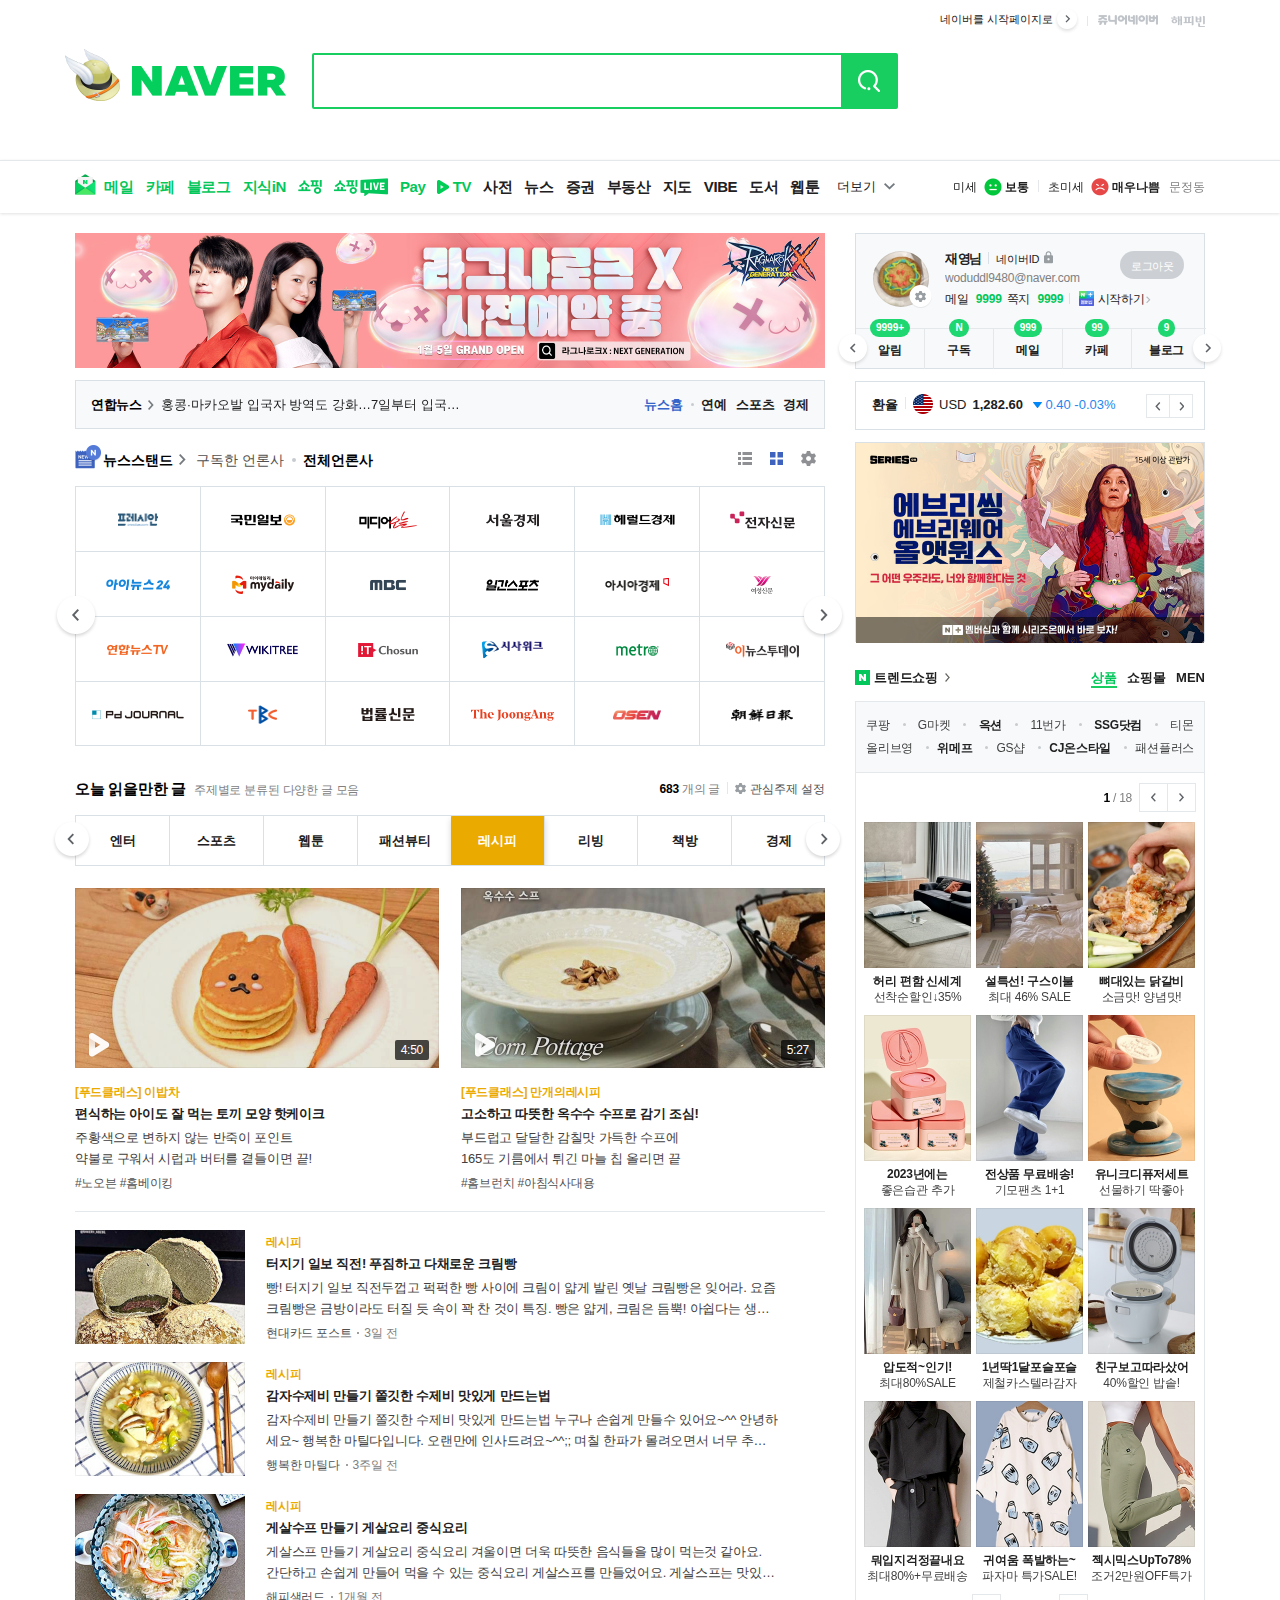
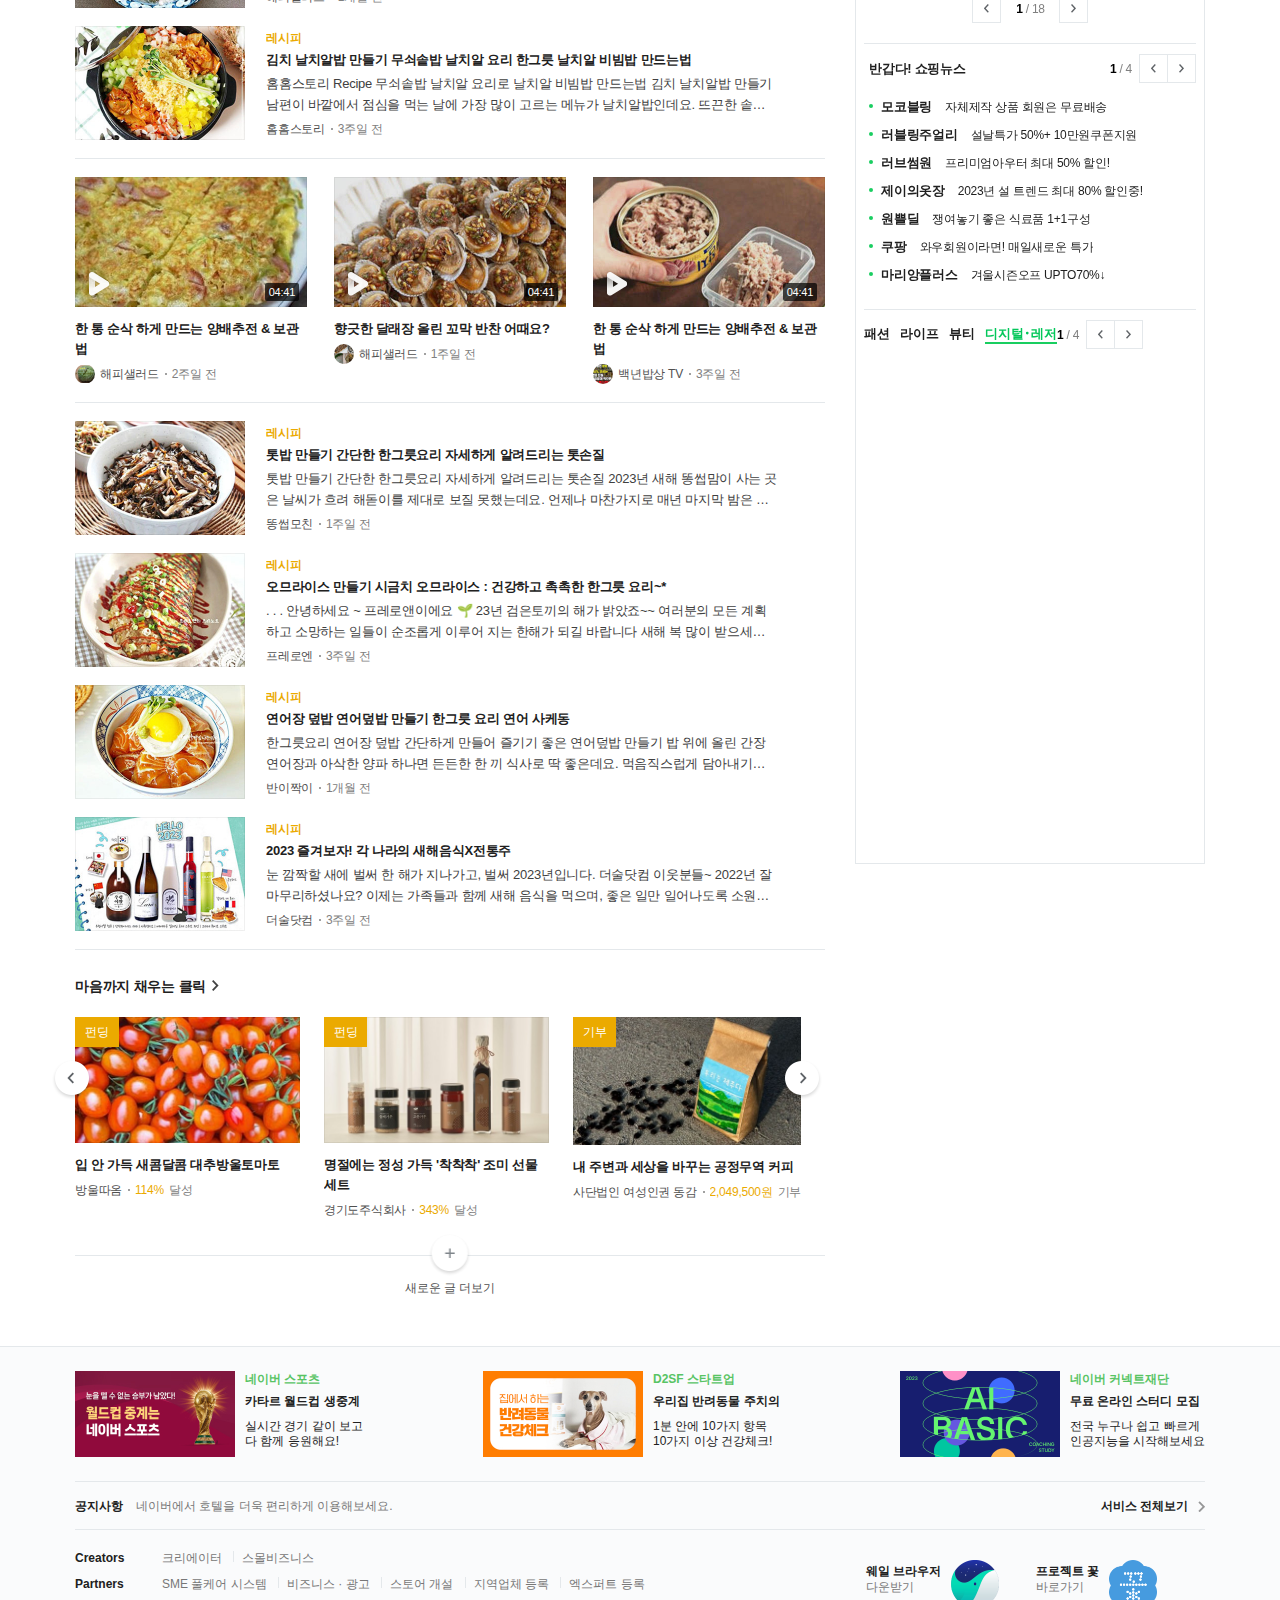
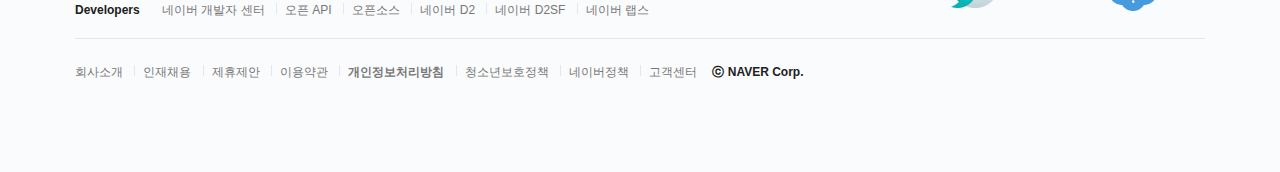
==== html/index.html @ e21cf99b "원쁠원 마크업 시작" ====
<!DOCTYPE html>
<html lang="ko">
  <head>
    <meta charset="UTF-8" />
    <meta http-equiv="X-UA-Compatible" content="IE=edge" />
    <meta name="viewport" content="width=1190" />
    <title>NAVER 메인 연습</title>
    <link rel="shortcut icon" type="image/x-icon" href="/img/favicon.ico" />
    <!-- css -->
    <link rel="stylesheet" href="/css/style.min.css" />
    <link rel="stylesheet" href="/css/reset.min.css" />
    <script src="https://cdn.jsdelivr.net/npm/swiper@8/swiper-bundle.min.js"></script>
    <!-- js -->
  </head>
  <body>
    <!-- 헤더 -->
    <header class="header">
      <div class="header-top">
        <div class="wrap">
          <div class="service">
            <a href="" class="setlink">네이버를 시작페이지로</a>
            <a href="" class="jrnaver">
              <i class="ico-jrnaver"></i>
            </a>
            <a href="" class="happybean">
              <i class="ico-happybean"></i>
            </a>
          </div>
          <div class="main flex flex-start">
            <div class="logo">
              <div class="logo-area">
                <a href="#" class="naver">
                  <i class="ico-naver"></i>
                  <span class="sound-only">네이버 </span>
                </a>
              </div>
            </div>
            <div class="search">
              <form action="">
                <fieldset>
                  <div class="search-box flex">
                    <legend class="sound-only">검색</legend>
                    <div class="search-box__input">
                      <input type="text" class="input-green" />
                      <div class=""></div>
                    </div>
                    <button
                      type="button"
                      class="search-box__btn flex flex-center"
                    >
                      <span class="ico-search"></span>
                    </button>
                  </div>
                </fieldset>
              </form>
              <!-- 한글입력기 -->
              <!-- <div>
                  <div>
                    <button class="keyboard"></button>
                  </div>
                </div> -->
              <!-- 자동완성 -->
              <!-- <div>
                  <button class="autocomplete"></button>
                </div> -->
            </div>
          </div>
        </div>
      </div>
      <div class="header-btm">
        <div class="gnb flex wrap">
          <div class="gnb-list flex flex-align">
            <ul class="item-box flex flex-align">
              <li class="item">
                <a href="">
                  <i class="ico-mail"></i>
                  <span class="txt-green">메일</span>
                </a>
              </li>
              <li class="item">
                <a href="">
                  <span class="txt-green">카페</span>
                </a>
              </li>
              <li class="item">
                <a href="">
                  <span class="txt-green">블로그</span>
                </a>
              </li>
              <li class="item">
                <a href="">
                  <span class="txt-green">지식iN</span>
                </a>
              </li>
              <li class="item">
                <a href="">
                  <span class="sound-only">쇼핑</span>
                  <i class="ico-shop"></i>
                </a>
              </li>
              <li class="item">
                <a href="">
                  <span class="sound-only">쇼핑라이브</span>
                  <i class="ico-shoplive"></i>
                </a>
              </li>
              <li class="item">
                <a href="">
                  <span class="txt-green">Pay</span>
                </a>
              </li>
              <li class="item">
                <a href="">
                  <i class="ico-tv"></i>
                  <span class="txt-green">TV</span>
                </a>
              </li>
              <li class="item">
                <a href="">
                  <span>사전</span>
                </a>
              </li>
              <li class="item">
                <a href="">
                  <span>뉴스</span>
                </a>
              </li>
              <li class="item">
                <a href="">
                  <span>증권</span>
                </a>
              </li>
              <li class="item">
                <a href="">
                  <span>부동산</span>
                </a>
              </li>
              <li class="item">
                <a href="">
                  <span>지도</span>
                </a>
              </li>
              <li class="item">
                <a href="">
                  <span>VIBE</span>
                </a>
              </li>
              <li class="item">
                <a href="">
                  <span>도서</span>
                </a>
              </li>
              <li class="item">
                <a href="">
                  <span>웹툰</span>
                </a>
              </li>
            </ul>
            <div class="btn-more">
              <a href="" class="">
                <span>더보기</span>
              </a>
            </div>
          </div>
          <div class="gnb-weather mySwiper">
            <!-- 미세먼지 -->
            <div class="swiper-wrapper">
              <div class="air swiper-slide">
                <a href="" class="air-box flex flex-align">
                  <ul class="air-box__list flex flex-align">
                    <li class="dust dust-fine flex flex-align">
                      <span>미세</span>
                      <div class="status status-fine">
                        <i class="ico-dust--normal"></i>
                        <strong>보통</strong>
                      </div>
                    </li>
                    <li class="dust dust-super flex flex-align">
                      <span>초미세</span>
                      <div class="status status-super">
                        <i class="ico-dust--normal"></i>
                        <strong>매우나쁨</strong>
                      </div>
                    </li>
                  </ul>
                  <span class="place">문정동</span>
                </a>
              </div>
              <!-- 날씨 -->
              <div class="temp swiper-slide">
                <a href="" class="temp-box flex flex-align">
                  <ul class="temp-box__list flex flex-align">
                    <li class="wx wx-now flex flex-align">
                      <i class="ico-weather"></i>
                      <strong class="deg">-2.3°</strong>
                      <strong>맑음</strong>
                    </li>
                    <li class="wx wx-degree flex flex-align">
                      <span class="min">-9.0°</span>
                      <span class="max">-1.0°</span>
                    </li>
                  </ul>
                  <span class="place">문정동</span>
                </a>
              </div>
            </div>
          </div>
        </div>
      </div>
    </header>
    <!-- 메인 -->
    <div class="wrap wrap-main flex">
      <div class="container flex">
        <!-- 왼쪽 -->
        <section class="container-left">
          <div class="mainslider">
            <a href="">
              <img
                src="/img/main_ragnarok.jpg"
                alt="[광고] 라그나로크X 사전예약 중"
              />
            </a>
          </div>
          <!-- 뉴스 슬라이더 -->
          <div class="headline flex">
            <div class="newsbox flex">
              <div class="newsbox-yh">
                <a href="">
                  <strong>연합뉴스</strong>
                </a>
              </div>
              <div class="newsbox-slider mySwiper">
                <div class="swiper-wrapper">
                  <div class="swiper-news swiper-slide">
                    <a href="">
                      <span
                        >홍콩·마카오발 입국자 방역도 강화…7일부터 입국전 검사
                        의무(종합)</span
                      >
                    </a>
                  </div>
                  <div class="swiper-news swiper-slide">
                    <a href="">
                      <span
                        >서울 아파트값 39주 만에 하락폭 줄었다…전방위 규제완화
                        효과</span
                      >
                    </a>
                  </div>
                  <div class="swiper-news swiper-slide">
                    <a href="">
                      <span
                        >"대통령 경호구역 안뚫렸다" 부인한 軍, 北무인기침범 결국
                        시인(종합)</span
                      >
                    </a>
                  </div>
                </div>
              </div>
            </div>
            <div class="link flex">
              <div class="link-home">
                <a href="" class="is_active">뉴스홈</a>
              </div>
              <div class="link-category">
                <a href="">연예</a>
                <a href="">스포츠</a>
                <a href="">경제</a>
              </div>
            </div>
          </div>
          <!-- 뉴스스탠드 -->
          <div class="newsstand">
            <!-- 상단타이틀 -->
            <div class="newsstand-head flex">
              <ul class="flex">
                <li class="left">
                  <ul class="press flex">
                    <li class="press-home">
                      <a href="">
                        <strong>뉴스스탠드</strong>
                      </a>
                    </li>
                    <li class="press-subs">
                      <button type="button">구독한 언론사</button>
                    </li>
                    <li class="press-all is_active">
                      <button type="button">전체언론사</button>
                    </li>
                  </ul>
                </li>
                <li class="right">
                  <ul class="option flex">
                    <li class="option-list">
                      <button
                        type="button"
                        class="option-list"
                        id="option-list"
                      >
                        <i class="ico-list"></i>
                      </button>
                    </li>
                    <li class="option-table">
                      <button
                        type="button"
                        class="option-table is_active"
                        id="option-table"
                      >
                        <i class="ico-table"></i>
                      </button>
                    </li>
                    <li class="option-setting">
                      <a href="" class="option-set">
                        <i class="ico-setting2"></i>
                      </a>
                    </li>
                  </ul>
                </li>
              </ul>
            </div>
            <!-- 하단 테이블 -->
            <div class="newsstand-wrap">
              <ul class="container flex">
                <button type="button" class="newsbtn newsbtn-prev"></button>
                <button type="button" class="newsbtn newsbtn-next"></button>
                <li class="container-item">
                  <a href="">
                    <img src="/img/001.png" alt="" />
                  </a>
                </li>
                <li class="container-item">
                  <a href="">
                    <img src="/img/002.png" alt="" />
                  </a>
                </li>
                <li class="container-item">
                  <a href="">
                    <img src="/img/003.png" alt="" />
                  </a>
                </li>
                <li class="container-item">
                  <a href="">
                    <img src="/img/004.png" alt="" />
                  </a>
                </li>
                <li class="container-item">
                  <a href="">
                    <img src="/img/005.png" alt="" />
                  </a>
                </li>
                <li class="container-item">
                  <a href="">
                    <img src="/img/006.png" alt="" />
                  </a>
                </li>
                <li class="container-item">
                  <a href="">
                    <img src="/img/007.png" alt="" />
                  </a>
                </li>
                <li class="container-item">
                  <a href="">
                    <img src="/img/008.png" alt="" />
                  </a>
                </li>
                <li class="container-item">
                  <a href="">
                    <img src="/img/009.png" alt="" />
                  </a>
                </li>
                <li class="container-item">
                  <a href="">
                    <img src="/img/010.png" alt="" />
                  </a>
                </li>
                <li class="container-item">
                  <a href="">
                    <img src="/img/011.png" alt="" />
                  </a>
                </li>
                <li class="container-item">
                  <a href="">
                    <img src="/img/012.png" alt="" />
                  </a>
                </li>
                <li class="container-item">
                  <a href="">
                    <img src="/img/013.png" alt="" />
                  </a>
                </li>
                <li class="container-item">
                  <a href="">
                    <img src="/img/014.png" alt="" />
                  </a>
                </li>
                <li class="container-item">
                  <a href="">
                    <img src="/img/015.png" alt="" />
                  </a>
                </li>
                <li class="container-item">
                  <a href="">
                    <img src="/img/016.png" alt="" />
                  </a>
                </li>
                <li class="container-item">
                  <a href="">
                    <img src="/img/017.png" alt="" />
                  </a>
                </li>
                <li class="container-item">
                  <a href="">
                    <img src="/img/018.png" alt="" />
                  </a>
                </li>
                <li class="container-item">
                  <a href="">
                    <img src="/img/019.png" alt="" />
                  </a>
                </li>
                <li class="container-item">
                  <a href="">
                    <img src="/img/020.png" alt="" />
                  </a>
                </li>
                <li class="container-item">
                  <a href="">
                    <img src="/img/021.png" alt="" />
                  </a>
                </li>
                <li class="container-item">
                  <a href="">
                    <img src="/img/022.png" alt="" />
                  </a>
                </li>
                <li class="container-item">
                  <a href="">
                    <img src="/img/023.png" alt="" />
                  </a>
                </li>
                <li class="container-item">
                  <a href="">
                    <img src="/img/024.png" alt="" />
                  </a>
                </li>
              </ul>
            </div>
          </div>
          <!-- 오늘 읽을만한 글 -->
          <div class="today">
            <!-- 타이틀과 카테고리 -->
            <div class="today-head">
              <ul class="today-head__title flex">
                <li class="left">
                  <ul class="title flex flex-align">
                    <li>
                      <strong>오늘 읽을만한 글</strong>
                    </li>
                    <li>
                      <span>주제별로 분류된 다양한 글 모음</span>
                    </li>
                  </ul>
                </li>
                <li class="right">
                  <ul class="info flex">
                    <li class="total">
                      <span><strong>683</strong>개의 글</span>
                    </li>
                    <li class="interest">
                      <button type="button">
                        <i></i>
                        관심주제 설정
                      </button>
                    </li>
                  </ul>
                </li>
              </ul>
            </div>
            <div class="today-conts">
              <div class="tab-wrap">
                <ul class="flex tabs">
                  <button type="button" class="todaybtn todaybtn-prev"></button>
                  <button type="button" class="todaybtn todaybtn-next"></button>
                  <li id="entertain" class="name name-entertain">
                    <button type="button">엔터</button>
                  </li>
                  <li id="sports" class="name name-soprts">
                    <button type="button">스포츠</button>
                  </li>
                  <li id="webtoon" class="name name-webtoon">
                    <button type="button">웹툰</button>
                  </li>
                  <li id="fashion" class="name name-fashion">
                    <button type="button">패션뷰티</button>
                  </li>
                  <li class="name name-recipe is_active">
                    <button type="button">레시피</button>
                    <label for="레시피" class="sound-only" id="recipe"></label>
                  </li>
                  <li id="living" class="name name-living">
                    <button type="button">리빙</button>
                  </li>
                  <li id="book" class="name name-book">
                    <button type="button">책방</button>
                  </li>
                  <li id="economy" class="name name-economy">
                    <button type="button">경제</button>
                  </li>
                  <li id="recommend" class="name name-recommend">
                    <button type="button">추천·구독</button>
                  </li>
                  <li id="car" class="name name-car">
                    <button type="button">자동차</button>
                  </li>
                </ul>
                <!-- 레시피 영역만 마크업 진행 -->
                <div class="tab-cont">
                  <div class="box box-top flex">
                    <div class="imgbox imgbox-l">
                      <a href="" target="_blank">
                        <div class="area-thumb area-thumb__l">
                          <img src="/img/recipe_main1.jpeg" alt="" />
                          <span class="border"></span>
                          <span class="dim"></span>
                          <i class="ico-play--l"></i>
                          <span class="badge badge-l">
                            <span class="bg"></span>
                            <em>4:50</em>
                          </span>
                        </div>
                        <div class="area-text">
                          <em class="em em-recipe">[푸드클래스] 이밥차</em>
                          <strong class="title"
                            >편식하는 아이도 잘 먹는 토끼 모양 핫케이크</strong
                          >
                          <div class="info">
                            <p class="info-main">
                              주황색으로 변하지 않는 반죽이 포인트 <br />
                              약불로 구워서 시럽과 버터를 곁들이면 끝!
                            </p>
                            <p class="info-btm">#노오븐 #홈베이킹</p>
                          </div>
                        </div>
                      </a>
                    </div>
                    <div class="imgbox imgbox-l">
                      <a href="" target="_blank">
                        <div class="area-thumb area-thumb__l">
                          <img src="/img/recipe_main2.jpeg" alt="" />
                          <span class="border"></span>
                          <span class="dim"></span>
                          <i class="ico-play--l"></i>
                          <span class="badge badge-l">
                            <span class="bg"></span>
                            <em>5:27</em>
                          </span>
                        </div>
                        <div class="area-text">
                          <em class="em em-recipe"
                            >[푸드클래스] 만개의레시피</em
                          >
                          <strong class="title"
                            >고소하고 따뜻한 옥수수 수프로 감기 조심!</strong
                          >
                          <div class="info">
                            <p class="info-main">
                              부드럽고 달달한 감칠맛 가득한 수프에 <br />
                              165도 기름에서 튀긴 마늘 칩 올리면 끝
                            </p>
                            <p class="info-btm">#홈브런치 #아침식사대용</p>
                          </div>
                        </div>
                      </a>
                    </div>
                  </div>
                  <div class="box box-top">
                    <ul>
                      <li class="imgbox imgbox-s">
                        <a href="" target="_blank" class="flex">
                          <div class="area-thumb area-thumb__s">
                            <img src="/img/recipe_list1.jpg" alt="" />
                            <span class="border"></span>
                          </div>
                          <div class="area-text area-text__s">
                            <em class="em em-recipe">레시피</em>
                            <strong class="title"
                              >터지기 일보 직전! 푸짐하고 다채로운
                              크림빵</strong
                            >
                            <div class="info">
                              <p class="info-main">
                                빵! 터지기 일보 직전두껍고 퍽퍽한 빵 사이에
                                크림이 얇게 발린 옛날 크림빵은 잊어라. 요즘
                                크림빵은 금방이라도 터질 듯 속이 꽉 찬 것이
                                특징. 빵은 얇게, 크림은 듬뿍! 아쉽다는 생각이
                                들지 않을 정도로 푸짐하고 다채로운 크림빵 맛집을
                                소개한다. 어른도 크림빵 좋아해차일디쉬
                                ©chd.bakery 성수동의 ‘차일디쉬’는 어른을 위한
                                놀이터 콘셉트의 아기자
                              </p>
                              <div class="info-source flex">
                                <p class="name">현대카드 포스트</p>
                                <span class="date">3일 전</span>
                              </div>
                            </div>
                          </div>
                        </a>
                      </li>
                      <li class="imgbox imgbox-s">
                        <a href="" target="_blank" class="flex">
                          <div class="area-thumb area-thumb__s">
                            <img src="/img/recipe_list2.jpg" alt="" />
                            <span class="border"></span>
                          </div>
                          <div class="area-text area-text__s">
                            <em class="em em-recipe">레시피</em>
                            <strong class="title"
                              >감자수제비 만들기 쫄깃한 수제비 맛있게
                              만드는법</strong
                            >
                            <div class="info">
                              <p class="info-main">
                                감자수제비 만들기 쫄깃한 수제비 맛있게 만드는법
                                누구나 손쉽게 만들수 있어요~^^ 안녕하세요~
                                행복한 마틸다입니다. 오랜만에 인사드려요~^^;;
                                며칠 한파가 몰려오면서 너무 추워졌어요. 날씨가
                                추워서 그런지 따뜻한 국물 요리가 계속
                                생각나네요. 그래서 어제 저녁에 수제비만들기
                                도전해 보았는데요. 아무래도 수제비 반죽이
                                중요하잖아요. 반죽만들기 실패할까봐 엄
                              </p>
                              <div class="info-source flex">
                                <p class="name">행복한 마틸다</p>
                                <span class="date">3주일 전</span>
                              </div>
                            </div>
                          </div>
                        </a>
                      </li>
                      <li class="imgbox imgbox-s">
                        <a href="" target="_blank" class="flex">
                          <div class="area-thumb area-thumb__s">
                            <img src="/img/recipe_list3.jpg" alt="" />
                            <span class="border"></span>
                          </div>
                          <div class="area-text area-text__s">
                            <em class="em em-recipe">레시피</em>
                            <strong class="title"
                              >게살수프 만들기 게살요리 중식요리</strong
                            >
                            <div class="info">
                              <p class="info-main">
                                게살스프 만들기 게살요리 중식요리 겨울이면 더욱
                                따뜻한 음식들을 많이 먹는것 같아요. 간단하고
                                손쉽게 만들어 먹을 수 있는 중식요리 게살스프를
                                만들었어요. 게살스프는 맛있기도 하지만 너무
                                쉬워서 종종 만들어 먹는 스프 랍니다. 스프는 워낙
                                종류별로 잘 만들어 먹는 편인데 브런치나 토스트를
                                해서 빵과 곁들일때도 잘 만들어 먹곤 하지요.
                                게살스프는 중식당에 가
                              </p>
                              <div class="info-source flex">
                                <p class="name">해피샐러드</p>
                                <span class="date">1개월 전</span>
                              </div>
                            </div>
                          </div>
                        </a>
                      </li>
                      <li class="imgbox imgbox-s">
                        <a href="" target="_blank" class="flex">
                          <div class="area-thumb area-thumb__s">
                            <img src="/img/recipe_list4.jpg" alt="" />
                            <span class="border"></span>
                          </div>
                          <div class="area-text area-text__s">
                            <em class="em em-recipe">레시피</em>
                            <strong class="title"
                              >김치 날치알밥 만들기 무쇠솥밥 날치알 요리 한그릇
                              날치알 비빔밥 만드는법</strong
                            >
                            <div class="info">
                              <p class="info-main">
                                홈홈스토리 Recipe 무쇠솥밥 날치알 요리로 날치알
                                비빔밥 만드는법 김치 날치알밥 만들기 남편이
                                바깥에서 점심을 먹는 날에 가장 많이 고르는
                                메뉴가 날치알밥인데요. 뜨끈한 솥에 밥과 재료들이
                                올려져 쓱쓱 비벼 먹으면 맛도 좋고 든든하다고
                                하더라고요. 무엇보다 톡톡 터지는 날치알의 식감이
                                재미를 더하는데요. 요건 아이들도 좋아하는 메뉴라
                                무쇠솥밥 만드는 김
                              </p>
                              <div class="info-source flex">
                                <p class="name">홈홈스토리</p>
                                <span class="date">3주일 전</span>
                              </div>
                            </div>
                          </div>
                        </a>
                      </li>
                    </ul>
                  </div>
                  <div class="box box-top flex">
                    <div class="imgbox imgbox-m">
                      <a href="" target="_blank">
                        <div class="area-thumb area-thumb__m">
                          <img src="/img/recipe_vid1.jpg" alt="" />
                          <span class="border"></span>
                          <span class="dim"></span>
                          <i class="ico-play--l"></i>
                          <span class="badge badge-s">
                            <span class="bg"></span>
                            <em>04:41</em>
                          </span>
                        </div>
                        <div class="area-text area-text__m">
                          <strong class="title"
                            >한 통 순삭 하게 만드는 양배추전 & 보관법</strong
                          >
                          <div class="info flex">
                            <div class="info-thumb">
                              <img src="/img/info_thumb1.png" alt="" />
                            </div>
                            <div class="info-source flex">
                              <p class="name">해피샐러드</p>
                              <span class="date">2주일 전</span>
                            </div>
                          </div>
                        </div>
                      </a>
                    </div>
                    <div class="imgbox imgbox-m">
                      <a href="" target="_blank">
                        <div class="area-thumb area-thumb__m">
                          <img src="/img/recipe_vid2.jpg" alt="" />
                          <span class="border"></span>
                          <span class="dim"></span>
                          <i class="ico-play--l"></i>
                          <span class="badge badge-s">
                            <span class="bg"></span>
                            <em>04:41</em>
                          </span>
                        </div>
                        <div class="area-text area-text__m">
                          <strong class="title"
                            >향긋한 달래장 올린 꼬막 반찬 어때요?</strong
                          >
                          <div class="info flex">
                            <div class="info-thumb">
                              <img src="/img/info_thumb2.png" alt="" />
                            </div>
                            <div class="info-source flex">
                              <p class="name">해피샐러드</p>
                              <span class="date">1주일 전</span>
                            </div>
                          </div>
                        </div>
                      </a>
                    </div>
                    <div class="imgbox imgbox-m">
                      <a href="" target="_blank">
                        <div class="area-thumb area-thumb__m">
                          <img src="/img/recipe_vid3.jpg" alt="" />
                          <span class="border"></span>
                          <span class="dim"></span>
                          <i class="ico-play--l"></i>
                          <span class="badge badge-s">
                            <span class="bg"></span>
                            <em>04:41</em>
                          </span>
                        </div>
                        <div class="area-text area-text__m">
                          <strong class="title"
                            >한 통 순삭 하게 만드는 양배추전 & 보관법</strong
                          >
                          <div class="info flex">
                            <div class="info-thumb">
                              <img src="/img/info_thumb3.jpg" alt="" />
                            </div>
                            <div class="info-source flex">
                              <p class="name">백년밥상 TV</p>
                              <span class="date">3주일 전</span>
                            </div>
                          </div>
                        </div>
                      </a>
                    </div>
                  </div>
                  <div class="box box-top">
                    <ul>
                      <li class="imgbox imgbox-s">
                        <a href="" target="_blank" class="flex">
                          <div class="area-thumb area-thumb__s">
                            <img src="/img/recipe_list5.jpg" alt="" />
                            <span class="border"></span>
                          </div>
                          <div class="area-text area-text__s">
                            <em class="em em-recipe">레시피</em>
                            <strong class="title"
                              >톳밥 만들기 간단한 한그릇요리 자세하게 알려드리는
                              톳손질</strong
                            >
                            <div class="info">
                              <p class="info-main">
                                톳밥 만들기 간단한 한그릇요리 자세하게
                                알려드리는 톳손질 2023년 새해 똥썹맘이 사는 곳은
                                날씨가 흐려 해돋이를 제대로 보질 못했는데요.
                                언제나 마찬가지로 매년 마지막 밤은 타종 행사를
                                TV를 통해 보고 가족들과 함께 덕담나누는 걸로
                                새해를 맞이하다 보니 새벽이 훨씬 넘어 잠이 들기
                                때문에 1월 1일은 꼭 늦잠을 자게 되는 경우가
                                많았는데요. 올해는 친정
                              </p>
                              <div class="info-source flex">
                                <p class="name">똥썹모친</p>
                                <span class="date">1주일 전</span>
                              </div>
                            </div>
                          </div>
                        </a>
                      </li>
                      <li class="imgbox imgbox-s">
                        <a href="" target="_blank" class="flex">
                          <div class="area-thumb area-thumb__s">
                            <img src="/img/recipe_list6.jpg" alt="" />
                            <span class="border"></span>
                          </div>
                          <div class="area-text area-text__s">
                            <em class="em em-recipe">레시피</em>
                            <strong class="title"
                              >오므라이스 만들기 시금치 오므라이스 : 건강하고
                              촉촉한 한그릇 요리~*</strong
                            >
                            <div class="info">
                              <p class="info-main">
                                . . . 안녕하세요 ~ 프레로앤이에요 🌱 23년
                                검은토끼의 해가 밝았죠~~ 여러분의 모든 계획하고
                                소망하는 일들이 순조롭게 이루어 지는 한해가 되길
                                바랍니다 새해 복 많이 받으세요 ! ^^ 오늘은
                                간단하게 #오므라이스 를 만들어 볼건데요~ 건강한
                                재료를 더해 내 몸을 챙기는 오므라이스 만드는 법
                                알려드릴께요 ㅎ 오므라이스는 여러가지 채소를
                                사용해 탄수화
                              </p>
                              <div class="info-source flex">
                                <p class="name">프레로엔</p>
                                <span class="date">3주일 전</span>
                              </div>
                            </div>
                          </div>
                        </a>
                      </li>
                      <li class="imgbox imgbox-s">
                        <a href="" target="_blank" class="flex">
                          <div class="area-thumb area-thumb__s">
                            <img src="/img/recipe_list7.jpg" alt="" />
                            <span class="border"></span>
                          </div>
                          <div class="area-text area-text__s">
                            <em class="em em-recipe">레시피</em>
                            <strong class="title"
                              >연어장 덮밥 연어덮밥 만들기 한그릇 요리 연어
                              사케동</strong
                            >
                            <div class="info">
                              <p class="info-main">
                                한그릇요리 연어장 덮밥 간단하게 만들어 즐기기
                                좋은 연어덮밥 만들기 밥 위에 올린 간장연어장과
                                아삭한 양파 하나면 든든한 한 끼 식사로 딱
                                좋은데요. 먹음직스럽게 담아내기만 해도 덮밥
                                전문점 못지않게 즐길 수 있답니다. 아삭하고
                                프레시한 식감 더해주는 채 썬 양파와 고소한
                                노른자 알싸하게 어우러지는 고추냉이까지 올려주면
                                그대로 맛있는 한그릇요리 덮밥입니다.
                              </p>
                              <div class="info-source flex">
                                <p class="name">반이짝이</p>
                                <span class="date">1개월 전</span>
                              </div>
                            </div>
                          </div>
                        </a>
                      </li>
                      <li class="imgbox imgbox-s">
                        <a href="" target="_blank" class="flex">
                          <div class="area-thumb area-thumb__s">
                            <img src="/img/recipe_list8.jpg" alt="" />
                            <span class="border"></span>
                          </div>
                          <div class="area-text area-text__s">
                            <em class="em em-recipe">레시피</em>
                            <strong class="title"
                              >2023 즐겨보자! 각 나라의 새해음식X전통주</strong
                            >
                            <div class="info">
                              <p class="info-main">
                                눈 깜짝할 새에 벌써 한 해가 지나가고, 벌써
                                2023년입니다. 더술닷컴 이웃분들~ 2022년 잘
                                마무리하셨나요? 이제는 가족들과 함께 새해 음식을
                                먹으며, 좋은 일만 일어나도록 소원을 비실 텐데요!
                                그렇다면 해외에선 어떤 새해 음식과 함께 소원을
                                비는지 궁금하지 않으신가요? 그래서 오늘은 특별히
                                새해를 맞이하여 각 나라의 새해 음식과 어울리는
                                5가지 전통
                              </p>
                              <div class="info-source flex">
                                <p class="name">더술닷컴</p>
                                <span class="date">3주일 전</span>
                              </div>
                            </div>
                          </div>
                        </a>
                      </li>
                    </ul>
                  </div>
                  <div class="box box-btm">
                    <button
                      type="button"
                      class="clickbtn clickbtn-prev"
                    ></button>
                    <button
                      type="button"
                      class="clickbtn clickbtn-next"
                    ></button>
                    <a href="" target="_blank">
                      <strong class="box-btm__strong"
                        >마음까지 채우는 클릭</strong
                      >
                    </a>
                    <div class="flex">
                      <div class="imgbox imgbox-m">
                        <a href="" target="_blank">
                          <div class="area-thumb area-thumb__m">
                            <img src="/img/recipe_list9.jpg" alt="" />
                            <span class="border"></span>
                            <span class="badge badge-today">
                              <span class="title title-recipe">펀딩</span>
                            </span>
                          </div>
                          <div class="area-text area-text__m">
                            <strong class="title"
                              >입 안 가득 새콤달콤 대추방울토마토</strong
                            >
                            <div class="info flex">
                              <div class="info-source flex">
                                <p class="name">방울따옴</p>
                                <div class="percent flex">
                                  <em class="em em-recipe">114%</em>
                                  달성
                                </div>
                              </div>
                            </div>
                          </div>
                        </a>
                      </div>
                      <div class="imgbox imgbox-m">
                        <a href="" target="_blank">
                          <div class="area-thumb area-thumb__m">
                            <img src="/img/recipe_list10.jpg" alt="" />
                            <span class="border"></span>
                            <span class="badge badge-today">
                              <span class="title title-recipe">펀딩</span>
                            </span>
                          </div>
                          <div class="area-text area-text__m">
                            <strong class="title"
                              >명절에는 정성 가득 '착착착' 조미 선물세트</strong
                            >
                            <div class="info flex">
                              <div class="info-source flex">
                                <p class="name">경기도주식회사</p>
                                <div class="percent flex">
                                  <em class="em em-recipe">343%</em>
                                  달성
                                </div>
                              </div>
                            </div>
                          </div>
                        </a>
                      </div>
                      <div class="imgbox imgbox-m">
                        <a href="" target="_blank">
                          <div class="area-thumb area-thumb__m">
                            <img src="/img/recipe_list11.jpg" alt="" />
                            <span class="border"></span>
                            <span class="badge badge-today">
                              <span class="title title-recipe">기부</span>
                            </span>
                          </div>
                          <div class="area-text area-text__m">
                            <strong class="title"
                              >내 주변과 세상을 바꾸는 공정무역 커피</strong
                            >
                            <div class="info flex">
                              <div class="info-source flex">
                                <p class="name">사단법인 여성인권 동감</p>
                                <div class="percent flex">
                                  <em class="em em-recipe">2,049,500원</em>
                                  기부
                                </div>
                              </div>
                            </div>
                          </div>
                        </a>
                      </div>
                    </div>
                  </div>
                  <div class="box box-more">
                    <button type="button">
                      <i class="ico-more"></i>
                      <p>새로운 글 더보기</p>
                    </button>
                  </div>
                </div>
              </div>
            </div>
          </div>
        </section>

        <!-- 오른쪽 -->
        <aside class="container-right">
          <!-- 사용자계정정보 -->
          <div class="account">
            <div class="account-user flex">
              <a href="" class="profile">
                <div class="profile-pic">
                  <img
                    src="/img/profileImage.png"
                    alt="로그인 사용자 프로필 사진"
                  />
                  <span class="thumb-bd"></span>
                  <i class="ico-setting"></i>
                </div>
              </a>
              <div>
                <div class="info flex">
                  <div class="info-user">
                    <div class="flex">
                      <a href="" class="nickname">
                        <span>재영</span>
                        님
                      </a>
                      <a href="" class="id">네이버ID</a>
                      <a href="" class="secure">
                        <i class="ico-secure"></i>
                      </a>
                    </div>
                    <div class="mymail">woduddl9480@naver.com</div>
                  </div>
                  <a class="logout">
                    <span>로그아웃</span>
                  </a>
                </div>
                <div class="new flex">
                  <a href="" class="mail">
                    <span>메일</span>
                    <strong>9999</strong>
                  </a>
                  <a href="" class="note">
                    <span>쪽지</span>
                    <strong>9999</strong>
                  </a>
                  <a href="" class="nplus">
                    <i class="ico-nplus"></i>
                    <span>시작하기</span>
                  </a>
                </div>
              </div>
            </div>
            <div class="account-tab">
              <!-- 넘기기버튼 -->
              <button type="button" class="prev"></button>
              <button type="button" class="next"></button>
              <!--  -->
              <div class="tab-wrap">
                <ul class="tabs">
                  <li class="tab" data-tab="">
                    <span>알림</span>
                    <div class="badge">
                      <i class="badge-green">9999+</i>
                    </div>
                  </li>
                  <li class="tab" data-tab="">
                    <span>구독</span>
                    <div class="badge">
                      <i class="badge-green">N</i>
                    </div>
                  </li>
                  <li class="tab" data-tab="">
                    <span>메일</span>
                    <div class="badge">
                      <i class="badge-green">999</i>
                    </div>
                  </li>
                  <li class="tab" data-tab="">
                    <span>카페</span>
                    <div class="badge">
                      <i class="badge-green">99</i>
                    </div>
                  </li>
                  <li class="tab" data-tab="">
                    <span>블로그</span>
                    <div class="badge">
                      <i class="badge-green">9</i>
                    </div>
                  </li>
                </ul>
              </div>
            </div>
          </div>
          <div class="issue">
            <div class="issue-box flex">
              <div class="slide">
                <a href="" class="slide-link flex" id="currency">
                  <strong class="slide-link__title">환율</strong>
                  <div class="slide-link__content flex">
                    <div class="country flex">
                      <i class="ico-usa"></i>
                      <span>USD</span>
                    </div>
                    <div class="now">
                      <span>1,282.60</span>
                    </div>
                    <div class="rate">
                      <span class="sound-only">하락</span>
                      <i class="ico-arrowblue"></i>
                      <span>0.40 -0.03%</span>
                    </div>
                  </div>
                </a>
              </div>
              <div class="issue-box__btn">
                <div class="arrow-issue flex">
                  <button type="button" class="slide-prev">
                    <i class="ico-issue--prev"></i>
                    <span class="sound-only">이전</span>
                  </button>
                  <button type="button" class="slide-next">
                    <i class="ico-issue--next"></i>
                    <span class="sound-only">다음</span>
                  </button>
                </div>
              </div>
            </div>
          </div>
          <div class="adcolumn">
            <a href="">
              <img
                src="/img/serieson.jpg"
                alt="네이버 시리즈온 비로가기 썸네일-시리즈온 멤버십과 함께 영화 에브리씽 에브리웨어 올 앳 원스 바로 보자!"
              />
            </a>
          </div>
          <div class="trend">
            <div class="trend-head flex">
              <a href="">
                <strong>트렌드쇼핑</strong>
              </a>
              <ul class="trend-head__tab flex">
                <li class="">
                  <button type="button" class="is_active">상품</button>
                </li>
                <li class="">
                  <button type="button">쇼핑몰</button>
                </li>
                <li class="">
                  <button type="button">MEN</button>
                </li>
              </ul>
            </div>
            <div class="trend-wrap">
              <div class="name">
                <ul class="name-list flex flex-align">
                  <li class="flex flex-align">
                    <a href="" target="_blank">
                      <span>쿠팡</span>
                    </a>
                  </li>
                  <li class="flex flex-align">
                    <a href="" target="_blank">
                      <span>G마켓</span>
                    </a>
                  </li>
                  <li class="flex flex-align">
                    <a href="" target="_blank">
                      <strong>옥션</strong>
                    </a>
                  </li>
                  <li class="flex flex-align">
                    <a href="" target="_blank">
                      <span>11번가</span>
                    </a>
                  </li>
                  <li class="flex flex-align">
                    <a href="" target="_blank">
                      <strong>SSG닷컴</strong>
                    </a>
                  </li>
                  <li class="flex flex-align nodot">
                    <a href="" target="_blank">
                      <span>티몬</span>
                    </a>
                  </li>
                  <li class="flex flex-align">
                    <a href="" target="_blank">
                      <span>올리브영</span>
                    </a>
                  </li>
                  <li class="flex flex-align">
                    <a href="" target="_blank">
                      <strong>위메프</strong>
                    </a>
                  </li>
                  <li class="flex flex-align">
                    <a href="" target="_blank">
                      <span>GS샵</span>
                    </a>
                  </li>
                  <li class="flex flex-align">
                    <a href="" target="_blank">
                      <strong>CJ온스타일</strong>
                    </a>
                  </li>
                  <li class="flex flex-align nodot">
                    <a href="" target="_blank">
                      <span>패션플러스</span>
                    </a>
                  </li>
                </ul>
              </div>
              <div class="product">
                <div class="product-ad">
                  <div class="paging flex flex-align flex-end">
                    <div class="paging-num">
                      <strong class="now"> 1 </strong>
                      /
                      <span>18</span>
                    </div>
                    <div class="paging-btn flex">
                      <button class="paging-btn__prev">
                        <i></i>
                      </button>
                      <button class="paging-btn__next">
                        <i></i>
                      </button>
                    </div>
                  </div>
                  <div class="thumb">
                    <ul class="flex">
                      <li class="imgbox imgbox-trend">
                        <a href="" target="_blank">
                          <div class="area-thumb">
                            <img src="/img/trend_list1.jpg" alt="" />
                            <span class="border"></span>
                          </div>
                          <div class="area-text area-text__trend">
                            <strong class="title">허리 편함 신세계</strong>
                            <div class="info">
                              <p class="info-main">선착순할인↓35%</p>
                            </div>
                          </div>
                        </a>
                      </li>
                      <li class="imgbox imgbox-trend">
                        <a href="" target="_blank">
                          <div class="area-thumb">
                            <img src="/img/trend_list2.jpg" alt="" />
                            <span class="border"></span>
                          </div>
                          <div class="area-text area-text__trend">
                            <strong class="title">설특선! 구스이불</strong>
                            <div class="info">
                              <p class="info-main">최대 46% SALE</p>
                            </div>
                          </div>
                        </a>
                      </li>
                      <li class="imgbox imgbox-trend">
                        <a href="" target="_blank">
                          <div class="area-thumb">
                            <img src="/img/trend_list3.jpg" alt="" />
                            <span class="border"></span>
                          </div>
                          <div class="area-text area-text__trend">
                            <strong class="title">뼈대있는 닭갈비</strong>
                            <div class="info">
                              <p class="info-main">소금맛! 양념맛!</p>
                            </div>
                          </div>
                        </a>
                      </li>
                      <li class="imgbox imgbox-trend">
                        <a href="" target="_blank">
                          <div class="area-thumb">
                            <img src="/img/trend_list4.jpg" alt="" />
                            <span class="border"></span>
                          </div>
                          <div class="area-text area-text__trend">
                            <strong class="title">2023년에는</strong>
                            <div class="info">
                              <p class="info-main">좋은습관 추가</p>
                            </div>
                          </div>
                        </a>
                      </li>
                      <li class="imgbox imgbox-trend">
                        <a href="" target="_blank">
                          <div class="area-thumb">
                            <img src="/img/trend_list5.jpg" alt="" />
                            <span class="border"></span>
                          </div>
                          <div class="area-text area-text__trend">
                            <strong class="title">전상품 무료배송!</strong>
                            <div class="info">
                              <p class="info-main">기모팬츠 1+1</p>
                            </div>
                          </div>
                        </a>
                      </li>
                      <li class="imgbox imgbox-trend">
                        <a href="" target="_blank">
                          <div class="area-thumb">
                            <img src="/img/trend_list6.jpg" alt="" />
                            <span class="border"></span>
                          </div>
                          <div class="area-text area-text__trend">
                            <strong class="title">유니크디퓨저세트</strong>
                            <div class="info">
                              <p class="info-main">선물하기 딱좋아</p>
                            </div>
                          </div>
                        </a>
                      </li>
                      <li class="imgbox imgbox-trend">
                        <a href="" target="_blank">
                          <div class="area-thumb">
                            <img src="/img/trend_list7.jpg" alt="" />
                            <span class="border"></span>
                          </div>
                          <div class="area-text area-text__trend">
                            <strong class="title">압도적~인기!</strong>
                            <div class="info">
                              <p class="info-main">최대80%SALE</p>
                            </div>
                          </div>
                        </a>
                      </li>
                      <li class="imgbox imgbox-trend">
                        <a href="" target="_blank">
                          <div class="area-thumb">
                            <img src="/img/trend_list8.jpg" alt="" />
                            <span class="border"></span>
                          </div>
                          <div class="area-text area-text__trend">
                            <strong class="title">1년딱1달포슬포슬</strong>
                            <div class="info">
                              <p class="info-main">제철카스텔라감자</p>
                            </div>
                          </div>
                        </a>
                      </li>
                      <li class="imgbox imgbox-trend">
                        <a href="" target="_blank">
                          <div class="area-thumb">
                            <img src="/img/trend_list9.jpg" alt="" />
                            <span class="border"></span>
                          </div>
                          <div class="area-text area-text__trend">
                            <strong class="title">친구보고따라샀어</strong>
                            <div class="info">
                              <p class="info-main">40%할인 밥솥!</p>
                            </div>
                          </div>
                        </a>
                      </li>
                      <li class="imgbox imgbox-trend">
                        <a href="" target="_blank">
                          <div class="area-thumb">
                            <img src="/img/trend_list10.jpg" alt="" />
                            <span class="border"></span>
                          </div>
                          <div class="area-text area-text__trend">
                            <strong class="title">뭐입지걱정끝내요</strong>
                            <div class="info">
                              <p class="info-main">최대80%+무료배송</p>
                            </div>
                          </div>
                        </a>
                      </li>
                      <li class="imgbox imgbox-trend">
                        <a href="" target="_blank">
                          <div class="area-thumb">
                            <img src="/img/trend_list11.jpg" alt="" />
                            <span class="border"></span>
                          </div>
                          <div class="area-text area-text__trend">
                            <strong class="title">귀여움 폭발하는~</strong>
                            <div class="info">
                              <p class="info-main">파자마 특가SALE!</p>
                            </div>
                          </div>
                        </a>
                      </li>
                      <li class="imgbox imgbox-trend">
                        <a href="" target="_blank">
                          <div class="area-thumb">
                            <img src="/img/trend_list12.jpg" alt="" />
                            <span class="border"></span>
                          </div>
                          <div class="area-text area-text__trend">
                            <strong class="title">젝시믹스UpTo78%</strong>
                            <div class="info">
                              <p class="info-main">조거2만원OFF특가</p>
                            </div>
                          </div>
                        </a>
                      </li>
                    </ul>
                    <div class="paging flex flex-align flex-center">
                      <div class="paging-btn flex">
                        <button class="paging-btn__prev">
                          <i></i>
                        </button>
                      </div>
                      <div class="paging-num">
                        <strong class="now"> 1 </strong>
                        /
                        <span>18</span>
                      </div>
                      <div class="paging-btn flex">
                        <button class="paging-btn__next">
                          <i></i>
                        </button>
                      </div>
                    </div>
                  </div>
                </div>
                <div class="product-news">
                  <div class="paging flex flex-align">
                    <div class="title title-news">
                      <strong>반갑다! 쇼핑뉴스</strong>
                    </div>
                    <div class="flex flex-align">
                      <div class="paging-num">
                        <strong class="now"> 1 </strong>
                        /
                        <span>4</span>
                      </div>
                      <div class="paging-btn flex">
                        <button class="paging-btn__prev">
                          <i></i>
                        </button>
                        <button class="paging-btn__next">
                          <i></i>
                        </button>
                      </div>
                    </div>
                  </div>
                  <div class="product-news__list">
                    <ul>
                      <li>
                        <a href="" target="_blank" class="flex">
                          <strong>모코블링</strong>
                          <span>자체제작 상품 회원은 무료배송</span>
                        </a>
                      </li>
                      <li>
                        <a href="" target="_blank" class="flex">
                          <strong>러블링주얼리</strong>
                          <span>설날특가 50%+ 10만원쿠폰지원</span>
                        </a>
                      </li>
                      <li>
                        <a href="" target="_blank" class="flex">
                          <strong>러브썸원</strong>
                          <span>프리미엄아우터 최대 50% 할인!</span>
                        </a>
                      </li>
                      <li>
                        <a href="" target="_blank" class="flex">
                          <strong>제이의옷장</strong>
                          <span>2023년 설 트렌드 최대 80% 할인중!</span>
                        </a>
                      </li>
                      <li>
                        <a href="" target="_blank" class="flex">
                          <strong>원쁠딜</strong>
                          <span>쟁여놓기 좋은 식료품 1+1구성</span>
                        </a>
                      </li>
                      <li>
                        <a href="" target="_blank" class="flex">
                          <strong>쿠팡</strong>
                          <span>와우회원이라면! 매일새로운 특가</span>
                        </a>
                      </li>
                      <li>
                        <a href="" target="_blank" class="flex">
                          <strong>마리앙플러스</strong>
                          <span>겨울시즌오프 UPTO70%↓</span>
                        </a>
                      </li>
                    </ul>
                  </div>
                </div>
                <div class="product-plus">
                  <div class="paging flex flex-align">
                    <ul class="trend-head__tab flex">
                      <li class="">
                        <button type="button">패션</button>
                      </li>
                      <li class="">
                        <button type="button">라이프</button>
                      </li>
                      <li class="">
                        <button type="button">뷰티</button>
                      </li>
                      <li class="">
                        <button type="button" class="is_active">
                          디지털･레저
                        </button>
                      </li>
                    </ul>
                    <div class="flex flex-align">
                      <div class="paging-num">
                        <strong class="now"> 1 </strong>
                        /
                        <span>4</span>
                      </div>
                      <div class="paging-btn flex">
                        <button class="paging-btn__prev">
                          <i></i>
                        </button>
                        <button class="paging-btn__next">
                          <i></i>
                        </button>
                      </div>
                    </div>
                  </div>
                </div>
              </div>
            </div>
          </div>
        </aside>
      </div>
    </div>
    <!-- 푸터 -->
    <footer class="footer">
      <div class="wrap wrap-footer">
        <div class="ad flex">
          <div class="ad-list">
            <a href="" class="ad-list__cont flex">
              <div class="thumb">
                <img
                  src="/img/footer_img1.jpg"
                  alt="카타르 월드컵 생중계 바로가기 썸네일"
                />
              </div>
              <div class="txt">
                <div class="subtitle"><em>네이버 스포츠</em></div>
                <div class="title"><strong>카타르 월드컵 생중계</strong></div>
                <div class="detail">
                  <p>실시간 경기 같이 보고</p>
                  <p>다 함께 응원해요!</p>
                </div>
              </div>
            </a>
          </div>
          <div class="ad-list">
            <a href="" class="ad-list__cont flex">
              <div class="thumb">
                <img
                  src="/img/footer_img2.jpeg"
                  alt="D2SF 스타트업 우리집 반려동물 주치의 바로가기 썸네일"
                />
              </div>
              <div class="txt">
                <div class="subtitle"><em>D2SF 스타트업</em></div>
                <div class="title"><strong>우리집 반려동물 주치의</strong></div>
                <div class="detail">
                  <p>1분 안에 10가지 항목</p>
                  <p>10가지 이상 건강체크!</p>
                </div>
              </div>
            </a>
          </div>
          <div class="ad-list">
            <a href="" class="ad-list__cont flex">
              <div class="thumb">
                <img
                  src="/img/footer_img3.png"
                  alt="네이버 커넥트재단 무료 온라인 스터디 모집 바로가기 썸네일"
                />
              </div>
              <div class="txt">
                <div class="subtitle"><em>네이버 커넥트재단</em></div>
                <div class="title">
                  <strong>무료 온라인 스터디 모집</strong>
                </div>
                <div class="detail">
                  <p>전국 누구나 쉽고 빠르게</p>
                  <p>인공지능을 시작해보세요</p>
                </div>
              </div>
            </a>
          </div>
        </div>
        <div class="notice">
          <div class="notice-left flex">
            <h3 class="footer-title">
              <a href="">공지사항</a>
            </h3>
            <!-- ellipsis처리할것 -->
            <ul class="footer-conts">
              <li>
                <a href="">네이버에서 호텔을 더욱 편리하게 이용해보세요.</a>
              </li>
            </ul>
          </div>
          <div class="notice-right">
            <h3 class="footer-title">
              <a href="">
                <span>서비스 전체보기</span>
              </a>
            </h3>
          </div>
        </div>
        <div class="service">
          <div class="service-left">
            <div class="service-left__box">
              <h3 class="footer-title">Creators</h3>
              <ul class="footer-conts">
                <li>
                  <a href="">크리에이터</a>
                </li>
                <li>
                  <a href="">스몰비즈니스</a>
                </li>
              </ul>
            </div>
            <div class="service-left__box">
              <h3 class="footer-title">Partners</h3>
              <ul class="footer-conts">
                <li>
                  <a href="">SME 풀케어 시스템</a>
                </li>
                <li>
                  <a href="">비즈니스 · 광고</a>
                </li>
                <li>
                  <a href="">스토어 개설</a>
                </li>
                <li>
                  <a href="">지역업체 등록</a>
                </li>
                <li>
                  <a href="">엑스퍼트 등록</a>
                </li>
              </ul>
            </div>
            <div class="service-left__box">
              <h3 class="footer-title">Developers</h3>
              <ul class="footer-conts">
                <li>
                  <a href="">네이버 개발자 센터</a>
                </li>
                <li>
                  <a href="">오픈 API</a>
                </li>
                <li>
                  <a href="">오픈소스</a>
                </li>
                <li>
                  <a href="">네이버 D2</a>
                </li>
                <li>
                  <a href="">네이버 D2SF</a>
                </li>
                <li>
                  <a href="">네이버 랩스</a>
                </li>
              </ul>
            </div>
          </div>
          <div class="service-right flex">
            <div class="link-box flex">
              <div class="link-box__txt">
                <h3 class="footer-title">웨일 브라우저</h3>
                <a href="" class="footer-txt">다운받기</a>
              </div>
              <div class="link-box__img">
                <a href="" class="">
                  <img
                    src="/img/footer-whale.png"
                    alt="웨일 브라우저 다운받기 썸네일"
                  />
                </a>
              </div>
            </div>
            <div class="link-box flex">
              <div class="link-box__txt">
                <h3 class="footer-title">프로젝트 꽃</h3>
                <a href="" class="footer-txt">바로가기</a>
              </div>
              <div class="link-box__img">
                <a href="" class="">
                  <img
                    src="/img/footer-flower.png"
                    alt="프로젝트 꽃 바로가기 썸네일"
                  />
                </a>
              </div>
            </div>
          </div>
        </div>
        <div class="info">
          <ul class="footer-conts flex">
            <li>
              <a href="">회사소개</a>
            </li>
            <li>
              <a href="">인재채용</a>
            </li>
            <li>
              <a href="">제휴제안</a>
            </li>
            <li>
              <a href="">이용약관</a>
            </li>
            <li>
              <a href="">
                <strong>개인정보처리방침</strong>
              </a>
            </li>
            <li>
              <a href="">청소년보호정책</a>
            </li>
            <li>
              <a href="">네이버정책</a>
            </li>
            <li>
              <a href="">고객센터</a>
            </li>
          </ul>
          <address class="fw-700">
            <a href="">ⓒ NAVER Corp.</a>
          </address>
        </div>
      </div>
    </footer>
    <script type="text/javascript" src="/js/common.js"></script>
  </body>
</html>
---- css/style.min.css ----
.sound-only{position:absolute;clip:rect(0 0 0 0);width:1px;height:1px;margin:-1px;overflow:hidden;font-size:0}.wrap{width:1130px;margin:0 auto}.wrap-main{padding:20px 30px;justify-content:center}.wrap-footer{padding:0 0 92px}.txt-green{color:#03c75a}.flex,.footer .wrap>div{display:flex}.flex-start{justify-content:flex-start}.flex-end{justify-content:flex-end}.flex-center{justify-content:center}.flex-align{align-items:center}.fw-700,.footer .wrap .ad-list__cont .txt .subtitle em,.container-right .trend-head__tab li button,.container-right .issue-box .slide-link__content .now span,.container-right .account-tab .tab-wrap .tabs .tab .badge-green,.container-right .account-user .info-user .nickname,.container-left .today-conts .tab-wrap .tabs .name button,.container-left .newsstand-head>ul .left .press li.is_active button,.container-left .headline .link>div a,.em{font-weight:700 !important}.inline,.footer .wrap .notice-right .footer-title span:after,.container-right .trend-wrap .product-news__list ul li a strong:before,.container-right .trend-wrap .name-list li a:after,.container-right .trend-head a strong:after,.container-right .trend-head a strong:before,.container-right .issue-box__btn button:hover.slide-next i,.container-right .issue-box__btn button:hover.slide-prev i,.container-right .issue-box__btn button.slide-next i,.container-right .issue-box__btn button.slide-prev i,.container-right .issue-box .slide-link__content .rate .ico-arrowblue,.container-right .issue-box .slide-link__content .country .ico-usa,.container-right .issue-box .slide-link__title:after,.container-right .account-tab .tab-wrap .tabs .tab .badge-green,.container-right .account-tab .tab-wrap .tabs .tab,.container-right .account-user .new a.nplus:after,.container-right .account-user .new a.nplus i,.container-right .account-user .new a.note:after,.container-right .account-user .info-user .secure i,.container-right .account-user .info-user .nickname:after,.container-right .account-user .info-user .nickname span,.container-right .account-user .profile-pic i,.container-left .today-conts .tab-wrap .tab-cont .box-more button i,.container-left .today-conts .tab-wrap .tab-cont .box-btm .clickbtn-next,.container-left .today-conts .tab-wrap .tab-cont .box-btm .clickbtn-prev,.container-left .today-conts .tab-wrap .tab-cont .box-btm__strong:after,.container-left .today-conts .tab-wrap .todaybtn-next,.container-left .today-conts .tab-wrap .todaybtn-prev,.container-left .today-head__title .right .info .interest button i,.container-left .newsstand-wrap .container .newsbtn,.container-left .newsstand-head>ul .right .option li i,.container-left .newsstand-head>ul .left .press-home a strong:after,.container-left .newsstand-head>ul .left .press-home a strong:before,.container-left .headline .link-home a:after,.container-left .headline .newsbox-yh a strong:after,.header-btm .gnb-weather .temp-box__list .wx-degree span.max:before,.header-btm .gnb-weather .temp-box__list .wx-now i,.header-btm .gnb-weather .air-box__list .dust .status i,.header-btm .gnb-list .btn-more a span:after,.header-btm .gnb-list .item-box .item a i,.header-top .service .happybean .ico-happybean,.header-top .service .happybean,.header-top .service .jrnaver:before,.header-top .service .jrnaver .ico-jrnaver,.header-top .service .setlink::after,.header-top .main .logo-area .naver i,.product .paging-btn__next i,.product .paging-btn__prev i,.imgbox a .area-thumb i,.dot,.container-left .newsstand-head>ul .left .press-subs button:after,.imgbox a .area-text .info-source .name:after,.txt-bar2,.container-left .today-head__title .right .info .total:after,.header-btm .gnb-weather .air-box__list .dust .status-fine:after,.txt-bar li:after,.footer .wrap .info ul li:after,.footer .wrap .service-left__box .footer-conts li:after{display:inline-block}.no-underline,.footer .wrap .ad-list__cont:hover,.container-right .issue-box .slide-link:hover,.container-right .account-tab .tab-wrap .tabs .tab,.container-right .account-user .info .logout,.container-right .account-user .info-user .nickname,.container-left .newsstand-head>ul .left li a:hover,.container-left .headline .link:hover>div a,.container-left .headline .newsbox-yh:hover a,.header-btm .gnb-weather .temp .temp-box:hover,.header-btm .gnb-weather .air-box:hover,.header-btm .gnb-list .item-box .item a:hover,.imgbox a:hover,.imgbox a .area-text__trend .info:hover .info{text-decoration:none !important}.underline,.container-left .today-head__title .right .info .interest button:hover,.header-btm .gnb-weather .temp .temp-box:hover .place,.header-btm .gnb-weather .air-box:hover .place,.imgbox a:hover strong{text-decoration:underline !important}.txt-bar,.footer .wrap .info ul,.footer .wrap .service-left__box .footer-conts{display:flex}.txt-bar li:after,.footer .wrap .info ul li:after,.footer .wrap .service-left__box .footer-conts li:after{content:"";width:1px;height:11px;background-color:#e4e8eb;margin:0 8px}.txt-bar li:last-child:after,.footer .wrap .info ul li:last-child:after,.footer .wrap .service-left__box .footer-conts li:last-child:after{display:none}.txt-bar2,.container-left .today-head__title .right .info .total:after,.header-btm .gnb-weather .air-box__list .dust .status-fine:after{content:"";width:1px;height:12px;background-color:#e4e8eb}.dot,.container-right .trend-wrap .product-news__list ul li a strong:before,.container-right .trend-wrap .name-list li a:after,.container-left .newsstand-head>ul .left .press-subs button:after,.imgbox a .area-text .info-source .name:after{border-radius:50%}.dot-gray--l,.container-left .newsstand-head>ul .left .press-subs button:after{background-color:#c7ccd1;width:4px;height:4px}.dot-gray--s,.container-right .trend-wrap .name-list li a:after{background-color:#c9cccf;width:3px;height:3px}.dot-gray--xs,.imgbox a .area-text .info-source .name:after{background-color:gray;width:2px;height:2px}.dot-green,.container-right .trend-wrap .product-news__list ul li a strong:before{background-color:#1ace61;width:4px;height:4px}.enlarge,.footer .wrap .ad-list,.imgbox{border:none;transition:transform .2s cubic-bezier(0.165, 0.84, 0.44, 1);image-rendering:-webkit-optimize-contrast}.img-hover,.footer .wrap .ad-list__cont:hover img,.imgbox:hover img{transition-duration:.3s;transform:scale(1.05)}.badge{position:absolute;color:#fff}.badge-l{bottom:8px;right:10px;padding:3px 6px;font-size:12px;line-height:14px;border-radius:2px}.badge-s{right:8px;bottom:6px;padding:2px 4px;font-size:11px;line-height:14px;border-radius:2px}.badge .bg{position:absolute;top:0;left:0;right:0;bottom:0;opacity:.7;filter:alpha(opacity=70);background-color:#000;border-radius:2px;color:rgba(0,0,0,0);line-height:14px;border-radius:2px}.badge em{position:relative;z-index:1}.badge-today{position:absolute;top:0;left:0;max-width:100%}.badge-today .title{overflow:hidden;text-overflow:ellipsis;white-space:nowrap;display:block;height:30px;padding:0 10px;font-size:12px;line-height:30px;color:#fff}.badge-today .title-entertain{background-color:#e65da0}.badge-today .title-sports{background-color:#0147b5}.badge-today .title-webtoon{background-color:#66c971}.badge-today .title-fashion{background-color:#8449ca}.badge-today .title-recipe{background-color:#ebaa00}.badge-today .title-living{background-color:#c08d31}.badge-today .title-book{background-color:#42be6f}.badge-today .title-economy{background-color:#35ae5e}.badge-today .title-recommend{background-color:#5290ff}.badge-today .title-car{background-color:#4a94e1}.em-entertain{color:#e65da0}.em-sports{color:#0147b5}.em-webtoon{color:#66c971}.em-fashion{color:#8449ca}.em-recipe{color:#ebaa00}.em-living{color:#c08d31}.em-book{color:#42be6f}.em-economy{color:#35ae5e}.em-recommend{color:#5290ff}.em-car{color:#4a94e1}.ellipsis,.container-right .trend-wrap .product-news__list ul li a span,.imgbox a .area-text .info-source .name,.imgbox a .area-text .info-btm,.imgbox a .area-text .title,.imgbox a .area-text .em{overflow:hidden;text-overflow:ellipsis;white-space:nowrap;display:block}.ellipsis-2,.imgbox a .area-text__m .title,.imgbox a .area-text .info-main{display:-webkit-box;overflow:hidden;max-height:40px;line-height:20px;text-overflow:ellipsis;-webkit-line-clamp:2;-webkit-box-orient:vertical}.imgbox-l{width:364px}.imgbox-l:first-child{margin-right:22px}.imgbox-m{width:232px;margin-right:27px}.imgbox-m:last-child{margin-right:0}.imgbox-s{margin-bottom:18px}.imgbox-s:last-child{margin-bottom:0}.imgbox-trend{width:107px}.imgbox a .area-thumb{position:relative;overflow:hidden}.imgbox a .area-thumb__l{height:180px}.imgbox a .area-thumb__s{width:170px;height:114px;margin-right:21px}.imgbox a .area-thumb img{width:100%;-o-object-fit:cover;object-fit:cover}.imgbox a .area-thumb .border{position:absolute;top:0;left:0;right:0;bottom:0;opacity:.06;filter:alpha(opacity=6);border:1px solid #000}.imgbox a .area-thumb .dim{position:absolute;top:0;left:0;right:0;bottom:0;opacity:.1;filter:alpha(opacity=10);background-color:#000}.imgbox a .area-thumb i{position:absolute;bottom:9px;left:12px}.imgbox a .area-text{display:block;padding:16px 18px 0 0}.imgbox a .area-text .em{margin-bottom:6px}.imgbox a .area-text .title{font-size:13px;margin-bottom:5px}.imgbox a .area-text .info-main{color:#404040;font-size:13px;max-height:42px;line-height:21px;margin-bottom:4px}.imgbox a .area-text .info-btm{color:#505050;line-height:20px}.imgbox a .area-text .info-source{line-height:20px;word-break:keep-all}.imgbox a .area-text .info-source .name{color:#505050;line-height:20px}.imgbox a .area-text .info-source .name:after{content:"";margin:0 5px 0 6px;vertical-align:3px}.imgbox a .area-text .info .date{color:gray}.imgbox a .area-text .info .percent{color:gray}.imgbox a .area-text .info .percent em{margin-right:5px;margin-bottom:0;font-weight:500 !important}.imgbox a .area-text .info-thumb{margin-right:5px}.imgbox a .area-text .info-thumb img{width:20px;height:20px;border-radius:50%}.imgbox a .area-text__m{padding:12px 0px 0 0}.imgbox a .area-text__m .title{white-space:normal}.imgbox a .area-text__s{padding:4px 47px 0 0}.imgbox a .area-text__s .info-main{max-width:512px}.imgbox a .area-text__trend{padding:0;margin-top:5px;text-align:center}.imgbox a .area-text__trend .title{font-size:12px;margin-bottom:0}.imgbox a .area-text__trend .info{margin-bottom:0}.imgbox a .area-text__trend .info-main{font-size:12px;line-height:16px;margin-bottom:0}.product>div{padding-bottom:20px;border-bottom:1px solid #e4e8eb}.product>div:last-child{border-bottom:none}.product .thumb ul{flex-wrap:wrap}.product .thumb ul li{margin:10px 5px 0 0}.product .thumb ul li:nth-child(3n){margin-right:0}.product .thumb .paging-num{margin:0 15px}.product .paging{padding-top:10px}.product .paging-num{margin-right:7px;color:gray}.product .paging-num strong{color:initial}.product .paging-btn button{width:29px;height:29px;border:1px solid #e4e8eb;background-color:#fff;padding:9px 10px 9px 10px}.product .paging-btn__prev:hover{background-color:#f7f9fa}.product .paging-btn__next{margin-left:-1px}.product .paging-btn__next:hover{background-color:#f7f9fa}.sprMain-top,.footer .wrap .notice-right .footer-title span:after,.container-left .headline .newsbox-yh a strong:after,.header-btm .gnb-list .btn-more a span:after,.header-top .service .happybean:hover .ico-happybean,.header-top .service .jrnaver:hover .ico-jrnaver,.header-top .service .setlink::after,.ico-newsstand,.container-left .newsstand-head>ul .left .press-home a strong:before,.ico-dust--verybad,.header-btm .gnb-weather .air-box__list .dust .status-super i,.ico-dust--bad,.ico-dust--normal,.header-btm .gnb-weather .air-box__list .dust .status-fine i,.ico-dust--good,.ico-slideprev,.ico-shoplive,.ico-shop,.ico-mail,.ico-search,.ico-happybean,.ico-jrnaver,.ico-naver,.header-top .main .logo-area .naver i{background-image:url("/img/sp_main.png");background-size:442px 428px;vertical-align:top;background-repeat:no-repeat}.sprMain,.container-right .issue-box__btn button:hover.slide-next i,.container-right .issue-box__btn button:hover.slide-prev i,.container-right .issue-box__btn button.slide-next i:hover,.container-right .issue-box__btn button.slide-prev i:hover,.container-left .today-conts .tab-wrap .tab-cont .box-btm .clickbtn-next:hover,.container-left .today-conts .tab-wrap .tab-cont .box-btm .clickbtn-prev:hover,.container-left .today-conts .tab-wrap .tab-cont .box-btm__strong:after,.container-left .today-conts .tab-wrap .todaybtn-next:hover,.container-left .today-conts .tab-wrap .todaybtn-prev:hover,.container-left .today-head__title .right .info .interest button:hover i,.container-left .newsstand-wrap .container .newsbtn-next:hover,.container-left .newsstand-wrap .container .newsbtn-prev:hover,.container-left .newsstand-head>ul .left .press-home a strong:after,.header-btm .gnb-weather .temp-box__list .wx-degree span.max:before,.ico-more,.ico-play--l,.ico-setting3,.container-left .today-head__title .right .info .interest button i,.ico-setting2,.ico-table--blue,.container-left .newsstand-head>ul .right .option-table.is_active i,.ico-table,.ico-list--blue,.container-left .newsstand-head>ul .right .option-list.is_active i,.ico-list,.ico-issue--next,.container-right .issue-box__btn button.slide-next i,.ico-issue--prev,.container-right .issue-box__btn button.slide-prev i,.ico-arrowblue,.container-right .issue-box .slide-link__content .rate .ico-arrowblue,.ico-usa,.container-right .issue-box .slide-link__content .country .ico-usa,.ico-next--l,.container-left .newsstand-wrap .container .newsbtn-next,.ico-prev--l,.container-left .newsstand-wrap .container .newsbtn-prev,.ico-next--m,.container-left .today-conts .tab-wrap .tab-cont .box-btm .clickbtn-next,.container-left .today-conts .tab-wrap .todaybtn-next,.ico-prev--m,.container-left .today-conts .tab-wrap .tab-cont .box-btm .clickbtn-prev,.container-left .today-conts .tab-wrap .todaybtn-prev,.ico-tv{background-image:url("/img/sp_main.png");background-size:442px 428px;background-repeat:no-repeat}.sprWeather,.ico-weather--42,.ico-weather--41,.ico-weather--40,.ico-weather--39,.ico-weather--38,.ico-weather--37,.ico-weather--36,.ico-weather--35,.ico-weather--34,.ico-weather--33,.ico-weather--32,.ico-weather--31,.ico-weather--30,.ico-weather--29,.ico-weather--28,.ico-weather--27,.ico-weather--26,.ico-weather--25,.ico-weather--24,.ico-weather--23,.ico-weather--22,.ico-weather--21,.ico-weather--20,.ico-weather--19,.ico-weather--18,.ico-weather--17,.ico-weather--16,.ico-weather--15,.ico-weather--14,.ico-weather--13,.ico-weather--12,.ico-weather--11,.ico-weather--10,.ico-weather--9,.ico-weather--8,.ico-weather--7,.ico-weather--6,.ico-weather--5,.ico-weather--4,.ico-weather--3,.ico-weather--2,.header-btm .gnb-weather .temp-box__list .wx-now i,.ico-weather--1{background-image:url("/img/sp_weather.png");background-size:215px 184px;vertical-align:top;background-repeat:no-repeat}.sprMy,.container-right .account-tab button:hover.next,.container-right .account-tab button:hover.prev,.container-right .account-user .new a.nplus:after,.container-right .account-user .info-user .secure:hover .ico-secure,.ico-next,.container-right .account-tab button.next,.ico-prev,.container-right .account-tab button.prev,.ico-nplus,.ico-secure,.ico-setting{background-image:url("/img/sp_my.png");background-size:307px 289px;background-repeat:no-repeat}.sprTrend,.container-right .trend-head a strong:after,.ico-trend--home,.container-right .trend-head a strong:before{background-image:url("/img/sp_trend.png");background-size:129px 101px;background-repeat:no-repeat}.sprTrend-top,.ico-trendN--hover,.product .paging-btn__next:hover i,.ico-trendP--hover,.product .paging-btn__prev:hover i,.ico-trend--next,.product .paging-btn__next i,.ico-trend--prev,.product .paging-btn__prev i{background-image:url("/img/sp_trend.png");background-size:129px 101px;background-repeat:no-repeat;vertical-align:top}.ico-naver,.header-top .main .logo-area .naver i{width:222px;height:52px;background-position:0 -158px}.ico-jrnaver{width:60px;height:10px;background-position:-264px -296px}.ico-happybean{width:34px;height:11px;background-position:-365px -245px}.ico-search{width:22px;height:22px;background-position:-420px -24px}.ico-mail{width:21px;height:21px;background-position:-420px -73px}.ico-shop{width:24px;height:15px;background-position:-76px -389px}.ico-shoplive{width:54px;height:18px;background-position:-209px -269px}.ico-tv{width:12px;height:14px;background-position:-256px -212px}.ico-setting{width:23px;height:23px;background-position:-50px -249px}.ico-secure{width:9px;height:13px;background-position:-42px -275px}.ico-nplus{width:15px;height:15px;background-position:-231px -249px}.ico-prev,.container-right .account-tab button.prev{width:34px;height:34px;background-position:-145px -37px}.ico-next,.container-right .account-tab button.next{width:34px;height:34px;background-position:-73px -37px}.ico-prev--m,.container-left .today-conts .tab-wrap .tab-cont .box-btm .clickbtn-prev,.container-left .today-conts .tab-wrap .todaybtn-prev{width:40px;height:40px;background-position:-128px -342px}.ico-next--m,.container-left .today-conts .tab-wrap .tab-cont .box-btm .clickbtn-next,.container-left .today-conts .tab-wrap .todaybtn-next{width:40px;height:40px;background-position:-86px -342px}.ico-prev--l,.container-left .newsstand-wrap .container .newsbtn-prev{width:44px;height:44px;background-position:-224px -158px}.ico-next--l,.container-left .newsstand-wrap .container .newsbtn-next{width:44px;height:44px;background-position:-92px -296px}.ico-slideprev{width:6px;height:9px;background-position:-162px -327px}.ico-usa,.container-right .issue-box .slide-link__content .country .ico-usa{width:20px;height:20px;background-position:-420px -118px}.ico-arrowblue,.container-right .issue-box .slide-link__content .rate .ico-arrowblue{width:9px;height:6px;background-position:-433px -402px}.ico-issue--prev,.container-right .issue-box__btn button.slide-prev i{width:6px;height:9px;background-position:-162px -327px}.ico-issue--next,.container-right .issue-box__btn button.slide-next i{width:5px;height:9px;background-position:-146px -327px}.ico-dust--good{width:18px;height:19px;background-position:-420px -266px}.ico-dust--normal,.header-btm .gnb-weather .air-box__list .dust .status-fine i{width:18px;height:19px;background-position:-420px -246px}.ico-dust--bad{width:18px;height:19px;background-position:-420px -286px}.ico-dust--verybad,.header-btm .gnb-weather .air-box__list .dust .status-super i{width:18px;height:19px;background-position:-420px -226px}.ico-weather--1{width:25px;height:20px;background-position:-3px -3px}.ico-weather--2,.header-btm .gnb-weather .temp-box__list .wx-now i{width:22px;height:22px;background-position:-34px -3px}.ico-weather--3{width:26px;height:20px;background-position:-64px -4px}.ico-weather--4{width:24px;height:24px;background-position:-96px -3px}.ico-weather--5{width:27px;height:20px;background-position:-125px -4px}.ico-weather--6{width:26px;height:22px;background-position:-156px -3px}.ico-weather--7{width:26px;height:21px;background-position:-187px -4px}.ico-weather--8{width:23px;height:23px;background-position:-3px -34px}.ico-weather--9{width:24px;height:22px;background-position:-34px -35px}.ico-weather--10{width:26px;height:20px;background-position:-64px -35px}.ico-weather--11{width:19px;height:19px;background-position:-97px -35px}.ico-weather--12{width:25px;height:26px;background-position:-126px -32px}.ico-weather--13{width:25px;height:22px;background-position:-156px -34px}.ico-weather--14{width:25px;height:26px;background-position:-187px -32px}.ico-weather--15{width:25px;height:20px;background-position:-2px -66px}.ico-weather--16{width:24px;height:21px;background-position:-34px -65px}.ico-weather--17{width:23px;height:24px;background-position:-65px -64px}.ico-weather--18{width:19px;height:19px;background-position:-96px -66px}.ico-weather--19{width:19px;height:22px;background-position:-129px -64px}.ico-weather--20{width:25px;height:22px;background-position:-156px -66px}.ico-weather--21{width:25px;height:27px;background-position:-187px -63px}.ico-weather--22{width:21px;height:23px;background-position:-4px -96px}.ico-weather--23{width:19px;height:22px;background-position:-36px -95px}.ico-weather--24{width:24px;height:25px;background-position:-64px -95px}.ico-weather--25{width:20px;height:20px;background-position:-98px -95px}.ico-weather--26{width:26px;height:20px;background-position:-125px -97px}.ico-weather--27{width:23px;height:24px;background-position:-158px -95px}.ico-weather--28{width:26px;height:22px;background-position:-187px -95px}.ico-weather--29{width:19px;height:19px;background-position:-5px -128px}.ico-weather--30{width:19px;height:19px;background-position:-36px -128px}.ico-weather--31{width:23px;height:21px;background-position:-65px -127px}.ico-weather--32{width:26px;height:22px;background-position:-96px -127px}.ico-weather--33{width:25px;height:22px;background-position:-126px -127px}.ico-weather--34{width:23px;height:24px;background-position:-158px -126px}.ico-weather--35{width:26px;height:22px;background-position:-187px -126px}.ico-weather--36{width:26px;height:22px;background-position:-3px -158px}.ico-weather--37{width:25px;height:22px;background-position:-33px -158px}.ico-weather--38{width:25px;height:24px;background-position:-64px -158px}.ico-weather--39{width:25px;height:21px;background-position:-94px -158px}.ico-weather--40{width:25px;height:21px;background-position:-125px -158px}.ico-weather--41{width:25px;height:21px;background-position:-156px -158px}.ico-weather--42{width:25px;height:25px;background-position:-188px -156px}.ico-newsstand,.container-left .newsstand-head>ul .left .press-home a strong:before{width:27px;height:24px;background-position:-272px -342px}.ico-list{width:14px;height:13px;background-position:-244px -310px}.ico-list--blue,.container-left .newsstand-head>ul .right .option-list.is_active i{width:14px;height:13px;background-position:-260px -310px}.ico-table{width:13px;height:13px;background-position:-291px -310px}.ico-table--blue,.container-left .newsstand-head>ul .right .option-table.is_active i{width:13px;height:13px;background-position:-276px -310px}.ico-setting2{width:15px;height:15px;background-position:-102px -386px}.ico-setting3,.container-left .today-head__title .right .info .interest button i{width:11px;height:11px;background-position:-332px -310px}.ico-play--l{width:24px;height:28px;background-position:-246px -342px}.ico-more{width:42px;height:42px;background-position:0 -342px}.ico-trend--home,.container-right .trend-head a strong:before{width:15px;height:15px;background-position:-109px -22px}.ico-trend--prev,.product .paging-btn__prev i{width:5px;height:9px;background-position:-116px -60px}.ico-trend--next,.product .paging-btn__next i{width:5px;height:9px;background-position:-109px -60px}.ico-trendP--hover,.product .paging-btn__prev:hover i{width:5px;height:9px;background-position:-116px -49px}.ico-trendN--hover,.product .paging-btn__next:hover i{width:5px;height:9px;background-position:-123px -49px}.header{position:relative;background-color:#fff;z-index:2000}.header-top{height:160px;padding-top:10px}.header-top .main{align-items:initial;padding:19px 0 20px}.header-top .main .logo{height:100%}.header-top .main .logo-area{display:block}.header-top .main .logo-area .naver i{margin:-4px 10px 0px -10px}.header-top .main .search fieldset .search-box{justify-content:space-between;width:586px;height:56px;margin-left:15px;border:2px solid #19ce60;border-radius:2px}.header-top .main .search fieldset .search-box__input input{width:446px;height:98%;padding:13px 15px;margin:1px;background-color:#fff;line-height:24px;color:#000;font-weight:700;font-size:18px;outline:0}.header-top .main .search fieldset .search-box__btn{width:55px;height:52px;background-color:#19ce60;cursor:pointer;align-items:center}.header-top .main .search-box{position:absolute}.header-top .main .search-btn{position:absolute}.header-top .service{display:flex;justify-content:flex-end;align-items:center;margin-top:1px}.header-top .service .setlink{font-size:11px;line-height:17px}.header-top .service .setlink::after{content:"";width:26px;height:26px;background-position:-382px -213px;vertical-align:top;content:"";margin:-3px 0 0 1px}.header-top .service .setlink:hover{text-decoration:underline}.header-top .service .jrnaver{margin-right:10px}.header-top .service .jrnaver .ico-jrnaver{margin:2px 3px 0 0}.header-top .service .jrnaver:hover{text-decoration:none !important}.header-top .service .jrnaver:hover .ico-jrnaver{width:60px;height:10px;background-position:-326px -296px !important}.header-top .service .jrnaver:before{content:"";width:1px;height:10px;margin:3px 7px;background-color:#e4e8eb}.header-top .service .happybean .ico-happybean{vertical-align:text-top}.header-top .service .happybean:hover{text-decoration:none !important}.header-top .service .happybean:hover .ico-happybean{width:34px;height:11px;background-position:-380px -199px !important}.header-btm{width:100%;border-top:1px solid #e4e8eb;box-shadow:0 1px 3px 0 rgba(0,0,0,.12)}.header-btm .gnb{height:52px;justify-content:space-between}.header-btm .gnb-list{padding:11px 0}.header-btm .gnb-list .item-box .item{margin-right:12px}.header-btm .gnb-list .item-box .item a{vertical-align:middle}.header-btm .gnb-list .item-box .item a i.ico-mail{margin-right:5px}.header-btm .gnb-list .item-box .item a i.ico-shoplive{margin-bottom:2px}.header-btm .gnb-list .item-box .item a i.ico-tv{margin-bottom:-2px}.header-btm .gnb-list .item-box .item a span{font-size:15px;line-height:30px;font-weight:700;letter-spacing:-0.4px}.header-btm .gnb-list .btn-more a span{margin-left:5px;font-size:13px;line-height:30px;color:#202020;text-align:right}.header-btm .gnb-list .btn-more a span:after{content:"";width:11px;height:7px;background-position:-402px -296px;margin-top:11px;margin-left:8px}.header-btm .gnb-weather{width:270px;overflow:hidden}.header-btm .gnb-weather .air-box{justify-content:flex-end}.header-btm .gnb-weather .air-box__list{height:52px;line-height:52px}.header-btm .gnb-weather .air-box__list .dust .status{margin-left:7px}.header-btm .gnb-weather .air-box__list .dust .status i{vertical-align:middle}.header-btm .gnb-weather .air-box__list .dust .status-fine:after{margin:0px 9px -1px 5px}.header-btm .gnb-weather .temp-box{justify-content:flex-end}.header-btm .gnb-weather .temp-box__list{height:52px;line-height:52px}.header-btm .gnb-weather .temp-box__list .wx-now{margin-right:9px}.header-btm .gnb-weather .temp-box__list .wx-now i{margin-right:12px}.header-btm .gnb-weather .temp-box__list .wx-now strong{font-size:13px}.header-btm .gnb-weather .temp-box__list .wx-now strong.deg{font-size:15px;margin-right:5px}.header-btm .gnb-weather .temp-box__list .wx-degree span{font-size:13px}.header-btm .gnb-weather .temp-box__list .wx-degree span.min{color:#2586ee}.header-btm .gnb-weather .temp-box__list .wx-degree span.max{color:#e9564a}.header-btm .gnb-weather .temp-box__list .wx-degree span.max:before{content:"";width:5px;height:11px;background-position:-437px -182px;margin:0 3px -1px}.header-btm .gnb-weather .place{color:gray;margin-left:9px}.container-left{margin-right:30px}.container-left>div{box-sizing:border-box;width:750px}.container-left .mainslider{height:135px}.container-left .mainslider a{display:block;height:135px}.container-left .mainslider a img{width:100%;height:100%;image-rendering:-webkit-optimize-contrast}.container-left .headline{justify-content:space-between;margin:12px 0 0;padding:12px 15px 11px 15px;border:1px solid #dae1e6;background-color:#f7f9fa;line-height:24px;height:49px}.container-left .headline .newsbox-yh{max-width:80px}.container-left .headline .newsbox-yh a{margin-right:1px;font-size:13px;color:#000;letter-spacing:-0.3px}.container-left .headline .newsbox-yh a strong:after{content:"";width:6px;height:10px;background-position:-262px -112px;margin:7px 6px 0}.container-left .headline .newsbox-slider{overflow:hidden;height:inherit}.container-left .headline .newsbox-slider .swiper-news a{overflow:hidden;text-overflow:ellipsis;white-space:nowrap;display:block;width:310px;font-size:13px}.container-left .headline .link>div a{font-size:13px}.container-left .headline .link-home{margin-right:7px}.container-left .headline .link-home a:after{content:"";background-color:#c8ccd1;width:3px;height:3px;border-radius:50%;vertical-align:top;margin-left:8px;vertical-align:3px}.container-left .headline .link-category a{margin-right:5px}.container-left .headline .link-category a:last-child{margin-right:0}.container-left .headline .link .is_active{color:#3565c9}.container-left .newsstand-head{padding:22px 0 16px;font-size:14px;line-height:18px}.container-left .newsstand-head>ul{width:100%;justify-content:space-between}.container-left .newsstand-head>ul .left li a,.container-left .newsstand-head>ul .left li button{font-size:14px}.container-left .newsstand-head>ul .left .press li.is_active button{color:#000}.container-left .newsstand-head>ul .left .press-home a strong{color:#000}.container-left .newsstand-head>ul .left .press-home a strong:before{content:"";margin:-6px 1px 0 0}.container-left .newsstand-head>ul .left .press-home a strong:after{content:"";width:7px;height:11px;background-position:-410px -213px;margin:0 10px 0 6px}.container-left .newsstand-head>ul .left .press-subs button{color:#505050}.container-left .newsstand-head>ul .left .press-subs button:after{content:"";margin:0 7px 0 8px;vertical-align:3px}.container-left .newsstand-head>ul .right .option li{padding:0 9px}.container-left .newsstand-head>ul .right .option-list i{opacity:.7}.container-left .newsstand-head>ul .right .option-list:hover i{opacity:1}.container-left .newsstand-head>ul .right .option-list.is_active i{opacity:1 !important}.container-left .newsstand-head>ul .right .option-table i{opacity:.7}.container-left .newsstand-head>ul .right .option-table:hover i{opacity:1}.container-left .newsstand-head>ul .right .option-table.is_active i{opacity:1}.container-left .newsstand-head>ul .right .option-setting i{opacity:.7}.container-left .newsstand-head>ul .right .option-setting:hover i{opacity:1}.container-left .newsstand-wrap{width:100%}.container-left .newsstand-wrap .container{position:relative;height:260px;border:1px solid #dae1e6;border-width:0 0 1px 1px;flex-wrap:wrap}.container-left .newsstand-wrap .container .newsbtn{position:absolute;top:109px;z-index:10;cursor:pointer}.container-left .newsstand-wrap .container .newsbtn-prev{left:-22px}.container-left .newsstand-wrap .container .newsbtn-prev:hover{width:44px;height:44px;background-position:-46px -296px}.container-left .newsstand-wrap .container .newsbtn-next{right:-20px}.container-left .newsstand-wrap .container .newsbtn-next:hover{width:44px;height:44px;background-position:0 -296px}.container-left .newsstand-wrap .container-item{border:1px solid #dae1e6;border-width:1px 1px 0 0;width:16.6666666667%;height:65px}.container-left .newsstand-wrap .container-item a{display:block;padding:23px 0 23px;text-align:center}.container-left .newsstand-wrap .container-item a img{height:20px;image-rendering:-webkit-optimize-contrast}.container-left .today{padding:35px 0 27px;letter-spacing:-0.25px}.container-left .today-head{padding-bottom:17px}.container-left .today-head__title{justify-content:space-between;width:100%}.container-left .today-head__title strong{color:#000}.container-left .today-head__title span{color:gray}.container-left .today-head__title button{color:#505050}.container-left .today-head__title .left .title li strong{font-size:15px}.container-left .today-head__title .left .title li:first-child{margin-right:8px}.container-left .today-head__title .right .info .total strong{margin-right:3px}.container-left .today-head__title .right .info .total:after{margin:-1px 7px -1px 4px}.container-left .today-head__title .right .info .interest button i{margin-bottom:-1px}.container-left .today-head__title .right .info .interest button:hover i{width:11px;height:11px;background-position:-358px -310px}.container-left .today-conts .tab-wrap{position:relative}.container-left .today-conts .tab-wrap .todaybtn{position:absolute;cursor:pointer;z-index:10}.container-left .today-conts .tab-wrap .todaybtn-prev{top:6px;left:-23px}.container-left .today-conts .tab-wrap .todaybtn-prev:hover{width:40px;height:40px;background-position:-170px -342px}.container-left .today-conts .tab-wrap .todaybtn-next{top:6px;right:-18px}.container-left .today-conts .tab-wrap .todaybtn-next:hover{width:40px;height:40px;background-position:-44px -342px}.container-left .today-conts .tab-wrap .tabs{overflow:hidden;white-space:nowrap;border:1px solid #dae1e6}.container-left .today-conts .tab-wrap .tabs .name{display:inline-block;width:94px;z-index:1;vertical-align:top}.container-left .today-conts .tab-wrap .tabs .name button{display:block;border-right:1px solid #dae1e6;width:94px;font-size:13px;line-height:49px;text-align:center}.container-left .today-conts .tab-wrap .tabs .name.is_active button{color:#fff;margin:0 -1px;border-radius:1px;box-shadow:0 3px 6px 0 rgba(0,0,0,.16)}.container-left .today-conts .tab-wrap .tabs .name.is_active button:hover{color:#fff}.container-left .today-conts .tab-wrap .tabs .name-entertain:hover button{color:#e65da0}.container-left .today-conts .tab-wrap .tabs .name-entertain.is_active button{background-color:#e65da0}.container-left .today-conts .tab-wrap .tabs .name-soprts:hover button{color:#0147b5}.container-left .today-conts .tab-wrap .tabs .name-soprts.is_active button{background-color:#0147b5}.container-left .today-conts .tab-wrap .tabs .name-webtoon:hover button{color:#66c971}.container-left .today-conts .tab-wrap .tabs .name-webtoon.is_active button{background-color:#66c971}.container-left .today-conts .tab-wrap .tabs .name-fashion:hover button{color:#8449ca}.container-left .today-conts .tab-wrap .tabs .name-fashion.is_active button{background-color:#8449ca}.container-left .today-conts .tab-wrap .tabs .name-recipe:hover button{color:#ebaa00}.container-left .today-conts .tab-wrap .tabs .name-recipe.is_active button{background-color:#ebaa00}.container-left .today-conts .tab-wrap .tabs .name-living:hover button{color:#c08d31}.container-left .today-conts .tab-wrap .tabs .name-living.is_active button{background-color:#c08d31}.container-left .today-conts .tab-wrap .tabs .name-book:hover button{color:#42be6f}.container-left .today-conts .tab-wrap .tabs .name-book.is_active button{background-color:#42be6f}.container-left .today-conts .tab-wrap .tabs .name-economy:hover button{color:#35ae5e}.container-left .today-conts .tab-wrap .tabs .name-economy.is_active button{background-color:#35ae5e}.container-left .today-conts .tab-wrap .tabs .name-recommend:hover button{color:#5290ff}.container-left .today-conts .tab-wrap .tabs .name-recommend.is_active button{background-color:#5290ff}.container-left .today-conts .tab-wrap .tabs .name-car:hover button{color:#4a94e1}.container-left .today-conts .tab-wrap .tabs .name-car.is_active button{background-color:#4a94e1}.container-left .today-conts .tab-wrap .tab-cont{padding-top:4px}.container-left .today-conts .tab-wrap .tab-cont .box{border-bottom:1px solid #e4e8eb}.container-left .today-conts .tab-wrap .tab-cont .box:last-child{border-bottom:none !important}.container-left .today-conts .tab-wrap .tab-cont .box-top{padding:18px 0}.container-left .today-conts .tab-wrap .tab-cont .box-btm{padding:18px 0;position:relative;padding-top:24px}.container-left .today-conts .tab-wrap .tab-cont .box-btm .imgbox-m{margin-right:24px}.container-left .today-conts .tab-wrap .tab-cont .box-btm__strong{line-height:25px;font-size:14px}.container-left .today-conts .tab-wrap .tab-cont .box-btm__strong:after{content:"";width:7px;height:11px;background-position:-408px -146px;margin-left:6px}.container-left .today-conts .tab-wrap .tab-cont .box-btm .clickbtn{position:absolute;top:110px;z-index:10;cursor:pointer}.container-left .today-conts .tab-wrap .tab-cont .box-btm .clickbtn-prev{left:-23px}.container-left .today-conts .tab-wrap .tab-cont .box-btm .clickbtn-prev:hover{width:40px;height:40px;background-position:-170px -342px}.container-left .today-conts .tab-wrap .tab-cont .box-btm .clickbtn-next{right:3px}.container-left .today-conts .tab-wrap .tab-cont .box-btm .clickbtn-next:hover{width:40px;height:40px;background-position:-44px -342px}.container-left .today-conts .tab-wrap .tab-cont .box-btm>div{padding:18px 0 17px;position:relative}.container-left .today-conts .tab-wrap .tab-cont .box-more{position:relative;padding-top:18px;margin-bottom:25px}.container-left .today-conts .tab-wrap .tab-cont .box-more button{position:absolute;top:50%;left:50%;transform:translate(-50%, -50%)}.container-left .today-conts .tab-wrap .tab-cont .box-more button p{color:#505050}.container-right{width:350px}.container-right>div{box-sizing:border-box;width:100%}.container-right .account{border:1px solid #dae1e6;background-color:#f7f9fa;letter-spacing:-0.2px}.container-right .account-user{padding:17px 17px 0;position:relative}.container-right .account-user .profile{position:relative;margin-right:16px}.container-right .account-user .profile-pic{position:relative;width:56px;height:56px}.container-right .account-user .profile-pic img{width:100%;border-radius:50%;background-color:#fff}.container-right .account-user .profile-pic .thumb-bd{position:absolute;top:0;left:0;right:0;bottom:0;opacity:.08;filter:alpha(opacity=8);border:1px solid #000;border-radius:50%}.container-right .account-user .profile-pic i{position:absolute;right:-3px;bottom:-1px}.container-right .account-user .info-user{flex-wrap:wrap;font-size:13px;margin-bottom:5px}.container-right .account-user .info-user .nickname span{margin-right:-5px;overflow:hidden;text-overflow:ellipsis;white-space:nowrap;max-width:85px;vertical-align:top}.container-right .account-user .info-user .nickname:after{content:"";width:1px;height:12px;margin:0 7px 0 3px;background-color:#dae1e6;vertical-align:-1px}.container-right .account-user .info-user .id{font-size:11px;margin-right:5px}.container-right .account-user .info-user .secure:hover .ico-secure{width:9px;height:13px;background-position:-273px -217px}.container-right .account-user .info-user .mymail{margin-top:2px;overflow:hidden;text-overflow:ellipsis;white-space:nowrap;font-size:12px;color:gray}.container-right .account-user .info .logout{height:28px;padding:7px 10px 6px 11px;margin-left:40px;background-color:#ccd0d4;border-radius:14px;font-size:11px;color:#fff;cursor:pointer}.container-right .account-user .info .logout:hover{background-color:#b4b9bf}.container-right .account-user .new a.note:after{content:"";margin:2px 9px 0 3px;width:1px;height:11px;background-color:#dae1e6;vertical-align:-1px}.container-right .account-user .new a.nplus span{vertical-align:top}.container-right .account-user .new a.nplus:after{content:"";margin:0 2px 2px -2px;width:5px;height:8px;background-position:-301px -72px}.container-right .account-user .new a:first-child{margin-right:5px}.container-right .account-user .new strong{margin-left:4px;color:#03c75a}.container-right .account-tab{position:relative}.container-right .account-tab button{z-index:2;position:absolute;cursor:pointer}.container-right .account-tab button.prev{top:5px;left:-20px}.container-right .account-tab button.next{top:5px;right:-20px}.container-right .account-tab button:hover.prev{width:34px;height:34px;background-position:-37px -37px}.container-right .account-tab button:hover.next{width:34px;height:34px;background-position:-109px -37px}.container-right .account-tab .tab-wrap .tabs{border-bottom:0;margin-top:18px;width:350px;height:40px;border:1px solid #e4e8eb;border-bottom:none;border-width:1px 0;font-size:0;line-height:0;white-space:nowrap}.container-right .account-tab .tab-wrap .tabs .tab{position:relative;width:69px;height:40px;padding:13px 0 11px;border-right:1px solid #e4e8eb;vertical-align:top;text-align:center;cursor:pointer}.container-right .account-tab .tab-wrap .tabs .tab span{font-size:12px;line-height:16px;font-weight:700}.container-right .account-tab .tab-wrap .tabs .tab:last-child{border-right:none}.container-right .account-tab .tab-wrap .tabs .tab .badge{position:absolute;text-align:center;top:-10px;left:0;right:0}.container-right .account-tab .tab-wrap .tabs .tab .badge-green{min-width:6px;height:18px;padding:0 6px;background-color:#1fd771;border-radius:18px;font-size:10px;line-height:18px;color:#fff;letter-spacing:0}.container-right .issue{margin:12px 0;height:49px;border:1px solid #dae1e6}.container-right .issue-box{width:100%;height:100%;justify-content:space-between}.container-right .issue-box .slide{width:78%;padding:15px 0 14px 16px;overflow:hidden}.container-right .issue-box .slide strong{font-size:13px}.container-right .issue-box .slide-link__title:after{content:"";width:1px;height:12px;margin:0 7px;background-color:#e4e8eb}.container-right .issue-box .slide-link__content span{font-size:13px;line-height:16px}.container-right .issue-box .slide-link__content .country{margin-right:6px}.container-right .issue-box .slide-link__content .country .ico-usa{vertical-align:middle;margin-right:6px;margin-top:-3px}.container-right .issue-box .slide-link__content .now{margin-right:10px}.container-right .issue-box .slide-link__content .rate .ico-arrowblue{margin-bottom:1.5px}.container-right .issue-box .slide-link__content .rate span{color:#2586ee}.container-right .issue-box__btn{padding:12px 11px}.container-right .issue-box__btn button{width:24px;height:24px;border:1px solid #e4e8eb;background-color:#fff}.container-right .issue-box__btn button i{margin:7px 8px 7px}.container-right .issue-box__btn button.slide-prev i:hover{width:6px;height:9px;background-position:-154px -327px}.container-right .issue-box__btn button.slide-next{margin-left:-1px}.container-right .issue-box__btn button.slide-next i:hover{width:5px;height:9px;background-position:-138px -327px}.container-right .issue-box__btn button:hover{background-color:#f7f9fa}.container-right .issue-box__btn button:hover.slide-prev i{width:6px;height:9px;background-position:-154px -327px}.container-right .issue-box__btn button:hover.slide-next{margin-left:-1px}.container-right .issue-box__btn button:hover.slide-next i{width:5px;height:9px;background-position:-138px -327px}.container-right .adcolumn{margin-bottom:15px;height:200px;border:1px solid #dae1e6}.container-right .adcolumn a{display:block;height:200px}.container-right .adcolumn a img{width:100%;height:100%;-o-object-fit:cover;object-fit:cover;image-rendering:-webkit-optimize-contrast}.container-right .trend{margin-top:15px;overflow:hidden;width:350px;letter-spacing:-0.25px;transform:translateZ(0)}.container-right .trend-head{padding:12px 0 13px;justify-content:space-between;font-size:13px;line-height:17px}.container-right .trend-head a strong:before{content:"";margin-right:4px;vertical-align:-3px}.container-right .trend-head a strong:after{content:"";width:5px;height:9px;background-position:-109px -49px;margin-left:7px}.container-right .trend-head__tab li{margin-right:10px}.container-right .trend-head__tab li:last-child{margin-right:0}.container-right .trend-head__tab li button{font-size:13px;line-height:17px}.container-right .trend-head__tab li button.is_active{color:#03c75a;border-bottom:2px solid #19ce60}.container-right .trend-wrap{overflow:hidden;min-height:1763px;border:1px solid #e4e8eb}.container-right .trend-wrap .name{padding:12px 10px;background-color:#f7f9fa;border-bottom:1px solid #e4e8eb}.container-right .trend-wrap .name-list{flex-wrap:wrap;justify-content:space-between}.container-right .trend-wrap .name-list li a{line-height:23px;letter-spacing:-0.25px}.container-right .trend-wrap .name-list li a span{color:#404040}.container-right .trend-wrap .name-list li a .strong{color:inherit}.container-right .trend-wrap .name-list li a:after{content:"";margin:0 6px 3px 10px}.container-right .trend-wrap .name-list li.nodot .dot,.container-right .trend-wrap .name-list .product-news__list ul li.nodot a strong:before,.container-right .trend-wrap .product-news__list ul .name-list li.nodot a strong:before,.container-right .trend-wrap .name-list li.nodot .imgbox a .area-text .info-source .name:after,.imgbox a .area-text .info-source .container-right .trend-wrap .name-list li.nodot .name:after,.container-right .trend-wrap .name-list li.nodot .container-left .newsstand-head>ul .left .press-subs button:after,.container-left .newsstand-head>ul .left .press-subs .container-right .trend-wrap .name-list li.nodot button:after,.container-right .trend-wrap .name-list li.nodot a:after{display:none}.container-right .trend-wrap .product{padding:0 8px}.container-right .trend-wrap .product .title-news{margin-left:5px;font-size:13px}.container-right .trend-wrap .product-news .paging{justify-content:space-between}.container-right .trend-wrap .product-news__list{margin-top:10px}.container-right .trend-wrap .product-news__list ul li{line-height:28px}.container-right .trend-wrap .product-news__list ul li a strong{font-size:13px;margin-right:13px}.container-right .trend-wrap .product-news__list ul li a strong:before{content:"";margin:0 8px 3px 5px}.container-right .trend-wrap .product-news__list ul li a span{font-size:12px}.footer{background-color:#fafbfc;border-top:1px solid #e4e8eb}.footer-conts li{display:block;max-width:600px;text-overflow:ellipsis;overflow:hidden;white-space:nowrap;color:#777}.footer-txt{color:#777}.footer .wrap .ad{padding:24px 0;border-bottom:1px solid #e4e8eb;justify-content:space-between}.footer .wrap .ad-list{max-width:350px;height:86px;border:none}.footer .wrap .ad-list__cont .thumb{width:160px;height:86px;margin-right:10px;overflow:hidden}.footer .wrap .ad-list__cont .thumb img{width:100%;-o-object-fit:cover;object-fit:cover}.footer .wrap .ad-list__cont .txt .subtitle em{color:#58c464}.footer .wrap .ad-list__cont .txt .title{margin-top:6px}.footer .wrap .ad-list__cont .txt .detail{margin-top:10px}.footer .wrap .ad-list__cont .txt .detail p{line-height:15px}.footer .wrap .ad-list__cont:hover .txt strong{text-decoration:underline !important}.footer .wrap .notice{padding:16px 0 15px;border-bottom:1px solid #e4e8eb;justify-content:space-between}.footer .wrap .notice-left ul{margin-left:13px}.footer .wrap .notice-right .footer-title span:after{content:"";width:7px;height:11px;background-position:-408px -110px;margin-left:10px;margin-top:3px}.footer .wrap .service{width:100%;padding:10px 0;border-bottom:1px solid #e4e8eb}.footer .wrap .service-left{width:70%}.footer .wrap .service-left__box{display:flex;margin:10px 0}.footer .wrap .service-left__box .footer-title{width:87px}.footer .wrap .service-right{width:30%;margin:auto 0}.footer .wrap .service-right .link-box{width:50%}.footer .wrap .service-right .link-box__txt{padding-top:3px}.footer .wrap .service-right .link-box__img{margin-left:10px;width:48px;height:48px}.footer .wrap .service-right .link-box__img img{width:100%}.footer .wrap .info{padding-top:25px}.footer .wrap .info address{margin-left:15px}/*# sourceMappingURL=style.min.css.map */
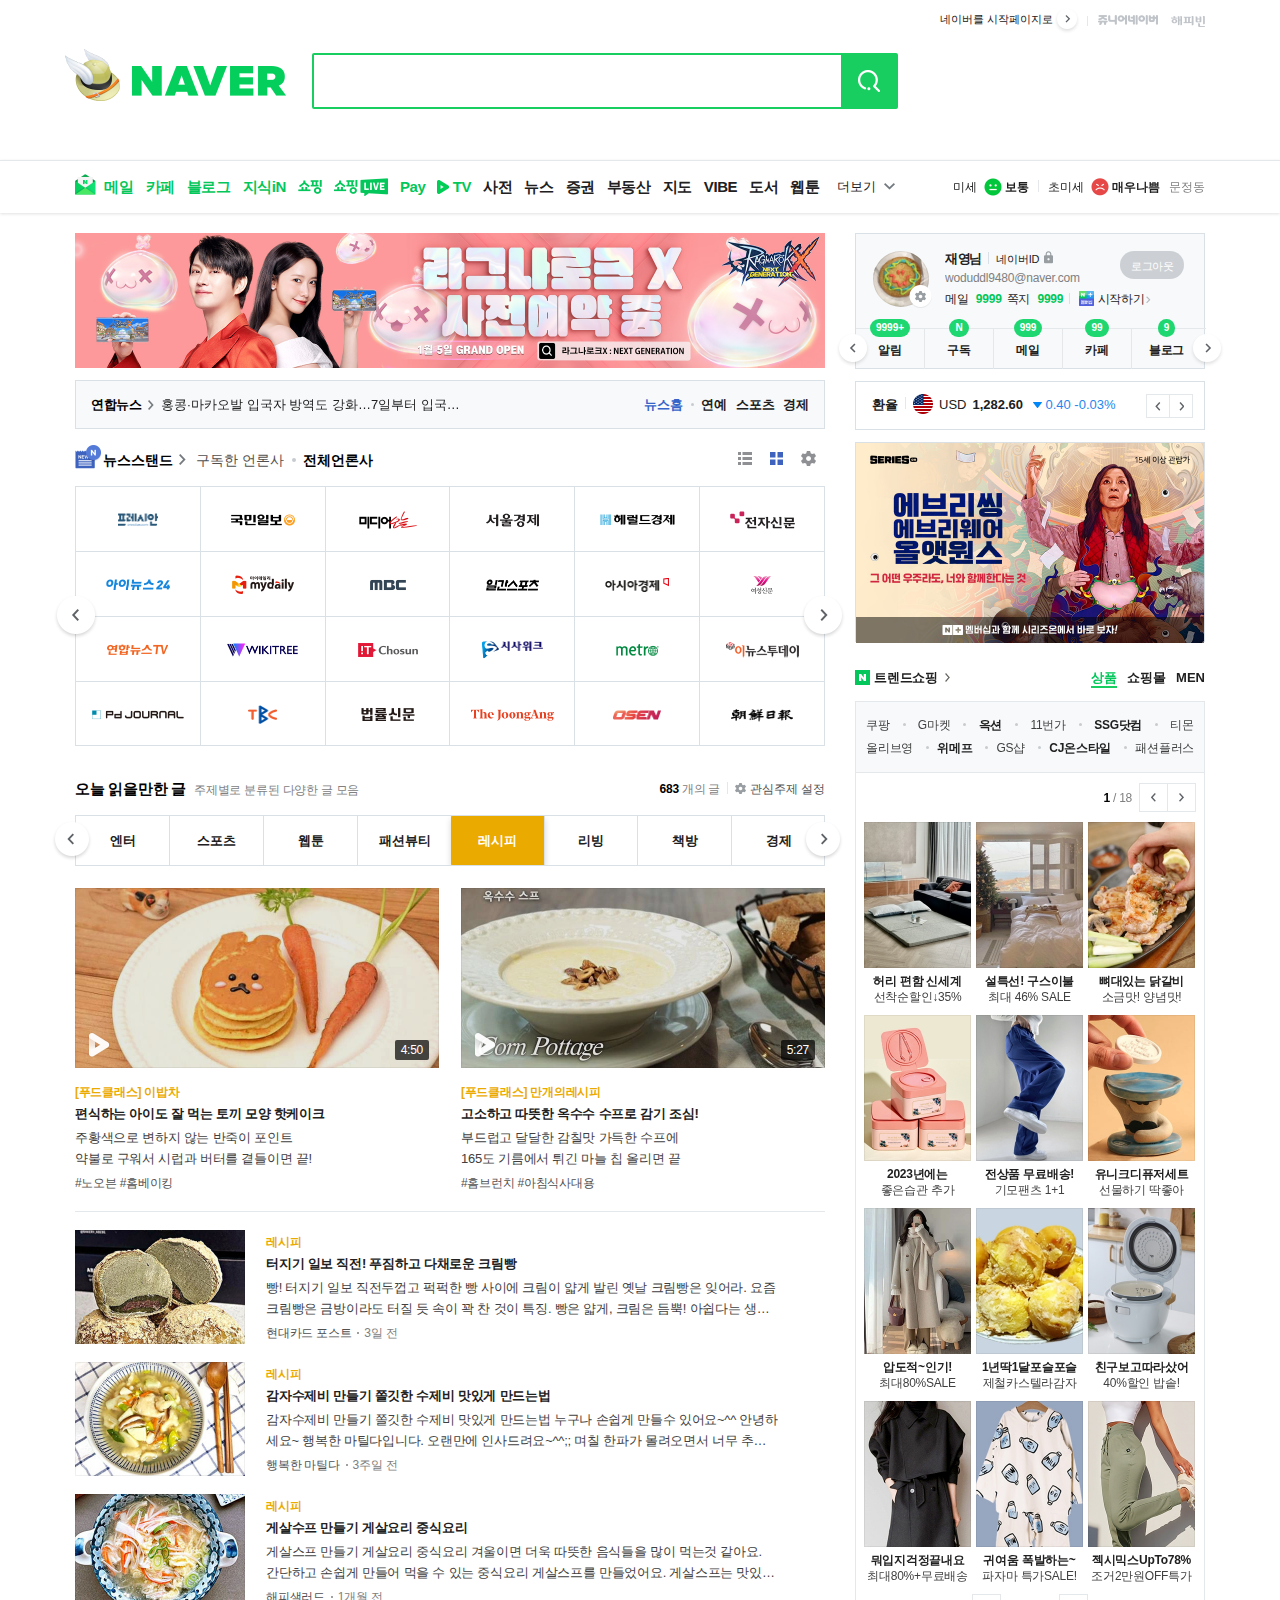
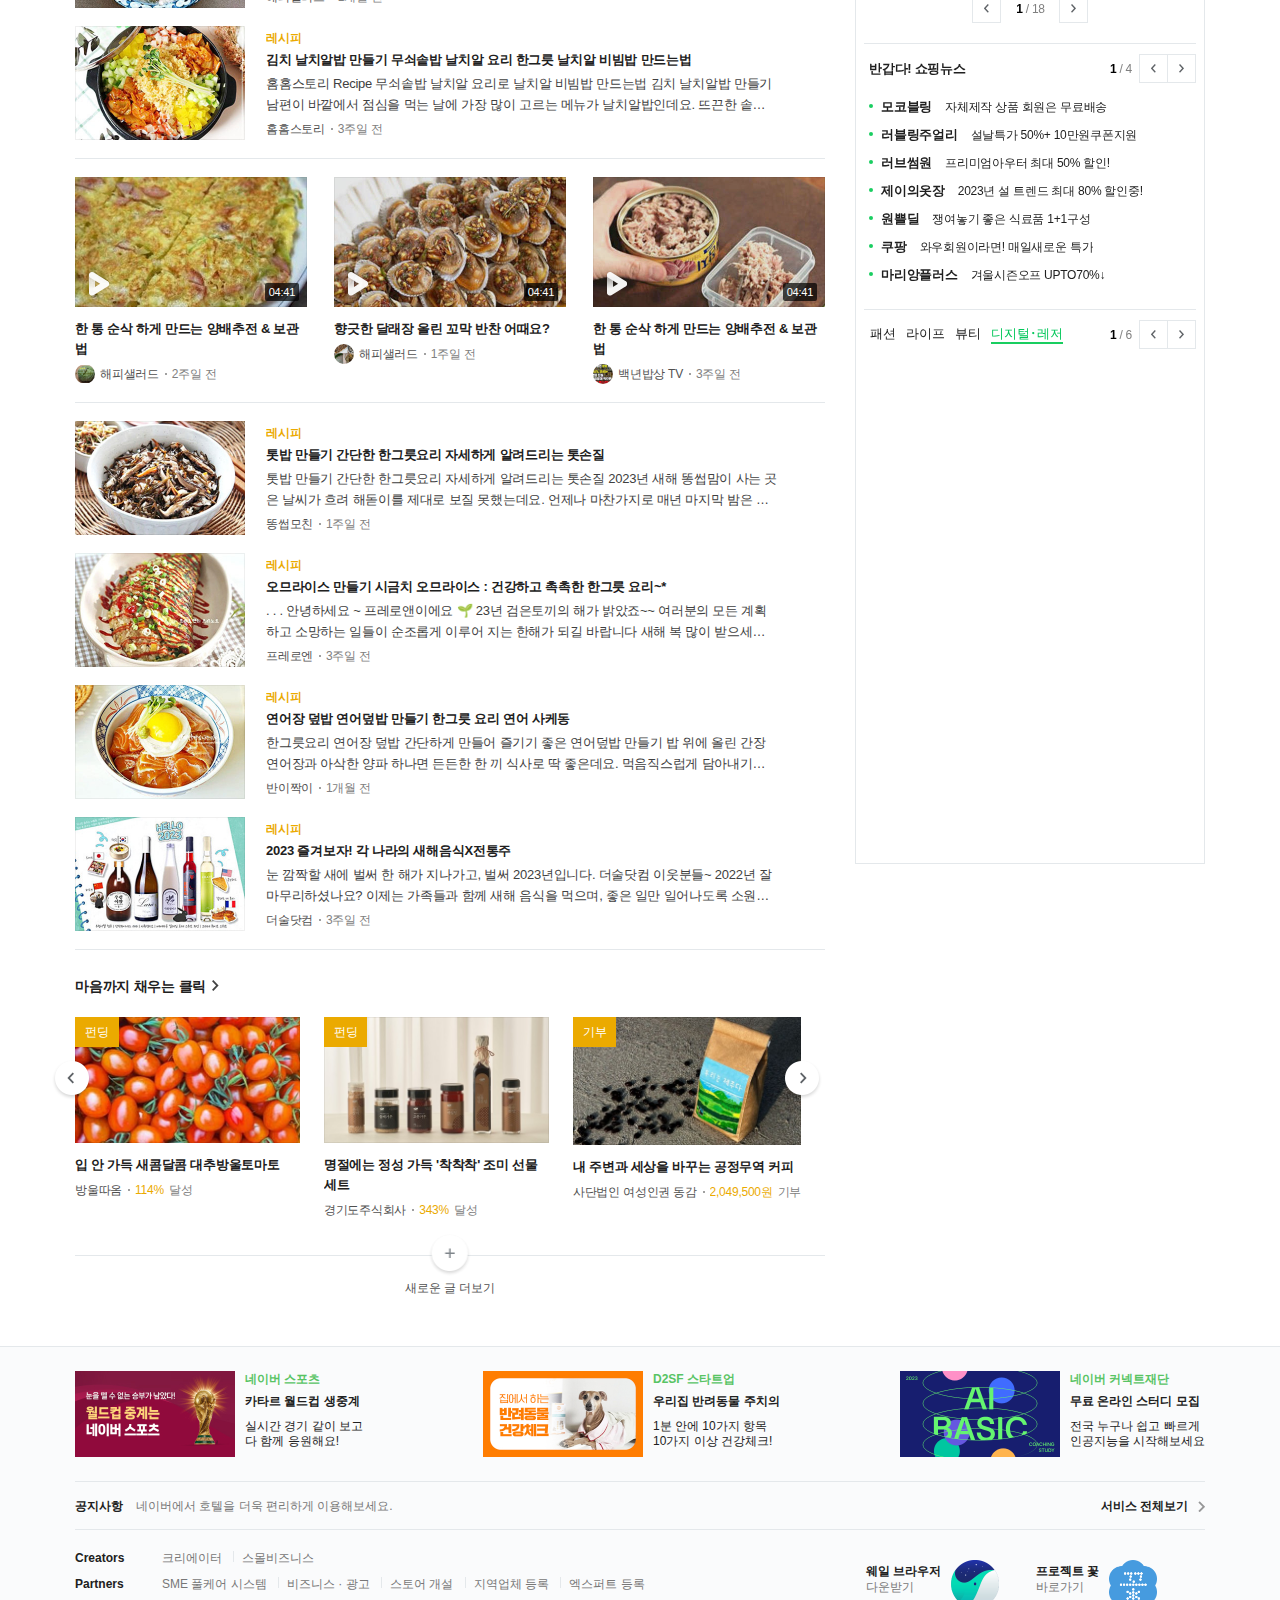
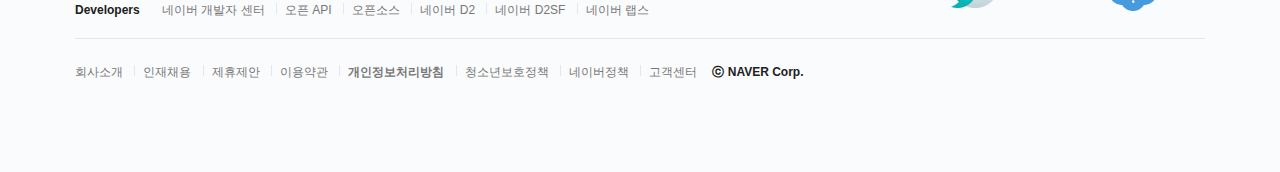
==== commit fa928559: "스포츠/레저 영역 마크업" ====
--- a/html/index.html
+++ b/html/index.html
@@ -1525,7 +1525,7 @@
                       <div class="paging-num">
                         <strong class="now"> 1 </strong>
                         /
-                        <span>4</span>
+                        <span>6</span>
                       </div>
                       <div class="paging-btn flex">
                         <button class="paging-btn__prev">
--- a/css/style.min.css
+++ b/css/style.min.css
@@ -1 +1 @@
-.sound-only{position:absolute;clip:rect(0 0 0 0);width:1px;height:1px;margin:-1px;overflow:hidden;font-size:0}.wrap{width:1130px;margin:0 auto}.wrap-main{padding:20px 30px;justify-content:center}.wrap-footer{padding:0 0 92px}.txt-green{color:#03c75a}.flex,.footer .wrap>div{display:flex}.flex-start{justify-content:flex-start}.flex-end{justify-content:flex-end}.flex-center{justify-content:center}.flex-align{align-items:center}.fw-700,.footer .wrap .ad-list__cont .txt .subtitle em,.container-right .trend-head__tab li button,.container-right .issue-box .slide-link__content .now span,.container-right .account-tab .tab-wrap .tabs .tab .badge-green,.container-right .account-user .info-user .nickname,.container-left .today-conts .tab-wrap .tabs .name button,.container-left .newsstand-head>ul .left .press li.is_active button,.container-left .headline .link>div a,.em{font-weight:700 !important}.inline,.footer .wrap .notice-right .footer-title span:after,.container-right .trend-wrap .product-news__list ul li a strong:before,.container-right .trend-wrap .name-list li a:after,.container-right .trend-head a strong:after,.container-right .trend-head a strong:before,.container-right .issue-box__btn button:hover.slide-next i,.container-right .issue-box__btn button:hover.slide-prev i,.container-right .issue-box__btn button.slide-next i,.container-right .issue-box__btn button.slide-prev i,.container-right .issue-box .slide-link__content .rate .ico-arrowblue,.container-right .issue-box .slide-link__content .country .ico-usa,.container-right .issue-box .slide-link__title:after,.container-right .account-tab .tab-wrap .tabs .tab .badge-green,.container-right .account-tab .tab-wrap .tabs .tab,.container-right .account-user .new a.nplus:after,.container-right .account-user .new a.nplus i,.container-right .account-user .new a.note:after,.container-right .account-user .info-user .secure i,.container-right .account-user .info-user .nickname:after,.container-right .account-user .info-user .nickname span,.container-right .account-user .profile-pic i,.container-left .today-conts .tab-wrap .tab-cont .box-more button i,.container-left .today-conts .tab-wrap .tab-cont .box-btm .clickbtn-next,.container-left .today-conts .tab-wrap .tab-cont .box-btm .clickbtn-prev,.container-left .today-conts .tab-wrap .tab-cont .box-btm__strong:after,.container-left .today-conts .tab-wrap .todaybtn-next,.container-left .today-conts .tab-wrap .todaybtn-prev,.container-left .today-head__title .right .info .interest button i,.container-left .newsstand-wrap .container .newsbtn,.container-left .newsstand-head>ul .right .option li i,.container-left .newsstand-head>ul .left .press-home a strong:after,.container-left .newsstand-head>ul .left .press-home a strong:before,.container-left .headline .link-home a:after,.container-left .headline .newsbox-yh a strong:after,.header-btm .gnb-weather .temp-box__list .wx-degree span.max:before,.header-btm .gnb-weather .temp-box__list .wx-now i,.header-btm .gnb-weather .air-box__list .dust .status i,.header-btm .gnb-list .btn-more a span:after,.header-btm .gnb-list .item-box .item a i,.header-top .service .happybean .ico-happybean,.header-top .service .happybean,.header-top .service .jrnaver:before,.header-top .service .jrnaver .ico-jrnaver,.header-top .service .setlink::after,.header-top .main .logo-area .naver i,.product .paging-btn__next i,.product .paging-btn__prev i,.imgbox a .area-thumb i,.dot,.container-left .newsstand-head>ul .left .press-subs button:after,.imgbox a .area-text .info-source .name:after,.txt-bar2,.container-left .today-head__title .right .info .total:after,.header-btm .gnb-weather .air-box__list .dust .status-fine:after,.txt-bar li:after,.footer .wrap .info ul li:after,.footer .wrap .service-left__box .footer-conts li:after{display:inline-block}.no-underline,.footer .wrap .ad-list__cont:hover,.container-right .issue-box .slide-link:hover,.container-right .account-tab .tab-wrap .tabs .tab,.container-right .account-user .info .logout,.container-right .account-user .info-user .nickname,.container-left .newsstand-head>ul .left li a:hover,.container-left .headline .link:hover>div a,.container-left .headline .newsbox-yh:hover a,.header-btm .gnb-weather .temp .temp-box:hover,.header-btm .gnb-weather .air-box:hover,.header-btm .gnb-list .item-box .item a:hover,.imgbox a:hover,.imgbox a .area-text__trend .info:hover .info{text-decoration:none !important}.underline,.container-left .today-head__title .right .info .interest button:hover,.header-btm .gnb-weather .temp .temp-box:hover .place,.header-btm .gnb-weather .air-box:hover .place,.imgbox a:hover strong{text-decoration:underline !important}.txt-bar,.footer .wrap .info ul,.footer .wrap .service-left__box .footer-conts{display:flex}.txt-bar li:after,.footer .wrap .info ul li:after,.footer .wrap .service-left__box .footer-conts li:after{content:"";width:1px;height:11px;background-color:#e4e8eb;margin:0 8px}.txt-bar li:last-child:after,.footer .wrap .info ul li:last-child:after,.footer .wrap .service-left__box .footer-conts li:last-child:after{display:none}.txt-bar2,.container-left .today-head__title .right .info .total:after,.header-btm .gnb-weather .air-box__list .dust .status-fine:after{content:"";width:1px;height:12px;background-color:#e4e8eb}.dot,.container-right .trend-wrap .product-news__list ul li a strong:before,.container-right .trend-wrap .name-list li a:after,.container-left .newsstand-head>ul .left .press-subs button:after,.imgbox a .area-text .info-source .name:after{border-radius:50%}.dot-gray--l,.container-left .newsstand-head>ul .left .press-subs button:after{background-color:#c7ccd1;width:4px;height:4px}.dot-gray--s,.container-right .trend-wrap .name-list li a:after{background-color:#c9cccf;width:3px;height:3px}.dot-gray--xs,.imgbox a .area-text .info-source .name:after{background-color:gray;width:2px;height:2px}.dot-green,.container-right .trend-wrap .product-news__list ul li a strong:before{background-color:#1ace61;width:4px;height:4px}.enlarge,.footer .wrap .ad-list,.imgbox{border:none;transition:transform .2s cubic-bezier(0.165, 0.84, 0.44, 1);image-rendering:-webkit-optimize-contrast}.img-hover,.footer .wrap .ad-list__cont:hover img,.imgbox:hover img{transition-duration:.3s;transform:scale(1.05)}.badge{position:absolute;color:#fff}.badge-l{bottom:8px;right:10px;padding:3px 6px;font-size:12px;line-height:14px;border-radius:2px}.badge-s{right:8px;bottom:6px;padding:2px 4px;font-size:11px;line-height:14px;border-radius:2px}.badge .bg{position:absolute;top:0;left:0;right:0;bottom:0;opacity:.7;filter:alpha(opacity=70);background-color:#000;border-radius:2px;color:rgba(0,0,0,0);line-height:14px;border-radius:2px}.badge em{position:relative;z-index:1}.badge-today{position:absolute;top:0;left:0;max-width:100%}.badge-today .title{overflow:hidden;text-overflow:ellipsis;white-space:nowrap;display:block;height:30px;padding:0 10px;font-size:12px;line-height:30px;color:#fff}.badge-today .title-entertain{background-color:#e65da0}.badge-today .title-sports{background-color:#0147b5}.badge-today .title-webtoon{background-color:#66c971}.badge-today .title-fashion{background-color:#8449ca}.badge-today .title-recipe{background-color:#ebaa00}.badge-today .title-living{background-color:#c08d31}.badge-today .title-book{background-color:#42be6f}.badge-today .title-economy{background-color:#35ae5e}.badge-today .title-recommend{background-color:#5290ff}.badge-today .title-car{background-color:#4a94e1}.em-entertain{color:#e65da0}.em-sports{color:#0147b5}.em-webtoon{color:#66c971}.em-fashion{color:#8449ca}.em-recipe{color:#ebaa00}.em-living{color:#c08d31}.em-book{color:#42be6f}.em-economy{color:#35ae5e}.em-recommend{color:#5290ff}.em-car{color:#4a94e1}.ellipsis,.container-right .trend-wrap .product-news__list ul li a span,.imgbox a .area-text .info-source .name,.imgbox a .area-text .info-btm,.imgbox a .area-text .title,.imgbox a .area-text .em{overflow:hidden;text-overflow:ellipsis;white-space:nowrap;display:block}.ellipsis-2,.imgbox a .area-text__m .title,.imgbox a .area-text .info-main{display:-webkit-box;overflow:hidden;max-height:40px;line-height:20px;text-overflow:ellipsis;-webkit-line-clamp:2;-webkit-box-orient:vertical}.imgbox-l{width:364px}.imgbox-l:first-child{margin-right:22px}.imgbox-m{width:232px;margin-right:27px}.imgbox-m:last-child{margin-right:0}.imgbox-s{margin-bottom:18px}.imgbox-s:last-child{margin-bottom:0}.imgbox-trend{width:107px}.imgbox a .area-thumb{position:relative;overflow:hidden}.imgbox a .area-thumb__l{height:180px}.imgbox a .area-thumb__s{width:170px;height:114px;margin-right:21px}.imgbox a .area-thumb img{width:100%;-o-object-fit:cover;object-fit:cover}.imgbox a .area-thumb .border{position:absolute;top:0;left:0;right:0;bottom:0;opacity:.06;filter:alpha(opacity=6);border:1px solid #000}.imgbox a .area-thumb .dim{position:absolute;top:0;left:0;right:0;bottom:0;opacity:.1;filter:alpha(opacity=10);background-color:#000}.imgbox a .area-thumb i{position:absolute;bottom:9px;left:12px}.imgbox a .area-text{display:block;padding:16px 18px 0 0}.imgbox a .area-text .em{margin-bottom:6px}.imgbox a .area-text .title{font-size:13px;margin-bottom:5px}.imgbox a .area-text .info-main{color:#404040;font-size:13px;max-height:42px;line-height:21px;margin-bottom:4px}.imgbox a .area-text .info-btm{color:#505050;line-height:20px}.imgbox a .area-text .info-source{line-height:20px;word-break:keep-all}.imgbox a .area-text .info-source .name{color:#505050;line-height:20px}.imgbox a .area-text .info-source .name:after{content:"";margin:0 5px 0 6px;vertical-align:3px}.imgbox a .area-text .info .date{color:gray}.imgbox a .area-text .info .percent{color:gray}.imgbox a .area-text .info .percent em{margin-right:5px;margin-bottom:0;font-weight:500 !important}.imgbox a .area-text .info-thumb{margin-right:5px}.imgbox a .area-text .info-thumb img{width:20px;height:20px;border-radius:50%}.imgbox a .area-text__m{padding:12px 0px 0 0}.imgbox a .area-text__m .title{white-space:normal}.imgbox a .area-text__s{padding:4px 47px 0 0}.imgbox a .area-text__s .info-main{max-width:512px}.imgbox a .area-text__trend{padding:0;margin-top:5px;text-align:center}.imgbox a .area-text__trend .title{font-size:12px;margin-bottom:0}.imgbox a .area-text__trend .info{margin-bottom:0}.imgbox a .area-text__trend .info-main{font-size:12px;line-height:16px;margin-bottom:0}.product>div{padding-bottom:20px;border-bottom:1px solid #e4e8eb}.product>div:last-child{border-bottom:none}.product .thumb ul{flex-wrap:wrap}.product .thumb ul li{margin:10px 5px 0 0}.product .thumb ul li:nth-child(3n){margin-right:0}.product .thumb .paging-num{margin:0 15px}.product .paging{padding-top:10px}.product .paging-num{margin-right:7px;color:gray}.product .paging-num strong{color:initial}.product .paging-btn button{width:29px;height:29px;border:1px solid #e4e8eb;background-color:#fff;padding:9px 10px 9px 10px}.product .paging-btn__prev:hover{background-color:#f7f9fa}.product .paging-btn__next{margin-left:-1px}.product .paging-btn__next:hover{background-color:#f7f9fa}.sprMain-top,.footer .wrap .notice-right .footer-title span:after,.container-left .headline .newsbox-yh a strong:after,.header-btm .gnb-list .btn-more a span:after,.header-top .service .happybean:hover .ico-happybean,.header-top .service .jrnaver:hover .ico-jrnaver,.header-top .service .setlink::after,.ico-newsstand,.container-left .newsstand-head>ul .left .press-home a strong:before,.ico-dust--verybad,.header-btm .gnb-weather .air-box__list .dust .status-super i,.ico-dust--bad,.ico-dust--normal,.header-btm .gnb-weather .air-box__list .dust .status-fine i,.ico-dust--good,.ico-slideprev,.ico-shoplive,.ico-shop,.ico-mail,.ico-search,.ico-happybean,.ico-jrnaver,.ico-naver,.header-top .main .logo-area .naver i{background-image:url("/img/sp_main.png");background-size:442px 428px;vertical-align:top;background-repeat:no-repeat}.sprMain,.container-right .issue-box__btn button:hover.slide-next i,.container-right .issue-box__btn button:hover.slide-prev i,.container-right .issue-box__btn button.slide-next i:hover,.container-right .issue-box__btn button.slide-prev i:hover,.container-left .today-conts .tab-wrap .tab-cont .box-btm .clickbtn-next:hover,.container-left .today-conts .tab-wrap .tab-cont .box-btm .clickbtn-prev:hover,.container-left .today-conts .tab-wrap .tab-cont .box-btm__strong:after,.container-left .today-conts .tab-wrap .todaybtn-next:hover,.container-left .today-conts .tab-wrap .todaybtn-prev:hover,.container-left .today-head__title .right .info .interest button:hover i,.container-left .newsstand-wrap .container .newsbtn-next:hover,.container-left .newsstand-wrap .container .newsbtn-prev:hover,.container-left .newsstand-head>ul .left .press-home a strong:after,.header-btm .gnb-weather .temp-box__list .wx-degree span.max:before,.ico-more,.ico-play--l,.ico-setting3,.container-left .today-head__title .right .info .interest button i,.ico-setting2,.ico-table--blue,.container-left .newsstand-head>ul .right .option-table.is_active i,.ico-table,.ico-list--blue,.container-left .newsstand-head>ul .right .option-list.is_active i,.ico-list,.ico-issue--next,.container-right .issue-box__btn button.slide-next i,.ico-issue--prev,.container-right .issue-box__btn button.slide-prev i,.ico-arrowblue,.container-right .issue-box .slide-link__content .rate .ico-arrowblue,.ico-usa,.container-right .issue-box .slide-link__content .country .ico-usa,.ico-next--l,.container-left .newsstand-wrap .container .newsbtn-next,.ico-prev--l,.container-left .newsstand-wrap .container .newsbtn-prev,.ico-next--m,.container-left .today-conts .tab-wrap .tab-cont .box-btm .clickbtn-next,.container-left .today-conts .tab-wrap .todaybtn-next,.ico-prev--m,.container-left .today-conts .tab-wrap .tab-cont .box-btm .clickbtn-prev,.container-left .today-conts .tab-wrap .todaybtn-prev,.ico-tv{background-image:url("/img/sp_main.png");background-size:442px 428px;background-repeat:no-repeat}.sprWeather,.ico-weather--42,.ico-weather--41,.ico-weather--40,.ico-weather--39,.ico-weather--38,.ico-weather--37,.ico-weather--36,.ico-weather--35,.ico-weather--34,.ico-weather--33,.ico-weather--32,.ico-weather--31,.ico-weather--30,.ico-weather--29,.ico-weather--28,.ico-weather--27,.ico-weather--26,.ico-weather--25,.ico-weather--24,.ico-weather--23,.ico-weather--22,.ico-weather--21,.ico-weather--20,.ico-weather--19,.ico-weather--18,.ico-weather--17,.ico-weather--16,.ico-weather--15,.ico-weather--14,.ico-weather--13,.ico-weather--12,.ico-weather--11,.ico-weather--10,.ico-weather--9,.ico-weather--8,.ico-weather--7,.ico-weather--6,.ico-weather--5,.ico-weather--4,.ico-weather--3,.ico-weather--2,.header-btm .gnb-weather .temp-box__list .wx-now i,.ico-weather--1{background-image:url("/img/sp_weather.png");background-size:215px 184px;vertical-align:top;background-repeat:no-repeat}.sprMy,.container-right .account-tab button:hover.next,.container-right .account-tab button:hover.prev,.container-right .account-user .new a.nplus:after,.container-right .account-user .info-user .secure:hover .ico-secure,.ico-next,.container-right .account-tab button.next,.ico-prev,.container-right .account-tab button.prev,.ico-nplus,.ico-secure,.ico-setting{background-image:url("/img/sp_my.png");background-size:307px 289px;background-repeat:no-repeat}.sprTrend,.container-right .trend-head a strong:after,.ico-trend--home,.container-right .trend-head a strong:before{background-image:url("/img/sp_trend.png");background-size:129px 101px;background-repeat:no-repeat}.sprTrend-top,.ico-trendN--hover,.product .paging-btn__next:hover i,.ico-trendP--hover,.product .paging-btn__prev:hover i,.ico-trend--next,.product .paging-btn__next i,.ico-trend--prev,.product .paging-btn__prev i{background-image:url("/img/sp_trend.png");background-size:129px 101px;background-repeat:no-repeat;vertical-align:top}.ico-naver,.header-top .main .logo-area .naver i{width:222px;height:52px;background-position:0 -158px}.ico-jrnaver{width:60px;height:10px;background-position:-264px -296px}.ico-happybean{width:34px;height:11px;background-position:-365px -245px}.ico-search{width:22px;height:22px;background-position:-420px -24px}.ico-mail{width:21px;height:21px;background-position:-420px -73px}.ico-shop{width:24px;height:15px;background-position:-76px -389px}.ico-shoplive{width:54px;height:18px;background-position:-209px -269px}.ico-tv{width:12px;height:14px;background-position:-256px -212px}.ico-setting{width:23px;height:23px;background-position:-50px -249px}.ico-secure{width:9px;height:13px;background-position:-42px -275px}.ico-nplus{width:15px;height:15px;background-position:-231px -249px}.ico-prev,.container-right .account-tab button.prev{width:34px;height:34px;background-position:-145px -37px}.ico-next,.container-right .account-tab button.next{width:34px;height:34px;background-position:-73px -37px}.ico-prev--m,.container-left .today-conts .tab-wrap .tab-cont .box-btm .clickbtn-prev,.container-left .today-conts .tab-wrap .todaybtn-prev{width:40px;height:40px;background-position:-128px -342px}.ico-next--m,.container-left .today-conts .tab-wrap .tab-cont .box-btm .clickbtn-next,.container-left .today-conts .tab-wrap .todaybtn-next{width:40px;height:40px;background-position:-86px -342px}.ico-prev--l,.container-left .newsstand-wrap .container .newsbtn-prev{width:44px;height:44px;background-position:-224px -158px}.ico-next--l,.container-left .newsstand-wrap .container .newsbtn-next{width:44px;height:44px;background-position:-92px -296px}.ico-slideprev{width:6px;height:9px;background-position:-162px -327px}.ico-usa,.container-right .issue-box .slide-link__content .country .ico-usa{width:20px;height:20px;background-position:-420px -118px}.ico-arrowblue,.container-right .issue-box .slide-link__content .rate .ico-arrowblue{width:9px;height:6px;background-position:-433px -402px}.ico-issue--prev,.container-right .issue-box__btn button.slide-prev i{width:6px;height:9px;background-position:-162px -327px}.ico-issue--next,.container-right .issue-box__btn button.slide-next i{width:5px;height:9px;background-position:-146px -327px}.ico-dust--good{width:18px;height:19px;background-position:-420px -266px}.ico-dust--normal,.header-btm .gnb-weather .air-box__list .dust .status-fine i{width:18px;height:19px;background-position:-420px -246px}.ico-dust--bad{width:18px;height:19px;background-position:-420px -286px}.ico-dust--verybad,.header-btm .gnb-weather .air-box__list .dust .status-super i{width:18px;height:19px;background-position:-420px -226px}.ico-weather--1{width:25px;height:20px;background-position:-3px -3px}.ico-weather--2,.header-btm .gnb-weather .temp-box__list .wx-now i{width:22px;height:22px;background-position:-34px -3px}.ico-weather--3{width:26px;height:20px;background-position:-64px -4px}.ico-weather--4{width:24px;height:24px;background-position:-96px -3px}.ico-weather--5{width:27px;height:20px;background-position:-125px -4px}.ico-weather--6{width:26px;height:22px;background-position:-156px -3px}.ico-weather--7{width:26px;height:21px;background-position:-187px -4px}.ico-weather--8{width:23px;height:23px;background-position:-3px -34px}.ico-weather--9{width:24px;height:22px;background-position:-34px -35px}.ico-weather--10{width:26px;height:20px;background-position:-64px -35px}.ico-weather--11{width:19px;height:19px;background-position:-97px -35px}.ico-weather--12{width:25px;height:26px;background-position:-126px -32px}.ico-weather--13{width:25px;height:22px;background-position:-156px -34px}.ico-weather--14{width:25px;height:26px;background-position:-187px -32px}.ico-weather--15{width:25px;height:20px;background-position:-2px -66px}.ico-weather--16{width:24px;height:21px;background-position:-34px -65px}.ico-weather--17{width:23px;height:24px;background-position:-65px -64px}.ico-weather--18{width:19px;height:19px;background-position:-96px -66px}.ico-weather--19{width:19px;height:22px;background-position:-129px -64px}.ico-weather--20{width:25px;height:22px;background-position:-156px -66px}.ico-weather--21{width:25px;height:27px;background-position:-187px -63px}.ico-weather--22{width:21px;height:23px;background-position:-4px -96px}.ico-weather--23{width:19px;height:22px;background-position:-36px -95px}.ico-weather--24{width:24px;height:25px;background-position:-64px -95px}.ico-weather--25{width:20px;height:20px;background-position:-98px -95px}.ico-weather--26{width:26px;height:20px;background-position:-125px -97px}.ico-weather--27{width:23px;height:24px;background-position:-158px -95px}.ico-weather--28{width:26px;height:22px;background-position:-187px -95px}.ico-weather--29{width:19px;height:19px;background-position:-5px -128px}.ico-weather--30{width:19px;height:19px;background-position:-36px -128px}.ico-weather--31{width:23px;height:21px;background-position:-65px -127px}.ico-weather--32{width:26px;height:22px;background-position:-96px -127px}.ico-weather--33{width:25px;height:22px;background-position:-126px -127px}.ico-weather--34{width:23px;height:24px;background-position:-158px -126px}.ico-weather--35{width:26px;height:22px;background-position:-187px -126px}.ico-weather--36{width:26px;height:22px;background-position:-3px -158px}.ico-weather--37{width:25px;height:22px;background-position:-33px -158px}.ico-weather--38{width:25px;height:24px;background-position:-64px -158px}.ico-weather--39{width:25px;height:21px;background-position:-94px -158px}.ico-weather--40{width:25px;height:21px;background-position:-125px -158px}.ico-weather--41{width:25px;height:21px;background-position:-156px -158px}.ico-weather--42{width:25px;height:25px;background-position:-188px -156px}.ico-newsstand,.container-left .newsstand-head>ul .left .press-home a strong:before{width:27px;height:24px;background-position:-272px -342px}.ico-list{width:14px;height:13px;background-position:-244px -310px}.ico-list--blue,.container-left .newsstand-head>ul .right .option-list.is_active i{width:14px;height:13px;background-position:-260px -310px}.ico-table{width:13px;height:13px;background-position:-291px -310px}.ico-table--blue,.container-left .newsstand-head>ul .right .option-table.is_active i{width:13px;height:13px;background-position:-276px -310px}.ico-setting2{width:15px;height:15px;background-position:-102px -386px}.ico-setting3,.container-left .today-head__title .right .info .interest button i{width:11px;height:11px;background-position:-332px -310px}.ico-play--l{width:24px;height:28px;background-position:-246px -342px}.ico-more{width:42px;height:42px;background-position:0 -342px}.ico-trend--home,.container-right .trend-head a strong:before{width:15px;height:15px;background-position:-109px -22px}.ico-trend--prev,.product .paging-btn__prev i{width:5px;height:9px;background-position:-116px -60px}.ico-trend--next,.product .paging-btn__next i{width:5px;height:9px;background-position:-109px -60px}.ico-trendP--hover,.product .paging-btn__prev:hover i{width:5px;height:9px;background-position:-116px -49px}.ico-trendN--hover,.product .paging-btn__next:hover i{width:5px;height:9px;background-position:-123px -49px}.header{position:relative;background-color:#fff;z-index:2000}.header-top{height:160px;padding-top:10px}.header-top .main{align-items:initial;padding:19px 0 20px}.header-top .main .logo{height:100%}.header-top .main .logo-area{display:block}.header-top .main .logo-area .naver i{margin:-4px 10px 0px -10px}.header-top .main .search fieldset .search-box{justify-content:space-between;width:586px;height:56px;margin-left:15px;border:2px solid #19ce60;border-radius:2px}.header-top .main .search fieldset .search-box__input input{width:446px;height:98%;padding:13px 15px;margin:1px;background-color:#fff;line-height:24px;color:#000;font-weight:700;font-size:18px;outline:0}.header-top .main .search fieldset .search-box__btn{width:55px;height:52px;background-color:#19ce60;cursor:pointer;align-items:center}.header-top .main .search-box{position:absolute}.header-top .main .search-btn{position:absolute}.header-top .service{display:flex;justify-content:flex-end;align-items:center;margin-top:1px}.header-top .service .setlink{font-size:11px;line-height:17px}.header-top .service .setlink::after{content:"";width:26px;height:26px;background-position:-382px -213px;vertical-align:top;content:"";margin:-3px 0 0 1px}.header-top .service .setlink:hover{text-decoration:underline}.header-top .service .jrnaver{margin-right:10px}.header-top .service .jrnaver .ico-jrnaver{margin:2px 3px 0 0}.header-top .service .jrnaver:hover{text-decoration:none !important}.header-top .service .jrnaver:hover .ico-jrnaver{width:60px;height:10px;background-position:-326px -296px !important}.header-top .service .jrnaver:before{content:"";width:1px;height:10px;margin:3px 7px;background-color:#e4e8eb}.header-top .service .happybean .ico-happybean{vertical-align:text-top}.header-top .service .happybean:hover{text-decoration:none !important}.header-top .service .happybean:hover .ico-happybean{width:34px;height:11px;background-position:-380px -199px !important}.header-btm{width:100%;border-top:1px solid #e4e8eb;box-shadow:0 1px 3px 0 rgba(0,0,0,.12)}.header-btm .gnb{height:52px;justify-content:space-between}.header-btm .gnb-list{padding:11px 0}.header-btm .gnb-list .item-box .item{margin-right:12px}.header-btm .gnb-list .item-box .item a{vertical-align:middle}.header-btm .gnb-list .item-box .item a i.ico-mail{margin-right:5px}.header-btm .gnb-list .item-box .item a i.ico-shoplive{margin-bottom:2px}.header-btm .gnb-list .item-box .item a i.ico-tv{margin-bottom:-2px}.header-btm .gnb-list .item-box .item a span{font-size:15px;line-height:30px;font-weight:700;letter-spacing:-0.4px}.header-btm .gnb-list .btn-more a span{margin-left:5px;font-size:13px;line-height:30px;color:#202020;text-align:right}.header-btm .gnb-list .btn-more a span:after{content:"";width:11px;height:7px;background-position:-402px -296px;margin-top:11px;margin-left:8px}.header-btm .gnb-weather{width:270px;overflow:hidden}.header-btm .gnb-weather .air-box{justify-content:flex-end}.header-btm .gnb-weather .air-box__list{height:52px;line-height:52px}.header-btm .gnb-weather .air-box__list .dust .status{margin-left:7px}.header-btm .gnb-weather .air-box__list .dust .status i{vertical-align:middle}.header-btm .gnb-weather .air-box__list .dust .status-fine:after{margin:0px 9px -1px 5px}.header-btm .gnb-weather .temp-box{justify-content:flex-end}.header-btm .gnb-weather .temp-box__list{height:52px;line-height:52px}.header-btm .gnb-weather .temp-box__list .wx-now{margin-right:9px}.header-btm .gnb-weather .temp-box__list .wx-now i{margin-right:12px}.header-btm .gnb-weather .temp-box__list .wx-now strong{font-size:13px}.header-btm .gnb-weather .temp-box__list .wx-now strong.deg{font-size:15px;margin-right:5px}.header-btm .gnb-weather .temp-box__list .wx-degree span{font-size:13px}.header-btm .gnb-weather .temp-box__list .wx-degree span.min{color:#2586ee}.header-btm .gnb-weather .temp-box__list .wx-degree span.max{color:#e9564a}.header-btm .gnb-weather .temp-box__list .wx-degree span.max:before{content:"";width:5px;height:11px;background-position:-437px -182px;margin:0 3px -1px}.header-btm .gnb-weather .place{color:gray;margin-left:9px}.container-left{margin-right:30px}.container-left>div{box-sizing:border-box;width:750px}.container-left .mainslider{height:135px}.container-left .mainslider a{display:block;height:135px}.container-left .mainslider a img{width:100%;height:100%;image-rendering:-webkit-optimize-contrast}.container-left .headline{justify-content:space-between;margin:12px 0 0;padding:12px 15px 11px 15px;border:1px solid #dae1e6;background-color:#f7f9fa;line-height:24px;height:49px}.container-left .headline .newsbox-yh{max-width:80px}.container-left .headline .newsbox-yh a{margin-right:1px;font-size:13px;color:#000;letter-spacing:-0.3px}.container-left .headline .newsbox-yh a strong:after{content:"";width:6px;height:10px;background-position:-262px -112px;margin:7px 6px 0}.container-left .headline .newsbox-slider{overflow:hidden;height:inherit}.container-left .headline .newsbox-slider .swiper-news a{overflow:hidden;text-overflow:ellipsis;white-space:nowrap;display:block;width:310px;font-size:13px}.container-left .headline .link>div a{font-size:13px}.container-left .headline .link-home{margin-right:7px}.container-left .headline .link-home a:after{content:"";background-color:#c8ccd1;width:3px;height:3px;border-radius:50%;vertical-align:top;margin-left:8px;vertical-align:3px}.container-left .headline .link-category a{margin-right:5px}.container-left .headline .link-category a:last-child{margin-right:0}.container-left .headline .link .is_active{color:#3565c9}.container-left .newsstand-head{padding:22px 0 16px;font-size:14px;line-height:18px}.container-left .newsstand-head>ul{width:100%;justify-content:space-between}.container-left .newsstand-head>ul .left li a,.container-left .newsstand-head>ul .left li button{font-size:14px}.container-left .newsstand-head>ul .left .press li.is_active button{color:#000}.container-left .newsstand-head>ul .left .press-home a strong{color:#000}.container-left .newsstand-head>ul .left .press-home a strong:before{content:"";margin:-6px 1px 0 0}.container-left .newsstand-head>ul .left .press-home a strong:after{content:"";width:7px;height:11px;background-position:-410px -213px;margin:0 10px 0 6px}.container-left .newsstand-head>ul .left .press-subs button{color:#505050}.container-left .newsstand-head>ul .left .press-subs button:after{content:"";margin:0 7px 0 8px;vertical-align:3px}.container-left .newsstand-head>ul .right .option li{padding:0 9px}.container-left .newsstand-head>ul .right .option-list i{opacity:.7}.container-left .newsstand-head>ul .right .option-list:hover i{opacity:1}.container-left .newsstand-head>ul .right .option-list.is_active i{opacity:1 !important}.container-left .newsstand-head>ul .right .option-table i{opacity:.7}.container-left .newsstand-head>ul .right .option-table:hover i{opacity:1}.container-left .newsstand-head>ul .right .option-table.is_active i{opacity:1}.container-left .newsstand-head>ul .right .option-setting i{opacity:.7}.container-left .newsstand-head>ul .right .option-setting:hover i{opacity:1}.container-left .newsstand-wrap{width:100%}.container-left .newsstand-wrap .container{position:relative;height:260px;border:1px solid #dae1e6;border-width:0 0 1px 1px;flex-wrap:wrap}.container-left .newsstand-wrap .container .newsbtn{position:absolute;top:109px;z-index:10;cursor:pointer}.container-left .newsstand-wrap .container .newsbtn-prev{left:-22px}.container-left .newsstand-wrap .container .newsbtn-prev:hover{width:44px;height:44px;background-position:-46px -296px}.container-left .newsstand-wrap .container .newsbtn-next{right:-20px}.container-left .newsstand-wrap .container .newsbtn-next:hover{width:44px;height:44px;background-position:0 -296px}.container-left .newsstand-wrap .container-item{border:1px solid #dae1e6;border-width:1px 1px 0 0;width:16.6666666667%;height:65px}.container-left .newsstand-wrap .container-item a{display:block;padding:23px 0 23px;text-align:center}.container-left .newsstand-wrap .container-item a img{height:20px;image-rendering:-webkit-optimize-contrast}.container-left .today{padding:35px 0 27px;letter-spacing:-0.25px}.container-left .today-head{padding-bottom:17px}.container-left .today-head__title{justify-content:space-between;width:100%}.container-left .today-head__title strong{color:#000}.container-left .today-head__title span{color:gray}.container-left .today-head__title button{color:#505050}.container-left .today-head__title .left .title li strong{font-size:15px}.container-left .today-head__title .left .title li:first-child{margin-right:8px}.container-left .today-head__title .right .info .total strong{margin-right:3px}.container-left .today-head__title .right .info .total:after{margin:-1px 7px -1px 4px}.container-left .today-head__title .right .info .interest button i{margin-bottom:-1px}.container-left .today-head__title .right .info .interest button:hover i{width:11px;height:11px;background-position:-358px -310px}.container-left .today-conts .tab-wrap{position:relative}.container-left .today-conts .tab-wrap .todaybtn{position:absolute;cursor:pointer;z-index:10}.container-left .today-conts .tab-wrap .todaybtn-prev{top:6px;left:-23px}.container-left .today-conts .tab-wrap .todaybtn-prev:hover{width:40px;height:40px;background-position:-170px -342px}.container-left .today-conts .tab-wrap .todaybtn-next{top:6px;right:-18px}.container-left .today-conts .tab-wrap .todaybtn-next:hover{width:40px;height:40px;background-position:-44px -342px}.container-left .today-conts .tab-wrap .tabs{overflow:hidden;white-space:nowrap;border:1px solid #dae1e6}.container-left .today-conts .tab-wrap .tabs .name{display:inline-block;width:94px;z-index:1;vertical-align:top}.container-left .today-conts .tab-wrap .tabs .name button{display:block;border-right:1px solid #dae1e6;width:94px;font-size:13px;line-height:49px;text-align:center}.container-left .today-conts .tab-wrap .tabs .name.is_active button{color:#fff;margin:0 -1px;border-radius:1px;box-shadow:0 3px 6px 0 rgba(0,0,0,.16)}.container-left .today-conts .tab-wrap .tabs .name.is_active button:hover{color:#fff}.container-left .today-conts .tab-wrap .tabs .name-entertain:hover button{color:#e65da0}.container-left .today-conts .tab-wrap .tabs .name-entertain.is_active button{background-color:#e65da0}.container-left .today-conts .tab-wrap .tabs .name-soprts:hover button{color:#0147b5}.container-left .today-conts .tab-wrap .tabs .name-soprts.is_active button{background-color:#0147b5}.container-left .today-conts .tab-wrap .tabs .name-webtoon:hover button{color:#66c971}.container-left .today-conts .tab-wrap .tabs .name-webtoon.is_active button{background-color:#66c971}.container-left .today-conts .tab-wrap .tabs .name-fashion:hover button{color:#8449ca}.container-left .today-conts .tab-wrap .tabs .name-fashion.is_active button{background-color:#8449ca}.container-left .today-conts .tab-wrap .tabs .name-recipe:hover button{color:#ebaa00}.container-left .today-conts .tab-wrap .tabs .name-recipe.is_active button{background-color:#ebaa00}.container-left .today-conts .tab-wrap .tabs .name-living:hover button{color:#c08d31}.container-left .today-conts .tab-wrap .tabs .name-living.is_active button{background-color:#c08d31}.container-left .today-conts .tab-wrap .tabs .name-book:hover button{color:#42be6f}.container-left .today-conts .tab-wrap .tabs .name-book.is_active button{background-color:#42be6f}.container-left .today-conts .tab-wrap .tabs .name-economy:hover button{color:#35ae5e}.container-left .today-conts .tab-wrap .tabs .name-economy.is_active button{background-color:#35ae5e}.container-left .today-conts .tab-wrap .tabs .name-recommend:hover button{color:#5290ff}.container-left .today-conts .tab-wrap .tabs .name-recommend.is_active button{background-color:#5290ff}.container-left .today-conts .tab-wrap .tabs .name-car:hover button{color:#4a94e1}.container-left .today-conts .tab-wrap .tabs .name-car.is_active button{background-color:#4a94e1}.container-left .today-conts .tab-wrap .tab-cont{padding-top:4px}.container-left .today-conts .tab-wrap .tab-cont .box{border-bottom:1px solid #e4e8eb}.container-left .today-conts .tab-wrap .tab-cont .box:last-child{border-bottom:none !important}.container-left .today-conts .tab-wrap .tab-cont .box-top{padding:18px 0}.container-left .today-conts .tab-wrap .tab-cont .box-btm{padding:18px 0;position:relative;padding-top:24px}.container-left .today-conts .tab-wrap .tab-cont .box-btm .imgbox-m{margin-right:24px}.container-left .today-conts .tab-wrap .tab-cont .box-btm__strong{line-height:25px;font-size:14px}.container-left .today-conts .tab-wrap .tab-cont .box-btm__strong:after{content:"";width:7px;height:11px;background-position:-408px -146px;margin-left:6px}.container-left .today-conts .tab-wrap .tab-cont .box-btm .clickbtn{position:absolute;top:110px;z-index:10;cursor:pointer}.container-left .today-conts .tab-wrap .tab-cont .box-btm .clickbtn-prev{left:-23px}.container-left .today-conts .tab-wrap .tab-cont .box-btm .clickbtn-prev:hover{width:40px;height:40px;background-position:-170px -342px}.container-left .today-conts .tab-wrap .tab-cont .box-btm .clickbtn-next{right:3px}.container-left .today-conts .tab-wrap .tab-cont .box-btm .clickbtn-next:hover{width:40px;height:40px;background-position:-44px -342px}.container-left .today-conts .tab-wrap .tab-cont .box-btm>div{padding:18px 0 17px;position:relative}.container-left .today-conts .tab-wrap .tab-cont .box-more{position:relative;padding-top:18px;margin-bottom:25px}.container-left .today-conts .tab-wrap .tab-cont .box-more button{position:absolute;top:50%;left:50%;transform:translate(-50%, -50%)}.container-left .today-conts .tab-wrap .tab-cont .box-more button p{color:#505050}.container-right{width:350px}.container-right>div{box-sizing:border-box;width:100%}.container-right .account{border:1px solid #dae1e6;background-color:#f7f9fa;letter-spacing:-0.2px}.container-right .account-user{padding:17px 17px 0;position:relative}.container-right .account-user .profile{position:relative;margin-right:16px}.container-right .account-user .profile-pic{position:relative;width:56px;height:56px}.container-right .account-user .profile-pic img{width:100%;border-radius:50%;background-color:#fff}.container-right .account-user .profile-pic .thumb-bd{position:absolute;top:0;left:0;right:0;bottom:0;opacity:.08;filter:alpha(opacity=8);border:1px solid #000;border-radius:50%}.container-right .account-user .profile-pic i{position:absolute;right:-3px;bottom:-1px}.container-right .account-user .info-user{flex-wrap:wrap;font-size:13px;margin-bottom:5px}.container-right .account-user .info-user .nickname span{margin-right:-5px;overflow:hidden;text-overflow:ellipsis;white-space:nowrap;max-width:85px;vertical-align:top}.container-right .account-user .info-user .nickname:after{content:"";width:1px;height:12px;margin:0 7px 0 3px;background-color:#dae1e6;vertical-align:-1px}.container-right .account-user .info-user .id{font-size:11px;margin-right:5px}.container-right .account-user .info-user .secure:hover .ico-secure{width:9px;height:13px;background-position:-273px -217px}.container-right .account-user .info-user .mymail{margin-top:2px;overflow:hidden;text-overflow:ellipsis;white-space:nowrap;font-size:12px;color:gray}.container-right .account-user .info .logout{height:28px;padding:7px 10px 6px 11px;margin-left:40px;background-color:#ccd0d4;border-radius:14px;font-size:11px;color:#fff;cursor:pointer}.container-right .account-user .info .logout:hover{background-color:#b4b9bf}.container-right .account-user .new a.note:after{content:"";margin:2px 9px 0 3px;width:1px;height:11px;background-color:#dae1e6;vertical-align:-1px}.container-right .account-user .new a.nplus span{vertical-align:top}.container-right .account-user .new a.nplus:after{content:"";margin:0 2px 2px -2px;width:5px;height:8px;background-position:-301px -72px}.container-right .account-user .new a:first-child{margin-right:5px}.container-right .account-user .new strong{margin-left:4px;color:#03c75a}.container-right .account-tab{position:relative}.container-right .account-tab button{z-index:2;position:absolute;cursor:pointer}.container-right .account-tab button.prev{top:5px;left:-20px}.container-right .account-tab button.next{top:5px;right:-20px}.container-right .account-tab button:hover.prev{width:34px;height:34px;background-position:-37px -37px}.container-right .account-tab button:hover.next{width:34px;height:34px;background-position:-109px -37px}.container-right .account-tab .tab-wrap .tabs{border-bottom:0;margin-top:18px;width:350px;height:40px;border:1px solid #e4e8eb;border-bottom:none;border-width:1px 0;font-size:0;line-height:0;white-space:nowrap}.container-right .account-tab .tab-wrap .tabs .tab{position:relative;width:69px;height:40px;padding:13px 0 11px;border-right:1px solid #e4e8eb;vertical-align:top;text-align:center;cursor:pointer}.container-right .account-tab .tab-wrap .tabs .tab span{font-size:12px;line-height:16px;font-weight:700}.container-right .account-tab .tab-wrap .tabs .tab:last-child{border-right:none}.container-right .account-tab .tab-wrap .tabs .tab .badge{position:absolute;text-align:center;top:-10px;left:0;right:0}.container-right .account-tab .tab-wrap .tabs .tab .badge-green{min-width:6px;height:18px;padding:0 6px;background-color:#1fd771;border-radius:18px;font-size:10px;line-height:18px;color:#fff;letter-spacing:0}.container-right .issue{margin:12px 0;height:49px;border:1px solid #dae1e6}.container-right .issue-box{width:100%;height:100%;justify-content:space-between}.container-right .issue-box .slide{width:78%;padding:15px 0 14px 16px;overflow:hidden}.container-right .issue-box .slide strong{font-size:13px}.container-right .issue-box .slide-link__title:after{content:"";width:1px;height:12px;margin:0 7px;background-color:#e4e8eb}.container-right .issue-box .slide-link__content span{font-size:13px;line-height:16px}.container-right .issue-box .slide-link__content .country{margin-right:6px}.container-right .issue-box .slide-link__content .country .ico-usa{vertical-align:middle;margin-right:6px;margin-top:-3px}.container-right .issue-box .slide-link__content .now{margin-right:10px}.container-right .issue-box .slide-link__content .rate .ico-arrowblue{margin-bottom:1.5px}.container-right .issue-box .slide-link__content .rate span{color:#2586ee}.container-right .issue-box__btn{padding:12px 11px}.container-right .issue-box__btn button{width:24px;height:24px;border:1px solid #e4e8eb;background-color:#fff}.container-right .issue-box__btn button i{margin:7px 8px 7px}.container-right .issue-box__btn button.slide-prev i:hover{width:6px;height:9px;background-position:-154px -327px}.container-right .issue-box__btn button.slide-next{margin-left:-1px}.container-right .issue-box__btn button.slide-next i:hover{width:5px;height:9px;background-position:-138px -327px}.container-right .issue-box__btn button:hover{background-color:#f7f9fa}.container-right .issue-box__btn button:hover.slide-prev i{width:6px;height:9px;background-position:-154px -327px}.container-right .issue-box__btn button:hover.slide-next{margin-left:-1px}.container-right .issue-box__btn button:hover.slide-next i{width:5px;height:9px;background-position:-138px -327px}.container-right .adcolumn{margin-bottom:15px;height:200px;border:1px solid #dae1e6}.container-right .adcolumn a{display:block;height:200px}.container-right .adcolumn a img{width:100%;height:100%;-o-object-fit:cover;object-fit:cover;image-rendering:-webkit-optimize-contrast}.container-right .trend{margin-top:15px;overflow:hidden;width:350px;letter-spacing:-0.25px;transform:translateZ(0)}.container-right .trend-head{padding:12px 0 13px;justify-content:space-between;font-size:13px;line-height:17px}.container-right .trend-head a strong:before{content:"";margin-right:4px;vertical-align:-3px}.container-right .trend-head a strong:after{content:"";width:5px;height:9px;background-position:-109px -49px;margin-left:7px}.container-right .trend-head__tab li{margin-right:10px}.container-right .trend-head__tab li:last-child{margin-right:0}.container-right .trend-head__tab li button{font-size:13px;line-height:17px}.container-right .trend-head__tab li button.is_active{color:#03c75a;border-bottom:2px solid #19ce60}.container-right .trend-wrap{overflow:hidden;min-height:1763px;border:1px solid #e4e8eb}.container-right .trend-wrap .name{padding:12px 10px;background-color:#f7f9fa;border-bottom:1px solid #e4e8eb}.container-right .trend-wrap .name-list{flex-wrap:wrap;justify-content:space-between}.container-right .trend-wrap .name-list li a{line-height:23px;letter-spacing:-0.25px}.container-right .trend-wrap .name-list li a span{color:#404040}.container-right .trend-wrap .name-list li a .strong{color:inherit}.container-right .trend-wrap .name-list li a:after{content:"";margin:0 6px 3px 10px}.container-right .trend-wrap .name-list li.nodot .dot,.container-right .trend-wrap .name-list .product-news__list ul li.nodot a strong:before,.container-right .trend-wrap .product-news__list ul .name-list li.nodot a strong:before,.container-right .trend-wrap .name-list li.nodot .imgbox a .area-text .info-source .name:after,.imgbox a .area-text .info-source .container-right .trend-wrap .name-list li.nodot .name:after,.container-right .trend-wrap .name-list li.nodot .container-left .newsstand-head>ul .left .press-subs button:after,.container-left .newsstand-head>ul .left .press-subs .container-right .trend-wrap .name-list li.nodot button:after,.container-right .trend-wrap .name-list li.nodot a:after{display:none}.container-right .trend-wrap .product{padding:0 8px}.container-right .trend-wrap .product .title-news{margin-left:5px;font-size:13px}.container-right .trend-wrap .product-news .paging{justify-content:space-between}.container-right .trend-wrap .product-news__list{margin-top:10px}.container-right .trend-wrap .product-news__list ul li{line-height:28px}.container-right .trend-wrap .product-news__list ul li a strong{font-size:13px;margin-right:13px}.container-right .trend-wrap .product-news__list ul li a strong:before{content:"";margin:0 8px 3px 5px}.container-right .trend-wrap .product-news__list ul li a span{font-size:12px}.footer{background-color:#fafbfc;border-top:1px solid #e4e8eb}.footer-conts li{display:block;max-width:600px;text-overflow:ellipsis;overflow:hidden;white-space:nowrap;color:#777}.footer-txt{color:#777}.footer .wrap .ad{padding:24px 0;border-bottom:1px solid #e4e8eb;justify-content:space-between}.footer .wrap .ad-list{max-width:350px;height:86px;border:none}.footer .wrap .ad-list__cont .thumb{width:160px;height:86px;margin-right:10px;overflow:hidden}.footer .wrap .ad-list__cont .thumb img{width:100%;-o-object-fit:cover;object-fit:cover}.footer .wrap .ad-list__cont .txt .subtitle em{color:#58c464}.footer .wrap .ad-list__cont .txt .title{margin-top:6px}.footer .wrap .ad-list__cont .txt .detail{margin-top:10px}.footer .wrap .ad-list__cont .txt .detail p{line-height:15px}.footer .wrap .ad-list__cont:hover .txt strong{text-decoration:underline !important}.footer .wrap .notice{padding:16px 0 15px;border-bottom:1px solid #e4e8eb;justify-content:space-between}.footer .wrap .notice-left ul{margin-left:13px}.footer .wrap .notice-right .footer-title span:after{content:"";width:7px;height:11px;background-position:-408px -110px;margin-left:10px;margin-top:3px}.footer .wrap .service{width:100%;padding:10px 0;border-bottom:1px solid #e4e8eb}.footer .wrap .service-left{width:70%}.footer .wrap .service-left__box{display:flex;margin:10px 0}.footer .wrap .service-left__box .footer-title{width:87px}.footer .wrap .service-right{width:30%;margin:auto 0}.footer .wrap .service-right .link-box{width:50%}.footer .wrap .service-right .link-box__txt{padding-top:3px}.footer .wrap .service-right .link-box__img{margin-left:10px;width:48px;height:48px}.footer .wrap .service-right .link-box__img img{width:100%}.footer .wrap .info{padding-top:25px}.footer .wrap .info address{margin-left:15px}/*# sourceMappingURL=style.min.css.map */+.sound-only{position:absolute;clip:rect(0 0 0 0);width:1px;height:1px;margin:-1px;overflow:hidden;font-size:0}.wrap{width:1130px;margin:0 auto}.wrap-main{padding:20px 30px;justify-content:center}.wrap-footer{padding:0 0 92px}.txt-green{color:#03c75a}.flex,.footer .wrap>div{display:flex}.flex-start{justify-content:flex-start}.flex-end{justify-content:flex-end}.flex-center{justify-content:center}.flex-align{align-items:center}.fw-700,.footer .wrap .ad-list__cont .txt .subtitle em,.container-right .trend-head__tab li button,.container-right .issue-box .slide-link__content .now span,.container-right .account-tab .tab-wrap .tabs .tab .badge-green,.container-right .account-user .info-user .nickname,.container-left .today-conts .tab-wrap .tabs .name button,.container-left .newsstand-head>ul .left .press li.is_active button,.container-left .headline .link>div a,.em{font-weight:700 !important}.fw-500{font-weight:500 !important}.inline,.footer .wrap .notice-right .footer-title span:after,.container-right .trend-wrap .product-news__list ul li a strong:before,.container-right .trend-wrap .name-list li a:after,.container-right .trend-head a strong:after,.container-right .trend-head a strong:before,.container-right .issue-box__btn button:hover.slide-next i,.container-right .issue-box__btn button:hover.slide-prev i,.container-right .issue-box__btn button.slide-next i,.container-right .issue-box__btn button.slide-prev i,.container-right .issue-box .slide-link__content .rate .ico-arrowblue,.container-right .issue-box .slide-link__content .country .ico-usa,.container-right .issue-box .slide-link__title:after,.container-right .account-tab .tab-wrap .tabs .tab .badge-green,.container-right .account-tab .tab-wrap .tabs .tab,.container-right .account-user .new a.nplus:after,.container-right .account-user .new a.nplus i,.container-right .account-user .new a.note:after,.container-right .account-user .info-user .secure i,.container-right .account-user .info-user .nickname:after,.container-right .account-user .info-user .nickname span,.container-right .account-user .profile-pic i,.container-left .today-conts .tab-wrap .tab-cont .box-more button i,.container-left .today-conts .tab-wrap .tab-cont .box-btm .clickbtn-next,.container-left .today-conts .tab-wrap .tab-cont .box-btm .clickbtn-prev,.container-left .today-conts .tab-wrap .tab-cont .box-btm__strong:after,.container-left .today-conts .tab-wrap .todaybtn-next,.container-left .today-conts .tab-wrap .todaybtn-prev,.container-left .today-head__title .right .info .interest button i,.container-left .newsstand-wrap .container .newsbtn,.container-left .newsstand-head>ul .right .option li i,.container-left .newsstand-head>ul .left .press-home a strong:after,.container-left .newsstand-head>ul .left .press-home a strong:before,.container-left .headline .link-home a:after,.container-left .headline .newsbox-yh a strong:after,.header-btm .gnb-weather .temp-box__list .wx-degree span.max:before,.header-btm .gnb-weather .temp-box__list .wx-now i,.header-btm .gnb-weather .air-box__list .dust .status i,.header-btm .gnb-list .btn-more a span:after,.header-btm .gnb-list .item-box .item a i,.header-top .service .happybean .ico-happybean,.header-top .service .happybean,.header-top .service .jrnaver:before,.header-top .service .jrnaver .ico-jrnaver,.header-top .service .setlink::after,.header-top .main .logo-area .naver i,.product .paging-btn__next i,.product .paging-btn__prev i,.imgbox a .area-thumb i,.dot,.container-left .newsstand-head>ul .left .press-subs button:after,.imgbox a .area-text .info-source .name:after,.txt-bar2,.container-left .today-head__title .right .info .total:after,.header-btm .gnb-weather .air-box__list .dust .status-fine:after,.txt-bar li:after,.footer .wrap .info ul li:after,.footer .wrap .service-left__box .footer-conts li:after{display:inline-block}.no-underline,.footer .wrap .ad-list__cont:hover,.container-right .issue-box .slide-link:hover,.container-right .account-tab .tab-wrap .tabs .tab,.container-right .account-user .info .logout,.container-right .account-user .info-user .nickname,.container-left .newsstand-head>ul .left li a:hover,.container-left .headline .link:hover>div a,.container-left .headline .newsbox-yh:hover a,.header-btm .gnb-weather .temp .temp-box:hover,.header-btm .gnb-weather .air-box:hover,.header-btm .gnb-list .item-box .item a:hover,.imgbox a:hover,.imgbox a .area-text__trend .info:hover .info{text-decoration:none !important}.underline,.container-left .today-head__title .right .info .interest button:hover,.header-btm .gnb-weather .temp .temp-box:hover .place,.header-btm .gnb-weather .air-box:hover .place,.imgbox a:hover strong{text-decoration:underline !important}.txt-bar,.footer .wrap .info ul,.footer .wrap .service-left__box .footer-conts{display:flex}.txt-bar li:after,.footer .wrap .info ul li:after,.footer .wrap .service-left__box .footer-conts li:after{content:"";width:1px;height:11px;background-color:#e4e8eb;margin:0 8px}.txt-bar li:last-child:after,.footer .wrap .info ul li:last-child:after,.footer .wrap .service-left__box .footer-conts li:last-child:after{display:none}.txt-bar2,.container-left .today-head__title .right .info .total:after,.header-btm .gnb-weather .air-box__list .dust .status-fine:after{content:"";width:1px;height:12px;background-color:#e4e8eb}.dot,.container-right .trend-wrap .product-news__list ul li a strong:before,.container-right .trend-wrap .name-list li a:after,.container-left .newsstand-head>ul .left .press-subs button:after,.imgbox a .area-text .info-source .name:after{border-radius:50%}.dot-gray--l,.container-left .newsstand-head>ul .left .press-subs button:after{background-color:#c7ccd1;width:4px;height:4px}.dot-gray--s,.container-right .trend-wrap .name-list li a:after{background-color:#c9cccf;width:3px;height:3px}.dot-gray--xs,.imgbox a .area-text .info-source .name:after{background-color:gray;width:2px;height:2px}.dot-green,.container-right .trend-wrap .product-news__list ul li a strong:before{background-color:#1ace61;width:4px;height:4px}.enlarge,.footer .wrap .ad-list,.imgbox{border:none;transition:transform .2s cubic-bezier(0.165, 0.84, 0.44, 1);image-rendering:-webkit-optimize-contrast}.img-hover,.footer .wrap .ad-list__cont:hover img,.imgbox:hover img{transition-duration:.3s;transform:scale(1.05)}.badge{position:absolute;color:#fff}.badge-l{bottom:8px;right:10px;padding:3px 6px;font-size:12px;line-height:14px;border-radius:2px}.badge-s{right:8px;bottom:6px;padding:2px 4px;font-size:11px;line-height:14px;border-radius:2px}.badge .bg{position:absolute;top:0;left:0;right:0;bottom:0;opacity:.7;filter:alpha(opacity=70);background-color:#000;border-radius:2px;color:rgba(0,0,0,0);line-height:14px;border-radius:2px}.badge em{position:relative;z-index:1}.badge-today{position:absolute;top:0;left:0;max-width:100%}.badge-today .title{overflow:hidden;text-overflow:ellipsis;white-space:nowrap;display:block;height:30px;padding:0 10px;font-size:12px;line-height:30px;color:#fff}.badge-today .title-entertain{background-color:#e65da0}.badge-today .title-sports{background-color:#0147b5}.badge-today .title-webtoon{background-color:#66c971}.badge-today .title-fashion{background-color:#8449ca}.badge-today .title-recipe{background-color:#ebaa00}.badge-today .title-living{background-color:#c08d31}.badge-today .title-book{background-color:#42be6f}.badge-today .title-economy{background-color:#35ae5e}.badge-today .title-recommend{background-color:#5290ff}.badge-today .title-car{background-color:#4a94e1}.em-entertain{color:#e65da0}.em-sports{color:#0147b5}.em-webtoon{color:#66c971}.em-fashion{color:#8449ca}.em-recipe{color:#ebaa00}.em-living{color:#c08d31}.em-book{color:#42be6f}.em-economy{color:#35ae5e}.em-recommend{color:#5290ff}.em-car{color:#4a94e1}.ellipsis,.container-right .trend-wrap .product-news__list ul li a span,.imgbox a .area-text .info-source .name,.imgbox a .area-text .info-btm,.imgbox a .area-text .title,.imgbox a .area-text .em{overflow:hidden;text-overflow:ellipsis;white-space:nowrap;display:block}.ellipsis-2,.imgbox a .area-text__m .title,.imgbox a .area-text .info-main{display:-webkit-box;overflow:hidden;max-height:40px;line-height:20px;text-overflow:ellipsis;-webkit-line-clamp:2;-webkit-box-orient:vertical}.imgbox-l{width:364px}.imgbox-l:first-child{margin-right:22px}.imgbox-m{width:232px;margin-right:27px}.imgbox-m:last-child{margin-right:0}.imgbox-s{margin-bottom:18px}.imgbox-s:last-child{margin-bottom:0}.imgbox-trend{width:107px}.imgbox a .area-thumb{position:relative;overflow:hidden}.imgbox a .area-thumb__l{height:180px}.imgbox a .area-thumb__s{width:170px;height:114px;margin-right:21px}.imgbox a .area-thumb img{width:100%;-o-object-fit:cover;object-fit:cover}.imgbox a .area-thumb .border{position:absolute;top:0;left:0;right:0;bottom:0;opacity:.06;filter:alpha(opacity=6);border:1px solid #000}.imgbox a .area-thumb .dim{position:absolute;top:0;left:0;right:0;bottom:0;opacity:.1;filter:alpha(opacity=10);background-color:#000}.imgbox a .area-thumb i{position:absolute;bottom:9px;left:12px}.imgbox a .area-text{display:block;padding:16px 18px 0 0}.imgbox a .area-text .em{margin-bottom:6px}.imgbox a .area-text .title{font-size:13px;margin-bottom:5px}.imgbox a .area-text .info-main{color:#404040;font-size:13px;max-height:42px;line-height:21px;margin-bottom:4px}.imgbox a .area-text .info-btm{color:#505050;line-height:20px}.imgbox a .area-text .info-source{line-height:20px;word-break:keep-all}.imgbox a .area-text .info-source .name{color:#505050;line-height:20px}.imgbox a .area-text .info-source .name:after{content:"";margin:0 5px 0 6px;vertical-align:3px}.imgbox a .area-text .info .date{color:gray}.imgbox a .area-text .info .percent{color:gray}.imgbox a .area-text .info .percent em{margin-right:5px;margin-bottom:0;font-weight:500 !important}.imgbox a .area-text .info-thumb{margin-right:5px}.imgbox a .area-text .info-thumb img{width:20px;height:20px;border-radius:50%}.imgbox a .area-text__m{padding:12px 0px 0 0}.imgbox a .area-text__m .title{white-space:normal}.imgbox a .area-text__s{padding:4px 47px 0 0}.imgbox a .area-text__s .info-main{max-width:512px}.imgbox a .area-text__trend{padding:0;margin-top:5px;text-align:center}.imgbox a .area-text__trend .title{font-size:12px;margin-bottom:0}.imgbox a .area-text__trend .info{margin-bottom:0}.imgbox a .area-text__trend .info-main{font-size:12px;line-height:16px;margin-bottom:0}.product>div{padding-bottom:20px;border-bottom:1px solid #e4e8eb}.product>div:last-child{border-bottom:none}.product .thumb ul{flex-wrap:wrap}.product .thumb ul li{margin:10px 5px 0 0}.product .thumb ul li:nth-child(3n){margin-right:0}.product .thumb .paging-num{margin:0 15px}.product .paging{padding-top:10px}.product .paging-num{margin-right:7px;color:gray}.product .paging-num strong{color:initial}.product .paging-btn button{width:29px;height:29px;border:1px solid #e4e8eb;background-color:#fff;padding:9px 10px 9px 10px}.product .paging-btn__prev:hover{background-color:#f7f9fa}.product .paging-btn__next{margin-left:-1px}.product .paging-btn__next:hover{background-color:#f7f9fa}.sprMain-top,.footer .wrap .notice-right .footer-title span:after,.container-left .headline .newsbox-yh a strong:after,.header-btm .gnb-list .btn-more a span:after,.header-top .service .happybean:hover .ico-happybean,.header-top .service .jrnaver:hover .ico-jrnaver,.header-top .service .setlink::after,.ico-newsstand,.container-left .newsstand-head>ul .left .press-home a strong:before,.ico-dust--verybad,.header-btm .gnb-weather .air-box__list .dust .status-super i,.ico-dust--bad,.ico-dust--normal,.header-btm .gnb-weather .air-box__list .dust .status-fine i,.ico-dust--good,.ico-slideprev,.ico-shoplive,.ico-shop,.ico-mail,.ico-search,.ico-happybean,.ico-jrnaver,.ico-naver,.header-top .main .logo-area .naver i{background-image:url("/img/sp_main.png");background-size:442px 428px;vertical-align:top;background-repeat:no-repeat}.sprMain,.container-right .issue-box__btn button:hover.slide-next i,.container-right .issue-box__btn button:hover.slide-prev i,.container-right .issue-box__btn button.slide-next i:hover,.container-right .issue-box__btn button.slide-prev i:hover,.container-left .today-conts .tab-wrap .tab-cont .box-btm .clickbtn-next:hover,.container-left .today-conts .tab-wrap .tab-cont .box-btm .clickbtn-prev:hover,.container-left .today-conts .tab-wrap .tab-cont .box-btm__strong:after,.container-left .today-conts .tab-wrap .todaybtn-next:hover,.container-left .today-conts .tab-wrap .todaybtn-prev:hover,.container-left .today-head__title .right .info .interest button:hover i,.container-left .newsstand-wrap .container .newsbtn-next:hover,.container-left .newsstand-wrap .container .newsbtn-prev:hover,.container-left .newsstand-head>ul .left .press-home a strong:after,.header-btm .gnb-weather .temp-box__list .wx-degree span.max:before,.ico-more,.ico-play--l,.ico-setting3,.container-left .today-head__title .right .info .interest button i,.ico-setting2,.ico-table--blue,.container-left .newsstand-head>ul .right .option-table.is_active i,.ico-table,.ico-list--blue,.container-left .newsstand-head>ul .right .option-list.is_active i,.ico-list,.ico-issue--next,.container-right .issue-box__btn button.slide-next i,.ico-issue--prev,.container-right .issue-box__btn button.slide-prev i,.ico-arrowblue,.container-right .issue-box .slide-link__content .rate .ico-arrowblue,.ico-usa,.container-right .issue-box .slide-link__content .country .ico-usa,.ico-next--l,.container-left .newsstand-wrap .container .newsbtn-next,.ico-prev--l,.container-left .newsstand-wrap .container .newsbtn-prev,.ico-next--m,.container-left .today-conts .tab-wrap .tab-cont .box-btm .clickbtn-next,.container-left .today-conts .tab-wrap .todaybtn-next,.ico-prev--m,.container-left .today-conts .tab-wrap .tab-cont .box-btm .clickbtn-prev,.container-left .today-conts .tab-wrap .todaybtn-prev,.ico-tv{background-image:url("/img/sp_main.png");background-size:442px 428px;background-repeat:no-repeat}.sprWeather,.ico-weather--42,.ico-weather--41,.ico-weather--40,.ico-weather--39,.ico-weather--38,.ico-weather--37,.ico-weather--36,.ico-weather--35,.ico-weather--34,.ico-weather--33,.ico-weather--32,.ico-weather--31,.ico-weather--30,.ico-weather--29,.ico-weather--28,.ico-weather--27,.ico-weather--26,.ico-weather--25,.ico-weather--24,.ico-weather--23,.ico-weather--22,.ico-weather--21,.ico-weather--20,.ico-weather--19,.ico-weather--18,.ico-weather--17,.ico-weather--16,.ico-weather--15,.ico-weather--14,.ico-weather--13,.ico-weather--12,.ico-weather--11,.ico-weather--10,.ico-weather--9,.ico-weather--8,.ico-weather--7,.ico-weather--6,.ico-weather--5,.ico-weather--4,.ico-weather--3,.ico-weather--2,.header-btm .gnb-weather .temp-box__list .wx-now i,.ico-weather--1{background-image:url("/img/sp_weather.png");background-size:215px 184px;vertical-align:top;background-repeat:no-repeat}.sprMy,.container-right .account-tab button:hover.next,.container-right .account-tab button:hover.prev,.container-right .account-user .new a.nplus:after,.container-right .account-user .info-user .secure:hover .ico-secure,.ico-next,.container-right .account-tab button.next,.ico-prev,.container-right .account-tab button.prev,.ico-nplus,.ico-secure,.ico-setting{background-image:url("/img/sp_my.png");background-size:307px 289px;background-repeat:no-repeat}.sprTrend,.container-right .trend-head a strong:after,.ico-trend--home,.container-right .trend-head a strong:before{background-image:url("/img/sp_trend.png");background-size:129px 101px;background-repeat:no-repeat}.sprTrend-top,.ico-trendN--hover,.product .paging-btn__next:hover i,.ico-trendP--hover,.product .paging-btn__prev:hover i,.ico-trend--next,.product .paging-btn__next i,.ico-trend--prev,.product .paging-btn__prev i{background-image:url("/img/sp_trend.png");background-size:129px 101px;background-repeat:no-repeat;vertical-align:top}.ico-naver,.header-top .main .logo-area .naver i{width:222px;height:52px;background-position:0 -158px}.ico-jrnaver{width:60px;height:10px;background-position:-264px -296px}.ico-happybean{width:34px;height:11px;background-position:-365px -245px}.ico-search{width:22px;height:22px;background-position:-420px -24px}.ico-mail{width:21px;height:21px;background-position:-420px -73px}.ico-shop{width:24px;height:15px;background-position:-76px -389px}.ico-shoplive{width:54px;height:18px;background-position:-209px -269px}.ico-tv{width:12px;height:14px;background-position:-256px -212px}.ico-setting{width:23px;height:23px;background-position:-50px -249px}.ico-secure{width:9px;height:13px;background-position:-42px -275px}.ico-nplus{width:15px;height:15px;background-position:-231px -249px}.ico-prev,.container-right .account-tab button.prev{width:34px;height:34px;background-position:-145px -37px}.ico-next,.container-right .account-tab button.next{width:34px;height:34px;background-position:-73px -37px}.ico-prev--m,.container-left .today-conts .tab-wrap .tab-cont .box-btm .clickbtn-prev,.container-left .today-conts .tab-wrap .todaybtn-prev{width:40px;height:40px;background-position:-128px -342px}.ico-next--m,.container-left .today-conts .tab-wrap .tab-cont .box-btm .clickbtn-next,.container-left .today-conts .tab-wrap .todaybtn-next{width:40px;height:40px;background-position:-86px -342px}.ico-prev--l,.container-left .newsstand-wrap .container .newsbtn-prev{width:44px;height:44px;background-position:-224px -158px}.ico-next--l,.container-left .newsstand-wrap .container .newsbtn-next{width:44px;height:44px;background-position:-92px -296px}.ico-slideprev{width:6px;height:9px;background-position:-162px -327px}.ico-usa,.container-right .issue-box .slide-link__content .country .ico-usa{width:20px;height:20px;background-position:-420px -118px}.ico-arrowblue,.container-right .issue-box .slide-link__content .rate .ico-arrowblue{width:9px;height:6px;background-position:-433px -402px}.ico-issue--prev,.container-right .issue-box__btn button.slide-prev i{width:6px;height:9px;background-position:-162px -327px}.ico-issue--next,.container-right .issue-box__btn button.slide-next i{width:5px;height:9px;background-position:-146px -327px}.ico-dust--good{width:18px;height:19px;background-position:-420px -266px}.ico-dust--normal,.header-btm .gnb-weather .air-box__list .dust .status-fine i{width:18px;height:19px;background-position:-420px -246px}.ico-dust--bad{width:18px;height:19px;background-position:-420px -286px}.ico-dust--verybad,.header-btm .gnb-weather .air-box__list .dust .status-super i{width:18px;height:19px;background-position:-420px -226px}.ico-weather--1{width:25px;height:20px;background-position:-3px -3px}.ico-weather--2,.header-btm .gnb-weather .temp-box__list .wx-now i{width:22px;height:22px;background-position:-34px -3px}.ico-weather--3{width:26px;height:20px;background-position:-64px -4px}.ico-weather--4{width:24px;height:24px;background-position:-96px -3px}.ico-weather--5{width:27px;height:20px;background-position:-125px -4px}.ico-weather--6{width:26px;height:22px;background-position:-156px -3px}.ico-weather--7{width:26px;height:21px;background-position:-187px -4px}.ico-weather--8{width:23px;height:23px;background-position:-3px -34px}.ico-weather--9{width:24px;height:22px;background-position:-34px -35px}.ico-weather--10{width:26px;height:20px;background-position:-64px -35px}.ico-weather--11{width:19px;height:19px;background-position:-97px -35px}.ico-weather--12{width:25px;height:26px;background-position:-126px -32px}.ico-weather--13{width:25px;height:22px;background-position:-156px -34px}.ico-weather--14{width:25px;height:26px;background-position:-187px -32px}.ico-weather--15{width:25px;height:20px;background-position:-2px -66px}.ico-weather--16{width:24px;height:21px;background-position:-34px -65px}.ico-weather--17{width:23px;height:24px;background-position:-65px -64px}.ico-weather--18{width:19px;height:19px;background-position:-96px -66px}.ico-weather--19{width:19px;height:22px;background-position:-129px -64px}.ico-weather--20{width:25px;height:22px;background-position:-156px -66px}.ico-weather--21{width:25px;height:27px;background-position:-187px -63px}.ico-weather--22{width:21px;height:23px;background-position:-4px -96px}.ico-weather--23{width:19px;height:22px;background-position:-36px -95px}.ico-weather--24{width:24px;height:25px;background-position:-64px -95px}.ico-weather--25{width:20px;height:20px;background-position:-98px -95px}.ico-weather--26{width:26px;height:20px;background-position:-125px -97px}.ico-weather--27{width:23px;height:24px;background-position:-158px -95px}.ico-weather--28{width:26px;height:22px;background-position:-187px -95px}.ico-weather--29{width:19px;height:19px;background-position:-5px -128px}.ico-weather--30{width:19px;height:19px;background-position:-36px -128px}.ico-weather--31{width:23px;height:21px;background-position:-65px -127px}.ico-weather--32{width:26px;height:22px;background-position:-96px -127px}.ico-weather--33{width:25px;height:22px;background-position:-126px -127px}.ico-weather--34{width:23px;height:24px;background-position:-158px -126px}.ico-weather--35{width:26px;height:22px;background-position:-187px -126px}.ico-weather--36{width:26px;height:22px;background-position:-3px -158px}.ico-weather--37{width:25px;height:22px;background-position:-33px -158px}.ico-weather--38{width:25px;height:24px;background-position:-64px -158px}.ico-weather--39{width:25px;height:21px;background-position:-94px -158px}.ico-weather--40{width:25px;height:21px;background-position:-125px -158px}.ico-weather--41{width:25px;height:21px;background-position:-156px -158px}.ico-weather--42{width:25px;height:25px;background-position:-188px -156px}.ico-newsstand,.container-left .newsstand-head>ul .left .press-home a strong:before{width:27px;height:24px;background-position:-272px -342px}.ico-list{width:14px;height:13px;background-position:-244px -310px}.ico-list--blue,.container-left .newsstand-head>ul .right .option-list.is_active i{width:14px;height:13px;background-position:-260px -310px}.ico-table{width:13px;height:13px;background-position:-291px -310px}.ico-table--blue,.container-left .newsstand-head>ul .right .option-table.is_active i{width:13px;height:13px;background-position:-276px -310px}.ico-setting2{width:15px;height:15px;background-position:-102px -386px}.ico-setting3,.container-left .today-head__title .right .info .interest button i{width:11px;height:11px;background-position:-332px -310px}.ico-play--l{width:24px;height:28px;background-position:-246px -342px}.ico-more{width:42px;height:42px;background-position:0 -342px}.ico-trend--home,.container-right .trend-head a strong:before{width:15px;height:15px;background-position:-109px -22px}.ico-trend--prev,.product .paging-btn__prev i{width:5px;height:9px;background-position:-116px -60px}.ico-trend--next,.product .paging-btn__next i{width:5px;height:9px;background-position:-109px -60px}.ico-trendP--hover,.product .paging-btn__prev:hover i{width:5px;height:9px;background-position:-116px -49px}.ico-trendN--hover,.product .paging-btn__next:hover i{width:5px;height:9px;background-position:-123px -49px}.header{position:relative;background-color:#fff;z-index:2000}.header-top{height:160px;padding-top:10px}.header-top .main{align-items:initial;padding:19px 0 20px}.header-top .main .logo{height:100%}.header-top .main .logo-area{display:block}.header-top .main .logo-area .naver i{margin:-4px 10px 0px -10px}.header-top .main .search fieldset .search-box{justify-content:space-between;width:586px;height:56px;margin-left:15px;border:2px solid #19ce60;border-radius:2px}.header-top .main .search fieldset .search-box__input input{width:446px;height:98%;padding:13px 15px;margin:1px;background-color:#fff;line-height:24px;color:#000;font-weight:700;font-size:18px;outline:0}.header-top .main .search fieldset .search-box__btn{width:55px;height:52px;background-color:#19ce60;cursor:pointer;align-items:center}.header-top .main .search-box{position:absolute}.header-top .main .search-btn{position:absolute}.header-top .service{display:flex;justify-content:flex-end;align-items:center;margin-top:1px}.header-top .service .setlink{font-size:11px;line-height:17px}.header-top .service .setlink::after{content:"";width:26px;height:26px;background-position:-382px -213px;vertical-align:top;content:"";margin:-3px 0 0 1px}.header-top .service .setlink:hover{text-decoration:underline}.header-top .service .jrnaver{margin-right:10px}.header-top .service .jrnaver .ico-jrnaver{margin:2px 3px 0 0}.header-top .service .jrnaver:hover{text-decoration:none !important}.header-top .service .jrnaver:hover .ico-jrnaver{width:60px;height:10px;background-position:-326px -296px !important}.header-top .service .jrnaver:before{content:"";width:1px;height:10px;margin:3px 7px;background-color:#e4e8eb}.header-top .service .happybean .ico-happybean{vertical-align:text-top}.header-top .service .happybean:hover{text-decoration:none !important}.header-top .service .happybean:hover .ico-happybean{width:34px;height:11px;background-position:-380px -199px !important}.header-btm{width:100%;border-top:1px solid #e4e8eb;box-shadow:0 1px 3px 0 rgba(0,0,0,.12)}.header-btm .gnb{height:52px;justify-content:space-between}.header-btm .gnb-list{padding:11px 0}.header-btm .gnb-list .item-box .item{margin-right:12px}.header-btm .gnb-list .item-box .item a{vertical-align:middle}.header-btm .gnb-list .item-box .item a i.ico-mail{margin-right:5px}.header-btm .gnb-list .item-box .item a i.ico-shoplive{margin-bottom:2px}.header-btm .gnb-list .item-box .item a i.ico-tv{margin-bottom:-2px}.header-btm .gnb-list .item-box .item a span{font-size:15px;line-height:30px;font-weight:700;letter-spacing:-0.4px}.header-btm .gnb-list .btn-more a span{margin-left:5px;font-size:13px;line-height:30px;color:#202020;text-align:right}.header-btm .gnb-list .btn-more a span:after{content:"";width:11px;height:7px;background-position:-402px -296px;margin-top:11px;margin-left:8px}.header-btm .gnb-weather{width:270px;overflow:hidden}.header-btm .gnb-weather .air-box{justify-content:flex-end}.header-btm .gnb-weather .air-box__list{height:52px;line-height:52px}.header-btm .gnb-weather .air-box__list .dust .status{margin-left:7px}.header-btm .gnb-weather .air-box__list .dust .status i{vertical-align:middle}.header-btm .gnb-weather .air-box__list .dust .status-fine:after{margin:0px 9px -1px 5px}.header-btm .gnb-weather .temp-box{justify-content:flex-end}.header-btm .gnb-weather .temp-box__list{height:52px;line-height:52px}.header-btm .gnb-weather .temp-box__list .wx-now{margin-right:9px}.header-btm .gnb-weather .temp-box__list .wx-now i{margin-right:12px}.header-btm .gnb-weather .temp-box__list .wx-now strong{font-size:13px}.header-btm .gnb-weather .temp-box__list .wx-now strong.deg{font-size:15px;margin-right:5px}.header-btm .gnb-weather .temp-box__list .wx-degree span{font-size:13px}.header-btm .gnb-weather .temp-box__list .wx-degree span.min{color:#2586ee}.header-btm .gnb-weather .temp-box__list .wx-degree span.max{color:#e9564a}.header-btm .gnb-weather .temp-box__list .wx-degree span.max:before{content:"";width:5px;height:11px;background-position:-437px -182px;margin:0 3px -1px}.header-btm .gnb-weather .place{color:gray;margin-left:9px}.container-left{margin-right:30px}.container-left>div{box-sizing:border-box;width:750px}.container-left .mainslider{height:135px}.container-left .mainslider a{display:block;height:135px}.container-left .mainslider a img{width:100%;height:100%;image-rendering:-webkit-optimize-contrast}.container-left .headline{justify-content:space-between;margin:12px 0 0;padding:12px 15px 11px 15px;border:1px solid #dae1e6;background-color:#f7f9fa;line-height:24px;height:49px}.container-left .headline .newsbox-yh{max-width:80px}.container-left .headline .newsbox-yh a{margin-right:1px;font-size:13px;color:#000;letter-spacing:-0.3px}.container-left .headline .newsbox-yh a strong:after{content:"";width:6px;height:10px;background-position:-262px -112px;margin:7px 6px 0}.container-left .headline .newsbox-slider{overflow:hidden;height:inherit}.container-left .headline .newsbox-slider .swiper-news a{overflow:hidden;text-overflow:ellipsis;white-space:nowrap;display:block;width:310px;font-size:13px}.container-left .headline .link>div a{font-size:13px}.container-left .headline .link-home{margin-right:7px}.container-left .headline .link-home a:after{content:"";background-color:#c8ccd1;width:3px;height:3px;border-radius:50%;vertical-align:top;margin-left:8px;vertical-align:3px}.container-left .headline .link-category a{margin-right:5px}.container-left .headline .link-category a:last-child{margin-right:0}.container-left .headline .link .is_active{color:#3565c9}.container-left .newsstand-head{padding:22px 0 16px;font-size:14px;line-height:18px}.container-left .newsstand-head>ul{width:100%;justify-content:space-between}.container-left .newsstand-head>ul .left li a,.container-left .newsstand-head>ul .left li button{font-size:14px}.container-left .newsstand-head>ul .left .press li.is_active button{color:#000}.container-left .newsstand-head>ul .left .press-home a strong{color:#000}.container-left .newsstand-head>ul .left .press-home a strong:before{content:"";margin:-6px 1px 0 0}.container-left .newsstand-head>ul .left .press-home a strong:after{content:"";width:7px;height:11px;background-position:-410px -213px;margin:0 10px 0 6px}.container-left .newsstand-head>ul .left .press-subs button{color:#505050}.container-left .newsstand-head>ul .left .press-subs button:after{content:"";margin:0 7px 0 8px;vertical-align:3px}.container-left .newsstand-head>ul .right .option li{padding:0 9px}.container-left .newsstand-head>ul .right .option-list i{opacity:.7}.container-left .newsstand-head>ul .right .option-list:hover i{opacity:1}.container-left .newsstand-head>ul .right .option-list.is_active i{opacity:1 !important}.container-left .newsstand-head>ul .right .option-table i{opacity:.7}.container-left .newsstand-head>ul .right .option-table:hover i{opacity:1}.container-left .newsstand-head>ul .right .option-table.is_active i{opacity:1}.container-left .newsstand-head>ul .right .option-setting i{opacity:.7}.container-left .newsstand-head>ul .right .option-setting:hover i{opacity:1}.container-left .newsstand-wrap{width:100%}.container-left .newsstand-wrap .container{position:relative;height:260px;border:1px solid #dae1e6;border-width:0 0 1px 1px;flex-wrap:wrap}.container-left .newsstand-wrap .container .newsbtn{position:absolute;top:109px;z-index:10;cursor:pointer}.container-left .newsstand-wrap .container .newsbtn-prev{left:-22px}.container-left .newsstand-wrap .container .newsbtn-prev:hover{width:44px;height:44px;background-position:-46px -296px}.container-left .newsstand-wrap .container .newsbtn-next{right:-20px}.container-left .newsstand-wrap .container .newsbtn-next:hover{width:44px;height:44px;background-position:0 -296px}.container-left .newsstand-wrap .container-item{border:1px solid #dae1e6;border-width:1px 1px 0 0;width:16.6666666667%;height:65px}.container-left .newsstand-wrap .container-item a{display:block;padding:23px 0 23px;text-align:center}.container-left .newsstand-wrap .container-item a img{height:20px;image-rendering:-webkit-optimize-contrast}.container-left .today{padding:35px 0 27px;letter-spacing:-0.25px}.container-left .today-head{padding-bottom:17px}.container-left .today-head__title{justify-content:space-between;width:100%}.container-left .today-head__title strong{color:#000}.container-left .today-head__title span{color:gray}.container-left .today-head__title button{color:#505050}.container-left .today-head__title .left .title li strong{font-size:15px}.container-left .today-head__title .left .title li:first-child{margin-right:8px}.container-left .today-head__title .right .info .total strong{margin-right:3px}.container-left .today-head__title .right .info .total:after{margin:-1px 7px -1px 4px}.container-left .today-head__title .right .info .interest button i{margin-bottom:-1px}.container-left .today-head__title .right .info .interest button:hover i{width:11px;height:11px;background-position:-358px -310px}.container-left .today-conts .tab-wrap{position:relative}.container-left .today-conts .tab-wrap .todaybtn{position:absolute;cursor:pointer;z-index:10}.container-left .today-conts .tab-wrap .todaybtn-prev{top:6px;left:-23px}.container-left .today-conts .tab-wrap .todaybtn-prev:hover{width:40px;height:40px;background-position:-170px -342px}.container-left .today-conts .tab-wrap .todaybtn-next{top:6px;right:-18px}.container-left .today-conts .tab-wrap .todaybtn-next:hover{width:40px;height:40px;background-position:-44px -342px}.container-left .today-conts .tab-wrap .tabs{overflow:hidden;white-space:nowrap;border:1px solid #dae1e6}.container-left .today-conts .tab-wrap .tabs .name{display:inline-block;width:94px;z-index:1;vertical-align:top}.container-left .today-conts .tab-wrap .tabs .name button{display:block;border-right:1px solid #dae1e6;width:94px;font-size:13px;line-height:49px;text-align:center}.container-left .today-conts .tab-wrap .tabs .name.is_active button{color:#fff;margin:0 -1px;border-radius:1px;box-shadow:0 3px 6px 0 rgba(0,0,0,.16)}.container-left .today-conts .tab-wrap .tabs .name.is_active button:hover{color:#fff}.container-left .today-conts .tab-wrap .tabs .name-entertain:hover button{color:#e65da0}.container-left .today-conts .tab-wrap .tabs .name-entertain.is_active button{background-color:#e65da0}.container-left .today-conts .tab-wrap .tabs .name-soprts:hover button{color:#0147b5}.container-left .today-conts .tab-wrap .tabs .name-soprts.is_active button{background-color:#0147b5}.container-left .today-conts .tab-wrap .tabs .name-webtoon:hover button{color:#66c971}.container-left .today-conts .tab-wrap .tabs .name-webtoon.is_active button{background-color:#66c971}.container-left .today-conts .tab-wrap .tabs .name-fashion:hover button{color:#8449ca}.container-left .today-conts .tab-wrap .tabs .name-fashion.is_active button{background-color:#8449ca}.container-left .today-conts .tab-wrap .tabs .name-recipe:hover button{color:#ebaa00}.container-left .today-conts .tab-wrap .tabs .name-recipe.is_active button{background-color:#ebaa00}.container-left .today-conts .tab-wrap .tabs .name-living:hover button{color:#c08d31}.container-left .today-conts .tab-wrap .tabs .name-living.is_active button{background-color:#c08d31}.container-left .today-conts .tab-wrap .tabs .name-book:hover button{color:#42be6f}.container-left .today-conts .tab-wrap .tabs .name-book.is_active button{background-color:#42be6f}.container-left .today-conts .tab-wrap .tabs .name-economy:hover button{color:#35ae5e}.container-left .today-conts .tab-wrap .tabs .name-economy.is_active button{background-color:#35ae5e}.container-left .today-conts .tab-wrap .tabs .name-recommend:hover button{color:#5290ff}.container-left .today-conts .tab-wrap .tabs .name-recommend.is_active button{background-color:#5290ff}.container-left .today-conts .tab-wrap .tabs .name-car:hover button{color:#4a94e1}.container-left .today-conts .tab-wrap .tabs .name-car.is_active button{background-color:#4a94e1}.container-left .today-conts .tab-wrap .tab-cont{padding-top:4px}.container-left .today-conts .tab-wrap .tab-cont .box{border-bottom:1px solid #e4e8eb}.container-left .today-conts .tab-wrap .tab-cont .box:last-child{border-bottom:none !important}.container-left .today-conts .tab-wrap .tab-cont .box-top{padding:18px 0}.container-left .today-conts .tab-wrap .tab-cont .box-btm{padding:18px 0;position:relative;padding-top:24px}.container-left .today-conts .tab-wrap .tab-cont .box-btm .imgbox-m{margin-right:24px}.container-left .today-conts .tab-wrap .tab-cont .box-btm__strong{line-height:25px;font-size:14px}.container-left .today-conts .tab-wrap .tab-cont .box-btm__strong:after{content:"";width:7px;height:11px;background-position:-408px -146px;margin-left:6px}.container-left .today-conts .tab-wrap .tab-cont .box-btm .clickbtn{position:absolute;top:110px;z-index:10;cursor:pointer}.container-left .today-conts .tab-wrap .tab-cont .box-btm .clickbtn-prev{left:-23px}.container-left .today-conts .tab-wrap .tab-cont .box-btm .clickbtn-prev:hover{width:40px;height:40px;background-position:-170px -342px}.container-left .today-conts .tab-wrap .tab-cont .box-btm .clickbtn-next{right:3px}.container-left .today-conts .tab-wrap .tab-cont .box-btm .clickbtn-next:hover{width:40px;height:40px;background-position:-44px -342px}.container-left .today-conts .tab-wrap .tab-cont .box-btm>div{padding:18px 0 17px;position:relative}.container-left .today-conts .tab-wrap .tab-cont .box-more{position:relative;padding-top:18px;margin-bottom:25px}.container-left .today-conts .tab-wrap .tab-cont .box-more button{position:absolute;top:50%;left:50%;transform:translate(-50%, -50%)}.container-left .today-conts .tab-wrap .tab-cont .box-more button p{color:#505050}.container-right{width:350px}.container-right>div{box-sizing:border-box;width:100%}.container-right .account{border:1px solid #dae1e6;background-color:#f7f9fa;letter-spacing:-0.2px}.container-right .account-user{padding:17px 17px 0;position:relative}.container-right .account-user .profile{position:relative;margin-right:16px}.container-right .account-user .profile-pic{position:relative;width:56px;height:56px}.container-right .account-user .profile-pic img{width:100%;border-radius:50%;background-color:#fff}.container-right .account-user .profile-pic .thumb-bd{position:absolute;top:0;left:0;right:0;bottom:0;opacity:.08;filter:alpha(opacity=8);border:1px solid #000;border-radius:50%}.container-right .account-user .profile-pic i{position:absolute;right:-3px;bottom:-1px}.container-right .account-user .info-user{flex-wrap:wrap;font-size:13px;margin-bottom:5px}.container-right .account-user .info-user .nickname span{margin-right:-5px;overflow:hidden;text-overflow:ellipsis;white-space:nowrap;max-width:85px;vertical-align:top}.container-right .account-user .info-user .nickname:after{content:"";width:1px;height:12px;margin:0 7px 0 3px;background-color:#dae1e6;vertical-align:-1px}.container-right .account-user .info-user .id{font-size:11px;margin-right:5px}.container-right .account-user .info-user .secure:hover .ico-secure{width:9px;height:13px;background-position:-273px -217px}.container-right .account-user .info-user .mymail{margin-top:2px;overflow:hidden;text-overflow:ellipsis;white-space:nowrap;font-size:12px;color:gray}.container-right .account-user .info .logout{height:28px;padding:7px 10px 6px 11px;margin-left:40px;background-color:#ccd0d4;border-radius:14px;font-size:11px;color:#fff;cursor:pointer}.container-right .account-user .info .logout:hover{background-color:#b4b9bf}.container-right .account-user .new a.note:after{content:"";margin:2px 9px 0 3px;width:1px;height:11px;background-color:#dae1e6;vertical-align:-1px}.container-right .account-user .new a.nplus span{vertical-align:top}.container-right .account-user .new a.nplus:after{content:"";margin:0 2px 2px -2px;width:5px;height:8px;background-position:-301px -72px}.container-right .account-user .new a:first-child{margin-right:5px}.container-right .account-user .new strong{margin-left:4px;color:#03c75a}.container-right .account-tab{position:relative}.container-right .account-tab button{z-index:2;position:absolute;cursor:pointer}.container-right .account-tab button.prev{top:5px;left:-20px}.container-right .account-tab button.next{top:5px;right:-20px}.container-right .account-tab button:hover.prev{width:34px;height:34px;background-position:-37px -37px}.container-right .account-tab button:hover.next{width:34px;height:34px;background-position:-109px -37px}.container-right .account-tab .tab-wrap .tabs{border-bottom:0;margin-top:18px;width:350px;height:40px;border:1px solid #e4e8eb;border-bottom:none;border-width:1px 0;font-size:0;line-height:0;white-space:nowrap}.container-right .account-tab .tab-wrap .tabs .tab{position:relative;width:69px;height:40px;padding:13px 0 11px;border-right:1px solid #e4e8eb;vertical-align:top;text-align:center;cursor:pointer}.container-right .account-tab .tab-wrap .tabs .tab span{font-size:12px;line-height:16px;font-weight:700}.container-right .account-tab .tab-wrap .tabs .tab:last-child{border-right:none}.container-right .account-tab .tab-wrap .tabs .tab .badge{position:absolute;text-align:center;top:-10px;left:0;right:0}.container-right .account-tab .tab-wrap .tabs .tab .badge-green{min-width:6px;height:18px;padding:0 6px;background-color:#1fd771;border-radius:18px;font-size:10px;line-height:18px;color:#fff;letter-spacing:0}.container-right .issue{margin:12px 0;height:49px;border:1px solid #dae1e6}.container-right .issue-box{width:100%;height:100%;justify-content:space-between}.container-right .issue-box .slide{width:78%;padding:15px 0 14px 16px;overflow:hidden}.container-right .issue-box .slide strong{font-size:13px}.container-right .issue-box .slide-link__title:after{content:"";width:1px;height:12px;margin:0 7px;background-color:#e4e8eb}.container-right .issue-box .slide-link__content span{font-size:13px;line-height:16px}.container-right .issue-box .slide-link__content .country{margin-right:6px}.container-right .issue-box .slide-link__content .country .ico-usa{vertical-align:middle;margin-right:6px;margin-top:-3px}.container-right .issue-box .slide-link__content .now{margin-right:10px}.container-right .issue-box .slide-link__content .rate .ico-arrowblue{margin-bottom:1.5px}.container-right .issue-box .slide-link__content .rate span{color:#2586ee}.container-right .issue-box__btn{padding:12px 11px}.container-right .issue-box__btn button{width:24px;height:24px;border:1px solid #e4e8eb;background-color:#fff}.container-right .issue-box__btn button i{margin:7px 8px 7px}.container-right .issue-box__btn button.slide-prev i:hover{width:6px;height:9px;background-position:-154px -327px}.container-right .issue-box__btn button.slide-next{margin-left:-1px}.container-right .issue-box__btn button.slide-next i:hover{width:5px;height:9px;background-position:-138px -327px}.container-right .issue-box__btn button:hover{background-color:#f7f9fa}.container-right .issue-box__btn button:hover.slide-prev i{width:6px;height:9px;background-position:-154px -327px}.container-right .issue-box__btn button:hover.slide-next{margin-left:-1px}.container-right .issue-box__btn button:hover.slide-next i{width:5px;height:9px;background-position:-138px -327px}.container-right .adcolumn{margin-bottom:15px;height:200px;border:1px solid #dae1e6}.container-right .adcolumn a{display:block;height:200px}.container-right .adcolumn a img{width:100%;height:100%;-o-object-fit:cover;object-fit:cover;image-rendering:-webkit-optimize-contrast}.container-right .trend{margin-top:15px;overflow:hidden;width:350px;letter-spacing:-0.25px;transform:translateZ(0)}.container-right .trend-head{padding:12px 0 13px;justify-content:space-between;font-size:13px;line-height:17px}.container-right .trend-head a strong:before{content:"";margin-right:4px;vertical-align:-3px}.container-right .trend-head a strong:after{content:"";width:5px;height:9px;background-position:-109px -49px;margin-left:7px}.container-right .trend-head__tab li{margin-right:10px}.container-right .trend-head__tab li:last-child{margin-right:0}.container-right .trend-head__tab li button{font-size:13px;line-height:17px}.container-right .trend-head__tab li button.is_active{color:#03c75a;border-bottom:2px solid #19ce60}.container-right .trend-wrap{overflow:hidden;min-height:1763px;border:1px solid #e4e8eb}.container-right .trend-wrap .name{padding:12px 10px;background-color:#f7f9fa;border-bottom:1px solid #e4e8eb}.container-right .trend-wrap .name-list{flex-wrap:wrap;justify-content:space-between}.container-right .trend-wrap .name-list li a{line-height:23px;letter-spacing:-0.25px}.container-right .trend-wrap .name-list li a span{color:#404040}.container-right .trend-wrap .name-list li a .strong{color:inherit}.container-right .trend-wrap .name-list li a:after{content:"";margin:0 6px 3px 10px}.container-right .trend-wrap .name-list li.nodot .dot,.container-right .trend-wrap .name-list .product-news__list ul li.nodot a strong:before,.container-right .trend-wrap .product-news__list ul .name-list li.nodot a strong:before,.container-right .trend-wrap .name-list li.nodot .imgbox a .area-text .info-source .name:after,.imgbox a .area-text .info-source .container-right .trend-wrap .name-list li.nodot .name:after,.container-right .trend-wrap .name-list li.nodot .container-left .newsstand-head>ul .left .press-subs button:after,.container-left .newsstand-head>ul .left .press-subs .container-right .trend-wrap .name-list li.nodot button:after,.container-right .trend-wrap .name-list li.nodot a:after{display:none}.container-right .trend-wrap .product{padding:0 8px}.container-right .trend-wrap .product .title-news{margin-left:5px;font-size:13px}.container-right .trend-wrap .product-news .paging{justify-content:space-between}.container-right .trend-wrap .product-news__list{margin-top:10px}.container-right .trend-wrap .product-news__list ul li{line-height:28px}.container-right .trend-wrap .product-news__list ul li a strong{font-size:13px;margin-right:13px}.container-right .trend-wrap .product-news__list ul li a strong:before{content:"";margin:0 8px 3px 5px}.container-right .trend-wrap .product-news__list ul li a span{font-size:12px}.container-right .trend-wrap .product-plus .paging{justify-content:space-between}.container-right .trend-wrap .product-plus .paging ul{padding-left:6px}.container-right .trend-wrap .product-plus .paging button{font-weight:500 !important}.footer{background-color:#fafbfc;border-top:1px solid #e4e8eb}.footer-conts li{display:block;max-width:600px;text-overflow:ellipsis;overflow:hidden;white-space:nowrap;color:#777}.footer-txt{color:#777}.footer .wrap .ad{padding:24px 0;border-bottom:1px solid #e4e8eb;justify-content:space-between}.footer .wrap .ad-list{max-width:350px;height:86px;border:none}.footer .wrap .ad-list__cont .thumb{width:160px;height:86px;margin-right:10px;overflow:hidden}.footer .wrap .ad-list__cont .thumb img{width:100%;-o-object-fit:cover;object-fit:cover}.footer .wrap .ad-list__cont .txt .subtitle em{color:#58c464}.footer .wrap .ad-list__cont .txt .title{margin-top:6px}.footer .wrap .ad-list__cont .txt .detail{margin-top:10px}.footer .wrap .ad-list__cont .txt .detail p{line-height:15px}.footer .wrap .ad-list__cont:hover .txt strong{text-decoration:underline !important}.footer .wrap .notice{padding:16px 0 15px;border-bottom:1px solid #e4e8eb;justify-content:space-between}.footer .wrap .notice-left ul{margin-left:13px}.footer .wrap .notice-right .footer-title span:after{content:"";width:7px;height:11px;background-position:-408px -110px;margin-left:10px;margin-top:3px}.footer .wrap .service{width:100%;padding:10px 0;border-bottom:1px solid #e4e8eb}.footer .wrap .service-left{width:70%}.footer .wrap .service-left__box{display:flex;margin:10px 0}.footer .wrap .service-left__box .footer-title{width:87px}.footer .wrap .service-right{width:30%;margin:auto 0}.footer .wrap .service-right .link-box{width:50%}.footer .wrap .service-right .link-box__txt{padding-top:3px}.footer .wrap .service-right .link-box__img{margin-left:10px;width:48px;height:48px}.footer .wrap .service-right .link-box__img img{width:100%}.footer .wrap .info{padding-top:25px}.footer .wrap .info address{margin-left:15px}/*# sourceMappingURL=style.min.css.map */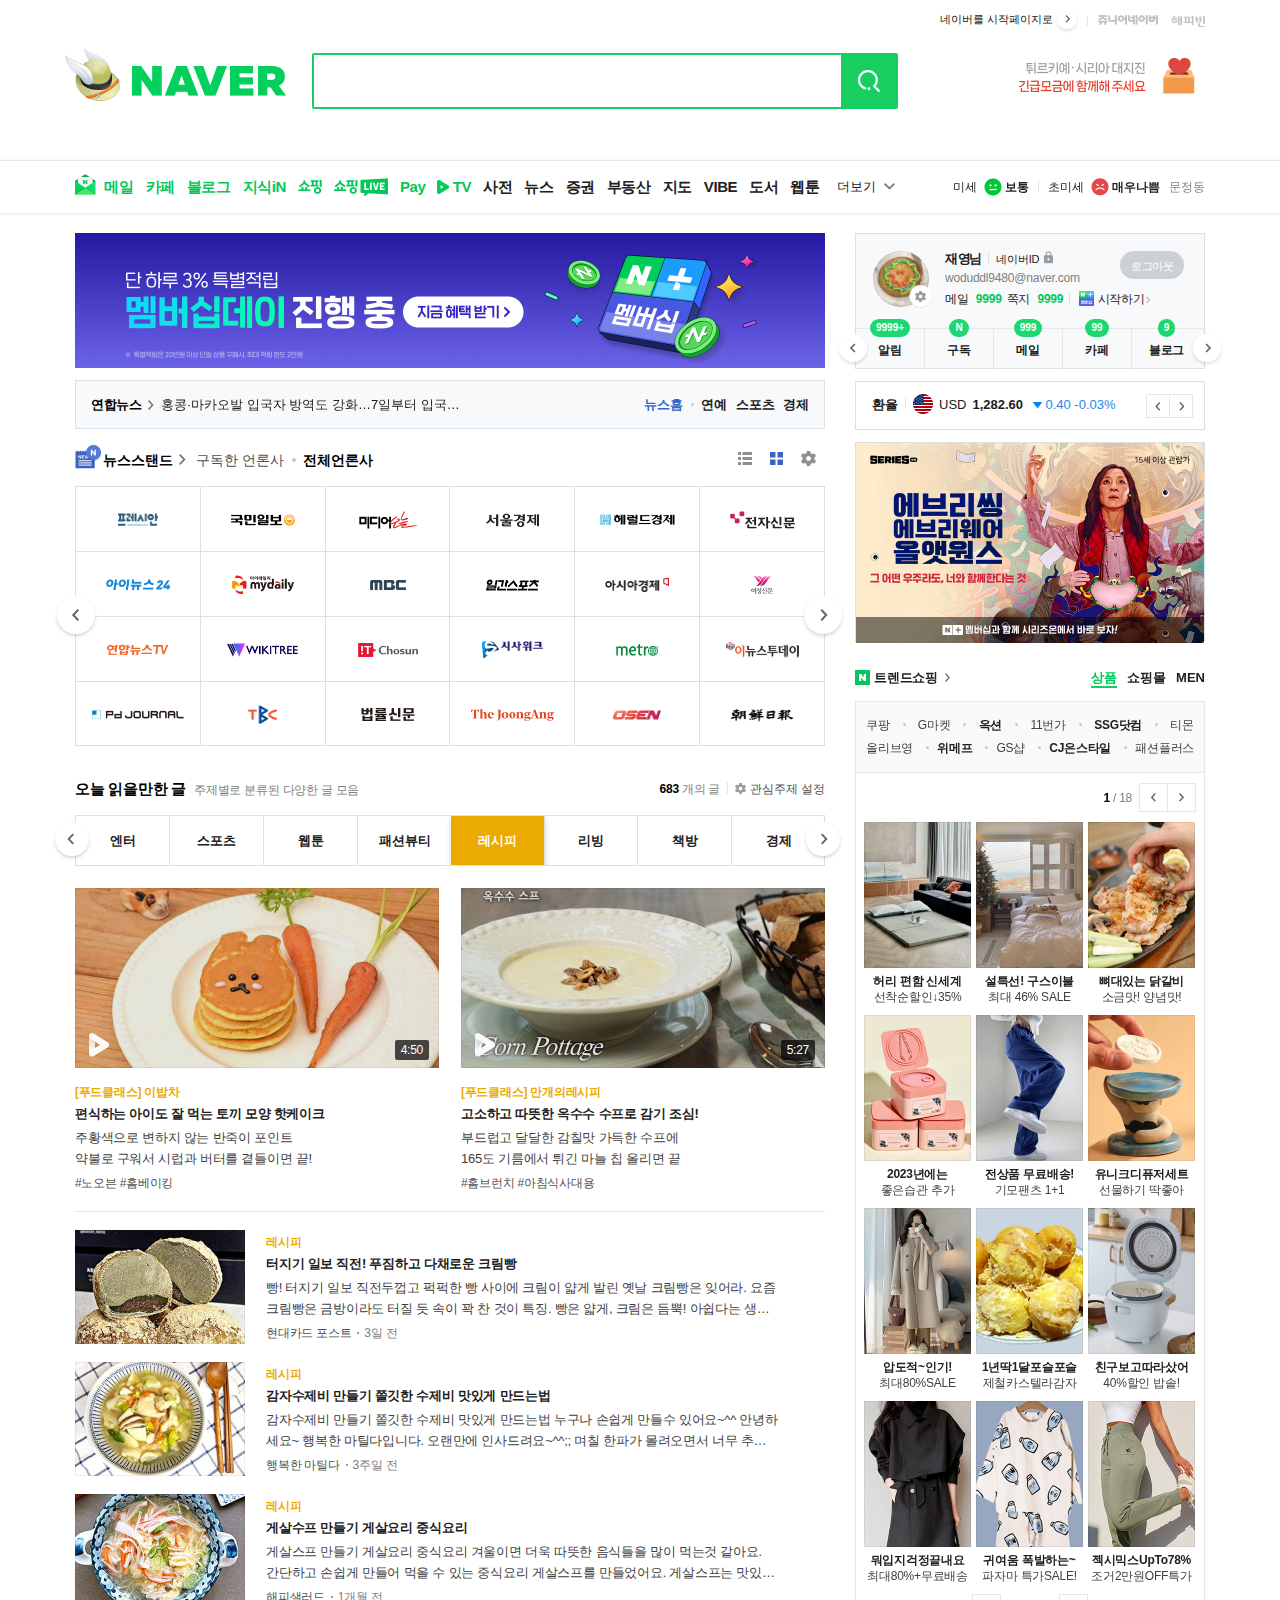
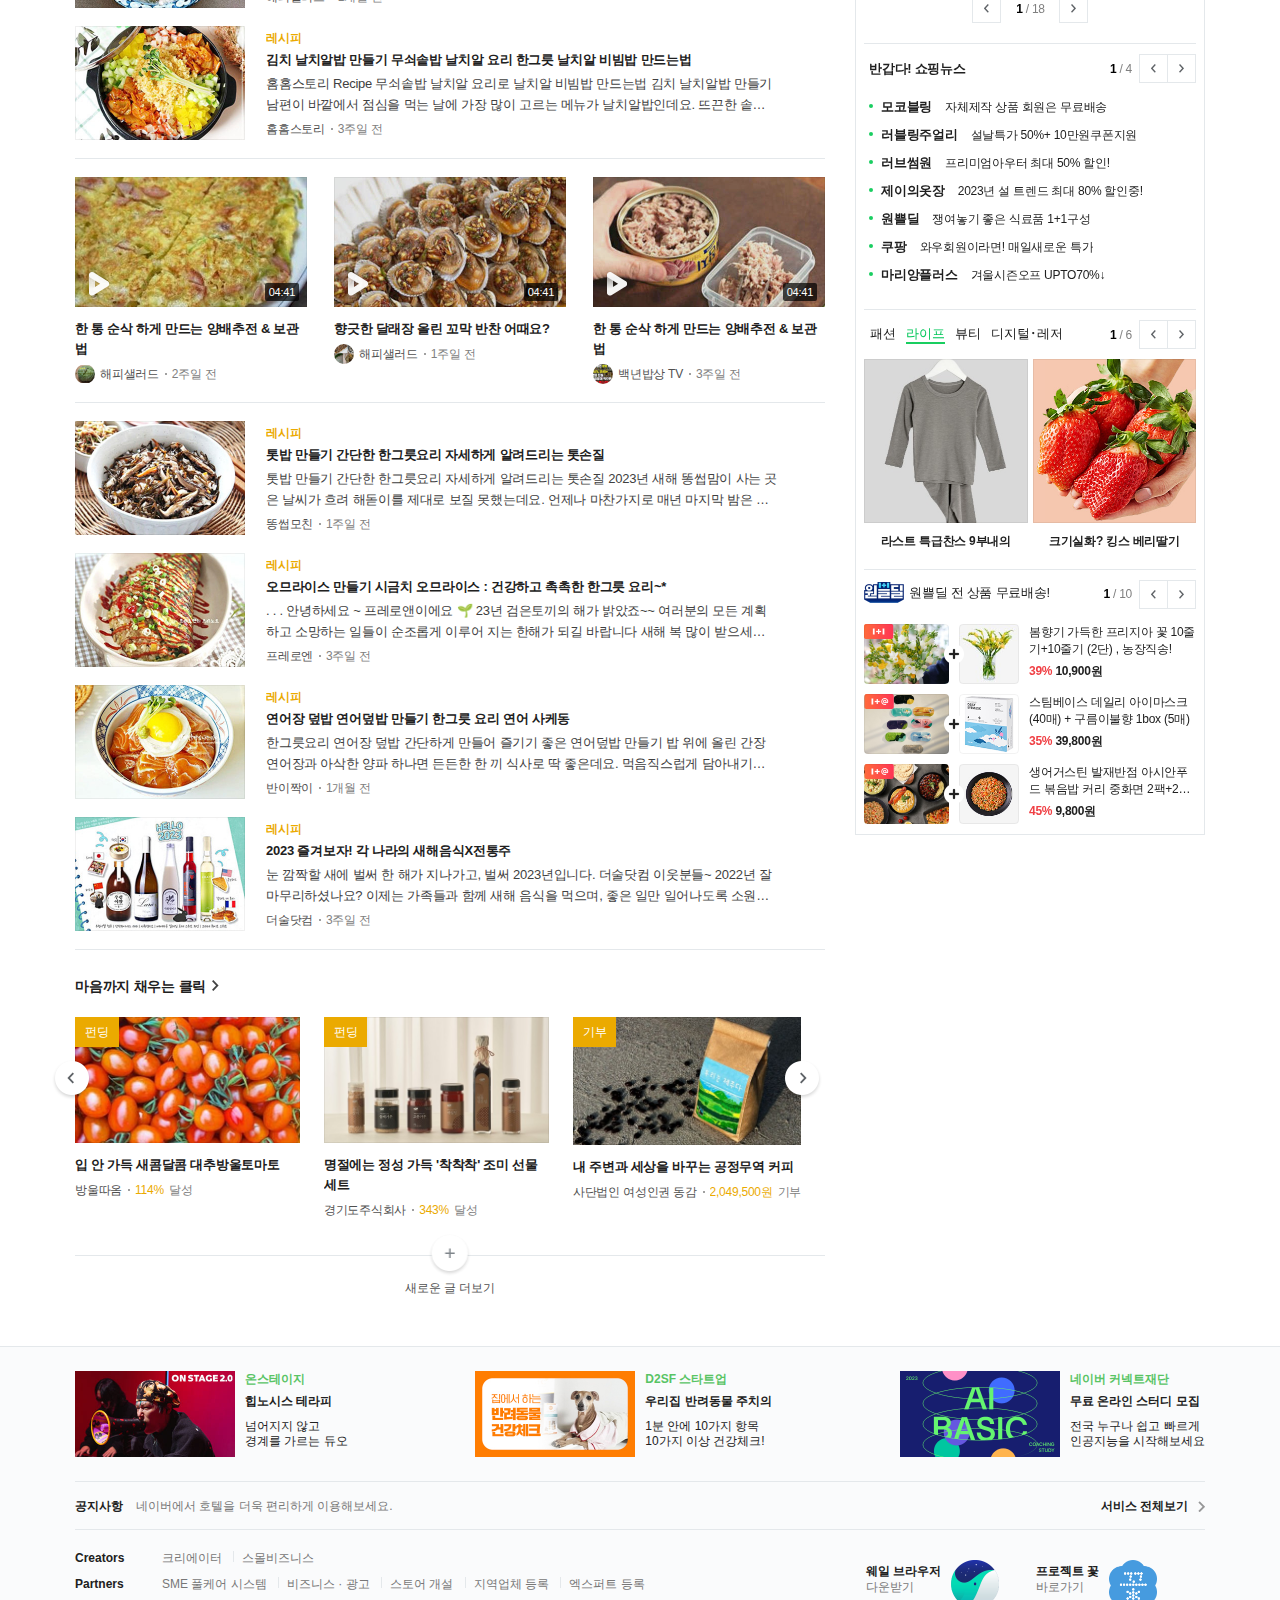
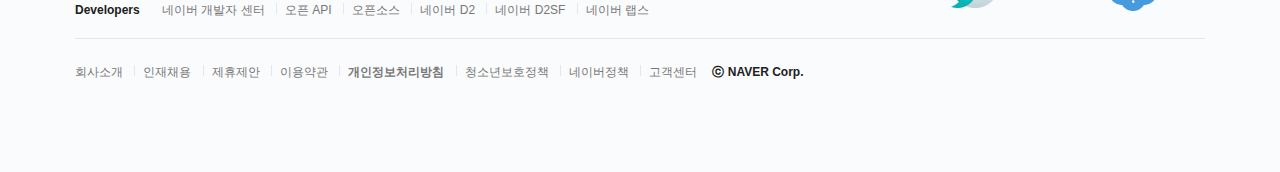
==== commit e75c5668: "원쁠딜 영역 마크업, 스타일 수정" ====
--- a/html/index.html
+++ b/html/index.html
@@ -64,6 +64,11 @@
                   <button class="autocomplete"></button>
                 </div> -->
             </div>
+            <div class="temp-ad">
+              <a href="">
+                <img src="/img/fund-ad.png" alt="" />
+              </a>
+            </div>
           </div>
         </div>
       </div>
@@ -216,8 +221,8 @@
           <div class="mainslider">
             <a href="">
               <img
-                src="/img/main_ragnarok.jpg"
-                alt="[광고] 라그나로크X 사전예약 중"
+                src="/img/main_banner.png"
+                alt="[광고]단 하루 3% 특별적립 멤버십데이 진행 중 지금 혜택 받기"
               />
             </a>
           </div>
@@ -1510,15 +1515,13 @@
                         <button type="button">패션</button>
                       </li>
                       <li class="">
-                        <button type="button">라이프</button>
+                        <button type="button" class="is_active">라이프</button>
                       </li>
                       <li class="">
                         <button type="button">뷰티</button>
                       </li>
                       <li class="">
-                        <button type="button" class="is_active">
-                          디지털･레저
-                        </button>
+                        <button type="button">디지털･레저</button>
                       </li>
                     </ul>
                     <div class="flex flex-align">
@@ -1537,6 +1540,140 @@
                       </div>
                     </div>
                   </div>
+                  <div class="product-plus__list">
+                    <ul class="flex">
+                      <li class="imgbox imgbox-plus">
+                        <a href="" target="_blank">
+                          <div class="area-thumb">
+                            <img src="/img/life_1.png" alt="" />
+                            <span class="border"></span>
+                          </div>
+                          <div class="area-text area-text__trend">
+                            <strong class="title"
+                              >라스트 특급찬스 9부내의</strong
+                            >
+                          </div>
+                        </a>
+                      </li>
+                      <li class="imgbox imgbox-plus">
+                        <a href="" target="_blank">
+                          <div class="area-thumb">
+                            <img src="/img/life_2.jpg" alt="" />
+                            <span class="border"></span>
+                          </div>
+                          <div class="area-text area-text__trend">
+                            <strong class="title"
+                              >크기실화? 킹스 베리딸기</strong
+                            >
+                          </div>
+                        </a>
+                      </li>
+                    </ul>
+                  </div>
+                </div>
+                <div class="product-deal">
+                  <div class="paging flex flex-align">
+                    <div class="title">
+                      <h3>원쁠딜 전 상품 무료배송!</h3>
+                    </div>
+                    <div class="flex flex-align">
+                      <div class="paging-num">
+                        <strong class="now"> 1 </strong>
+                        /
+                        <span>10</span>
+                      </div>
+                      <div class="paging-btn flex">
+                        <button class="paging-btn__prev">
+                          <i></i>
+                        </button>
+                        <button class="paging-btn__next">
+                          <i></i>
+                        </button>
+                      </div>
+                    </div>
+                  </div>
+                  <div class="product-deal__list">
+                    <ul>
+                      <li class="imgbox">
+                        <a href="" class="flex">
+                          <div class="area-thumb area-thumb__deal">
+                            <div class="img img-main">
+                              <img src="/img/deal_1.jpg" alt="" />
+                              <i class="ico-one"></i>
+                              <span class="img-bd"></span>
+                            </div>
+                            <i class="ico-addplus"></i>
+                            <div class="img img-sub">
+                              <img src="/img/deal_1-1.jpg" alt="" />
+                              <span class="img-bd"></span>
+                            </div>
+                          </div>
+                          <div class="area-text area-text__deal">
+                            <strong class="title"
+                              >봄향기 가득한 프리지아 꽃 10줄기+10줄기 (2단) ,
+                              농장직송!</strong
+                            >
+                            <div class="price">
+                              <em>39%</em>
+                              <span>10,900원</span>
+                            </div>
+                          </div>
+                        </a>
+                      </li>
+                      <li class="imgbox">
+                        <a href="" class="flex">
+                          <div class="area-thumb area-thumb__deal">
+                            <div class="img img-main">
+                              <img src="/img/deal_2.jpg" alt="" />
+                              <i class="ico-alpha"></i>
+                              <span class="img-bd"></span>
+                            </div>
+                            <i class="ico-addplus"></i>
+                            <div class="img img-sub">
+                              <img src="/img/deal_2-1.jpg" alt="" />
+                              <span class="img-bd"></span>
+                            </div>
+                          </div>
+                          <div class="area-text area-text__deal">
+                            <strong class="title"
+                              >스팀베이스 데일리 아이마스크 (40매) + 구름이불향
+                              1box (5매)</strong
+                            >
+                            <div class="price">
+                              <em>35%</em>
+                              <span>39,800원</span>
+                            </div>
+                          </div>
+                        </a>
+                      </li>
+                      <li class="imgbox">
+                        <a href="" class="flex">
+                          <div class="area-thumb area-thumb__deal">
+                            <div class="img img-main">
+                              <img src="/img/deal_3.jpg" alt="" />
+                              <i class="ico-alpha"></i>
+                              <span class="img-bd"></span>
+                            </div>
+                            <i class="ico-addplus"></i>
+                            <div class="img img-sub">
+                              <img src="/img/deal_3-1.jpg" alt="" />
+                              <span class="img-bd"></span>
+                            </div>
+                          </div>
+                          <div class="area-text area-text__deal">
+                            <strong class="title"
+                              >생어거스틴 발재반점 아시안푸드 볶음밥 커리 중화면
+                              2팩+2팩 2팩+2팩</strong
+                            >
+                            <div class="price">
+                              <em>45%</em>
+                              <span>9,800원</span>
+                            </div>
+                          </div>
+                        </a>
+                      </li>
+                    </ul>
+                  </div>
                 </div>
               </div>
             </div>
@@ -1553,15 +1690,15 @@
               <div class="thumb">
                 <img
                   src="/img/footer_img1.jpg"
-                  alt="카타르 월드컵 생중계 바로가기 썸네일"
+                  alt="힙노시스 테라피 바로가기 썸네일"
                 />
               </div>
               <div class="txt">
-                <div class="subtitle"><em>네이버 스포츠</em></div>
-                <div class="title"><strong>카타르 월드컵 생중계</strong></div>
+                <div class="subtitle"><em>온스테이지</em></div>
+                <div class="title"><strong>힙노시스 테라피</strong></div>
                 <div class="detail">
-                  <p>실시간 경기 같이 보고</p>
-                  <p>다 함께 응원해요!</p>
+                  <p>넘어지지 않고</p>
+                  <p>경계를 가르는 듀오</p>
                 </div>
               </div>
             </a>
--- a/css/style.min.css
+++ b/css/style.min.css
@@ -1 +1 @@
-.sound-only{position:absolute;clip:rect(0 0 0 0);width:1px;height:1px;margin:-1px;overflow:hidden;font-size:0}.wrap{width:1130px;margin:0 auto}.wrap-main{padding:20px 30px;justify-content:center}.wrap-footer{padding:0 0 92px}.txt-green{color:#03c75a}.flex,.footer .wrap>div{display:flex}.flex-start{justify-content:flex-start}.flex-end{justify-content:flex-end}.flex-center{justify-content:center}.flex-align{align-items:center}.fw-700,.footer .wrap .ad-list__cont .txt .subtitle em,.container-right .trend-head__tab li button,.container-right .issue-box .slide-link__content .now span,.container-right .account-tab .tab-wrap .tabs .tab .badge-green,.container-right .account-user .info-user .nickname,.container-left .today-conts .tab-wrap .tabs .name button,.container-left .newsstand-head>ul .left .press li.is_active button,.container-left .headline .link>div a,.em{font-weight:700 !important}.fw-500{font-weight:500 !important}.inline,.footer .wrap .notice-right .footer-title span:after,.container-right .trend-wrap .product-news__list ul li a strong:before,.container-right .trend-wrap .name-list li a:after,.container-right .trend-head a strong:after,.container-right .trend-head a strong:before,.container-right .issue-box__btn button:hover.slide-next i,.container-right .issue-box__btn button:hover.slide-prev i,.container-right .issue-box__btn button.slide-next i,.container-right .issue-box__btn button.slide-prev i,.container-right .issue-box .slide-link__content .rate .ico-arrowblue,.container-right .issue-box .slide-link__content .country .ico-usa,.container-right .issue-box .slide-link__title:after,.container-right .account-tab .tab-wrap .tabs .tab .badge-green,.container-right .account-tab .tab-wrap .tabs .tab,.container-right .account-user .new a.nplus:after,.container-right .account-user .new a.nplus i,.container-right .account-user .new a.note:after,.container-right .account-user .info-user .secure i,.container-right .account-user .info-user .nickname:after,.container-right .account-user .info-user .nickname span,.container-right .account-user .profile-pic i,.container-left .today-conts .tab-wrap .tab-cont .box-more button i,.container-left .today-conts .tab-wrap .tab-cont .box-btm .clickbtn-next,.container-left .today-conts .tab-wrap .tab-cont .box-btm .clickbtn-prev,.container-left .today-conts .tab-wrap .tab-cont .box-btm__strong:after,.container-left .today-conts .tab-wrap .todaybtn-next,.container-left .today-conts .tab-wrap .todaybtn-prev,.container-left .today-head__title .right .info .interest button i,.container-left .newsstand-wrap .container .newsbtn,.container-left .newsstand-head>ul .right .option li i,.container-left .newsstand-head>ul .left .press-home a strong:after,.container-left .newsstand-head>ul .left .press-home a strong:before,.container-left .headline .link-home a:after,.container-left .headline .newsbox-yh a strong:after,.header-btm .gnb-weather .temp-box__list .wx-degree span.max:before,.header-btm .gnb-weather .temp-box__list .wx-now i,.header-btm .gnb-weather .air-box__list .dust .status i,.header-btm .gnb-list .btn-more a span:after,.header-btm .gnb-list .item-box .item a i,.header-top .service .happybean .ico-happybean,.header-top .service .happybean,.header-top .service .jrnaver:before,.header-top .service .jrnaver .ico-jrnaver,.header-top .service .setlink::after,.header-top .main .logo-area .naver i,.product .paging-btn__next i,.product .paging-btn__prev i,.imgbox a .area-thumb i,.dot,.container-left .newsstand-head>ul .left .press-subs button:after,.imgbox a .area-text .info-source .name:after,.txt-bar2,.container-left .today-head__title .right .info .total:after,.header-btm .gnb-weather .air-box__list .dust .status-fine:after,.txt-bar li:after,.footer .wrap .info ul li:after,.footer .wrap .service-left__box .footer-conts li:after{display:inline-block}.no-underline,.footer .wrap .ad-list__cont:hover,.container-right .issue-box .slide-link:hover,.container-right .account-tab .tab-wrap .tabs .tab,.container-right .account-user .info .logout,.container-right .account-user .info-user .nickname,.container-left .newsstand-head>ul .left li a:hover,.container-left .headline .link:hover>div a,.container-left .headline .newsbox-yh:hover a,.header-btm .gnb-weather .temp .temp-box:hover,.header-btm .gnb-weather .air-box:hover,.header-btm .gnb-list .item-box .item a:hover,.imgbox a:hover,.imgbox a .area-text__trend .info:hover .info{text-decoration:none !important}.underline,.container-left .today-head__title .right .info .interest button:hover,.header-btm .gnb-weather .temp .temp-box:hover .place,.header-btm .gnb-weather .air-box:hover .place,.imgbox a:hover strong{text-decoration:underline !important}.txt-bar,.footer .wrap .info ul,.footer .wrap .service-left__box .footer-conts{display:flex}.txt-bar li:after,.footer .wrap .info ul li:after,.footer .wrap .service-left__box .footer-conts li:after{content:"";width:1px;height:11px;background-color:#e4e8eb;margin:0 8px}.txt-bar li:last-child:after,.footer .wrap .info ul li:last-child:after,.footer .wrap .service-left__box .footer-conts li:last-child:after{display:none}.txt-bar2,.container-left .today-head__title .right .info .total:after,.header-btm .gnb-weather .air-box__list .dust .status-fine:after{content:"";width:1px;height:12px;background-color:#e4e8eb}.dot,.container-right .trend-wrap .product-news__list ul li a strong:before,.container-right .trend-wrap .name-list li a:after,.container-left .newsstand-head>ul .left .press-subs button:after,.imgbox a .area-text .info-source .name:after{border-radius:50%}.dot-gray--l,.container-left .newsstand-head>ul .left .press-subs button:after{background-color:#c7ccd1;width:4px;height:4px}.dot-gray--s,.container-right .trend-wrap .name-list li a:after{background-color:#c9cccf;width:3px;height:3px}.dot-gray--xs,.imgbox a .area-text .info-source .name:after{background-color:gray;width:2px;height:2px}.dot-green,.container-right .trend-wrap .product-news__list ul li a strong:before{background-color:#1ace61;width:4px;height:4px}.enlarge,.footer .wrap .ad-list,.imgbox{border:none;transition:transform .2s cubic-bezier(0.165, 0.84, 0.44, 1);image-rendering:-webkit-optimize-contrast}.img-hover,.footer .wrap .ad-list__cont:hover img,.imgbox:hover img{transition-duration:.3s;transform:scale(1.05)}.badge{position:absolute;color:#fff}.badge-l{bottom:8px;right:10px;padding:3px 6px;font-size:12px;line-height:14px;border-radius:2px}.badge-s{right:8px;bottom:6px;padding:2px 4px;font-size:11px;line-height:14px;border-radius:2px}.badge .bg{position:absolute;top:0;left:0;right:0;bottom:0;opacity:.7;filter:alpha(opacity=70);background-color:#000;border-radius:2px;color:rgba(0,0,0,0);line-height:14px;border-radius:2px}.badge em{position:relative;z-index:1}.badge-today{position:absolute;top:0;left:0;max-width:100%}.badge-today .title{overflow:hidden;text-overflow:ellipsis;white-space:nowrap;display:block;height:30px;padding:0 10px;font-size:12px;line-height:30px;color:#fff}.badge-today .title-entertain{background-color:#e65da0}.badge-today .title-sports{background-color:#0147b5}.badge-today .title-webtoon{background-color:#66c971}.badge-today .title-fashion{background-color:#8449ca}.badge-today .title-recipe{background-color:#ebaa00}.badge-today .title-living{background-color:#c08d31}.badge-today .title-book{background-color:#42be6f}.badge-today .title-economy{background-color:#35ae5e}.badge-today .title-recommend{background-color:#5290ff}.badge-today .title-car{background-color:#4a94e1}.em-entertain{color:#e65da0}.em-sports{color:#0147b5}.em-webtoon{color:#66c971}.em-fashion{color:#8449ca}.em-recipe{color:#ebaa00}.em-living{color:#c08d31}.em-book{color:#42be6f}.em-economy{color:#35ae5e}.em-recommend{color:#5290ff}.em-car{color:#4a94e1}.ellipsis,.container-right .trend-wrap .product-news__list ul li a span,.imgbox a .area-text .info-source .name,.imgbox a .area-text .info-btm,.imgbox a .area-text .title,.imgbox a .area-text .em{overflow:hidden;text-overflow:ellipsis;white-space:nowrap;display:block}.ellipsis-2,.imgbox a .area-text__m .title,.imgbox a .area-text .info-main{display:-webkit-box;overflow:hidden;max-height:40px;line-height:20px;text-overflow:ellipsis;-webkit-line-clamp:2;-webkit-box-orient:vertical}.imgbox-l{width:364px}.imgbox-l:first-child{margin-right:22px}.imgbox-m{width:232px;margin-right:27px}.imgbox-m:last-child{margin-right:0}.imgbox-s{margin-bottom:18px}.imgbox-s:last-child{margin-bottom:0}.imgbox-trend{width:107px}.imgbox a .area-thumb{position:relative;overflow:hidden}.imgbox a .area-thumb__l{height:180px}.imgbox a .area-thumb__s{width:170px;height:114px;margin-right:21px}.imgbox a .area-thumb img{width:100%;-o-object-fit:cover;object-fit:cover}.imgbox a .area-thumb .border{position:absolute;top:0;left:0;right:0;bottom:0;opacity:.06;filter:alpha(opacity=6);border:1px solid #000}.imgbox a .area-thumb .dim{position:absolute;top:0;left:0;right:0;bottom:0;opacity:.1;filter:alpha(opacity=10);background-color:#000}.imgbox a .area-thumb i{position:absolute;bottom:9px;left:12px}.imgbox a .area-text{display:block;padding:16px 18px 0 0}.imgbox a .area-text .em{margin-bottom:6px}.imgbox a .area-text .title{font-size:13px;margin-bottom:5px}.imgbox a .area-text .info-main{color:#404040;font-size:13px;max-height:42px;line-height:21px;margin-bottom:4px}.imgbox a .area-text .info-btm{color:#505050;line-height:20px}.imgbox a .area-text .info-source{line-height:20px;word-break:keep-all}.imgbox a .area-text .info-source .name{color:#505050;line-height:20px}.imgbox a .area-text .info-source .name:after{content:"";margin:0 5px 0 6px;vertical-align:3px}.imgbox a .area-text .info .date{color:gray}.imgbox a .area-text .info .percent{color:gray}.imgbox a .area-text .info .percent em{margin-right:5px;margin-bottom:0;font-weight:500 !important}.imgbox a .area-text .info-thumb{margin-right:5px}.imgbox a .area-text .info-thumb img{width:20px;height:20px;border-radius:50%}.imgbox a .area-text__m{padding:12px 0px 0 0}.imgbox a .area-text__m .title{white-space:normal}.imgbox a .area-text__s{padding:4px 47px 0 0}.imgbox a .area-text__s .info-main{max-width:512px}.imgbox a .area-text__trend{padding:0;margin-top:5px;text-align:center}.imgbox a .area-text__trend .title{font-size:12px;margin-bottom:0}.imgbox a .area-text__trend .info{margin-bottom:0}.imgbox a .area-text__trend .info-main{font-size:12px;line-height:16px;margin-bottom:0}.product>div{padding-bottom:20px;border-bottom:1px solid #e4e8eb}.product>div:last-child{border-bottom:none}.product .thumb ul{flex-wrap:wrap}.product .thumb ul li{margin:10px 5px 0 0}.product .thumb ul li:nth-child(3n){margin-right:0}.product .thumb .paging-num{margin:0 15px}.product .paging{padding-top:10px}.product .paging-num{margin-right:7px;color:gray}.product .paging-num strong{color:initial}.product .paging-btn button{width:29px;height:29px;border:1px solid #e4e8eb;background-color:#fff;padding:9px 10px 9px 10px}.product .paging-btn__prev:hover{background-color:#f7f9fa}.product .paging-btn__next{margin-left:-1px}.product .paging-btn__next:hover{background-color:#f7f9fa}.sprMain-top,.footer .wrap .notice-right .footer-title span:after,.container-left .headline .newsbox-yh a strong:after,.header-btm .gnb-list .btn-more a span:after,.header-top .service .happybean:hover .ico-happybean,.header-top .service .jrnaver:hover .ico-jrnaver,.header-top .service .setlink::after,.ico-newsstand,.container-left .newsstand-head>ul .left .press-home a strong:before,.ico-dust--verybad,.header-btm .gnb-weather .air-box__list .dust .status-super i,.ico-dust--bad,.ico-dust--normal,.header-btm .gnb-weather .air-box__list .dust .status-fine i,.ico-dust--good,.ico-slideprev,.ico-shoplive,.ico-shop,.ico-mail,.ico-search,.ico-happybean,.ico-jrnaver,.ico-naver,.header-top .main .logo-area .naver i{background-image:url("/img/sp_main.png");background-size:442px 428px;vertical-align:top;background-repeat:no-repeat}.sprMain,.container-right .issue-box__btn button:hover.slide-next i,.container-right .issue-box__btn button:hover.slide-prev i,.container-right .issue-box__btn button.slide-next i:hover,.container-right .issue-box__btn button.slide-prev i:hover,.container-left .today-conts .tab-wrap .tab-cont .box-btm .clickbtn-next:hover,.container-left .today-conts .tab-wrap .tab-cont .box-btm .clickbtn-prev:hover,.container-left .today-conts .tab-wrap .tab-cont .box-btm__strong:after,.container-left .today-conts .tab-wrap .todaybtn-next:hover,.container-left .today-conts .tab-wrap .todaybtn-prev:hover,.container-left .today-head__title .right .info .interest button:hover i,.container-left .newsstand-wrap .container .newsbtn-next:hover,.container-left .newsstand-wrap .container .newsbtn-prev:hover,.container-left .newsstand-head>ul .left .press-home a strong:after,.header-btm .gnb-weather .temp-box__list .wx-degree span.max:before,.ico-more,.ico-play--l,.ico-setting3,.container-left .today-head__title .right .info .interest button i,.ico-setting2,.ico-table--blue,.container-left .newsstand-head>ul .right .option-table.is_active i,.ico-table,.ico-list--blue,.container-left .newsstand-head>ul .right .option-list.is_active i,.ico-list,.ico-issue--next,.container-right .issue-box__btn button.slide-next i,.ico-issue--prev,.container-right .issue-box__btn button.slide-prev i,.ico-arrowblue,.container-right .issue-box .slide-link__content .rate .ico-arrowblue,.ico-usa,.container-right .issue-box .slide-link__content .country .ico-usa,.ico-next--l,.container-left .newsstand-wrap .container .newsbtn-next,.ico-prev--l,.container-left .newsstand-wrap .container .newsbtn-prev,.ico-next--m,.container-left .today-conts .tab-wrap .tab-cont .box-btm .clickbtn-next,.container-left .today-conts .tab-wrap .todaybtn-next,.ico-prev--m,.container-left .today-conts .tab-wrap .tab-cont .box-btm .clickbtn-prev,.container-left .today-conts .tab-wrap .todaybtn-prev,.ico-tv{background-image:url("/img/sp_main.png");background-size:442px 428px;background-repeat:no-repeat}.sprWeather,.ico-weather--42,.ico-weather--41,.ico-weather--40,.ico-weather--39,.ico-weather--38,.ico-weather--37,.ico-weather--36,.ico-weather--35,.ico-weather--34,.ico-weather--33,.ico-weather--32,.ico-weather--31,.ico-weather--30,.ico-weather--29,.ico-weather--28,.ico-weather--27,.ico-weather--26,.ico-weather--25,.ico-weather--24,.ico-weather--23,.ico-weather--22,.ico-weather--21,.ico-weather--20,.ico-weather--19,.ico-weather--18,.ico-weather--17,.ico-weather--16,.ico-weather--15,.ico-weather--14,.ico-weather--13,.ico-weather--12,.ico-weather--11,.ico-weather--10,.ico-weather--9,.ico-weather--8,.ico-weather--7,.ico-weather--6,.ico-weather--5,.ico-weather--4,.ico-weather--3,.ico-weather--2,.header-btm .gnb-weather .temp-box__list .wx-now i,.ico-weather--1{background-image:url("/img/sp_weather.png");background-size:215px 184px;vertical-align:top;background-repeat:no-repeat}.sprMy,.container-right .account-tab button:hover.next,.container-right .account-tab button:hover.prev,.container-right .account-user .new a.nplus:after,.container-right .account-user .info-user .secure:hover .ico-secure,.ico-next,.container-right .account-tab button.next,.ico-prev,.container-right .account-tab button.prev,.ico-nplus,.ico-secure,.ico-setting{background-image:url("/img/sp_my.png");background-size:307px 289px;background-repeat:no-repeat}.sprTrend,.container-right .trend-head a strong:after,.ico-trend--home,.container-right .trend-head a strong:before{background-image:url("/img/sp_trend.png");background-size:129px 101px;background-repeat:no-repeat}.sprTrend-top,.ico-trendN--hover,.product .paging-btn__next:hover i,.ico-trendP--hover,.product .paging-btn__prev:hover i,.ico-trend--next,.product .paging-btn__next i,.ico-trend--prev,.product .paging-btn__prev i{background-image:url("/img/sp_trend.png");background-size:129px 101px;background-repeat:no-repeat;vertical-align:top}.ico-naver,.header-top .main .logo-area .naver i{width:222px;height:52px;background-position:0 -158px}.ico-jrnaver{width:60px;height:10px;background-position:-264px -296px}.ico-happybean{width:34px;height:11px;background-position:-365px -245px}.ico-search{width:22px;height:22px;background-position:-420px -24px}.ico-mail{width:21px;height:21px;background-position:-420px -73px}.ico-shop{width:24px;height:15px;background-position:-76px -389px}.ico-shoplive{width:54px;height:18px;background-position:-209px -269px}.ico-tv{width:12px;height:14px;background-position:-256px -212px}.ico-setting{width:23px;height:23px;background-position:-50px -249px}.ico-secure{width:9px;height:13px;background-position:-42px -275px}.ico-nplus{width:15px;height:15px;background-position:-231px -249px}.ico-prev,.container-right .account-tab button.prev{width:34px;height:34px;background-position:-145px -37px}.ico-next,.container-right .account-tab button.next{width:34px;height:34px;background-position:-73px -37px}.ico-prev--m,.container-left .today-conts .tab-wrap .tab-cont .box-btm .clickbtn-prev,.container-left .today-conts .tab-wrap .todaybtn-prev{width:40px;height:40px;background-position:-128px -342px}.ico-next--m,.container-left .today-conts .tab-wrap .tab-cont .box-btm .clickbtn-next,.container-left .today-conts .tab-wrap .todaybtn-next{width:40px;height:40px;background-position:-86px -342px}.ico-prev--l,.container-left .newsstand-wrap .container .newsbtn-prev{width:44px;height:44px;background-position:-224px -158px}.ico-next--l,.container-left .newsstand-wrap .container .newsbtn-next{width:44px;height:44px;background-position:-92px -296px}.ico-slideprev{width:6px;height:9px;background-position:-162px -327px}.ico-usa,.container-right .issue-box .slide-link__content .country .ico-usa{width:20px;height:20px;background-position:-420px -118px}.ico-arrowblue,.container-right .issue-box .slide-link__content .rate .ico-arrowblue{width:9px;height:6px;background-position:-433px -402px}.ico-issue--prev,.container-right .issue-box__btn button.slide-prev i{width:6px;height:9px;background-position:-162px -327px}.ico-issue--next,.container-right .issue-box__btn button.slide-next i{width:5px;height:9px;background-position:-146px -327px}.ico-dust--good{width:18px;height:19px;background-position:-420px -266px}.ico-dust--normal,.header-btm .gnb-weather .air-box__list .dust .status-fine i{width:18px;height:19px;background-position:-420px -246px}.ico-dust--bad{width:18px;height:19px;background-position:-420px -286px}.ico-dust--verybad,.header-btm .gnb-weather .air-box__list .dust .status-super i{width:18px;height:19px;background-position:-420px -226px}.ico-weather--1{width:25px;height:20px;background-position:-3px -3px}.ico-weather--2,.header-btm .gnb-weather .temp-box__list .wx-now i{width:22px;height:22px;background-position:-34px -3px}.ico-weather--3{width:26px;height:20px;background-position:-64px -4px}.ico-weather--4{width:24px;height:24px;background-position:-96px -3px}.ico-weather--5{width:27px;height:20px;background-position:-125px -4px}.ico-weather--6{width:26px;height:22px;background-position:-156px -3px}.ico-weather--7{width:26px;height:21px;background-position:-187px -4px}.ico-weather--8{width:23px;height:23px;background-position:-3px -34px}.ico-weather--9{width:24px;height:22px;background-position:-34px -35px}.ico-weather--10{width:26px;height:20px;background-position:-64px -35px}.ico-weather--11{width:19px;height:19px;background-position:-97px -35px}.ico-weather--12{width:25px;height:26px;background-position:-126px -32px}.ico-weather--13{width:25px;height:22px;background-position:-156px -34px}.ico-weather--14{width:25px;height:26px;background-position:-187px -32px}.ico-weather--15{width:25px;height:20px;background-position:-2px -66px}.ico-weather--16{width:24px;height:21px;background-position:-34px -65px}.ico-weather--17{width:23px;height:24px;background-position:-65px -64px}.ico-weather--18{width:19px;height:19px;background-position:-96px -66px}.ico-weather--19{width:19px;height:22px;background-position:-129px -64px}.ico-weather--20{width:25px;height:22px;background-position:-156px -66px}.ico-weather--21{width:25px;height:27px;background-position:-187px -63px}.ico-weather--22{width:21px;height:23px;background-position:-4px -96px}.ico-weather--23{width:19px;height:22px;background-position:-36px -95px}.ico-weather--24{width:24px;height:25px;background-position:-64px -95px}.ico-weather--25{width:20px;height:20px;background-position:-98px -95px}.ico-weather--26{width:26px;height:20px;background-position:-125px -97px}.ico-weather--27{width:23px;height:24px;background-position:-158px -95px}.ico-weather--28{width:26px;height:22px;background-position:-187px -95px}.ico-weather--29{width:19px;height:19px;background-position:-5px -128px}.ico-weather--30{width:19px;height:19px;background-position:-36px -128px}.ico-weather--31{width:23px;height:21px;background-position:-65px -127px}.ico-weather--32{width:26px;height:22px;background-position:-96px -127px}.ico-weather--33{width:25px;height:22px;background-position:-126px -127px}.ico-weather--34{width:23px;height:24px;background-position:-158px -126px}.ico-weather--35{width:26px;height:22px;background-position:-187px -126px}.ico-weather--36{width:26px;height:22px;background-position:-3px -158px}.ico-weather--37{width:25px;height:22px;background-position:-33px -158px}.ico-weather--38{width:25px;height:24px;background-position:-64px -158px}.ico-weather--39{width:25px;height:21px;background-position:-94px -158px}.ico-weather--40{width:25px;height:21px;background-position:-125px -158px}.ico-weather--41{width:25px;height:21px;background-position:-156px -158px}.ico-weather--42{width:25px;height:25px;background-position:-188px -156px}.ico-newsstand,.container-left .newsstand-head>ul .left .press-home a strong:before{width:27px;height:24px;background-position:-272px -342px}.ico-list{width:14px;height:13px;background-position:-244px -310px}.ico-list--blue,.container-left .newsstand-head>ul .right .option-list.is_active i{width:14px;height:13px;background-position:-260px -310px}.ico-table{width:13px;height:13px;background-position:-291px -310px}.ico-table--blue,.container-left .newsstand-head>ul .right .option-table.is_active i{width:13px;height:13px;background-position:-276px -310px}.ico-setting2{width:15px;height:15px;background-position:-102px -386px}.ico-setting3,.container-left .today-head__title .right .info .interest button i{width:11px;height:11px;background-position:-332px -310px}.ico-play--l{width:24px;height:28px;background-position:-246px -342px}.ico-more{width:42px;height:42px;background-position:0 -342px}.ico-trend--home,.container-right .trend-head a strong:before{width:15px;height:15px;background-position:-109px -22px}.ico-trend--prev,.product .paging-btn__prev i{width:5px;height:9px;background-position:-116px -60px}.ico-trend--next,.product .paging-btn__next i{width:5px;height:9px;background-position:-109px -60px}.ico-trendP--hover,.product .paging-btn__prev:hover i{width:5px;height:9px;background-position:-116px -49px}.ico-trendN--hover,.product .paging-btn__next:hover i{width:5px;height:9px;background-position:-123px -49px}.header{position:relative;background-color:#fff;z-index:2000}.header-top{height:160px;padding-top:10px}.header-top .main{align-items:initial;padding:19px 0 20px}.header-top .main .logo{height:100%}.header-top .main .logo-area{display:block}.header-top .main .logo-area .naver i{margin:-4px 10px 0px -10px}.header-top .main .search fieldset .search-box{justify-content:space-between;width:586px;height:56px;margin-left:15px;border:2px solid #19ce60;border-radius:2px}.header-top .main .search fieldset .search-box__input input{width:446px;height:98%;padding:13px 15px;margin:1px;background-color:#fff;line-height:24px;color:#000;font-weight:700;font-size:18px;outline:0}.header-top .main .search fieldset .search-box__btn{width:55px;height:52px;background-color:#19ce60;cursor:pointer;align-items:center}.header-top .main .search-box{position:absolute}.header-top .main .search-btn{position:absolute}.header-top .service{display:flex;justify-content:flex-end;align-items:center;margin-top:1px}.header-top .service .setlink{font-size:11px;line-height:17px}.header-top .service .setlink::after{content:"";width:26px;height:26px;background-position:-382px -213px;vertical-align:top;content:"";margin:-3px 0 0 1px}.header-top .service .setlink:hover{text-decoration:underline}.header-top .service .jrnaver{margin-right:10px}.header-top .service .jrnaver .ico-jrnaver{margin:2px 3px 0 0}.header-top .service .jrnaver:hover{text-decoration:none !important}.header-top .service .jrnaver:hover .ico-jrnaver{width:60px;height:10px;background-position:-326px -296px !important}.header-top .service .jrnaver:before{content:"";width:1px;height:10px;margin:3px 7px;background-color:#e4e8eb}.header-top .service .happybean .ico-happybean{vertical-align:text-top}.header-top .service .happybean:hover{text-decoration:none !important}.header-top .service .happybean:hover .ico-happybean{width:34px;height:11px;background-position:-380px -199px !important}.header-btm{width:100%;border-top:1px solid #e4e8eb;box-shadow:0 1px 3px 0 rgba(0,0,0,.12)}.header-btm .gnb{height:52px;justify-content:space-between}.header-btm .gnb-list{padding:11px 0}.header-btm .gnb-list .item-box .item{margin-right:12px}.header-btm .gnb-list .item-box .item a{vertical-align:middle}.header-btm .gnb-list .item-box .item a i.ico-mail{margin-right:5px}.header-btm .gnb-list .item-box .item a i.ico-shoplive{margin-bottom:2px}.header-btm .gnb-list .item-box .item a i.ico-tv{margin-bottom:-2px}.header-btm .gnb-list .item-box .item a span{font-size:15px;line-height:30px;font-weight:700;letter-spacing:-0.4px}.header-btm .gnb-list .btn-more a span{margin-left:5px;font-size:13px;line-height:30px;color:#202020;text-align:right}.header-btm .gnb-list .btn-more a span:after{content:"";width:11px;height:7px;background-position:-402px -296px;margin-top:11px;margin-left:8px}.header-btm .gnb-weather{width:270px;overflow:hidden}.header-btm .gnb-weather .air-box{justify-content:flex-end}.header-btm .gnb-weather .air-box__list{height:52px;line-height:52px}.header-btm .gnb-weather .air-box__list .dust .status{margin-left:7px}.header-btm .gnb-weather .air-box__list .dust .status i{vertical-align:middle}.header-btm .gnb-weather .air-box__list .dust .status-fine:after{margin:0px 9px -1px 5px}.header-btm .gnb-weather .temp-box{justify-content:flex-end}.header-btm .gnb-weather .temp-box__list{height:52px;line-height:52px}.header-btm .gnb-weather .temp-box__list .wx-now{margin-right:9px}.header-btm .gnb-weather .temp-box__list .wx-now i{margin-right:12px}.header-btm .gnb-weather .temp-box__list .wx-now strong{font-size:13px}.header-btm .gnb-weather .temp-box__list .wx-now strong.deg{font-size:15px;margin-right:5px}.header-btm .gnb-weather .temp-box__list .wx-degree span{font-size:13px}.header-btm .gnb-weather .temp-box__list .wx-degree span.min{color:#2586ee}.header-btm .gnb-weather .temp-box__list .wx-degree span.max{color:#e9564a}.header-btm .gnb-weather .temp-box__list .wx-degree span.max:before{content:"";width:5px;height:11px;background-position:-437px -182px;margin:0 3px -1px}.header-btm .gnb-weather .place{color:gray;margin-left:9px}.container-left{margin-right:30px}.container-left>div{box-sizing:border-box;width:750px}.container-left .mainslider{height:135px}.container-left .mainslider a{display:block;height:135px}.container-left .mainslider a img{width:100%;height:100%;image-rendering:-webkit-optimize-contrast}.container-left .headline{justify-content:space-between;margin:12px 0 0;padding:12px 15px 11px 15px;border:1px solid #dae1e6;background-color:#f7f9fa;line-height:24px;height:49px}.container-left .headline .newsbox-yh{max-width:80px}.container-left .headline .newsbox-yh a{margin-right:1px;font-size:13px;color:#000;letter-spacing:-0.3px}.container-left .headline .newsbox-yh a strong:after{content:"";width:6px;height:10px;background-position:-262px -112px;margin:7px 6px 0}.container-left .headline .newsbox-slider{overflow:hidden;height:inherit}.container-left .headline .newsbox-slider .swiper-news a{overflow:hidden;text-overflow:ellipsis;white-space:nowrap;display:block;width:310px;font-size:13px}.container-left .headline .link>div a{font-size:13px}.container-left .headline .link-home{margin-right:7px}.container-left .headline .link-home a:after{content:"";background-color:#c8ccd1;width:3px;height:3px;border-radius:50%;vertical-align:top;margin-left:8px;vertical-align:3px}.container-left .headline .link-category a{margin-right:5px}.container-left .headline .link-category a:last-child{margin-right:0}.container-left .headline .link .is_active{color:#3565c9}.container-left .newsstand-head{padding:22px 0 16px;font-size:14px;line-height:18px}.container-left .newsstand-head>ul{width:100%;justify-content:space-between}.container-left .newsstand-head>ul .left li a,.container-left .newsstand-head>ul .left li button{font-size:14px}.container-left .newsstand-head>ul .left .press li.is_active button{color:#000}.container-left .newsstand-head>ul .left .press-home a strong{color:#000}.container-left .newsstand-head>ul .left .press-home a strong:before{content:"";margin:-6px 1px 0 0}.container-left .newsstand-head>ul .left .press-home a strong:after{content:"";width:7px;height:11px;background-position:-410px -213px;margin:0 10px 0 6px}.container-left .newsstand-head>ul .left .press-subs button{color:#505050}.container-left .newsstand-head>ul .left .press-subs button:after{content:"";margin:0 7px 0 8px;vertical-align:3px}.container-left .newsstand-head>ul .right .option li{padding:0 9px}.container-left .newsstand-head>ul .right .option-list i{opacity:.7}.container-left .newsstand-head>ul .right .option-list:hover i{opacity:1}.container-left .newsstand-head>ul .right .option-list.is_active i{opacity:1 !important}.container-left .newsstand-head>ul .right .option-table i{opacity:.7}.container-left .newsstand-head>ul .right .option-table:hover i{opacity:1}.container-left .newsstand-head>ul .right .option-table.is_active i{opacity:1}.container-left .newsstand-head>ul .right .option-setting i{opacity:.7}.container-left .newsstand-head>ul .right .option-setting:hover i{opacity:1}.container-left .newsstand-wrap{width:100%}.container-left .newsstand-wrap .container{position:relative;height:260px;border:1px solid #dae1e6;border-width:0 0 1px 1px;flex-wrap:wrap}.container-left .newsstand-wrap .container .newsbtn{position:absolute;top:109px;z-index:10;cursor:pointer}.container-left .newsstand-wrap .container .newsbtn-prev{left:-22px}.container-left .newsstand-wrap .container .newsbtn-prev:hover{width:44px;height:44px;background-position:-46px -296px}.container-left .newsstand-wrap .container .newsbtn-next{right:-20px}.container-left .newsstand-wrap .container .newsbtn-next:hover{width:44px;height:44px;background-position:0 -296px}.container-left .newsstand-wrap .container-item{border:1px solid #dae1e6;border-width:1px 1px 0 0;width:16.6666666667%;height:65px}.container-left .newsstand-wrap .container-item a{display:block;padding:23px 0 23px;text-align:center}.container-left .newsstand-wrap .container-item a img{height:20px;image-rendering:-webkit-optimize-contrast}.container-left .today{padding:35px 0 27px;letter-spacing:-0.25px}.container-left .today-head{padding-bottom:17px}.container-left .today-head__title{justify-content:space-between;width:100%}.container-left .today-head__title strong{color:#000}.container-left .today-head__title span{color:gray}.container-left .today-head__title button{color:#505050}.container-left .today-head__title .left .title li strong{font-size:15px}.container-left .today-head__title .left .title li:first-child{margin-right:8px}.container-left .today-head__title .right .info .total strong{margin-right:3px}.container-left .today-head__title .right .info .total:after{margin:-1px 7px -1px 4px}.container-left .today-head__title .right .info .interest button i{margin-bottom:-1px}.container-left .today-head__title .right .info .interest button:hover i{width:11px;height:11px;background-position:-358px -310px}.container-left .today-conts .tab-wrap{position:relative}.container-left .today-conts .tab-wrap .todaybtn{position:absolute;cursor:pointer;z-index:10}.container-left .today-conts .tab-wrap .todaybtn-prev{top:6px;left:-23px}.container-left .today-conts .tab-wrap .todaybtn-prev:hover{width:40px;height:40px;background-position:-170px -342px}.container-left .today-conts .tab-wrap .todaybtn-next{top:6px;right:-18px}.container-left .today-conts .tab-wrap .todaybtn-next:hover{width:40px;height:40px;background-position:-44px -342px}.container-left .today-conts .tab-wrap .tabs{overflow:hidden;white-space:nowrap;border:1px solid #dae1e6}.container-left .today-conts .tab-wrap .tabs .name{display:inline-block;width:94px;z-index:1;vertical-align:top}.container-left .today-conts .tab-wrap .tabs .name button{display:block;border-right:1px solid #dae1e6;width:94px;font-size:13px;line-height:49px;text-align:center}.container-left .today-conts .tab-wrap .tabs .name.is_active button{color:#fff;margin:0 -1px;border-radius:1px;box-shadow:0 3px 6px 0 rgba(0,0,0,.16)}.container-left .today-conts .tab-wrap .tabs .name.is_active button:hover{color:#fff}.container-left .today-conts .tab-wrap .tabs .name-entertain:hover button{color:#e65da0}.container-left .today-conts .tab-wrap .tabs .name-entertain.is_active button{background-color:#e65da0}.container-left .today-conts .tab-wrap .tabs .name-soprts:hover button{color:#0147b5}.container-left .today-conts .tab-wrap .tabs .name-soprts.is_active button{background-color:#0147b5}.container-left .today-conts .tab-wrap .tabs .name-webtoon:hover button{color:#66c971}.container-left .today-conts .tab-wrap .tabs .name-webtoon.is_active button{background-color:#66c971}.container-left .today-conts .tab-wrap .tabs .name-fashion:hover button{color:#8449ca}.container-left .today-conts .tab-wrap .tabs .name-fashion.is_active button{background-color:#8449ca}.container-left .today-conts .tab-wrap .tabs .name-recipe:hover button{color:#ebaa00}.container-left .today-conts .tab-wrap .tabs .name-recipe.is_active button{background-color:#ebaa00}.container-left .today-conts .tab-wrap .tabs .name-living:hover button{color:#c08d31}.container-left .today-conts .tab-wrap .tabs .name-living.is_active button{background-color:#c08d31}.container-left .today-conts .tab-wrap .tabs .name-book:hover button{color:#42be6f}.container-left .today-conts .tab-wrap .tabs .name-book.is_active button{background-color:#42be6f}.container-left .today-conts .tab-wrap .tabs .name-economy:hover button{color:#35ae5e}.container-left .today-conts .tab-wrap .tabs .name-economy.is_active button{background-color:#35ae5e}.container-left .today-conts .tab-wrap .tabs .name-recommend:hover button{color:#5290ff}.container-left .today-conts .tab-wrap .tabs .name-recommend.is_active button{background-color:#5290ff}.container-left .today-conts .tab-wrap .tabs .name-car:hover button{color:#4a94e1}.container-left .today-conts .tab-wrap .tabs .name-car.is_active button{background-color:#4a94e1}.container-left .today-conts .tab-wrap .tab-cont{padding-top:4px}.container-left .today-conts .tab-wrap .tab-cont .box{border-bottom:1px solid #e4e8eb}.container-left .today-conts .tab-wrap .tab-cont .box:last-child{border-bottom:none !important}.container-left .today-conts .tab-wrap .tab-cont .box-top{padding:18px 0}.container-left .today-conts .tab-wrap .tab-cont .box-btm{padding:18px 0;position:relative;padding-top:24px}.container-left .today-conts .tab-wrap .tab-cont .box-btm .imgbox-m{margin-right:24px}.container-left .today-conts .tab-wrap .tab-cont .box-btm__strong{line-height:25px;font-size:14px}.container-left .today-conts .tab-wrap .tab-cont .box-btm__strong:after{content:"";width:7px;height:11px;background-position:-408px -146px;margin-left:6px}.container-left .today-conts .tab-wrap .tab-cont .box-btm .clickbtn{position:absolute;top:110px;z-index:10;cursor:pointer}.container-left .today-conts .tab-wrap .tab-cont .box-btm .clickbtn-prev{left:-23px}.container-left .today-conts .tab-wrap .tab-cont .box-btm .clickbtn-prev:hover{width:40px;height:40px;background-position:-170px -342px}.container-left .today-conts .tab-wrap .tab-cont .box-btm .clickbtn-next{right:3px}.container-left .today-conts .tab-wrap .tab-cont .box-btm .clickbtn-next:hover{width:40px;height:40px;background-position:-44px -342px}.container-left .today-conts .tab-wrap .tab-cont .box-btm>div{padding:18px 0 17px;position:relative}.container-left .today-conts .tab-wrap .tab-cont .box-more{position:relative;padding-top:18px;margin-bottom:25px}.container-left .today-conts .tab-wrap .tab-cont .box-more button{position:absolute;top:50%;left:50%;transform:translate(-50%, -50%)}.container-left .today-conts .tab-wrap .tab-cont .box-more button p{color:#505050}.container-right{width:350px}.container-right>div{box-sizing:border-box;width:100%}.container-right .account{border:1px solid #dae1e6;background-color:#f7f9fa;letter-spacing:-0.2px}.container-right .account-user{padding:17px 17px 0;position:relative}.container-right .account-user .profile{position:relative;margin-right:16px}.container-right .account-user .profile-pic{position:relative;width:56px;height:56px}.container-right .account-user .profile-pic img{width:100%;border-radius:50%;background-color:#fff}.container-right .account-user .profile-pic .thumb-bd{position:absolute;top:0;left:0;right:0;bottom:0;opacity:.08;filter:alpha(opacity=8);border:1px solid #000;border-radius:50%}.container-right .account-user .profile-pic i{position:absolute;right:-3px;bottom:-1px}.container-right .account-user .info-user{flex-wrap:wrap;font-size:13px;margin-bottom:5px}.container-right .account-user .info-user .nickname span{margin-right:-5px;overflow:hidden;text-overflow:ellipsis;white-space:nowrap;max-width:85px;vertical-align:top}.container-right .account-user .info-user .nickname:after{content:"";width:1px;height:12px;margin:0 7px 0 3px;background-color:#dae1e6;vertical-align:-1px}.container-right .account-user .info-user .id{font-size:11px;margin-right:5px}.container-right .account-user .info-user .secure:hover .ico-secure{width:9px;height:13px;background-position:-273px -217px}.container-right .account-user .info-user .mymail{margin-top:2px;overflow:hidden;text-overflow:ellipsis;white-space:nowrap;font-size:12px;color:gray}.container-right .account-user .info .logout{height:28px;padding:7px 10px 6px 11px;margin-left:40px;background-color:#ccd0d4;border-radius:14px;font-size:11px;color:#fff;cursor:pointer}.container-right .account-user .info .logout:hover{background-color:#b4b9bf}.container-right .account-user .new a.note:after{content:"";margin:2px 9px 0 3px;width:1px;height:11px;background-color:#dae1e6;vertical-align:-1px}.container-right .account-user .new a.nplus span{vertical-align:top}.container-right .account-user .new a.nplus:after{content:"";margin:0 2px 2px -2px;width:5px;height:8px;background-position:-301px -72px}.container-right .account-user .new a:first-child{margin-right:5px}.container-right .account-user .new strong{margin-left:4px;color:#03c75a}.container-right .account-tab{position:relative}.container-right .account-tab button{z-index:2;position:absolute;cursor:pointer}.container-right .account-tab button.prev{top:5px;left:-20px}.container-right .account-tab button.next{top:5px;right:-20px}.container-right .account-tab button:hover.prev{width:34px;height:34px;background-position:-37px -37px}.container-right .account-tab button:hover.next{width:34px;height:34px;background-position:-109px -37px}.container-right .account-tab .tab-wrap .tabs{border-bottom:0;margin-top:18px;width:350px;height:40px;border:1px solid #e4e8eb;border-bottom:none;border-width:1px 0;font-size:0;line-height:0;white-space:nowrap}.container-right .account-tab .tab-wrap .tabs .tab{position:relative;width:69px;height:40px;padding:13px 0 11px;border-right:1px solid #e4e8eb;vertical-align:top;text-align:center;cursor:pointer}.container-right .account-tab .tab-wrap .tabs .tab span{font-size:12px;line-height:16px;font-weight:700}.container-right .account-tab .tab-wrap .tabs .tab:last-child{border-right:none}.container-right .account-tab .tab-wrap .tabs .tab .badge{position:absolute;text-align:center;top:-10px;left:0;right:0}.container-right .account-tab .tab-wrap .tabs .tab .badge-green{min-width:6px;height:18px;padding:0 6px;background-color:#1fd771;border-radius:18px;font-size:10px;line-height:18px;color:#fff;letter-spacing:0}.container-right .issue{margin:12px 0;height:49px;border:1px solid #dae1e6}.container-right .issue-box{width:100%;height:100%;justify-content:space-between}.container-right .issue-box .slide{width:78%;padding:15px 0 14px 16px;overflow:hidden}.container-right .issue-box .slide strong{font-size:13px}.container-right .issue-box .slide-link__title:after{content:"";width:1px;height:12px;margin:0 7px;background-color:#e4e8eb}.container-right .issue-box .slide-link__content span{font-size:13px;line-height:16px}.container-right .issue-box .slide-link__content .country{margin-right:6px}.container-right .issue-box .slide-link__content .country .ico-usa{vertical-align:middle;margin-right:6px;margin-top:-3px}.container-right .issue-box .slide-link__content .now{margin-right:10px}.container-right .issue-box .slide-link__content .rate .ico-arrowblue{margin-bottom:1.5px}.container-right .issue-box .slide-link__content .rate span{color:#2586ee}.container-right .issue-box__btn{padding:12px 11px}.container-right .issue-box__btn button{width:24px;height:24px;border:1px solid #e4e8eb;background-color:#fff}.container-right .issue-box__btn button i{margin:7px 8px 7px}.container-right .issue-box__btn button.slide-prev i:hover{width:6px;height:9px;background-position:-154px -327px}.container-right .issue-box__btn button.slide-next{margin-left:-1px}.container-right .issue-box__btn button.slide-next i:hover{width:5px;height:9px;background-position:-138px -327px}.container-right .issue-box__btn button:hover{background-color:#f7f9fa}.container-right .issue-box__btn button:hover.slide-prev i{width:6px;height:9px;background-position:-154px -327px}.container-right .issue-box__btn button:hover.slide-next{margin-left:-1px}.container-right .issue-box__btn button:hover.slide-next i{width:5px;height:9px;background-position:-138px -327px}.container-right .adcolumn{margin-bottom:15px;height:200px;border:1px solid #dae1e6}.container-right .adcolumn a{display:block;height:200px}.container-right .adcolumn a img{width:100%;height:100%;-o-object-fit:cover;object-fit:cover;image-rendering:-webkit-optimize-contrast}.container-right .trend{margin-top:15px;overflow:hidden;width:350px;letter-spacing:-0.25px;transform:translateZ(0)}.container-right .trend-head{padding:12px 0 13px;justify-content:space-between;font-size:13px;line-height:17px}.container-right .trend-head a strong:before{content:"";margin-right:4px;vertical-align:-3px}.container-right .trend-head a strong:after{content:"";width:5px;height:9px;background-position:-109px -49px;margin-left:7px}.container-right .trend-head__tab li{margin-right:10px}.container-right .trend-head__tab li:last-child{margin-right:0}.container-right .trend-head__tab li button{font-size:13px;line-height:17px}.container-right .trend-head__tab li button.is_active{color:#03c75a;border-bottom:2px solid #19ce60}.container-right .trend-wrap{overflow:hidden;min-height:1763px;border:1px solid #e4e8eb}.container-right .trend-wrap .name{padding:12px 10px;background-color:#f7f9fa;border-bottom:1px solid #e4e8eb}.container-right .trend-wrap .name-list{flex-wrap:wrap;justify-content:space-between}.container-right .trend-wrap .name-list li a{line-height:23px;letter-spacing:-0.25px}.container-right .trend-wrap .name-list li a span{color:#404040}.container-right .trend-wrap .name-list li a .strong{color:inherit}.container-right .trend-wrap .name-list li a:after{content:"";margin:0 6px 3px 10px}.container-right .trend-wrap .name-list li.nodot .dot,.container-right .trend-wrap .name-list .product-news__list ul li.nodot a strong:before,.container-right .trend-wrap .product-news__list ul .name-list li.nodot a strong:before,.container-right .trend-wrap .name-list li.nodot .imgbox a .area-text .info-source .name:after,.imgbox a .area-text .info-source .container-right .trend-wrap .name-list li.nodot .name:after,.container-right .trend-wrap .name-list li.nodot .container-left .newsstand-head>ul .left .press-subs button:after,.container-left .newsstand-head>ul .left .press-subs .container-right .trend-wrap .name-list li.nodot button:after,.container-right .trend-wrap .name-list li.nodot a:after{display:none}.container-right .trend-wrap .product{padding:0 8px}.container-right .trend-wrap .product .title-news{margin-left:5px;font-size:13px}.container-right .trend-wrap .product-news .paging{justify-content:space-between}.container-right .trend-wrap .product-news__list{margin-top:10px}.container-right .trend-wrap .product-news__list ul li{line-height:28px}.container-right .trend-wrap .product-news__list ul li a strong{font-size:13px;margin-right:13px}.container-right .trend-wrap .product-news__list ul li a strong:before{content:"";margin:0 8px 3px 5px}.container-right .trend-wrap .product-news__list ul li a span{font-size:12px}.container-right .trend-wrap .product-plus .paging{justify-content:space-between}.container-right .trend-wrap .product-plus .paging ul{padding-left:6px}.container-right .trend-wrap .product-plus .paging button{font-weight:500 !important}.footer{background-color:#fafbfc;border-top:1px solid #e4e8eb}.footer-conts li{display:block;max-width:600px;text-overflow:ellipsis;overflow:hidden;white-space:nowrap;color:#777}.footer-txt{color:#777}.footer .wrap .ad{padding:24px 0;border-bottom:1px solid #e4e8eb;justify-content:space-between}.footer .wrap .ad-list{max-width:350px;height:86px;border:none}.footer .wrap .ad-list__cont .thumb{width:160px;height:86px;margin-right:10px;overflow:hidden}.footer .wrap .ad-list__cont .thumb img{width:100%;-o-object-fit:cover;object-fit:cover}.footer .wrap .ad-list__cont .txt .subtitle em{color:#58c464}.footer .wrap .ad-list__cont .txt .title{margin-top:6px}.footer .wrap .ad-list__cont .txt .detail{margin-top:10px}.footer .wrap .ad-list__cont .txt .detail p{line-height:15px}.footer .wrap .ad-list__cont:hover .txt strong{text-decoration:underline !important}.footer .wrap .notice{padding:16px 0 15px;border-bottom:1px solid #e4e8eb;justify-content:space-between}.footer .wrap .notice-left ul{margin-left:13px}.footer .wrap .notice-right .footer-title span:after{content:"";width:7px;height:11px;background-position:-408px -110px;margin-left:10px;margin-top:3px}.footer .wrap .service{width:100%;padding:10px 0;border-bottom:1px solid #e4e8eb}.footer .wrap .service-left{width:70%}.footer .wrap .service-left__box{display:flex;margin:10px 0}.footer .wrap .service-left__box .footer-title{width:87px}.footer .wrap .service-right{width:30%;margin:auto 0}.footer .wrap .service-right .link-box{width:50%}.footer .wrap .service-right .link-box__txt{padding-top:3px}.footer .wrap .service-right .link-box__img{margin-left:10px;width:48px;height:48px}.footer .wrap .service-right .link-box__img img{width:100%}.footer .wrap .info{padding-top:25px}.footer .wrap .info address{margin-left:15px}/*# sourceMappingURL=style.min.css.map */+.sound-only{position:absolute;clip:rect(0 0 0 0);width:1px;height:1px;margin:-1px;overflow:hidden;font-size:0}.wrap{width:1130px;margin:0 auto}.wrap-main{padding:20px 30px;justify-content:center}.wrap-footer{padding:0 0 92px}.txt-green{color:#03c75a}.flex,.footer .wrap>div{display:flex}.flex-start{justify-content:flex-start}.flex-end{justify-content:flex-end}.flex-center{justify-content:center}.flex-align{align-items:center}.fw-700,.footer .wrap .ad-list__cont .txt .subtitle em,.container-right .trend-head__tab li button,.container-right .issue-box .slide-link__content .now span,.container-right .account-tab .tab-wrap .tabs .tab .badge-green,.container-right .account-user .info-user .nickname,.container-left .today-conts .tab-wrap .tabs .name button,.container-left .newsstand-head>ul .left .press li.is_active button,.container-left .headline .link>div a,.em{font-weight:700 !important}.fw-500{font-weight:500 !important}.inline,.footer .wrap .notice-right .footer-title span:after,.container-right .trend-wrap .product-deal__list .imgbox a,.container-right .trend-wrap .product-deal .paging .title h3::before,.container-right .trend-wrap .product-news__list ul li a strong:before,.container-right .trend-wrap .name-list li a:after,.container-right .trend-head a strong::after,.container-right .trend-head a strong::before,.container-right .issue-box__btn button:hover.slide-next i,.container-right .issue-box__btn button:hover.slide-prev i,.container-right .issue-box__btn button.slide-next i,.container-right .issue-box__btn button.slide-prev i,.container-right .issue-box .slide-link__content .rate .ico-arrowblue,.container-right .issue-box .slide-link__content .country .ico-usa,.container-right .issue-box .slide-link__title:after,.container-right .account-tab .tab-wrap .tabs .tab .badge-green,.container-right .account-tab .tab-wrap .tabs .tab,.container-right .account-user .new a.nplus:after,.container-right .account-user .new a.nplus i,.container-right .account-user .new a.note:after,.container-right .account-user .info-user .secure i,.container-right .account-user .info-user .nickname:after,.container-right .account-user .info-user .nickname span,.container-right .account-user .profile-pic i,.container-left .today-conts .tab-wrap .tab-cont .box-more button i,.container-left .today-conts .tab-wrap .tab-cont .box-btm .clickbtn-next,.container-left .today-conts .tab-wrap .tab-cont .box-btm .clickbtn-prev,.container-left .today-conts .tab-wrap .tab-cont .box-btm__strong:after,.container-left .today-conts .tab-wrap .todaybtn-next,.container-left .today-conts .tab-wrap .todaybtn-prev,.container-left .today-head__title .right .info .interest button i,.container-left .newsstand-wrap .container .newsbtn,.container-left .newsstand-head>ul .right .option li i,.container-left .newsstand-head>ul .left .press-home a strong:after,.container-left .newsstand-head>ul .left .press-home a strong:before,.container-left .headline .link-home a:after,.container-left .headline .newsbox-yh a strong:after,.header-btm .gnb-weather .temp-box__list .wx-degree span.max:before,.header-btm .gnb-weather .temp-box__list .wx-now i,.header-btm .gnb-weather .air-box__list .dust .status i,.header-btm .gnb-list .btn-more a span:after,.header-btm .gnb-list .item-box .item a i,.header-top .service .happybean .ico-happybean,.header-top .service .happybean,.header-top .service .jrnaver:before,.header-top .service .jrnaver .ico-jrnaver,.header-top .service .setlink::after,.header-top .main .logo-area .naver i,.product .paging-btn__next i,.product .paging-btn__prev i,.imgbox a .area-thumb i,.imgbox a .area-thumb__deal .ico-addplus,.imgbox a .area-thumb__deal .img-main i.ico-alpha,.imgbox a .area-thumb__deal .img-main i.ico-one,.dot,.container-left .newsstand-head>ul .left .press-subs button:after,.imgbox a .area-text .info-source .name:after,.txt-bar2,.container-left .today-head__title .right .info .total:after,.header-btm .gnb-weather .air-box__list .dust .status-fine:after,.txt-bar li:after,.footer .wrap .info ul li:after,.footer .wrap .service-left__box .footer-conts li:after{display:inline-block}.no-underline,.footer .wrap .ad-list__cont:hover,.container-right .issue-box .slide-link:hover,.container-right .account-tab .tab-wrap .tabs .tab,.container-right .account-user .info .logout,.container-right .account-user .info-user .nickname,.container-left .newsstand-head>ul .left li a:hover,.container-left .headline .link:hover>div a,.container-left .headline .newsbox-yh:hover a,.header-btm .gnb-weather .temp .temp-box:hover,.header-btm .gnb-weather .air-box:hover,.header-btm .gnb-list .item-box .item a:hover,.imgbox a:hover,.imgbox a .area-text__trend .info:hover .info{text-decoration:none !important}.underline,.container-left .today-head__title .right .info .interest button:hover,.header-btm .gnb-weather .temp .temp-box:hover .place,.header-btm .gnb-weather .air-box:hover .place,.imgbox a:hover strong{text-decoration:underline !important}.txt-bar,.footer .wrap .info ul,.footer .wrap .service-left__box .footer-conts{display:flex}.txt-bar li:after,.footer .wrap .info ul li:after,.footer .wrap .service-left__box .footer-conts li:after{content:"";width:1px;height:11px;background-color:#e4e8eb;margin:0 8px}.txt-bar li:last-child:after,.footer .wrap .info ul li:last-child:after,.footer .wrap .service-left__box .footer-conts li:last-child:after{display:none}.txt-bar2,.container-left .today-head__title .right .info .total:after,.header-btm .gnb-weather .air-box__list .dust .status-fine:after{content:"";width:1px;height:12px;background-color:#e4e8eb}.dot,.container-right .trend-wrap .product-news__list ul li a strong:before,.container-right .trend-wrap .name-list li a:after,.container-left .newsstand-head>ul .left .press-subs button:after,.imgbox a .area-text .info-source .name:after{border-radius:50%}.dot-gray--l,.container-left .newsstand-head>ul .left .press-subs button:after{background-color:#c7ccd1;width:4px;height:4px}.dot-gray--s,.container-right .trend-wrap .name-list li a:after{background-color:#c9cccf;width:3px;height:3px}.dot-gray--xs,.imgbox a .area-text .info-source .name:after{background-color:gray;width:2px;height:2px}.dot-green,.container-right .trend-wrap .product-news__list ul li a strong:before{background-color:#1ace61;width:4px;height:4px}.enlarge,.footer .wrap .ad-list,.imgbox{border:none;transition:transform .2s cubic-bezier(0.165, 0.84, 0.44, 1);image-rendering:-webkit-optimize-contrast}.img-hover,.footer .wrap .ad-list__cont:hover img,.imgbox:hover img{transition-duration:.3s;transform:scale(1.05)}.badge{position:absolute;color:#fff}.badge-l{bottom:8px;right:10px;padding:3px 6px;font-size:12px;line-height:14px;border-radius:2px}.badge-s{right:8px;bottom:6px;padding:2px 4px;font-size:11px;line-height:14px;border-radius:2px}.badge .bg{position:absolute;top:0;left:0;right:0;bottom:0;opacity:.7;filter:alpha(opacity=70);background-color:#000;border-radius:2px;color:rgba(0,0,0,0);line-height:14px;border-radius:2px}.badge em{position:relative;z-index:1}.badge-today{position:absolute;top:0;left:0;max-width:100%}.badge-today .title{overflow:hidden;text-overflow:ellipsis;white-space:nowrap;display:block;height:30px;padding:0 10px;font-size:12px;line-height:30px;color:#fff}.badge-today .title-entertain{background-color:#e65da0}.badge-today .title-sports{background-color:#0147b5}.badge-today .title-webtoon{background-color:#66c971}.badge-today .title-fashion{background-color:#8449ca}.badge-today .title-recipe{background-color:#ebaa00}.badge-today .title-living{background-color:#c08d31}.badge-today .title-book{background-color:#42be6f}.badge-today .title-economy{background-color:#35ae5e}.badge-today .title-recommend{background-color:#5290ff}.badge-today .title-car{background-color:#4a94e1}.em-entertain{color:#e65da0}.em-sports{color:#0147b5}.em-webtoon{color:#66c971}.em-fashion{color:#8449ca}.em-recipe{color:#ebaa00}.em-living{color:#c08d31}.em-book{color:#42be6f}.em-economy{color:#35ae5e}.em-recommend{color:#5290ff}.em-car{color:#4a94e1}.ellipsis,.container-right .trend-wrap .product-news__list ul li a span,.imgbox a .area-text .info-source .name,.imgbox a .area-text .info-btm,.imgbox a .area-text .title,.imgbox a .area-text .em{overflow:hidden;text-overflow:ellipsis;white-space:nowrap;display:block}.ellipsis-2,.imgbox a .area-text__deal .title,.imgbox a .area-text__m .title,.imgbox a .area-text .info-main{display:-webkit-box;overflow:hidden;max-height:40px;line-height:20px;text-overflow:ellipsis;-webkit-line-clamp:2;-webkit-box-orient:vertical}.imgbox-l{width:364px}.imgbox-l:first-child{margin-right:22px}.imgbox-m{width:232px;margin-right:27px}.imgbox-m:last-child{margin-right:0}.imgbox-s{margin-bottom:18px}.imgbox-s:last-child{margin-bottom:0}.imgbox-trend{width:107px}.imgbox-plus{width:50%}.imgbox a .area-thumb{position:relative;overflow:hidden}.imgbox a .area-thumb__l{height:180px}.imgbox a .area-thumb__s{width:170px;height:114px;margin-right:21px}.imgbox a .area-thumb__deal{display:flex;position:relative;width:155px}.imgbox a .area-thumb__deal .img{position:relative}.imgbox a .area-thumb__deal .img img{border-radius:4px}.imgbox a .area-thumb__deal .img-main{position:relative;margin-right:10px}.imgbox a .area-thumb__deal .img-main img{width:85px;height:60px}.imgbox a .area-thumb__deal .img-main i{position:absolute;top:0;left:0}.imgbox a .area-thumb__deal .img-sub img{width:60px;height:60px;aspect-ratio:auto 60/60}.imgbox a .area-thumb__deal .img-bd{position:absolute;top:0;left:0;right:0;bottom:0;opacity:.05;filter:alpha(opacity=5);border:1px solid #000;border-radius:4px}.imgbox a .area-thumb__deal .ico-addplus{position:absolute;top:20px;left:80px;z-index:1}.imgbox a .area-thumb img{width:100%;-o-object-fit:cover;object-fit:cover}.imgbox a .area-thumb .border{position:absolute;top:0;left:0;right:0;bottom:0;opacity:.06;filter:alpha(opacity=6);border:1px solid #000}.imgbox a .area-thumb .dim{position:absolute;top:0;left:0;right:0;bottom:0;opacity:.1;filter:alpha(opacity=10);background-color:#000}.imgbox a .area-thumb i{position:absolute;bottom:9px;left:12px}.imgbox a .area-text{display:block;padding:16px 18px 0 0}.imgbox a .area-text .em{margin-bottom:6px}.imgbox a .area-text .title{font-size:13px;margin-bottom:5px}.imgbox a .area-text .info-main{color:#404040;font-size:13px;max-height:42px;line-height:21px;margin-bottom:4px}.imgbox a .area-text .info-btm{color:#505050;line-height:20px}.imgbox a .area-text .info-source{line-height:20px;word-break:keep-all}.imgbox a .area-text .info-source .name{color:#505050;line-height:20px}.imgbox a .area-text .info-source .name:after{content:"";margin:0 5px 0 6px;vertical-align:3px}.imgbox a .area-text .info .date{color:gray}.imgbox a .area-text .info .percent{color:gray}.imgbox a .area-text .info .percent em{margin-right:5px;margin-bottom:0;font-weight:500 !important}.imgbox a .area-text .info-thumb{margin-right:5px}.imgbox a .area-text .info-thumb img{width:20px;height:20px;border-radius:50%}.imgbox a .area-text__m{padding:12px 0px 0 0}.imgbox a .area-text__m .title{white-space:normal}.imgbox a .area-text__s{padding:4px 47px 0 0}.imgbox a .area-text__s .info-main{max-width:512px}.imgbox a .area-text__trend{padding:0;margin-top:5px;text-align:center}.imgbox a .area-text__trend .title{font-size:12px;margin-bottom:0}.imgbox a .area-text__trend .info{margin-bottom:0}.imgbox a .area-text__trend .info-main{font-size:12px;line-height:16px;margin-bottom:0}.imgbox a .area-text__deal{padding:0;margin-left:10px;max-width:167px}.imgbox a .area-text__deal .title{white-space:inherit;font-size:12px;font-weight:500 !important;line-height:17px}.imgbox a .area-text__deal .price em{color:#f04045;font-weight:700}.imgbox a .area-text__deal .price span{font-weight:700}.product>div{padding-bottom:20px;border-bottom:1px solid #e4e8eb}.product>div:last-child{border-bottom:none}.product .thumb ul{flex-wrap:wrap}.product .thumb ul li{margin:10px 5px 0 0}.product .thumb ul li:nth-child(3n){margin-right:0}.product .thumb .paging-num{margin:0 15px}.product .paging{padding-top:10px}.product .paging-num{margin-right:7px;color:gray}.product .paging-num strong{color:initial}.product .paging-btn button{width:29px;height:29px;border:1px solid #e4e8eb;background-color:#fff;padding:9px 10px 9px 10px}.product .paging-btn__prev:hover{background-color:#f7f9fa}.product .paging-btn__next{margin-left:-1px}.product .paging-btn__next:hover{background-color:#f7f9fa}.sprMain-top,.footer .wrap .notice-right .footer-title span:after,.container-left .headline .newsbox-yh a strong:after,.header-btm .gnb-list .btn-more a span:after,.header-top .service .happybean:hover .ico-happybean,.header-top .service .jrnaver:hover .ico-jrnaver,.header-top .service .setlink::after,.ico-newsstand,.container-left .newsstand-head>ul .left .press-home a strong:before,.ico-dust--verybad,.header-btm .gnb-weather .air-box__list .dust .status-super i,.ico-dust--bad,.ico-dust--normal,.header-btm .gnb-weather .air-box__list .dust .status-fine i,.ico-dust--good,.ico-slideprev,.ico-shoplive,.ico-shop,.ico-mail,.ico-search,.ico-happybean,.ico-jrnaver,.ico-naver,.header-top .main .logo-area .naver i{background-image:url("/img/sp_main.png");background-size:442px 428px;vertical-align:top;background-repeat:no-repeat}.sprMain,.container-right .issue-box__btn button:hover.slide-next i,.container-right .issue-box__btn button:hover.slide-prev i,.container-right .issue-box__btn button.slide-next i:hover,.container-right .issue-box__btn button.slide-prev i:hover,.container-left .today-conts .tab-wrap .tab-cont .box-btm .clickbtn-next:hover,.container-left .today-conts .tab-wrap .tab-cont .box-btm .clickbtn-prev:hover,.container-left .today-conts .tab-wrap .tab-cont .box-btm__strong:after,.container-left .today-conts .tab-wrap .todaybtn-next:hover,.container-left .today-conts .tab-wrap .todaybtn-prev:hover,.container-left .today-head__title .right .info .interest button:hover i,.container-left .newsstand-wrap .container .newsbtn-next:hover,.container-left .newsstand-wrap .container .newsbtn-prev:hover,.container-left .newsstand-head>ul .left .press-home a strong:after,.header-btm .gnb-weather .temp-box__list .wx-degree span.max:before,.ico-more,.ico-play--l,.ico-setting3,.container-left .today-head__title .right .info .interest button i,.ico-setting2,.ico-table--blue,.container-left .newsstand-head>ul .right .option-table.is_active i,.ico-table,.ico-list--blue,.container-left .newsstand-head>ul .right .option-list.is_active i,.ico-list,.ico-issue--next,.container-right .issue-box__btn button.slide-next i,.ico-issue--prev,.container-right .issue-box__btn button.slide-prev i,.ico-arrowblue,.container-right .issue-box .slide-link__content .rate .ico-arrowblue,.ico-usa,.container-right .issue-box .slide-link__content .country .ico-usa,.ico-next--l,.container-left .newsstand-wrap .container .newsbtn-next,.ico-prev--l,.container-left .newsstand-wrap .container .newsbtn-prev,.ico-next--m,.container-left .today-conts .tab-wrap .tab-cont .box-btm .clickbtn-next,.container-left .today-conts .tab-wrap .todaybtn-next,.ico-prev--m,.container-left .today-conts .tab-wrap .tab-cont .box-btm .clickbtn-prev,.container-left .today-conts .tab-wrap .todaybtn-prev,.ico-tv{background-image:url("/img/sp_main.png");background-size:442px 428px;background-repeat:no-repeat}.sprWeather,.ico-weather--42,.ico-weather--41,.ico-weather--40,.ico-weather--39,.ico-weather--38,.ico-weather--37,.ico-weather--36,.ico-weather--35,.ico-weather--34,.ico-weather--33,.ico-weather--32,.ico-weather--31,.ico-weather--30,.ico-weather--29,.ico-weather--28,.ico-weather--27,.ico-weather--26,.ico-weather--25,.ico-weather--24,.ico-weather--23,.ico-weather--22,.ico-weather--21,.ico-weather--20,.ico-weather--19,.ico-weather--18,.ico-weather--17,.ico-weather--16,.ico-weather--15,.ico-weather--14,.ico-weather--13,.ico-weather--12,.ico-weather--11,.ico-weather--10,.ico-weather--9,.ico-weather--8,.ico-weather--7,.ico-weather--6,.ico-weather--5,.ico-weather--4,.ico-weather--3,.ico-weather--2,.header-btm .gnb-weather .temp-box__list .wx-now i,.ico-weather--1{background-image:url("/img/sp_weather.png");background-size:215px 184px;vertical-align:top;background-repeat:no-repeat}.sprMy,.container-right .account-tab button:hover.next,.container-right .account-tab button:hover.prev,.container-right .account-user .new a.nplus:after,.container-right .account-user .info-user .secure:hover .ico-secure,.ico-next,.container-right .account-tab button.next,.ico-prev,.container-right .account-tab button.prev,.ico-nplus,.ico-secure,.ico-setting{background-image:url("/img/sp_my.png");background-size:307px 289px;background-repeat:no-repeat}.sprTrend,.container-right .trend-head a strong::after,.ico-trend--home,.container-right .trend-head a strong::before{background-image:url("/img/sp_trend.png");background-size:129px 101px;background-repeat:no-repeat}.sprTrend-top,.ico-alpha,.imgbox a .area-thumb__deal .img-main i.ico-alpha,.ico-one,.imgbox a .area-thumb__deal .img-main i.ico-one,.ico-dealplus,.imgbox a .area-thumb__deal .ico-addplus,.ico-deal,.container-right .trend-wrap .product-deal .paging .title h3::before,.ico-trendN--hover,.product .paging-btn__next:hover i,.ico-trendP--hover,.product .paging-btn__prev:hover i,.ico-trend--next,.product .paging-btn__next i,.ico-trend--prev,.product .paging-btn__prev i{background-image:url("/img/sp_trend.png");background-size:129px 101px;background-repeat:no-repeat;vertical-align:top}.ico-naver,.header-top .main .logo-area .naver i{width:222px;height:52px;background-position:0 -158px}.ico-jrnaver{width:60px;height:10px;background-position:-264px -296px}.ico-happybean{width:34px;height:11px;background-position:-365px -245px}.ico-search{width:22px;height:22px;background-position:-420px -24px}.ico-mail{width:21px;height:21px;background-position:-420px -73px}.ico-shop{width:24px;height:15px;background-position:-76px -389px}.ico-shoplive{width:54px;height:18px;background-position:-209px -269px}.ico-tv{width:12px;height:14px;background-position:-256px -212px}.ico-setting{width:23px;height:23px;background-position:-50px -249px}.ico-secure{width:9px;height:13px;background-position:-42px -275px}.ico-nplus{width:15px;height:15px;background-position:-231px -249px}.ico-prev,.container-right .account-tab button.prev{width:34px;height:34px;background-position:-145px -37px}.ico-next,.container-right .account-tab button.next{width:34px;height:34px;background-position:-73px -37px}.ico-prev--m,.container-left .today-conts .tab-wrap .tab-cont .box-btm .clickbtn-prev,.container-left .today-conts .tab-wrap .todaybtn-prev{width:40px;height:40px;background-position:-128px -342px}.ico-next--m,.container-left .today-conts .tab-wrap .tab-cont .box-btm .clickbtn-next,.container-left .today-conts .tab-wrap .todaybtn-next{width:40px;height:40px;background-position:-86px -342px}.ico-prev--l,.container-left .newsstand-wrap .container .newsbtn-prev{width:44px;height:44px;background-position:-224px -158px}.ico-next--l,.container-left .newsstand-wrap .container .newsbtn-next{width:44px;height:44px;background-position:-92px -296px}.ico-slideprev{width:6px;height:9px;background-position:-162px -327px}.ico-usa,.container-right .issue-box .slide-link__content .country .ico-usa{width:20px;height:20px;background-position:-420px -118px}.ico-arrowblue,.container-right .issue-box .slide-link__content .rate .ico-arrowblue{width:9px;height:6px;background-position:-433px -402px}.ico-issue--prev,.container-right .issue-box__btn button.slide-prev i{width:6px;height:9px;background-position:-162px -327px}.ico-issue--next,.container-right .issue-box__btn button.slide-next i{width:5px;height:9px;background-position:-146px -327px}.ico-dust--good{width:18px;height:19px;background-position:-420px -266px}.ico-dust--normal,.header-btm .gnb-weather .air-box__list .dust .status-fine i{width:18px;height:19px;background-position:-420px -246px}.ico-dust--bad{width:18px;height:19px;background-position:-420px -286px}.ico-dust--verybad,.header-btm .gnb-weather .air-box__list .dust .status-super i{width:18px;height:19px;background-position:-420px -226px}.ico-weather--1{width:25px;height:20px;background-position:-3px -3px}.ico-weather--2,.header-btm .gnb-weather .temp-box__list .wx-now i{width:22px;height:22px;background-position:-34px -3px}.ico-weather--3{width:26px;height:20px;background-position:-64px -4px}.ico-weather--4{width:24px;height:24px;background-position:-96px -3px}.ico-weather--5{width:27px;height:20px;background-position:-125px -4px}.ico-weather--6{width:26px;height:22px;background-position:-156px -3px}.ico-weather--7{width:26px;height:21px;background-position:-187px -4px}.ico-weather--8{width:23px;height:23px;background-position:-3px -34px}.ico-weather--9{width:24px;height:22px;background-position:-34px -35px}.ico-weather--10{width:26px;height:20px;background-position:-64px -35px}.ico-weather--11{width:19px;height:19px;background-position:-97px -35px}.ico-weather--12{width:25px;height:26px;background-position:-126px -32px}.ico-weather--13{width:25px;height:22px;background-position:-156px -34px}.ico-weather--14{width:25px;height:26px;background-position:-187px -32px}.ico-weather--15{width:25px;height:20px;background-position:-2px -66px}.ico-weather--16{width:24px;height:21px;background-position:-34px -65px}.ico-weather--17{width:23px;height:24px;background-position:-65px -64px}.ico-weather--18{width:19px;height:19px;background-position:-96px -66px}.ico-weather--19{width:19px;height:22px;background-position:-129px -64px}.ico-weather--20{width:25px;height:22px;background-position:-156px -66px}.ico-weather--21{width:25px;height:27px;background-position:-187px -63px}.ico-weather--22{width:21px;height:23px;background-position:-4px -96px}.ico-weather--23{width:19px;height:22px;background-position:-36px -95px}.ico-weather--24{width:24px;height:25px;background-position:-64px -95px}.ico-weather--25{width:20px;height:20px;background-position:-98px -95px}.ico-weather--26{width:26px;height:20px;background-position:-125px -97px}.ico-weather--27{width:23px;height:24px;background-position:-158px -95px}.ico-weather--28{width:26px;height:22px;background-position:-187px -95px}.ico-weather--29{width:19px;height:19px;background-position:-5px -128px}.ico-weather--30{width:19px;height:19px;background-position:-36px -128px}.ico-weather--31{width:23px;height:21px;background-position:-65px -127px}.ico-weather--32{width:26px;height:22px;background-position:-96px -127px}.ico-weather--33{width:25px;height:22px;background-position:-126px -127px}.ico-weather--34{width:23px;height:24px;background-position:-158px -126px}.ico-weather--35{width:26px;height:22px;background-position:-187px -126px}.ico-weather--36{width:26px;height:22px;background-position:-3px -158px}.ico-weather--37{width:25px;height:22px;background-position:-33px -158px}.ico-weather--38{width:25px;height:24px;background-position:-64px -158px}.ico-weather--39{width:25px;height:21px;background-position:-94px -158px}.ico-weather--40{width:25px;height:21px;background-position:-125px -158px}.ico-weather--41{width:25px;height:21px;background-position:-156px -158px}.ico-weather--42{width:25px;height:25px;background-position:-188px -156px}.ico-newsstand,.container-left .newsstand-head>ul .left .press-home a strong:before{width:27px;height:24px;background-position:-272px -342px}.ico-list{width:14px;height:13px;background-position:-244px -310px}.ico-list--blue,.container-left .newsstand-head>ul .right .option-list.is_active i{width:14px;height:13px;background-position:-260px -310px}.ico-table{width:13px;height:13px;background-position:-291px -310px}.ico-table--blue,.container-left .newsstand-head>ul .right .option-table.is_active i{width:13px;height:13px;background-position:-276px -310px}.ico-setting2{width:15px;height:15px;background-position:-102px -386px}.ico-setting3,.container-left .today-head__title .right .info .interest button i{width:11px;height:11px;background-position:-332px -310px}.ico-play--l{width:24px;height:28px;background-position:-246px -342px}.ico-more{width:42px;height:42px;background-position:0 -342px}.ico-trend--home,.container-right .trend-head a strong::before{width:15px;height:15px;background-position:-109px -22px}.ico-trend--prev,.product .paging-btn__prev i{width:5px;height:9px;background-position:-116px -60px}.ico-trend--next,.product .paging-btn__next i{width:5px;height:9px;background-position:-109px -60px}.ico-trendP--hover,.product .paging-btn__prev:hover i{width:5px;height:9px;background-position:-116px -49px}.ico-trendN--hover,.product .paging-btn__next:hover i{width:5px;height:9px;background-position:-123px -49px}.ico-deal,.container-right .trend-wrap .product-deal .paging .title h3::before{width:40px;height:21px;background-position:0 -54px}.ico-dealplus,.imgbox a .area-thumb__deal .ico-addplus{width:20px;height:20px;background-position:-109px 0}.ico-one,.imgbox a .area-thumb__deal .img-main i.ico-one{width:30px;height:15px;background-position:-42px -54px}.ico-alpha,.imgbox a .area-thumb__deal .img-main i.ico-alpha{width:30px;height:15px;background-position:-73px -54px}.header{position:relative;background-color:#fff;z-index:2000}.header-top{height:160px;padding-top:10px}.header-top .main{position:relative;align-items:initial;padding:19px 0 20px}.header-top .main .logo{height:100%}.header-top .main .logo-area{display:block}.header-top .main .logo-area .naver i{margin:-4px 10px 0px -10px}.header-top .main .search fieldset .search-box{justify-content:space-between;width:586px;height:56px;margin-left:15px;border:2px solid #19ce60;border-radius:2px}.header-top .main .search fieldset .search-box__input input{width:446px;height:98%;padding:13px 15px;margin:1px;background-color:#fff;line-height:24px;color:#000;font-weight:700;font-size:18px;outline:0}.header-top .main .search fieldset .search-box__btn{width:55px;height:52px;background-color:#19ce60;cursor:pointer;align-items:center}.header-top .main .search-box{position:absolute}.header-top .main .search-btn{position:absolute}.header-top .main .temp-ad{width:225px;height:56px;position:absolute;top:15px;right:0}.header-top .main .temp-ad img{width:100%}.header-top .service{display:flex;justify-content:flex-end;align-items:center;margin-top:1px}.header-top .service .setlink{font-size:11px;line-height:17px}.header-top .service .setlink::after{content:"";width:26px;height:26px;background-position:-382px -213px;vertical-align:top;content:"";margin:-3px 0 0 1px}.header-top .service .setlink:hover{text-decoration:underline}.header-top .service .jrnaver{margin-right:10px}.header-top .service .jrnaver .ico-jrnaver{margin:2px 3px 0 0}.header-top .service .jrnaver:hover{text-decoration:none !important}.header-top .service .jrnaver:hover .ico-jrnaver{width:60px;height:10px;background-position:-326px -296px !important}.header-top .service .jrnaver:before{content:"";width:1px;height:10px;margin:3px 7px;background-color:#e4e8eb}.header-top .service .happybean .ico-happybean{vertical-align:text-top}.header-top .service .happybean:hover{text-decoration:none !important}.header-top .service .happybean:hover .ico-happybean{width:34px;height:11px;background-position:-380px -199px !important}.header-btm{width:100%;border-top:1px solid #e4e8eb;box-shadow:0 1px 3px 0 rgba(0,0,0,.12)}.header-btm .gnb{height:52px;justify-content:space-between}.header-btm .gnb-list{padding:11px 0}.header-btm .gnb-list .item-box .item{margin-right:12px}.header-btm .gnb-list .item-box .item a{vertical-align:middle}.header-btm .gnb-list .item-box .item a i.ico-mail{margin-right:5px}.header-btm .gnb-list .item-box .item a i.ico-shoplive{margin-bottom:2px}.header-btm .gnb-list .item-box .item a i.ico-tv{margin-bottom:-2px}.header-btm .gnb-list .item-box .item a span{font-size:15px;line-height:30px;font-weight:700;letter-spacing:-0.4px}.header-btm .gnb-list .btn-more a span{margin-left:5px;font-size:13px;line-height:30px;color:#202020;text-align:right}.header-btm .gnb-list .btn-more a span:after{content:"";width:11px;height:7px;background-position:-402px -296px;margin-top:11px;margin-left:8px}.header-btm .gnb-weather{width:270px;overflow:hidden}.header-btm .gnb-weather .air-box{justify-content:flex-end}.header-btm .gnb-weather .air-box__list{height:52px;line-height:52px}.header-btm .gnb-weather .air-box__list .dust .status{margin-left:7px}.header-btm .gnb-weather .air-box__list .dust .status i{vertical-align:middle}.header-btm .gnb-weather .air-box__list .dust .status-fine:after{margin:0px 9px -1px 5px}.header-btm .gnb-weather .temp-box{justify-content:flex-end}.header-btm .gnb-weather .temp-box__list{height:52px;line-height:52px}.header-btm .gnb-weather .temp-box__list .wx-now{margin-right:9px}.header-btm .gnb-weather .temp-box__list .wx-now i{margin-right:12px}.header-btm .gnb-weather .temp-box__list .wx-now strong{font-size:13px}.header-btm .gnb-weather .temp-box__list .wx-now strong.deg{font-size:15px;margin-right:5px}.header-btm .gnb-weather .temp-box__list .wx-degree span{font-size:13px}.header-btm .gnb-weather .temp-box__list .wx-degree span.min{color:#2586ee}.header-btm .gnb-weather .temp-box__list .wx-degree span.max{color:#e9564a}.header-btm .gnb-weather .temp-box__list .wx-degree span.max:before{content:"";width:5px;height:11px;background-position:-437px -182px;margin:0 3px -1px}.header-btm .gnb-weather .place{color:gray;margin-left:9px}.container-left{margin-right:30px}.container-left>div{box-sizing:border-box;width:750px}.container-left .mainslider{height:135px}.container-left .mainslider a{display:block;height:135px}.container-left .mainslider a img{width:100%;height:100%;image-rendering:-webkit-optimize-contrast}.container-left .headline{justify-content:space-between;margin:12px 0 0;padding:12px 15px 11px 15px;border:1px solid #dae1e6;background-color:#f7f9fa;line-height:24px;height:49px}.container-left .headline .newsbox-yh{max-width:80px}.container-left .headline .newsbox-yh a{margin-right:1px;font-size:13px;color:#000;letter-spacing:-0.3px}.container-left .headline .newsbox-yh a strong:after{content:"";width:6px;height:10px;background-position:-262px -112px;margin:7px 6px 0}.container-left .headline .newsbox-slider{overflow:hidden;height:inherit}.container-left .headline .newsbox-slider .swiper-news a{overflow:hidden;text-overflow:ellipsis;white-space:nowrap;display:block;width:310px;font-size:13px}.container-left .headline .link>div a{font-size:13px}.container-left .headline .link-home{margin-right:7px}.container-left .headline .link-home a:after{content:"";background-color:#c8ccd1;width:3px;height:3px;border-radius:50%;vertical-align:top;margin-left:8px;vertical-align:3px}.container-left .headline .link-category a{margin-right:5px}.container-left .headline .link-category a:last-child{margin-right:0}.container-left .headline .link .is_active{color:#3565c9}.container-left .newsstand-head{padding:22px 0 16px;font-size:14px;line-height:18px}.container-left .newsstand-head>ul{width:100%;justify-content:space-between}.container-left .newsstand-head>ul .left li a,.container-left .newsstand-head>ul .left li button{font-size:14px}.container-left .newsstand-head>ul .left .press li.is_active button{color:#000}.container-left .newsstand-head>ul .left .press-home a strong{color:#000}.container-left .newsstand-head>ul .left .press-home a strong:before{content:"";margin:-6px 1px 0 0}.container-left .newsstand-head>ul .left .press-home a strong:after{content:"";width:7px;height:11px;background-position:-410px -213px;margin:0 10px 0 6px}.container-left .newsstand-head>ul .left .press-subs button{color:#505050}.container-left .newsstand-head>ul .left .press-subs button:after{content:"";margin:0 7px 0 8px;vertical-align:3px}.container-left .newsstand-head>ul .right .option li{padding:0 9px}.container-left .newsstand-head>ul .right .option-list i{opacity:.7}.container-left .newsstand-head>ul .right .option-list:hover i{opacity:1}.container-left .newsstand-head>ul .right .option-list.is_active i{opacity:1 !important}.container-left .newsstand-head>ul .right .option-table i{opacity:.7}.container-left .newsstand-head>ul .right .option-table:hover i{opacity:1}.container-left .newsstand-head>ul .right .option-table.is_active i{opacity:1}.container-left .newsstand-head>ul .right .option-setting i{opacity:.7}.container-left .newsstand-head>ul .right .option-setting:hover i{opacity:1}.container-left .newsstand-wrap{width:100%}.container-left .newsstand-wrap .container{position:relative;height:260px;border:1px solid #dae1e6;border-width:0 0 1px 1px;flex-wrap:wrap}.container-left .newsstand-wrap .container .newsbtn{position:absolute;top:109px;z-index:10;cursor:pointer}.container-left .newsstand-wrap .container .newsbtn-prev{left:-22px}.container-left .newsstand-wrap .container .newsbtn-prev:hover{width:44px;height:44px;background-position:-46px -296px}.container-left .newsstand-wrap .container .newsbtn-next{right:-20px}.container-left .newsstand-wrap .container .newsbtn-next:hover{width:44px;height:44px;background-position:0 -296px}.container-left .newsstand-wrap .container-item{border:1px solid #dae1e6;border-width:1px 1px 0 0;width:16.6666666667%;height:65px}.container-left .newsstand-wrap .container-item a{display:block;padding:23px 0 23px;text-align:center}.container-left .newsstand-wrap .container-item a img{height:20px;image-rendering:-webkit-optimize-contrast}.container-left .today{padding:35px 0 27px;letter-spacing:-0.25px}.container-left .today-head{padding-bottom:17px}.container-left .today-head__title{justify-content:space-between;width:100%}.container-left .today-head__title strong{color:#000}.container-left .today-head__title span{color:gray}.container-left .today-head__title button{color:#505050}.container-left .today-head__title .left .title li strong{font-size:15px}.container-left .today-head__title .left .title li:first-child{margin-right:8px}.container-left .today-head__title .right .info .total strong{margin-right:3px}.container-left .today-head__title .right .info .total:after{margin:-1px 7px -1px 4px}.container-left .today-head__title .right .info .interest button i{margin-bottom:-1px}.container-left .today-head__title .right .info .interest button:hover i{width:11px;height:11px;background-position:-358px -310px}.container-left .today-conts .tab-wrap{position:relative}.container-left .today-conts .tab-wrap .todaybtn{position:absolute;cursor:pointer;z-index:10}.container-left .today-conts .tab-wrap .todaybtn-prev{top:6px;left:-23px}.container-left .today-conts .tab-wrap .todaybtn-prev:hover{width:40px;height:40px;background-position:-170px -342px}.container-left .today-conts .tab-wrap .todaybtn-next{top:6px;right:-18px}.container-left .today-conts .tab-wrap .todaybtn-next:hover{width:40px;height:40px;background-position:-44px -342px}.container-left .today-conts .tab-wrap .tabs{overflow:hidden;white-space:nowrap;border:1px solid #dae1e6}.container-left .today-conts .tab-wrap .tabs .name{display:inline-block;width:94px;z-index:1;vertical-align:top}.container-left .today-conts .tab-wrap .tabs .name button{display:block;border-right:1px solid #dae1e6;width:94px;font-size:13px;line-height:49px;text-align:center}.container-left .today-conts .tab-wrap .tabs .name.is_active button{color:#fff;margin:0 -1px;border-radius:1px;box-shadow:0 3px 6px 0 rgba(0,0,0,.16)}.container-left .today-conts .tab-wrap .tabs .name.is_active button:hover{color:#fff}.container-left .today-conts .tab-wrap .tabs .name-entertain:hover button{color:#e65da0}.container-left .today-conts .tab-wrap .tabs .name-entertain.is_active button{background-color:#e65da0}.container-left .today-conts .tab-wrap .tabs .name-soprts:hover button{color:#0147b5}.container-left .today-conts .tab-wrap .tabs .name-soprts.is_active button{background-color:#0147b5}.container-left .today-conts .tab-wrap .tabs .name-webtoon:hover button{color:#66c971}.container-left .today-conts .tab-wrap .tabs .name-webtoon.is_active button{background-color:#66c971}.container-left .today-conts .tab-wrap .tabs .name-fashion:hover button{color:#8449ca}.container-left .today-conts .tab-wrap .tabs .name-fashion.is_active button{background-color:#8449ca}.container-left .today-conts .tab-wrap .tabs .name-recipe:hover button{color:#ebaa00}.container-left .today-conts .tab-wrap .tabs .name-recipe.is_active button{background-color:#ebaa00}.container-left .today-conts .tab-wrap .tabs .name-living:hover button{color:#c08d31}.container-left .today-conts .tab-wrap .tabs .name-living.is_active button{background-color:#c08d31}.container-left .today-conts .tab-wrap .tabs .name-book:hover button{color:#42be6f}.container-left .today-conts .tab-wrap .tabs .name-book.is_active button{background-color:#42be6f}.container-left .today-conts .tab-wrap .tabs .name-economy:hover button{color:#35ae5e}.container-left .today-conts .tab-wrap .tabs .name-economy.is_active button{background-color:#35ae5e}.container-left .today-conts .tab-wrap .tabs .name-recommend:hover button{color:#5290ff}.container-left .today-conts .tab-wrap .tabs .name-recommend.is_active button{background-color:#5290ff}.container-left .today-conts .tab-wrap .tabs .name-car:hover button{color:#4a94e1}.container-left .today-conts .tab-wrap .tabs .name-car.is_active button{background-color:#4a94e1}.container-left .today-conts .tab-wrap .tab-cont{padding-top:4px}.container-left .today-conts .tab-wrap .tab-cont .box{border-bottom:1px solid #e4e8eb}.container-left .today-conts .tab-wrap .tab-cont .box:last-child{border-bottom:none !important}.container-left .today-conts .tab-wrap .tab-cont .box-top{padding:18px 0}.container-left .today-conts .tab-wrap .tab-cont .box-btm{padding:18px 0;position:relative;padding-top:24px}.container-left .today-conts .tab-wrap .tab-cont .box-btm .imgbox-m{margin-right:24px}.container-left .today-conts .tab-wrap .tab-cont .box-btm__strong{line-height:25px;font-size:14px}.container-left .today-conts .tab-wrap .tab-cont .box-btm__strong:after{content:"";width:7px;height:11px;background-position:-408px -146px;margin-left:6px}.container-left .today-conts .tab-wrap .tab-cont .box-btm .clickbtn{position:absolute;top:110px;z-index:10;cursor:pointer}.container-left .today-conts .tab-wrap .tab-cont .box-btm .clickbtn-prev{left:-23px}.container-left .today-conts .tab-wrap .tab-cont .box-btm .clickbtn-prev:hover{width:40px;height:40px;background-position:-170px -342px}.container-left .today-conts .tab-wrap .tab-cont .box-btm .clickbtn-next{right:3px}.container-left .today-conts .tab-wrap .tab-cont .box-btm .clickbtn-next:hover{width:40px;height:40px;background-position:-44px -342px}.container-left .today-conts .tab-wrap .tab-cont .box-btm>div{padding:18px 0 17px;position:relative}.container-left .today-conts .tab-wrap .tab-cont .box-more{position:relative;padding-top:18px;margin-bottom:25px}.container-left .today-conts .tab-wrap .tab-cont .box-more button{position:absolute;top:50%;left:50%;transform:translate(-50%, -50%)}.container-left .today-conts .tab-wrap .tab-cont .box-more button p{color:#505050}.container-right{width:350px}.container-right>div{box-sizing:border-box;width:100%}.container-right .account{border:1px solid #dae1e6;background-color:#f7f9fa;letter-spacing:-0.2px}.container-right .account-user{padding:17px 17px 0;position:relative}.container-right .account-user .profile{position:relative;margin-right:16px}.container-right .account-user .profile-pic{position:relative;width:56px;height:56px}.container-right .account-user .profile-pic img{width:100%;border-radius:50%;background-color:#fff}.container-right .account-user .profile-pic .thumb-bd{position:absolute;top:0;left:0;right:0;bottom:0;opacity:.08;filter:alpha(opacity=8);border:1px solid #000;border-radius:50%}.container-right .account-user .profile-pic i{position:absolute;right:-3px;bottom:-1px}.container-right .account-user .info-user{flex-wrap:wrap;font-size:13px;margin-bottom:5px}.container-right .account-user .info-user .nickname span{margin-right:-5px;overflow:hidden;text-overflow:ellipsis;white-space:nowrap;max-width:85px;vertical-align:top}.container-right .account-user .info-user .nickname:after{content:"";width:1px;height:12px;margin:0 7px 0 3px;background-color:#dae1e6;vertical-align:-1px}.container-right .account-user .info-user .id{font-size:11px;margin-right:5px}.container-right .account-user .info-user .secure:hover .ico-secure{width:9px;height:13px;background-position:-273px -217px}.container-right .account-user .info-user .mymail{margin-top:2px;overflow:hidden;text-overflow:ellipsis;white-space:nowrap;font-size:12px;color:gray}.container-right .account-user .info .logout{height:28px;padding:7px 10px 6px 11px;margin-left:40px;background-color:#ccd0d4;border-radius:14px;font-size:11px;color:#fff;cursor:pointer}.container-right .account-user .info .logout:hover{background-color:#b4b9bf}.container-right .account-user .new a.note:after{content:"";margin:2px 9px 0 3px;width:1px;height:11px;background-color:#dae1e6;vertical-align:-1px}.container-right .account-user .new a.nplus span{vertical-align:top}.container-right .account-user .new a.nplus:after{content:"";margin:0 2px 2px -2px;width:5px;height:8px;background-position:-301px -72px}.container-right .account-user .new a:first-child{margin-right:5px}.container-right .account-user .new strong{margin-left:4px;color:#03c75a}.container-right .account-tab{position:relative}.container-right .account-tab button{z-index:2;position:absolute;cursor:pointer}.container-right .account-tab button.prev{top:5px;left:-20px}.container-right .account-tab button.next{top:5px;right:-20px}.container-right .account-tab button:hover.prev{width:34px;height:34px;background-position:-37px -37px}.container-right .account-tab button:hover.next{width:34px;height:34px;background-position:-109px -37px}.container-right .account-tab .tab-wrap .tabs{border-bottom:0;margin-top:18px;width:350px;height:40px;border:1px solid #e4e8eb;border-bottom:none;border-width:1px 0;font-size:0;line-height:0;white-space:nowrap}.container-right .account-tab .tab-wrap .tabs .tab{position:relative;width:69px;height:40px;padding:13px 0 11px;border-right:1px solid #e4e8eb;vertical-align:top;text-align:center;cursor:pointer}.container-right .account-tab .tab-wrap .tabs .tab span{font-size:12px;line-height:16px;font-weight:700}.container-right .account-tab .tab-wrap .tabs .tab:last-child{border-right:none}.container-right .account-tab .tab-wrap .tabs .tab .badge{position:absolute;text-align:center;top:-10px;left:0;right:0}.container-right .account-tab .tab-wrap .tabs .tab .badge-green{min-width:6px;height:18px;padding:0 6px;background-color:#1fd771;border-radius:18px;font-size:10px;line-height:18px;color:#fff;letter-spacing:0}.container-right .issue{margin:12px 0;height:49px;border:1px solid #dae1e6}.container-right .issue-box{width:100%;height:100%;justify-content:space-between}.container-right .issue-box .slide{width:78%;padding:15px 0 14px 16px;overflow:hidden}.container-right .issue-box .slide strong{font-size:13px}.container-right .issue-box .slide-link__title:after{content:"";width:1px;height:12px;margin:0 7px;background-color:#e4e8eb}.container-right .issue-box .slide-link__content span{font-size:13px;line-height:16px}.container-right .issue-box .slide-link__content .country{margin-right:6px}.container-right .issue-box .slide-link__content .country .ico-usa{vertical-align:middle;margin-right:6px;margin-top:-3px}.container-right .issue-box .slide-link__content .now{margin-right:10px}.container-right .issue-box .slide-link__content .rate .ico-arrowblue{margin-bottom:1.5px}.container-right .issue-box .slide-link__content .rate span{color:#2586ee}.container-right .issue-box__btn{padding:12px 11px}.container-right .issue-box__btn button{width:24px;height:24px;border:1px solid #e4e8eb;background-color:#fff}.container-right .issue-box__btn button i{margin:7px 8px 7px}.container-right .issue-box__btn button.slide-prev i:hover{width:6px;height:9px;background-position:-154px -327px}.container-right .issue-box__btn button.slide-next{margin-left:-1px}.container-right .issue-box__btn button.slide-next i:hover{width:5px;height:9px;background-position:-138px -327px}.container-right .issue-box__btn button:hover{background-color:#f7f9fa}.container-right .issue-box__btn button:hover.slide-prev i{width:6px;height:9px;background-position:-154px -327px}.container-right .issue-box__btn button:hover.slide-next{margin-left:-1px}.container-right .issue-box__btn button:hover.slide-next i{width:5px;height:9px;background-position:-138px -327px}.container-right .adcolumn{margin-bottom:15px;height:200px;border:1px solid #dae1e6}.container-right .adcolumn a{display:block;height:200px}.container-right .adcolumn a img{width:100%;height:100%;-o-object-fit:cover;object-fit:cover;image-rendering:-webkit-optimize-contrast}.container-right .trend{margin-top:15px;overflow:hidden;width:350px;letter-spacing:-0.25px;transform:translateZ(0)}.container-right .trend-head{padding:12px 0 13px;justify-content:space-between;font-size:13px;line-height:17px}.container-right .trend-head a strong::before{content:"";margin-right:4px;vertical-align:-3px}.container-right .trend-head a strong::after{content:"";width:5px;height:9px;background-position:-109px -49px;margin-left:7px}.container-right .trend-head__tab li{margin-right:10px}.container-right .trend-head__tab li:last-child{margin-right:0}.container-right .trend-head__tab li button{font-size:13px;line-height:17px}.container-right .trend-head__tab li button.is_active{color:#03c75a;border-bottom:2px solid #19ce60}.container-right .trend-wrap{overflow:hidden;min-height:auto;border:1px solid #e4e8eb}.container-right .trend-wrap .name{padding:12px 10px;background-color:#f7f9fa;border-bottom:1px solid #e4e8eb}.container-right .trend-wrap .name-list{flex-wrap:wrap;justify-content:space-between}.container-right .trend-wrap .name-list li a{line-height:23px;letter-spacing:-0.25px}.container-right .trend-wrap .name-list li a span{color:#404040}.container-right .trend-wrap .name-list li a .strong{color:inherit}.container-right .trend-wrap .name-list li a:after{content:"";margin:0 6px 3px 10px}.container-right .trend-wrap .name-list li.nodot .dot,.container-right .trend-wrap .name-list .product-news__list ul li.nodot a strong:before,.container-right .trend-wrap .product-news__list ul .name-list li.nodot a strong:before,.container-right .trend-wrap .name-list li.nodot .imgbox a .area-text .info-source .name:after,.imgbox a .area-text .info-source .container-right .trend-wrap .name-list li.nodot .name:after,.container-right .trend-wrap .name-list li.nodot .container-left .newsstand-head>ul .left .press-subs button:after,.container-left .newsstand-head>ul .left .press-subs .container-right .trend-wrap .name-list li.nodot button:after,.container-right .trend-wrap .name-list li.nodot a:after{display:none}.container-right .trend-wrap .product{padding:0 8px}.container-right .trend-wrap .product .title-news{margin-left:5px;font-size:13px}.container-right .trend-wrap .product-news .paging{justify-content:space-between}.container-right .trend-wrap .product-news__list{margin-top:10px}.container-right .trend-wrap .product-news__list ul li{line-height:28px}.container-right .trend-wrap .product-news__list ul li a strong{font-size:13px;margin-right:13px}.container-right .trend-wrap .product-news__list ul li a strong:before{content:"";margin:0 8px 3px 5px}.container-right .trend-wrap .product-news__list ul li a span{font-size:12px}.container-right .trend-wrap .product-plus .paging{justify-content:space-between}.container-right .trend-wrap .product-plus .paging ul{padding-left:6px}.container-right .trend-wrap .product-plus .paging button{font-weight:500 !important}.container-right .trend-wrap .product-plus__list{margin-top:10px}.container-right .trend-wrap .product-plus__list li:first-child{margin-right:5px}.container-right .trend-wrap .product-plus__list .area-text{margin-top:10px}.container-right .trend-wrap .product-deal{padding-bottom:0 !important}.container-right .trend-wrap .product-deal .paging{justify-content:space-between}.container-right .trend-wrap .product-deal .paging .title h3{font-size:13px;font-weight:500 !important}.container-right .trend-wrap .product-deal .paging .title h3::before{content:"";margin-top:-3px;margin-right:5px}.container-right .trend-wrap .product-deal__list{margin-top:15px}.container-right .trend-wrap .product-deal__list .imgbox{transition:none;width:100%;margin-bottom:10px}.container-right .trend-wrap .product-deal__list .imgbox a{display:flex;width:inherit}.container-right .trend-wrap .product-deal__list .imgbox:hover .img-hover,.container-right .trend-wrap .product-deal__list .imgbox:hover img{transform:none;transition-duration:unset}.footer{background-color:#fafbfc;border-top:1px solid #e4e8eb}.footer-conts li{display:block;max-width:600px;text-overflow:ellipsis;overflow:hidden;white-space:nowrap;color:#777}.footer-txt{color:#777}.footer .wrap .ad{padding:24px 0;border-bottom:1px solid #e4e8eb;justify-content:space-between}.footer .wrap .ad-list{max-width:350px;height:86px;border:none}.footer .wrap .ad-list__cont .thumb{width:160px;height:86px;margin-right:10px;overflow:hidden}.footer .wrap .ad-list__cont .thumb img{width:100%;-o-object-fit:cover;object-fit:cover}.footer .wrap .ad-list__cont .txt .subtitle em{color:#58c464}.footer .wrap .ad-list__cont .txt .title{margin-top:6px}.footer .wrap .ad-list__cont .txt .detail{margin-top:10px}.footer .wrap .ad-list__cont .txt .detail p{line-height:15px}.footer .wrap .ad-list__cont:hover .txt strong{text-decoration:underline !important}.footer .wrap .notice{padding:16px 0 15px;border-bottom:1px solid #e4e8eb;justify-content:space-between}.footer .wrap .notice-left ul{margin-left:13px}.footer .wrap .notice-right .footer-title span:after{content:"";width:7px;height:11px;background-position:-408px -110px;margin-left:10px;margin-top:3px}.footer .wrap .service{width:100%;padding:10px 0;border-bottom:1px solid #e4e8eb}.footer .wrap .service-left{width:70%}.footer .wrap .service-left__box{display:flex;margin:10px 0}.footer .wrap .service-left__box .footer-title{width:87px}.footer .wrap .service-right{width:30%;margin:auto 0}.footer .wrap .service-right .link-box{width:50%}.footer .wrap .service-right .link-box__txt{padding-top:3px}.footer .wrap .service-right .link-box__img{margin-left:10px;width:48px;height:48px}.footer .wrap .service-right .link-box__img img{width:100%}.footer .wrap .info{padding-top:25px}.footer .wrap .info address{margin-left:15px}/*# sourceMappingURL=style.min.css.map */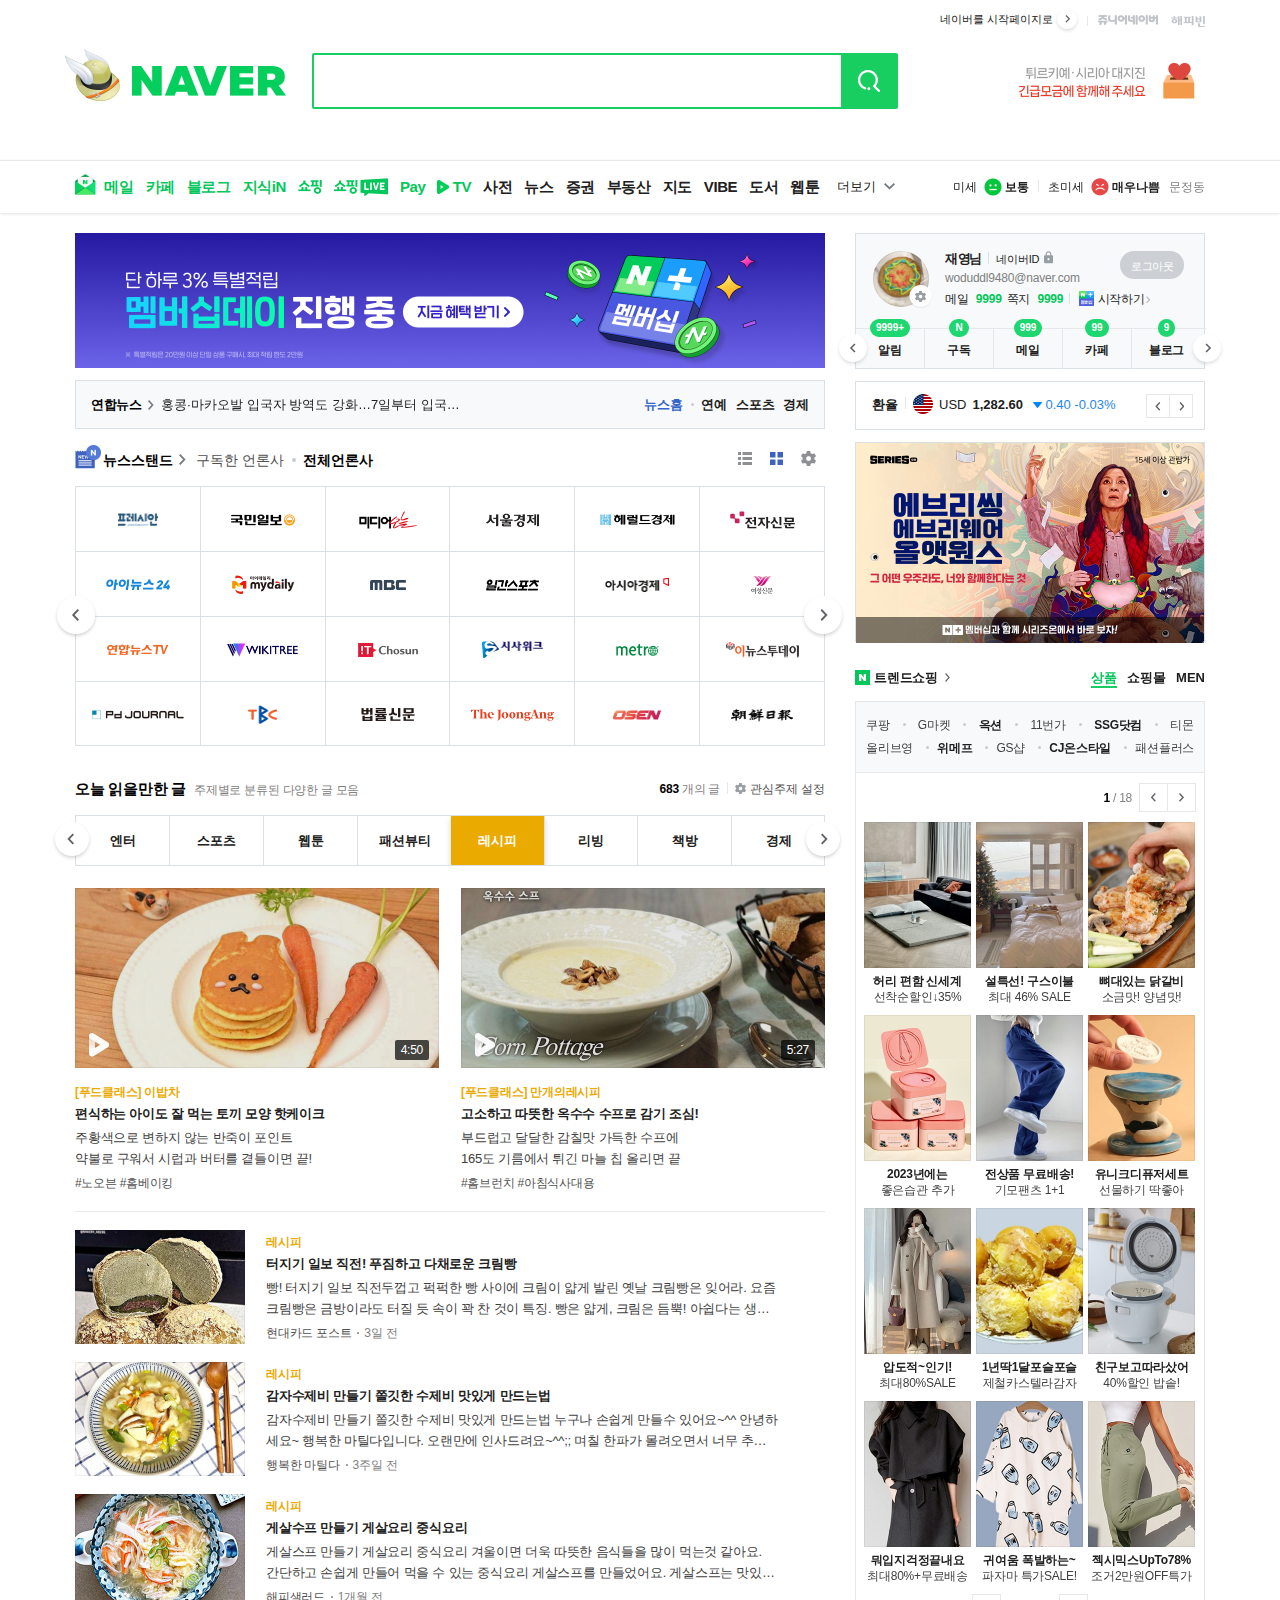
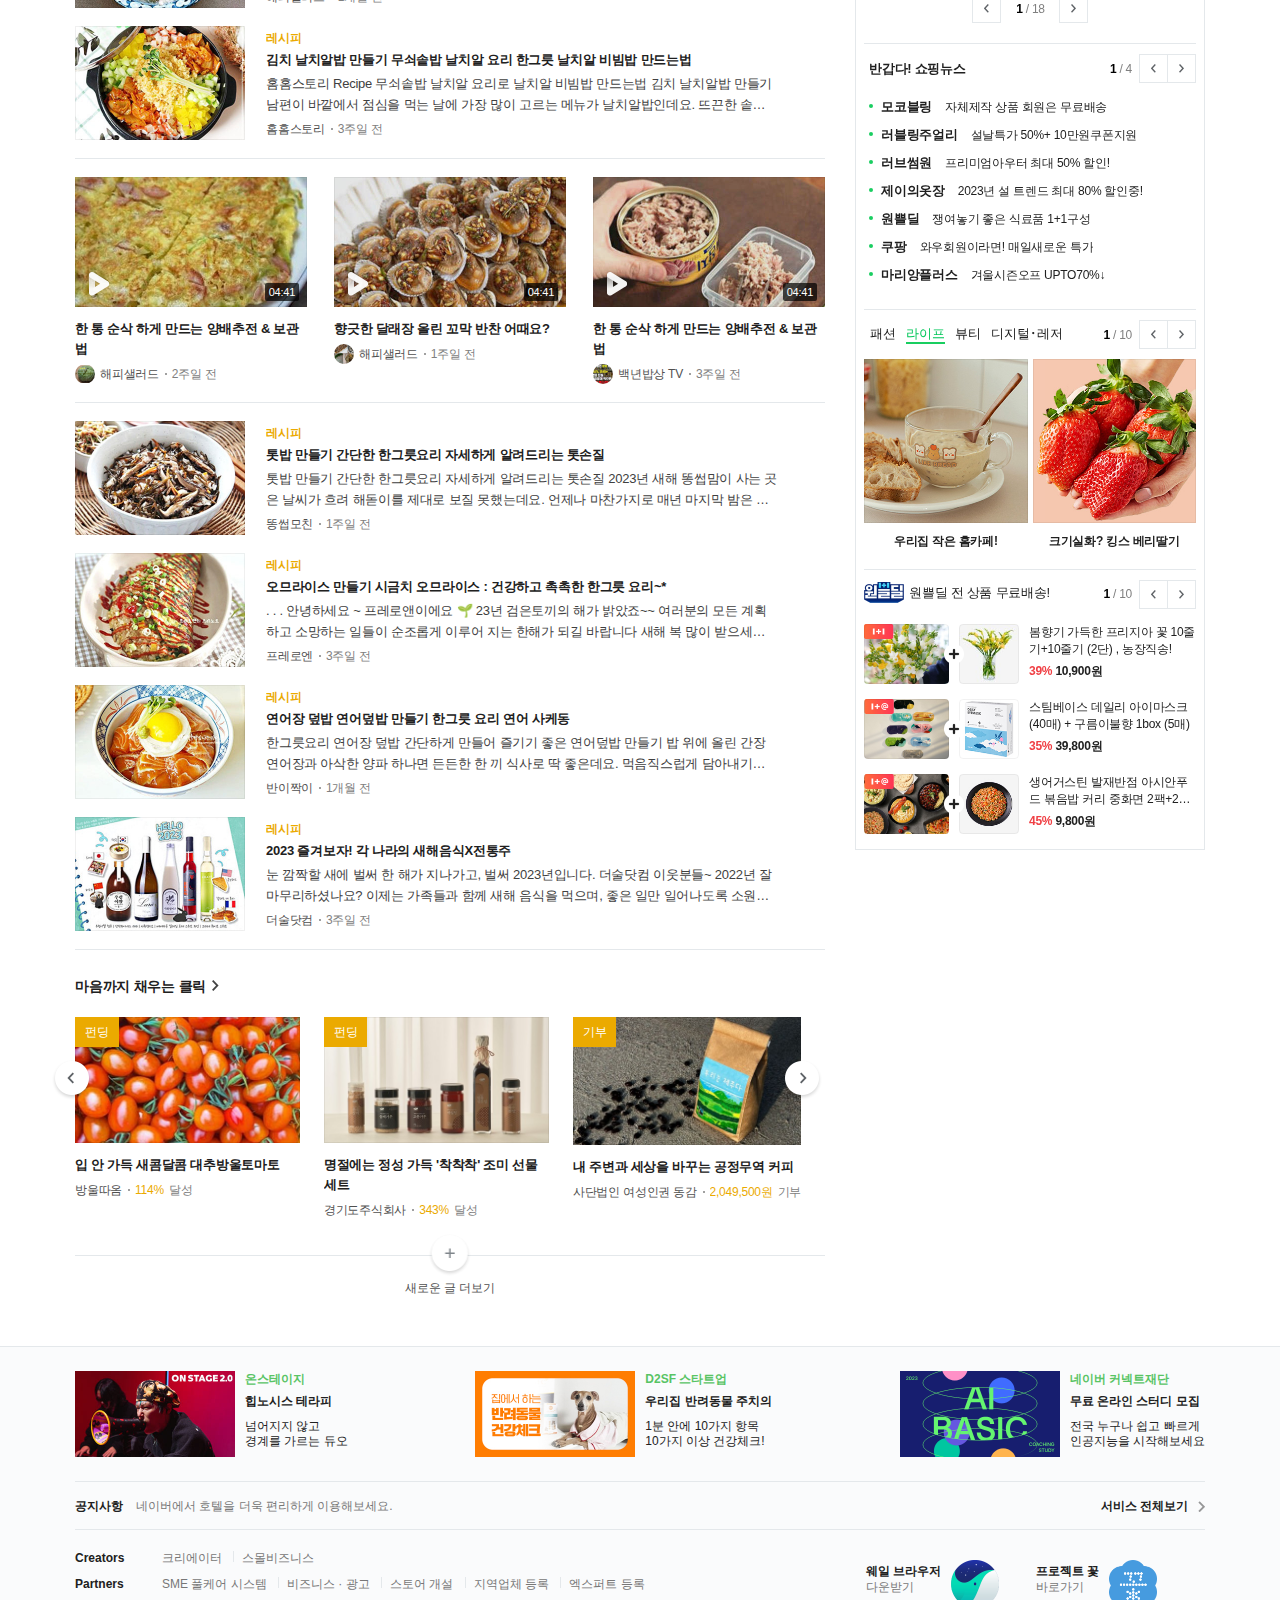
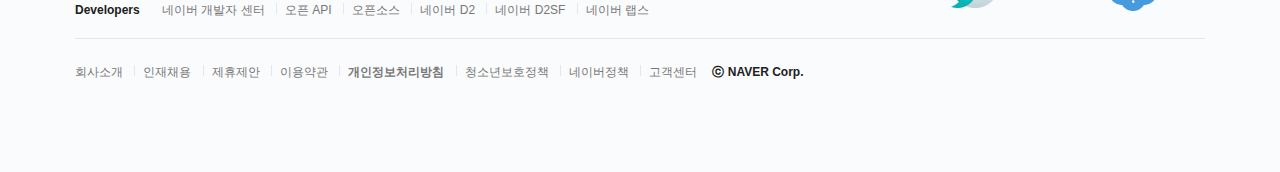
==== commit 274fc5be: "스타일 수정" ====
--- a/html/index.html
+++ b/html/index.html
@@ -1528,7 +1528,7 @@
                       <div class="paging-num">
                         <strong class="now"> 1 </strong>
                         /
-                        <span>6</span>
+                        <span>10</span>
                       </div>
                       <div class="paging-btn flex">
                         <button class="paging-btn__prev">
@@ -1545,13 +1545,11 @@
                       <li class="imgbox imgbox-plus">
                         <a href="" target="_blank">
                           <div class="area-thumb">
-                            <img src="/img/life_1.png" alt="" />
+                            <img src="/img/life_1.jpg" alt="" />
                             <span class="border"></span>
                           </div>
                           <div class="area-text area-text__trend">
-                            <strong class="title"
-                              >라스트 특급찬스 9부내의</strong
-                            >
+                            <strong class="title">우리집 작은 홈카페!</strong>
                           </div>
                         </a>
                       </li>
--- a/css/style.min.css
+++ b/css/style.min.css
@@ -1 +1 @@
-.sound-only{position:absolute;clip:rect(0 0 0 0);width:1px;height:1px;margin:-1px;overflow:hidden;font-size:0}.wrap{width:1130px;margin:0 auto}.wrap-main{padding:20px 30px;justify-content:center}.wrap-footer{padding:0 0 92px}.txt-green{color:#03c75a}.flex,.footer .wrap>div{display:flex}.flex-start{justify-content:flex-start}.flex-end{justify-content:flex-end}.flex-center{justify-content:center}.flex-align{align-items:center}.fw-700,.footer .wrap .ad-list__cont .txt .subtitle em,.container-right .trend-head__tab li button,.container-right .issue-box .slide-link__content .now span,.container-right .account-tab .tab-wrap .tabs .tab .badge-green,.container-right .account-user .info-user .nickname,.container-left .today-conts .tab-wrap .tabs .name button,.container-left .newsstand-head>ul .left .press li.is_active button,.container-left .headline .link>div a,.em{font-weight:700 !important}.fw-500{font-weight:500 !important}.inline,.footer .wrap .notice-right .footer-title span:after,.container-right .trend-wrap .product-deal__list .imgbox a,.container-right .trend-wrap .product-deal .paging .title h3::before,.container-right .trend-wrap .product-news__list ul li a strong:before,.container-right .trend-wrap .name-list li a:after,.container-right .trend-head a strong::after,.container-right .trend-head a strong::before,.container-right .issue-box__btn button:hover.slide-next i,.container-right .issue-box__btn button:hover.slide-prev i,.container-right .issue-box__btn button.slide-next i,.container-right .issue-box__btn button.slide-prev i,.container-right .issue-box .slide-link__content .rate .ico-arrowblue,.container-right .issue-box .slide-link__content .country .ico-usa,.container-right .issue-box .slide-link__title:after,.container-right .account-tab .tab-wrap .tabs .tab .badge-green,.container-right .account-tab .tab-wrap .tabs .tab,.container-right .account-user .new a.nplus:after,.container-right .account-user .new a.nplus i,.container-right .account-user .new a.note:after,.container-right .account-user .info-user .secure i,.container-right .account-user .info-user .nickname:after,.container-right .account-user .info-user .nickname span,.container-right .account-user .profile-pic i,.container-left .today-conts .tab-wrap .tab-cont .box-more button i,.container-left .today-conts .tab-wrap .tab-cont .box-btm .clickbtn-next,.container-left .today-conts .tab-wrap .tab-cont .box-btm .clickbtn-prev,.container-left .today-conts .tab-wrap .tab-cont .box-btm__strong:after,.container-left .today-conts .tab-wrap .todaybtn-next,.container-left .today-conts .tab-wrap .todaybtn-prev,.container-left .today-head__title .right .info .interest button i,.container-left .newsstand-wrap .container .newsbtn,.container-left .newsstand-head>ul .right .option li i,.container-left .newsstand-head>ul .left .press-home a strong:after,.container-left .newsstand-head>ul .left .press-home a strong:before,.container-left .headline .link-home a:after,.container-left .headline .newsbox-yh a strong:after,.header-btm .gnb-weather .temp-box__list .wx-degree span.max:before,.header-btm .gnb-weather .temp-box__list .wx-now i,.header-btm .gnb-weather .air-box__list .dust .status i,.header-btm .gnb-list .btn-more a span:after,.header-btm .gnb-list .item-box .item a i,.header-top .service .happybean .ico-happybean,.header-top .service .happybean,.header-top .service .jrnaver:before,.header-top .service .jrnaver .ico-jrnaver,.header-top .service .setlink::after,.header-top .main .logo-area .naver i,.product .paging-btn__next i,.product .paging-btn__prev i,.imgbox a .area-thumb i,.imgbox a .area-thumb__deal .ico-addplus,.imgbox a .area-thumb__deal .img-main i.ico-alpha,.imgbox a .area-thumb__deal .img-main i.ico-one,.dot,.container-left .newsstand-head>ul .left .press-subs button:after,.imgbox a .area-text .info-source .name:after,.txt-bar2,.container-left .today-head__title .right .info .total:after,.header-btm .gnb-weather .air-box__list .dust .status-fine:after,.txt-bar li:after,.footer .wrap .info ul li:after,.footer .wrap .service-left__box .footer-conts li:after{display:inline-block}.no-underline,.footer .wrap .ad-list__cont:hover,.container-right .issue-box .slide-link:hover,.container-right .account-tab .tab-wrap .tabs .tab,.container-right .account-user .info .logout,.container-right .account-user .info-user .nickname,.container-left .newsstand-head>ul .left li a:hover,.container-left .headline .link:hover>div a,.container-left .headline .newsbox-yh:hover a,.header-btm .gnb-weather .temp .temp-box:hover,.header-btm .gnb-weather .air-box:hover,.header-btm .gnb-list .item-box .item a:hover,.imgbox a:hover,.imgbox a .area-text__trend .info:hover .info{text-decoration:none !important}.underline,.container-left .today-head__title .right .info .interest button:hover,.header-btm .gnb-weather .temp .temp-box:hover .place,.header-btm .gnb-weather .air-box:hover .place,.imgbox a:hover strong{text-decoration:underline !important}.txt-bar,.footer .wrap .info ul,.footer .wrap .service-left__box .footer-conts{display:flex}.txt-bar li:after,.footer .wrap .info ul li:after,.footer .wrap .service-left__box .footer-conts li:after{content:"";width:1px;height:11px;background-color:#e4e8eb;margin:0 8px}.txt-bar li:last-child:after,.footer .wrap .info ul li:last-child:after,.footer .wrap .service-left__box .footer-conts li:last-child:after{display:none}.txt-bar2,.container-left .today-head__title .right .info .total:after,.header-btm .gnb-weather .air-box__list .dust .status-fine:after{content:"";width:1px;height:12px;background-color:#e4e8eb}.dot,.container-right .trend-wrap .product-news__list ul li a strong:before,.container-right .trend-wrap .name-list li a:after,.container-left .newsstand-head>ul .left .press-subs button:after,.imgbox a .area-text .info-source .name:after{border-radius:50%}.dot-gray--l,.container-left .newsstand-head>ul .left .press-subs button:after{background-color:#c7ccd1;width:4px;height:4px}.dot-gray--s,.container-right .trend-wrap .name-list li a:after{background-color:#c9cccf;width:3px;height:3px}.dot-gray--xs,.imgbox a .area-text .info-source .name:after{background-color:gray;width:2px;height:2px}.dot-green,.container-right .trend-wrap .product-news__list ul li a strong:before{background-color:#1ace61;width:4px;height:4px}.enlarge,.footer .wrap .ad-list,.imgbox{border:none;transition:transform .2s cubic-bezier(0.165, 0.84, 0.44, 1);image-rendering:-webkit-optimize-contrast}.img-hover,.footer .wrap .ad-list__cont:hover img,.imgbox:hover img{transition-duration:.3s;transform:scale(1.05)}.badge{position:absolute;color:#fff}.badge-l{bottom:8px;right:10px;padding:3px 6px;font-size:12px;line-height:14px;border-radius:2px}.badge-s{right:8px;bottom:6px;padding:2px 4px;font-size:11px;line-height:14px;border-radius:2px}.badge .bg{position:absolute;top:0;left:0;right:0;bottom:0;opacity:.7;filter:alpha(opacity=70);background-color:#000;border-radius:2px;color:rgba(0,0,0,0);line-height:14px;border-radius:2px}.badge em{position:relative;z-index:1}.badge-today{position:absolute;top:0;left:0;max-width:100%}.badge-today .title{overflow:hidden;text-overflow:ellipsis;white-space:nowrap;display:block;height:30px;padding:0 10px;font-size:12px;line-height:30px;color:#fff}.badge-today .title-entertain{background-color:#e65da0}.badge-today .title-sports{background-color:#0147b5}.badge-today .title-webtoon{background-color:#66c971}.badge-today .title-fashion{background-color:#8449ca}.badge-today .title-recipe{background-color:#ebaa00}.badge-today .title-living{background-color:#c08d31}.badge-today .title-book{background-color:#42be6f}.badge-today .title-economy{background-color:#35ae5e}.badge-today .title-recommend{background-color:#5290ff}.badge-today .title-car{background-color:#4a94e1}.em-entertain{color:#e65da0}.em-sports{color:#0147b5}.em-webtoon{color:#66c971}.em-fashion{color:#8449ca}.em-recipe{color:#ebaa00}.em-living{color:#c08d31}.em-book{color:#42be6f}.em-economy{color:#35ae5e}.em-recommend{color:#5290ff}.em-car{color:#4a94e1}.ellipsis,.container-right .trend-wrap .product-news__list ul li a span,.imgbox a .area-text .info-source .name,.imgbox a .area-text .info-btm,.imgbox a .area-text .title,.imgbox a .area-text .em{overflow:hidden;text-overflow:ellipsis;white-space:nowrap;display:block}.ellipsis-2,.imgbox a .area-text__deal .title,.imgbox a .area-text__m .title,.imgbox a .area-text .info-main{display:-webkit-box;overflow:hidden;max-height:40px;line-height:20px;text-overflow:ellipsis;-webkit-line-clamp:2;-webkit-box-orient:vertical}.imgbox-l{width:364px}.imgbox-l:first-child{margin-right:22px}.imgbox-m{width:232px;margin-right:27px}.imgbox-m:last-child{margin-right:0}.imgbox-s{margin-bottom:18px}.imgbox-s:last-child{margin-bottom:0}.imgbox-trend{width:107px}.imgbox-plus{width:50%}.imgbox a .area-thumb{position:relative;overflow:hidden}.imgbox a .area-thumb__l{height:180px}.imgbox a .area-thumb__s{width:170px;height:114px;margin-right:21px}.imgbox a .area-thumb__deal{display:flex;position:relative;width:155px}.imgbox a .area-thumb__deal .img{position:relative}.imgbox a .area-thumb__deal .img img{border-radius:4px}.imgbox a .area-thumb__deal .img-main{position:relative;margin-right:10px}.imgbox a .area-thumb__deal .img-main img{width:85px;height:60px}.imgbox a .area-thumb__deal .img-main i{position:absolute;top:0;left:0}.imgbox a .area-thumb__deal .img-sub img{width:60px;height:60px;aspect-ratio:auto 60/60}.imgbox a .area-thumb__deal .img-bd{position:absolute;top:0;left:0;right:0;bottom:0;opacity:.05;filter:alpha(opacity=5);border:1px solid #000;border-radius:4px}.imgbox a .area-thumb__deal .ico-addplus{position:absolute;top:20px;left:80px;z-index:1}.imgbox a .area-thumb img{width:100%;-o-object-fit:cover;object-fit:cover}.imgbox a .area-thumb .border{position:absolute;top:0;left:0;right:0;bottom:0;opacity:.06;filter:alpha(opacity=6);border:1px solid #000}.imgbox a .area-thumb .dim{position:absolute;top:0;left:0;right:0;bottom:0;opacity:.1;filter:alpha(opacity=10);background-color:#000}.imgbox a .area-thumb i{position:absolute;bottom:9px;left:12px}.imgbox a .area-text{display:block;padding:16px 18px 0 0}.imgbox a .area-text .em{margin-bottom:6px}.imgbox a .area-text .title{font-size:13px;margin-bottom:5px}.imgbox a .area-text .info-main{color:#404040;font-size:13px;max-height:42px;line-height:21px;margin-bottom:4px}.imgbox a .area-text .info-btm{color:#505050;line-height:20px}.imgbox a .area-text .info-source{line-height:20px;word-break:keep-all}.imgbox a .area-text .info-source .name{color:#505050;line-height:20px}.imgbox a .area-text .info-source .name:after{content:"";margin:0 5px 0 6px;vertical-align:3px}.imgbox a .area-text .info .date{color:gray}.imgbox a .area-text .info .percent{color:gray}.imgbox a .area-text .info .percent em{margin-right:5px;margin-bottom:0;font-weight:500 !important}.imgbox a .area-text .info-thumb{margin-right:5px}.imgbox a .area-text .info-thumb img{width:20px;height:20px;border-radius:50%}.imgbox a .area-text__m{padding:12px 0px 0 0}.imgbox a .area-text__m .title{white-space:normal}.imgbox a .area-text__s{padding:4px 47px 0 0}.imgbox a .area-text__s .info-main{max-width:512px}.imgbox a .area-text__trend{padding:0;margin-top:5px;text-align:center}.imgbox a .area-text__trend .title{font-size:12px;margin-bottom:0}.imgbox a .area-text__trend .info{margin-bottom:0}.imgbox a .area-text__trend .info-main{font-size:12px;line-height:16px;margin-bottom:0}.imgbox a .area-text__deal{padding:0;margin-left:10px;max-width:167px}.imgbox a .area-text__deal .title{white-space:inherit;font-size:12px;font-weight:500 !important;line-height:17px}.imgbox a .area-text__deal .price em{color:#f04045;font-weight:700}.imgbox a .area-text__deal .price span{font-weight:700}.product>div{padding-bottom:20px;border-bottom:1px solid #e4e8eb}.product>div:last-child{border-bottom:none}.product .thumb ul{flex-wrap:wrap}.product .thumb ul li{margin:10px 5px 0 0}.product .thumb ul li:nth-child(3n){margin-right:0}.product .thumb .paging-num{margin:0 15px}.product .paging{padding-top:10px}.product .paging-num{margin-right:7px;color:gray}.product .paging-num strong{color:initial}.product .paging-btn button{width:29px;height:29px;border:1px solid #e4e8eb;background-color:#fff;padding:9px 10px 9px 10px}.product .paging-btn__prev:hover{background-color:#f7f9fa}.product .paging-btn__next{margin-left:-1px}.product .paging-btn__next:hover{background-color:#f7f9fa}.sprMain-top,.footer .wrap .notice-right .footer-title span:after,.container-left .headline .newsbox-yh a strong:after,.header-btm .gnb-list .btn-more a span:after,.header-top .service .happybean:hover .ico-happybean,.header-top .service .jrnaver:hover .ico-jrnaver,.header-top .service .setlink::after,.ico-newsstand,.container-left .newsstand-head>ul .left .press-home a strong:before,.ico-dust--verybad,.header-btm .gnb-weather .air-box__list .dust .status-super i,.ico-dust--bad,.ico-dust--normal,.header-btm .gnb-weather .air-box__list .dust .status-fine i,.ico-dust--good,.ico-slideprev,.ico-shoplive,.ico-shop,.ico-mail,.ico-search,.ico-happybean,.ico-jrnaver,.ico-naver,.header-top .main .logo-area .naver i{background-image:url("/img/sp_main.png");background-size:442px 428px;vertical-align:top;background-repeat:no-repeat}.sprMain,.container-right .issue-box__btn button:hover.slide-next i,.container-right .issue-box__btn button:hover.slide-prev i,.container-right .issue-box__btn button.slide-next i:hover,.container-right .issue-box__btn button.slide-prev i:hover,.container-left .today-conts .tab-wrap .tab-cont .box-btm .clickbtn-next:hover,.container-left .today-conts .tab-wrap .tab-cont .box-btm .clickbtn-prev:hover,.container-left .today-conts .tab-wrap .tab-cont .box-btm__strong:after,.container-left .today-conts .tab-wrap .todaybtn-next:hover,.container-left .today-conts .tab-wrap .todaybtn-prev:hover,.container-left .today-head__title .right .info .interest button:hover i,.container-left .newsstand-wrap .container .newsbtn-next:hover,.container-left .newsstand-wrap .container .newsbtn-prev:hover,.container-left .newsstand-head>ul .left .press-home a strong:after,.header-btm .gnb-weather .temp-box__list .wx-degree span.max:before,.ico-more,.ico-play--l,.ico-setting3,.container-left .today-head__title .right .info .interest button i,.ico-setting2,.ico-table--blue,.container-left .newsstand-head>ul .right .option-table.is_active i,.ico-table,.ico-list--blue,.container-left .newsstand-head>ul .right .option-list.is_active i,.ico-list,.ico-issue--next,.container-right .issue-box__btn button.slide-next i,.ico-issue--prev,.container-right .issue-box__btn button.slide-prev i,.ico-arrowblue,.container-right .issue-box .slide-link__content .rate .ico-arrowblue,.ico-usa,.container-right .issue-box .slide-link__content .country .ico-usa,.ico-next--l,.container-left .newsstand-wrap .container .newsbtn-next,.ico-prev--l,.container-left .newsstand-wrap .container .newsbtn-prev,.ico-next--m,.container-left .today-conts .tab-wrap .tab-cont .box-btm .clickbtn-next,.container-left .today-conts .tab-wrap .todaybtn-next,.ico-prev--m,.container-left .today-conts .tab-wrap .tab-cont .box-btm .clickbtn-prev,.container-left .today-conts .tab-wrap .todaybtn-prev,.ico-tv{background-image:url("/img/sp_main.png");background-size:442px 428px;background-repeat:no-repeat}.sprWeather,.ico-weather--42,.ico-weather--41,.ico-weather--40,.ico-weather--39,.ico-weather--38,.ico-weather--37,.ico-weather--36,.ico-weather--35,.ico-weather--34,.ico-weather--33,.ico-weather--32,.ico-weather--31,.ico-weather--30,.ico-weather--29,.ico-weather--28,.ico-weather--27,.ico-weather--26,.ico-weather--25,.ico-weather--24,.ico-weather--23,.ico-weather--22,.ico-weather--21,.ico-weather--20,.ico-weather--19,.ico-weather--18,.ico-weather--17,.ico-weather--16,.ico-weather--15,.ico-weather--14,.ico-weather--13,.ico-weather--12,.ico-weather--11,.ico-weather--10,.ico-weather--9,.ico-weather--8,.ico-weather--7,.ico-weather--6,.ico-weather--5,.ico-weather--4,.ico-weather--3,.ico-weather--2,.header-btm .gnb-weather .temp-box__list .wx-now i,.ico-weather--1{background-image:url("/img/sp_weather.png");background-size:215px 184px;vertical-align:top;background-repeat:no-repeat}.sprMy,.container-right .account-tab button:hover.next,.container-right .account-tab button:hover.prev,.container-right .account-user .new a.nplus:after,.container-right .account-user .info-user .secure:hover .ico-secure,.ico-next,.container-right .account-tab button.next,.ico-prev,.container-right .account-tab button.prev,.ico-nplus,.ico-secure,.ico-setting{background-image:url("/img/sp_my.png");background-size:307px 289px;background-repeat:no-repeat}.sprTrend,.container-right .trend-head a strong::after,.ico-trend--home,.container-right .trend-head a strong::before{background-image:url("/img/sp_trend.png");background-size:129px 101px;background-repeat:no-repeat}.sprTrend-top,.ico-alpha,.imgbox a .area-thumb__deal .img-main i.ico-alpha,.ico-one,.imgbox a .area-thumb__deal .img-main i.ico-one,.ico-dealplus,.imgbox a .area-thumb__deal .ico-addplus,.ico-deal,.container-right .trend-wrap .product-deal .paging .title h3::before,.ico-trendN--hover,.product .paging-btn__next:hover i,.ico-trendP--hover,.product .paging-btn__prev:hover i,.ico-trend--next,.product .paging-btn__next i,.ico-trend--prev,.product .paging-btn__prev i{background-image:url("/img/sp_trend.png");background-size:129px 101px;background-repeat:no-repeat;vertical-align:top}.ico-naver,.header-top .main .logo-area .naver i{width:222px;height:52px;background-position:0 -158px}.ico-jrnaver{width:60px;height:10px;background-position:-264px -296px}.ico-happybean{width:34px;height:11px;background-position:-365px -245px}.ico-search{width:22px;height:22px;background-position:-420px -24px}.ico-mail{width:21px;height:21px;background-position:-420px -73px}.ico-shop{width:24px;height:15px;background-position:-76px -389px}.ico-shoplive{width:54px;height:18px;background-position:-209px -269px}.ico-tv{width:12px;height:14px;background-position:-256px -212px}.ico-setting{width:23px;height:23px;background-position:-50px -249px}.ico-secure{width:9px;height:13px;background-position:-42px -275px}.ico-nplus{width:15px;height:15px;background-position:-231px -249px}.ico-prev,.container-right .account-tab button.prev{width:34px;height:34px;background-position:-145px -37px}.ico-next,.container-right .account-tab button.next{width:34px;height:34px;background-position:-73px -37px}.ico-prev--m,.container-left .today-conts .tab-wrap .tab-cont .box-btm .clickbtn-prev,.container-left .today-conts .tab-wrap .todaybtn-prev{width:40px;height:40px;background-position:-128px -342px}.ico-next--m,.container-left .today-conts .tab-wrap .tab-cont .box-btm .clickbtn-next,.container-left .today-conts .tab-wrap .todaybtn-next{width:40px;height:40px;background-position:-86px -342px}.ico-prev--l,.container-left .newsstand-wrap .container .newsbtn-prev{width:44px;height:44px;background-position:-224px -158px}.ico-next--l,.container-left .newsstand-wrap .container .newsbtn-next{width:44px;height:44px;background-position:-92px -296px}.ico-slideprev{width:6px;height:9px;background-position:-162px -327px}.ico-usa,.container-right .issue-box .slide-link__content .country .ico-usa{width:20px;height:20px;background-position:-420px -118px}.ico-arrowblue,.container-right .issue-box .slide-link__content .rate .ico-arrowblue{width:9px;height:6px;background-position:-433px -402px}.ico-issue--prev,.container-right .issue-box__btn button.slide-prev i{width:6px;height:9px;background-position:-162px -327px}.ico-issue--next,.container-right .issue-box__btn button.slide-next i{width:5px;height:9px;background-position:-146px -327px}.ico-dust--good{width:18px;height:19px;background-position:-420px -266px}.ico-dust--normal,.header-btm .gnb-weather .air-box__list .dust .status-fine i{width:18px;height:19px;background-position:-420px -246px}.ico-dust--bad{width:18px;height:19px;background-position:-420px -286px}.ico-dust--verybad,.header-btm .gnb-weather .air-box__list .dust .status-super i{width:18px;height:19px;background-position:-420px -226px}.ico-weather--1{width:25px;height:20px;background-position:-3px -3px}.ico-weather--2,.header-btm .gnb-weather .temp-box__list .wx-now i{width:22px;height:22px;background-position:-34px -3px}.ico-weather--3{width:26px;height:20px;background-position:-64px -4px}.ico-weather--4{width:24px;height:24px;background-position:-96px -3px}.ico-weather--5{width:27px;height:20px;background-position:-125px -4px}.ico-weather--6{width:26px;height:22px;background-position:-156px -3px}.ico-weather--7{width:26px;height:21px;background-position:-187px -4px}.ico-weather--8{width:23px;height:23px;background-position:-3px -34px}.ico-weather--9{width:24px;height:22px;background-position:-34px -35px}.ico-weather--10{width:26px;height:20px;background-position:-64px -35px}.ico-weather--11{width:19px;height:19px;background-position:-97px -35px}.ico-weather--12{width:25px;height:26px;background-position:-126px -32px}.ico-weather--13{width:25px;height:22px;background-position:-156px -34px}.ico-weather--14{width:25px;height:26px;background-position:-187px -32px}.ico-weather--15{width:25px;height:20px;background-position:-2px -66px}.ico-weather--16{width:24px;height:21px;background-position:-34px -65px}.ico-weather--17{width:23px;height:24px;background-position:-65px -64px}.ico-weather--18{width:19px;height:19px;background-position:-96px -66px}.ico-weather--19{width:19px;height:22px;background-position:-129px -64px}.ico-weather--20{width:25px;height:22px;background-position:-156px -66px}.ico-weather--21{width:25px;height:27px;background-position:-187px -63px}.ico-weather--22{width:21px;height:23px;background-position:-4px -96px}.ico-weather--23{width:19px;height:22px;background-position:-36px -95px}.ico-weather--24{width:24px;height:25px;background-position:-64px -95px}.ico-weather--25{width:20px;height:20px;background-position:-98px -95px}.ico-weather--26{width:26px;height:20px;background-position:-125px -97px}.ico-weather--27{width:23px;height:24px;background-position:-158px -95px}.ico-weather--28{width:26px;height:22px;background-position:-187px -95px}.ico-weather--29{width:19px;height:19px;background-position:-5px -128px}.ico-weather--30{width:19px;height:19px;background-position:-36px -128px}.ico-weather--31{width:23px;height:21px;background-position:-65px -127px}.ico-weather--32{width:26px;height:22px;background-position:-96px -127px}.ico-weather--33{width:25px;height:22px;background-position:-126px -127px}.ico-weather--34{width:23px;height:24px;background-position:-158px -126px}.ico-weather--35{width:26px;height:22px;background-position:-187px -126px}.ico-weather--36{width:26px;height:22px;background-position:-3px -158px}.ico-weather--37{width:25px;height:22px;background-position:-33px -158px}.ico-weather--38{width:25px;height:24px;background-position:-64px -158px}.ico-weather--39{width:25px;height:21px;background-position:-94px -158px}.ico-weather--40{width:25px;height:21px;background-position:-125px -158px}.ico-weather--41{width:25px;height:21px;background-position:-156px -158px}.ico-weather--42{width:25px;height:25px;background-position:-188px -156px}.ico-newsstand,.container-left .newsstand-head>ul .left .press-home a strong:before{width:27px;height:24px;background-position:-272px -342px}.ico-list{width:14px;height:13px;background-position:-244px -310px}.ico-list--blue,.container-left .newsstand-head>ul .right .option-list.is_active i{width:14px;height:13px;background-position:-260px -310px}.ico-table{width:13px;height:13px;background-position:-291px -310px}.ico-table--blue,.container-left .newsstand-head>ul .right .option-table.is_active i{width:13px;height:13px;background-position:-276px -310px}.ico-setting2{width:15px;height:15px;background-position:-102px -386px}.ico-setting3,.container-left .today-head__title .right .info .interest button i{width:11px;height:11px;background-position:-332px -310px}.ico-play--l{width:24px;height:28px;background-position:-246px -342px}.ico-more{width:42px;height:42px;background-position:0 -342px}.ico-trend--home,.container-right .trend-head a strong::before{width:15px;height:15px;background-position:-109px -22px}.ico-trend--prev,.product .paging-btn__prev i{width:5px;height:9px;background-position:-116px -60px}.ico-trend--next,.product .paging-btn__next i{width:5px;height:9px;background-position:-109px -60px}.ico-trendP--hover,.product .paging-btn__prev:hover i{width:5px;height:9px;background-position:-116px -49px}.ico-trendN--hover,.product .paging-btn__next:hover i{width:5px;height:9px;background-position:-123px -49px}.ico-deal,.container-right .trend-wrap .product-deal .paging .title h3::before{width:40px;height:21px;background-position:0 -54px}.ico-dealplus,.imgbox a .area-thumb__deal .ico-addplus{width:20px;height:20px;background-position:-109px 0}.ico-one,.imgbox a .area-thumb__deal .img-main i.ico-one{width:30px;height:15px;background-position:-42px -54px}.ico-alpha,.imgbox a .area-thumb__deal .img-main i.ico-alpha{width:30px;height:15px;background-position:-73px -54px}.header{position:relative;background-color:#fff;z-index:2000}.header-top{height:160px;padding-top:10px}.header-top .main{position:relative;align-items:initial;padding:19px 0 20px}.header-top .main .logo{height:100%}.header-top .main .logo-area{display:block}.header-top .main .logo-area .naver i{margin:-4px 10px 0px -10px}.header-top .main .search fieldset .search-box{justify-content:space-between;width:586px;height:56px;margin-left:15px;border:2px solid #19ce60;border-radius:2px}.header-top .main .search fieldset .search-box__input input{width:446px;height:98%;padding:13px 15px;margin:1px;background-color:#fff;line-height:24px;color:#000;font-weight:700;font-size:18px;outline:0}.header-top .main .search fieldset .search-box__btn{width:55px;height:52px;background-color:#19ce60;cursor:pointer;align-items:center}.header-top .main .search-box{position:absolute}.header-top .main .search-btn{position:absolute}.header-top .main .temp-ad{width:225px;height:56px;position:absolute;top:15px;right:0}.header-top .main .temp-ad img{width:100%}.header-top .service{display:flex;justify-content:flex-end;align-items:center;margin-top:1px}.header-top .service .setlink{font-size:11px;line-height:17px}.header-top .service .setlink::after{content:"";width:26px;height:26px;background-position:-382px -213px;vertical-align:top;content:"";margin:-3px 0 0 1px}.header-top .service .setlink:hover{text-decoration:underline}.header-top .service .jrnaver{margin-right:10px}.header-top .service .jrnaver .ico-jrnaver{margin:2px 3px 0 0}.header-top .service .jrnaver:hover{text-decoration:none !important}.header-top .service .jrnaver:hover .ico-jrnaver{width:60px;height:10px;background-position:-326px -296px !important}.header-top .service .jrnaver:before{content:"";width:1px;height:10px;margin:3px 7px;background-color:#e4e8eb}.header-top .service .happybean .ico-happybean{vertical-align:text-top}.header-top .service .happybean:hover{text-decoration:none !important}.header-top .service .happybean:hover .ico-happybean{width:34px;height:11px;background-position:-380px -199px !important}.header-btm{width:100%;border-top:1px solid #e4e8eb;box-shadow:0 1px 3px 0 rgba(0,0,0,.12)}.header-btm .gnb{height:52px;justify-content:space-between}.header-btm .gnb-list{padding:11px 0}.header-btm .gnb-list .item-box .item{margin-right:12px}.header-btm .gnb-list .item-box .item a{vertical-align:middle}.header-btm .gnb-list .item-box .item a i.ico-mail{margin-right:5px}.header-btm .gnb-list .item-box .item a i.ico-shoplive{margin-bottom:2px}.header-btm .gnb-list .item-box .item a i.ico-tv{margin-bottom:-2px}.header-btm .gnb-list .item-box .item a span{font-size:15px;line-height:30px;font-weight:700;letter-spacing:-0.4px}.header-btm .gnb-list .btn-more a span{margin-left:5px;font-size:13px;line-height:30px;color:#202020;text-align:right}.header-btm .gnb-list .btn-more a span:after{content:"";width:11px;height:7px;background-position:-402px -296px;margin-top:11px;margin-left:8px}.header-btm .gnb-weather{width:270px;overflow:hidden}.header-btm .gnb-weather .air-box{justify-content:flex-end}.header-btm .gnb-weather .air-box__list{height:52px;line-height:52px}.header-btm .gnb-weather .air-box__list .dust .status{margin-left:7px}.header-btm .gnb-weather .air-box__list .dust .status i{vertical-align:middle}.header-btm .gnb-weather .air-box__list .dust .status-fine:after{margin:0px 9px -1px 5px}.header-btm .gnb-weather .temp-box{justify-content:flex-end}.header-btm .gnb-weather .temp-box__list{height:52px;line-height:52px}.header-btm .gnb-weather .temp-box__list .wx-now{margin-right:9px}.header-btm .gnb-weather .temp-box__list .wx-now i{margin-right:12px}.header-btm .gnb-weather .temp-box__list .wx-now strong{font-size:13px}.header-btm .gnb-weather .temp-box__list .wx-now strong.deg{font-size:15px;margin-right:5px}.header-btm .gnb-weather .temp-box__list .wx-degree span{font-size:13px}.header-btm .gnb-weather .temp-box__list .wx-degree span.min{color:#2586ee}.header-btm .gnb-weather .temp-box__list .wx-degree span.max{color:#e9564a}.header-btm .gnb-weather .temp-box__list .wx-degree span.max:before{content:"";width:5px;height:11px;background-position:-437px -182px;margin:0 3px -1px}.header-btm .gnb-weather .place{color:gray;margin-left:9px}.container-left{margin-right:30px}.container-left>div{box-sizing:border-box;width:750px}.container-left .mainslider{height:135px}.container-left .mainslider a{display:block;height:135px}.container-left .mainslider a img{width:100%;height:100%;image-rendering:-webkit-optimize-contrast}.container-left .headline{justify-content:space-between;margin:12px 0 0;padding:12px 15px 11px 15px;border:1px solid #dae1e6;background-color:#f7f9fa;line-height:24px;height:49px}.container-left .headline .newsbox-yh{max-width:80px}.container-left .headline .newsbox-yh a{margin-right:1px;font-size:13px;color:#000;letter-spacing:-0.3px}.container-left .headline .newsbox-yh a strong:after{content:"";width:6px;height:10px;background-position:-262px -112px;margin:7px 6px 0}.container-left .headline .newsbox-slider{overflow:hidden;height:inherit}.container-left .headline .newsbox-slider .swiper-news a{overflow:hidden;text-overflow:ellipsis;white-space:nowrap;display:block;width:310px;font-size:13px}.container-left .headline .link>div a{font-size:13px}.container-left .headline .link-home{margin-right:7px}.container-left .headline .link-home a:after{content:"";background-color:#c8ccd1;width:3px;height:3px;border-radius:50%;vertical-align:top;margin-left:8px;vertical-align:3px}.container-left .headline .link-category a{margin-right:5px}.container-left .headline .link-category a:last-child{margin-right:0}.container-left .headline .link .is_active{color:#3565c9}.container-left .newsstand-head{padding:22px 0 16px;font-size:14px;line-height:18px}.container-left .newsstand-head>ul{width:100%;justify-content:space-between}.container-left .newsstand-head>ul .left li a,.container-left .newsstand-head>ul .left li button{font-size:14px}.container-left .newsstand-head>ul .left .press li.is_active button{color:#000}.container-left .newsstand-head>ul .left .press-home a strong{color:#000}.container-left .newsstand-head>ul .left .press-home a strong:before{content:"";margin:-6px 1px 0 0}.container-left .newsstand-head>ul .left .press-home a strong:after{content:"";width:7px;height:11px;background-position:-410px -213px;margin:0 10px 0 6px}.container-left .newsstand-head>ul .left .press-subs button{color:#505050}.container-left .newsstand-head>ul .left .press-subs button:after{content:"";margin:0 7px 0 8px;vertical-align:3px}.container-left .newsstand-head>ul .right .option li{padding:0 9px}.container-left .newsstand-head>ul .right .option-list i{opacity:.7}.container-left .newsstand-head>ul .right .option-list:hover i{opacity:1}.container-left .newsstand-head>ul .right .option-list.is_active i{opacity:1 !important}.container-left .newsstand-head>ul .right .option-table i{opacity:.7}.container-left .newsstand-head>ul .right .option-table:hover i{opacity:1}.container-left .newsstand-head>ul .right .option-table.is_active i{opacity:1}.container-left .newsstand-head>ul .right .option-setting i{opacity:.7}.container-left .newsstand-head>ul .right .option-setting:hover i{opacity:1}.container-left .newsstand-wrap{width:100%}.container-left .newsstand-wrap .container{position:relative;height:260px;border:1px solid #dae1e6;border-width:0 0 1px 1px;flex-wrap:wrap}.container-left .newsstand-wrap .container .newsbtn{position:absolute;top:109px;z-index:10;cursor:pointer}.container-left .newsstand-wrap .container .newsbtn-prev{left:-22px}.container-left .newsstand-wrap .container .newsbtn-prev:hover{width:44px;height:44px;background-position:-46px -296px}.container-left .newsstand-wrap .container .newsbtn-next{right:-20px}.container-left .newsstand-wrap .container .newsbtn-next:hover{width:44px;height:44px;background-position:0 -296px}.container-left .newsstand-wrap .container-item{border:1px solid #dae1e6;border-width:1px 1px 0 0;width:16.6666666667%;height:65px}.container-left .newsstand-wrap .container-item a{display:block;padding:23px 0 23px;text-align:center}.container-left .newsstand-wrap .container-item a img{height:20px;image-rendering:-webkit-optimize-contrast}.container-left .today{padding:35px 0 27px;letter-spacing:-0.25px}.container-left .today-head{padding-bottom:17px}.container-left .today-head__title{justify-content:space-between;width:100%}.container-left .today-head__title strong{color:#000}.container-left .today-head__title span{color:gray}.container-left .today-head__title button{color:#505050}.container-left .today-head__title .left .title li strong{font-size:15px}.container-left .today-head__title .left .title li:first-child{margin-right:8px}.container-left .today-head__title .right .info .total strong{margin-right:3px}.container-left .today-head__title .right .info .total:after{margin:-1px 7px -1px 4px}.container-left .today-head__title .right .info .interest button i{margin-bottom:-1px}.container-left .today-head__title .right .info .interest button:hover i{width:11px;height:11px;background-position:-358px -310px}.container-left .today-conts .tab-wrap{position:relative}.container-left .today-conts .tab-wrap .todaybtn{position:absolute;cursor:pointer;z-index:10}.container-left .today-conts .tab-wrap .todaybtn-prev{top:6px;left:-23px}.container-left .today-conts .tab-wrap .todaybtn-prev:hover{width:40px;height:40px;background-position:-170px -342px}.container-left .today-conts .tab-wrap .todaybtn-next{top:6px;right:-18px}.container-left .today-conts .tab-wrap .todaybtn-next:hover{width:40px;height:40px;background-position:-44px -342px}.container-left .today-conts .tab-wrap .tabs{overflow:hidden;white-space:nowrap;border:1px solid #dae1e6}.container-left .today-conts .tab-wrap .tabs .name{display:inline-block;width:94px;z-index:1;vertical-align:top}.container-left .today-conts .tab-wrap .tabs .name button{display:block;border-right:1px solid #dae1e6;width:94px;font-size:13px;line-height:49px;text-align:center}.container-left .today-conts .tab-wrap .tabs .name.is_active button{color:#fff;margin:0 -1px;border-radius:1px;box-shadow:0 3px 6px 0 rgba(0,0,0,.16)}.container-left .today-conts .tab-wrap .tabs .name.is_active button:hover{color:#fff}.container-left .today-conts .tab-wrap .tabs .name-entertain:hover button{color:#e65da0}.container-left .today-conts .tab-wrap .tabs .name-entertain.is_active button{background-color:#e65da0}.container-left .today-conts .tab-wrap .tabs .name-soprts:hover button{color:#0147b5}.container-left .today-conts .tab-wrap .tabs .name-soprts.is_active button{background-color:#0147b5}.container-left .today-conts .tab-wrap .tabs .name-webtoon:hover button{color:#66c971}.container-left .today-conts .tab-wrap .tabs .name-webtoon.is_active button{background-color:#66c971}.container-left .today-conts .tab-wrap .tabs .name-fashion:hover button{color:#8449ca}.container-left .today-conts .tab-wrap .tabs .name-fashion.is_active button{background-color:#8449ca}.container-left .today-conts .tab-wrap .tabs .name-recipe:hover button{color:#ebaa00}.container-left .today-conts .tab-wrap .tabs .name-recipe.is_active button{background-color:#ebaa00}.container-left .today-conts .tab-wrap .tabs .name-living:hover button{color:#c08d31}.container-left .today-conts .tab-wrap .tabs .name-living.is_active button{background-color:#c08d31}.container-left .today-conts .tab-wrap .tabs .name-book:hover button{color:#42be6f}.container-left .today-conts .tab-wrap .tabs .name-book.is_active button{background-color:#42be6f}.container-left .today-conts .tab-wrap .tabs .name-economy:hover button{color:#35ae5e}.container-left .today-conts .tab-wrap .tabs .name-economy.is_active button{background-color:#35ae5e}.container-left .today-conts .tab-wrap .tabs .name-recommend:hover button{color:#5290ff}.container-left .today-conts .tab-wrap .tabs .name-recommend.is_active button{background-color:#5290ff}.container-left .today-conts .tab-wrap .tabs .name-car:hover button{color:#4a94e1}.container-left .today-conts .tab-wrap .tabs .name-car.is_active button{background-color:#4a94e1}.container-left .today-conts .tab-wrap .tab-cont{padding-top:4px}.container-left .today-conts .tab-wrap .tab-cont .box{border-bottom:1px solid #e4e8eb}.container-left .today-conts .tab-wrap .tab-cont .box:last-child{border-bottom:none !important}.container-left .today-conts .tab-wrap .tab-cont .box-top{padding:18px 0}.container-left .today-conts .tab-wrap .tab-cont .box-btm{padding:18px 0;position:relative;padding-top:24px}.container-left .today-conts .tab-wrap .tab-cont .box-btm .imgbox-m{margin-right:24px}.container-left .today-conts .tab-wrap .tab-cont .box-btm__strong{line-height:25px;font-size:14px}.container-left .today-conts .tab-wrap .tab-cont .box-btm__strong:after{content:"";width:7px;height:11px;background-position:-408px -146px;margin-left:6px}.container-left .today-conts .tab-wrap .tab-cont .box-btm .clickbtn{position:absolute;top:110px;z-index:10;cursor:pointer}.container-left .today-conts .tab-wrap .tab-cont .box-btm .clickbtn-prev{left:-23px}.container-left .today-conts .tab-wrap .tab-cont .box-btm .clickbtn-prev:hover{width:40px;height:40px;background-position:-170px -342px}.container-left .today-conts .tab-wrap .tab-cont .box-btm .clickbtn-next{right:3px}.container-left .today-conts .tab-wrap .tab-cont .box-btm .clickbtn-next:hover{width:40px;height:40px;background-position:-44px -342px}.container-left .today-conts .tab-wrap .tab-cont .box-btm>div{padding:18px 0 17px;position:relative}.container-left .today-conts .tab-wrap .tab-cont .box-more{position:relative;padding-top:18px;margin-bottom:25px}.container-left .today-conts .tab-wrap .tab-cont .box-more button{position:absolute;top:50%;left:50%;transform:translate(-50%, -50%)}.container-left .today-conts .tab-wrap .tab-cont .box-more button p{color:#505050}.container-right{width:350px}.container-right>div{box-sizing:border-box;width:100%}.container-right .account{border:1px solid #dae1e6;background-color:#f7f9fa;letter-spacing:-0.2px}.container-right .account-user{padding:17px 17px 0;position:relative}.container-right .account-user .profile{position:relative;margin-right:16px}.container-right .account-user .profile-pic{position:relative;width:56px;height:56px}.container-right .account-user .profile-pic img{width:100%;border-radius:50%;background-color:#fff}.container-right .account-user .profile-pic .thumb-bd{position:absolute;top:0;left:0;right:0;bottom:0;opacity:.08;filter:alpha(opacity=8);border:1px solid #000;border-radius:50%}.container-right .account-user .profile-pic i{position:absolute;right:-3px;bottom:-1px}.container-right .account-user .info-user{flex-wrap:wrap;font-size:13px;margin-bottom:5px}.container-right .account-user .info-user .nickname span{margin-right:-5px;overflow:hidden;text-overflow:ellipsis;white-space:nowrap;max-width:85px;vertical-align:top}.container-right .account-user .info-user .nickname:after{content:"";width:1px;height:12px;margin:0 7px 0 3px;background-color:#dae1e6;vertical-align:-1px}.container-right .account-user .info-user .id{font-size:11px;margin-right:5px}.container-right .account-user .info-user .secure:hover .ico-secure{width:9px;height:13px;background-position:-273px -217px}.container-right .account-user .info-user .mymail{margin-top:2px;overflow:hidden;text-overflow:ellipsis;white-space:nowrap;font-size:12px;color:gray}.container-right .account-user .info .logout{height:28px;padding:7px 10px 6px 11px;margin-left:40px;background-color:#ccd0d4;border-radius:14px;font-size:11px;color:#fff;cursor:pointer}.container-right .account-user .info .logout:hover{background-color:#b4b9bf}.container-right .account-user .new a.note:after{content:"";margin:2px 9px 0 3px;width:1px;height:11px;background-color:#dae1e6;vertical-align:-1px}.container-right .account-user .new a.nplus span{vertical-align:top}.container-right .account-user .new a.nplus:after{content:"";margin:0 2px 2px -2px;width:5px;height:8px;background-position:-301px -72px}.container-right .account-user .new a:first-child{margin-right:5px}.container-right .account-user .new strong{margin-left:4px;color:#03c75a}.container-right .account-tab{position:relative}.container-right .account-tab button{z-index:2;position:absolute;cursor:pointer}.container-right .account-tab button.prev{top:5px;left:-20px}.container-right .account-tab button.next{top:5px;right:-20px}.container-right .account-tab button:hover.prev{width:34px;height:34px;background-position:-37px -37px}.container-right .account-tab button:hover.next{width:34px;height:34px;background-position:-109px -37px}.container-right .account-tab .tab-wrap .tabs{border-bottom:0;margin-top:18px;width:350px;height:40px;border:1px solid #e4e8eb;border-bottom:none;border-width:1px 0;font-size:0;line-height:0;white-space:nowrap}.container-right .account-tab .tab-wrap .tabs .tab{position:relative;width:69px;height:40px;padding:13px 0 11px;border-right:1px solid #e4e8eb;vertical-align:top;text-align:center;cursor:pointer}.container-right .account-tab .tab-wrap .tabs .tab span{font-size:12px;line-height:16px;font-weight:700}.container-right .account-tab .tab-wrap .tabs .tab:last-child{border-right:none}.container-right .account-tab .tab-wrap .tabs .tab .badge{position:absolute;text-align:center;top:-10px;left:0;right:0}.container-right .account-tab .tab-wrap .tabs .tab .badge-green{min-width:6px;height:18px;padding:0 6px;background-color:#1fd771;border-radius:18px;font-size:10px;line-height:18px;color:#fff;letter-spacing:0}.container-right .issue{margin:12px 0;height:49px;border:1px solid #dae1e6}.container-right .issue-box{width:100%;height:100%;justify-content:space-between}.container-right .issue-box .slide{width:78%;padding:15px 0 14px 16px;overflow:hidden}.container-right .issue-box .slide strong{font-size:13px}.container-right .issue-box .slide-link__title:after{content:"";width:1px;height:12px;margin:0 7px;background-color:#e4e8eb}.container-right .issue-box .slide-link__content span{font-size:13px;line-height:16px}.container-right .issue-box .slide-link__content .country{margin-right:6px}.container-right .issue-box .slide-link__content .country .ico-usa{vertical-align:middle;margin-right:6px;margin-top:-3px}.container-right .issue-box .slide-link__content .now{margin-right:10px}.container-right .issue-box .slide-link__content .rate .ico-arrowblue{margin-bottom:1.5px}.container-right .issue-box .slide-link__content .rate span{color:#2586ee}.container-right .issue-box__btn{padding:12px 11px}.container-right .issue-box__btn button{width:24px;height:24px;border:1px solid #e4e8eb;background-color:#fff}.container-right .issue-box__btn button i{margin:7px 8px 7px}.container-right .issue-box__btn button.slide-prev i:hover{width:6px;height:9px;background-position:-154px -327px}.container-right .issue-box__btn button.slide-next{margin-left:-1px}.container-right .issue-box__btn button.slide-next i:hover{width:5px;height:9px;background-position:-138px -327px}.container-right .issue-box__btn button:hover{background-color:#f7f9fa}.container-right .issue-box__btn button:hover.slide-prev i{width:6px;height:9px;background-position:-154px -327px}.container-right .issue-box__btn button:hover.slide-next{margin-left:-1px}.container-right .issue-box__btn button:hover.slide-next i{width:5px;height:9px;background-position:-138px -327px}.container-right .adcolumn{margin-bottom:15px;height:200px;border:1px solid #dae1e6}.container-right .adcolumn a{display:block;height:200px}.container-right .adcolumn a img{width:100%;height:100%;-o-object-fit:cover;object-fit:cover;image-rendering:-webkit-optimize-contrast}.container-right .trend{margin-top:15px;overflow:hidden;width:350px;letter-spacing:-0.25px;transform:translateZ(0)}.container-right .trend-head{padding:12px 0 13px;justify-content:space-between;font-size:13px;line-height:17px}.container-right .trend-head a strong::before{content:"";margin-right:4px;vertical-align:-3px}.container-right .trend-head a strong::after{content:"";width:5px;height:9px;background-position:-109px -49px;margin-left:7px}.container-right .trend-head__tab li{margin-right:10px}.container-right .trend-head__tab li:last-child{margin-right:0}.container-right .trend-head__tab li button{font-size:13px;line-height:17px}.container-right .trend-head__tab li button.is_active{color:#03c75a;border-bottom:2px solid #19ce60}.container-right .trend-wrap{overflow:hidden;min-height:auto;border:1px solid #e4e8eb}.container-right .trend-wrap .name{padding:12px 10px;background-color:#f7f9fa;border-bottom:1px solid #e4e8eb}.container-right .trend-wrap .name-list{flex-wrap:wrap;justify-content:space-between}.container-right .trend-wrap .name-list li a{line-height:23px;letter-spacing:-0.25px}.container-right .trend-wrap .name-list li a span{color:#404040}.container-right .trend-wrap .name-list li a .strong{color:inherit}.container-right .trend-wrap .name-list li a:after{content:"";margin:0 6px 3px 10px}.container-right .trend-wrap .name-list li.nodot .dot,.container-right .trend-wrap .name-list .product-news__list ul li.nodot a strong:before,.container-right .trend-wrap .product-news__list ul .name-list li.nodot a strong:before,.container-right .trend-wrap .name-list li.nodot .imgbox a .area-text .info-source .name:after,.imgbox a .area-text .info-source .container-right .trend-wrap .name-list li.nodot .name:after,.container-right .trend-wrap .name-list li.nodot .container-left .newsstand-head>ul .left .press-subs button:after,.container-left .newsstand-head>ul .left .press-subs .container-right .trend-wrap .name-list li.nodot button:after,.container-right .trend-wrap .name-list li.nodot a:after{display:none}.container-right .trend-wrap .product{padding:0 8px}.container-right .trend-wrap .product .title-news{margin-left:5px;font-size:13px}.container-right .trend-wrap .product-news .paging{justify-content:space-between}.container-right .trend-wrap .product-news__list{margin-top:10px}.container-right .trend-wrap .product-news__list ul li{line-height:28px}.container-right .trend-wrap .product-news__list ul li a strong{font-size:13px;margin-right:13px}.container-right .trend-wrap .product-news__list ul li a strong:before{content:"";margin:0 8px 3px 5px}.container-right .trend-wrap .product-news__list ul li a span{font-size:12px}.container-right .trend-wrap .product-plus .paging{justify-content:space-between}.container-right .trend-wrap .product-plus .paging ul{padding-left:6px}.container-right .trend-wrap .product-plus .paging button{font-weight:500 !important}.container-right .trend-wrap .product-plus__list{margin-top:10px}.container-right .trend-wrap .product-plus__list li:first-child{margin-right:5px}.container-right .trend-wrap .product-plus__list .area-text{margin-top:10px}.container-right .trend-wrap .product-deal{padding-bottom:0 !important}.container-right .trend-wrap .product-deal .paging{justify-content:space-between}.container-right .trend-wrap .product-deal .paging .title h3{font-size:13px;font-weight:500 !important}.container-right .trend-wrap .product-deal .paging .title h3::before{content:"";margin-top:-3px;margin-right:5px}.container-right .trend-wrap .product-deal__list{margin-top:15px}.container-right .trend-wrap .product-deal__list .imgbox{transition:none;width:100%;margin-bottom:10px}.container-right .trend-wrap .product-deal__list .imgbox a{display:flex;width:inherit}.container-right .trend-wrap .product-deal__list .imgbox:hover .img-hover,.container-right .trend-wrap .product-deal__list .imgbox:hover img{transform:none;transition-duration:unset}.footer{background-color:#fafbfc;border-top:1px solid #e4e8eb}.footer-conts li{display:block;max-width:600px;text-overflow:ellipsis;overflow:hidden;white-space:nowrap;color:#777}.footer-txt{color:#777}.footer .wrap .ad{padding:24px 0;border-bottom:1px solid #e4e8eb;justify-content:space-between}.footer .wrap .ad-list{max-width:350px;height:86px;border:none}.footer .wrap .ad-list__cont .thumb{width:160px;height:86px;margin-right:10px;overflow:hidden}.footer .wrap .ad-list__cont .thumb img{width:100%;-o-object-fit:cover;object-fit:cover}.footer .wrap .ad-list__cont .txt .subtitle em{color:#58c464}.footer .wrap .ad-list__cont .txt .title{margin-top:6px}.footer .wrap .ad-list__cont .txt .detail{margin-top:10px}.footer .wrap .ad-list__cont .txt .detail p{line-height:15px}.footer .wrap .ad-list__cont:hover .txt strong{text-decoration:underline !important}.footer .wrap .notice{padding:16px 0 15px;border-bottom:1px solid #e4e8eb;justify-content:space-between}.footer .wrap .notice-left ul{margin-left:13px}.footer .wrap .notice-right .footer-title span:after{content:"";width:7px;height:11px;background-position:-408px -110px;margin-left:10px;margin-top:3px}.footer .wrap .service{width:100%;padding:10px 0;border-bottom:1px solid #e4e8eb}.footer .wrap .service-left{width:70%}.footer .wrap .service-left__box{display:flex;margin:10px 0}.footer .wrap .service-left__box .footer-title{width:87px}.footer .wrap .service-right{width:30%;margin:auto 0}.footer .wrap .service-right .link-box{width:50%}.footer .wrap .service-right .link-box__txt{padding-top:3px}.footer .wrap .service-right .link-box__img{margin-left:10px;width:48px;height:48px}.footer .wrap .service-right .link-box__img img{width:100%}.footer .wrap .info{padding-top:25px}.footer .wrap .info address{margin-left:15px}/*# sourceMappingURL=style.min.css.map */+.sound-only{position:absolute;clip:rect(0 0 0 0);width:1px;height:1px;margin:-1px;overflow:hidden;font-size:0}.wrap{width:1130px;margin:0 auto}.wrap-main{padding:20px 30px;justify-content:center}.wrap-footer{padding:0 0 92px}.txt-green{color:#03c75a}.flex,.footer .wrap>div{display:flex}.flex-start{justify-content:flex-start}.flex-end{justify-content:flex-end}.flex-center{justify-content:center}.flex-align{align-items:center}.fw-700,.footer .wrap .ad-list__cont .txt .subtitle em,.container-right .trend-head__tab li button,.container-right .issue-box .slide-link__content .now span,.container-right .account-tab .tab-wrap .tabs .tab .badge-green,.container-right .account-user .info-user .nickname,.container-left .today-conts .tab-wrap .tabs .name button,.container-left .newsstand-head>ul .left .press li.is_active button,.container-left .headline .link>div a,.em{font-weight:700 !important}.fw-500{font-weight:500 !important}.inline,.footer .wrap .notice-right .footer-title span:after,.container-right .trend-wrap .product-deal__list .imgbox a,.container-right .trend-wrap .product-deal .paging .title h3::before,.container-right .trend-wrap .product-news__list ul li a strong:before,.container-right .trend-wrap .name-list li a:after,.container-right .trend-head a strong::after,.container-right .trend-head a strong::before,.container-right .issue-box__btn button:hover.slide-next i,.container-right .issue-box__btn button:hover.slide-prev i,.container-right .issue-box__btn button.slide-next i,.container-right .issue-box__btn button.slide-prev i,.container-right .issue-box .slide-link__content .rate .ico-arrowblue,.container-right .issue-box .slide-link__content .country .ico-usa,.container-right .issue-box .slide-link__title:after,.container-right .account-tab .tab-wrap .tabs .tab .badge-green,.container-right .account-tab .tab-wrap .tabs .tab,.container-right .account-user .new a.nplus:after,.container-right .account-user .new a.nplus i,.container-right .account-user .new a.note:after,.container-right .account-user .info-user .secure i,.container-right .account-user .info-user .nickname:after,.container-right .account-user .info-user .nickname span,.container-right .account-user .profile-pic i,.container-left .today-conts .tab-wrap .tab-cont .box-more button i,.container-left .today-conts .tab-wrap .tab-cont .box-btm .clickbtn-next,.container-left .today-conts .tab-wrap .tab-cont .box-btm .clickbtn-prev,.container-left .today-conts .tab-wrap .tab-cont .box-btm__strong:after,.container-left .today-conts .tab-wrap .todaybtn-next,.container-left .today-conts .tab-wrap .todaybtn-prev,.container-left .today-head__title .right .info .interest button i,.container-left .newsstand-wrap .container .newsbtn,.container-left .newsstand-head>ul .right .option li i,.container-left .newsstand-head>ul .left .press-home a strong:after,.container-left .newsstand-head>ul .left .press-home a strong:before,.container-left .headline .link-home a:after,.container-left .headline .newsbox-yh a strong:after,.header-btm .gnb-weather .temp-box__list .wx-degree span.max:before,.header-btm .gnb-weather .temp-box__list .wx-now i,.header-btm .gnb-weather .air-box__list .dust .status i,.header-btm .gnb-list .btn-more a span:after,.header-btm .gnb-list .item-box .item a i,.header-top .service .happybean .ico-happybean,.header-top .service .happybean,.header-top .service .jrnaver:before,.header-top .service .jrnaver .ico-jrnaver,.header-top .service .setlink::after,.header-top .main .logo-area .naver i,.product .paging-btn__next i,.product .paging-btn__prev i,.imgbox a .area-thumb i,.imgbox a .area-thumb__deal .ico-addplus,.imgbox a .area-thumb__deal .img-main i.ico-alpha,.imgbox a .area-thumb__deal .img-main i.ico-one,.dot,.container-left .newsstand-head>ul .left .press-subs button:after,.imgbox a .area-text .info-source .name:after,.txt-bar2,.container-left .today-head__title .right .info .total:after,.header-btm .gnb-weather .air-box__list .dust .status-fine:after,.txt-bar li:after,.footer .wrap .info ul li:after,.footer .wrap .service-left__box .footer-conts li:after{display:inline-block}.no-underline,.footer .wrap .ad-list__cont:hover,.container-right .issue-box .slide-link:hover,.container-right .account-tab .tab-wrap .tabs .tab,.container-right .account-user .info .logout,.container-right .account-user .info-user .nickname,.container-left .newsstand-head>ul .left li a:hover,.container-left .headline .link:hover>div a,.container-left .headline .newsbox-yh:hover a,.header-btm .gnb-weather .temp .temp-box:hover,.header-btm .gnb-weather .air-box:hover,.header-btm .gnb-list .item-box .item a:hover,.imgbox a:hover,.imgbox a .area-text__trend .info:hover .info{text-decoration:none !important}.underline,.container-left .today-head__title .right .info .interest button:hover,.header-btm .gnb-weather .temp .temp-box:hover .place,.header-btm .gnb-weather .air-box:hover .place,.imgbox a:hover strong{text-decoration:underline !important}.txt-bar,.footer .wrap .info ul,.footer .wrap .service-left__box .footer-conts{display:flex}.txt-bar li:after,.footer .wrap .info ul li:after,.footer .wrap .service-left__box .footer-conts li:after{content:"";width:1px;height:11px;background-color:#e4e8eb;margin:0 8px}.txt-bar li:last-child:after,.footer .wrap .info ul li:last-child:after,.footer .wrap .service-left__box .footer-conts li:last-child:after{display:none}.txt-bar2,.container-left .today-head__title .right .info .total:after,.header-btm .gnb-weather .air-box__list .dust .status-fine:after{content:"";width:1px;height:12px;background-color:#e4e8eb}.dot,.container-right .trend-wrap .product-news__list ul li a strong:before,.container-right .trend-wrap .name-list li a:after,.container-left .newsstand-head>ul .left .press-subs button:after,.imgbox a .area-text .info-source .name:after{border-radius:50%}.dot-gray--l,.container-left .newsstand-head>ul .left .press-subs button:after{background-color:#c7ccd1;width:4px;height:4px}.dot-gray--s,.container-right .trend-wrap .name-list li a:after{background-color:#c9cccf;width:3px;height:3px}.dot-gray--xs,.imgbox a .area-text .info-source .name:after{background-color:gray;width:2px;height:2px}.dot-green,.container-right .trend-wrap .product-news__list ul li a strong:before{background-color:#1ace61;width:4px;height:4px}.enlarge,.footer .wrap .ad-list,.imgbox{border:none;transition:transform .2s cubic-bezier(0.165, 0.84, 0.44, 1);image-rendering:-webkit-optimize-contrast}.img-hover,.footer .wrap .ad-list__cont:hover img,.imgbox:hover img{transition-duration:.3s;transform:scale(1.05)}.badge{position:absolute;color:#fff}.badge-l{bottom:8px;right:10px;padding:3px 6px;font-size:12px;line-height:14px;border-radius:2px}.badge-s{right:8px;bottom:6px;padding:2px 4px;font-size:11px;line-height:14px;border-radius:2px}.badge .bg{position:absolute;top:0;left:0;right:0;bottom:0;opacity:.7;filter:alpha(opacity=70);background-color:#000;border-radius:2px;color:rgba(0,0,0,0);line-height:14px;border-radius:2px}.badge em{position:relative;z-index:1}.badge-today{position:absolute;top:0;left:0;max-width:100%}.badge-today .title{overflow:hidden;text-overflow:ellipsis;white-space:nowrap;display:block;height:30px;padding:0 10px;font-size:12px;line-height:30px;color:#fff}.badge-today .title-entertain{background-color:#e65da0}.badge-today .title-sports{background-color:#0147b5}.badge-today .title-webtoon{background-color:#66c971}.badge-today .title-fashion{background-color:#8449ca}.badge-today .title-recipe{background-color:#ebaa00}.badge-today .title-living{background-color:#c08d31}.badge-today .title-book{background-color:#42be6f}.badge-today .title-economy{background-color:#35ae5e}.badge-today .title-recommend{background-color:#5290ff}.badge-today .title-car{background-color:#4a94e1}.em-entertain{color:#e65da0}.em-sports{color:#0147b5}.em-webtoon{color:#66c971}.em-fashion{color:#8449ca}.em-recipe{color:#ebaa00}.em-living{color:#c08d31}.em-book{color:#42be6f}.em-economy{color:#35ae5e}.em-recommend{color:#5290ff}.em-car{color:#4a94e1}.ellipsis,.container-right .trend-wrap .product-news__list ul li a span,.imgbox a .area-text .info-source .name,.imgbox a .area-text .info-btm,.imgbox a .area-text .title,.imgbox a .area-text .em{overflow:hidden;text-overflow:ellipsis;white-space:nowrap;display:block}.ellipsis-2,.imgbox a .area-text__deal .title,.imgbox a .area-text__m .title,.imgbox a .area-text .info-main{display:-webkit-box;overflow:hidden;max-height:40px;line-height:20px;text-overflow:ellipsis;-webkit-line-clamp:2;-webkit-box-orient:vertical}.imgbox-l{width:364px}.imgbox-l:first-child{margin-right:22px}.imgbox-m{width:232px;margin-right:27px}.imgbox-m:last-child{margin-right:0}.imgbox-s{margin-bottom:18px}.imgbox-s:last-child{margin-bottom:0}.imgbox-trend{width:107px}.imgbox-plus{width:50%}.imgbox a .area-thumb{position:relative;overflow:hidden}.imgbox a .area-thumb__l{height:180px}.imgbox a .area-thumb__s{width:170px;height:114px;margin-right:21px}.imgbox a .area-thumb__deal{display:flex;position:relative;width:155px}.imgbox a .area-thumb__deal .img{position:relative}.imgbox a .area-thumb__deal .img img{border-radius:4px}.imgbox a .area-thumb__deal .img-main{position:relative;margin-right:10px}.imgbox a .area-thumb__deal .img-main img{width:85px;height:60px}.imgbox a .area-thumb__deal .img-main i{position:absolute;top:0;left:0}.imgbox a .area-thumb__deal .img-sub img{width:60px;height:60px;aspect-ratio:auto 60/60}.imgbox a .area-thumb__deal .img-bd{position:absolute;top:0;left:0;right:0;bottom:0;opacity:.05;filter:alpha(opacity=5);border:1px solid #000;border-radius:4px}.imgbox a .area-thumb__deal .ico-addplus{position:absolute;top:20px;left:80px;z-index:1}.imgbox a .area-thumb img{width:100%;-o-object-fit:cover;object-fit:cover}.imgbox a .area-thumb .border{position:absolute;top:0;left:0;right:0;bottom:0;opacity:.06;filter:alpha(opacity=6);border:1px solid #000}.imgbox a .area-thumb .dim{position:absolute;top:0;left:0;right:0;bottom:0;opacity:.1;filter:alpha(opacity=10);background-color:#000}.imgbox a .area-thumb i{position:absolute;bottom:9px;left:12px}.imgbox a .area-text{display:block;padding:16px 18px 0 0}.imgbox a .area-text .em{margin-bottom:6px}.imgbox a .area-text .title{font-size:13px;margin-bottom:5px}.imgbox a .area-text .info-main{color:#404040;font-size:13px;max-height:42px;line-height:21px;margin-bottom:4px}.imgbox a .area-text .info-btm{color:#505050;line-height:20px}.imgbox a .area-text .info-source{line-height:20px;word-break:keep-all}.imgbox a .area-text .info-source .name{color:#505050;line-height:20px}.imgbox a .area-text .info-source .name:after{content:"";margin:0 5px 0 6px;vertical-align:3px}.imgbox a .area-text .info .date{color:gray}.imgbox a .area-text .info .percent{color:gray}.imgbox a .area-text .info .percent em{margin-right:5px;margin-bottom:0;font-weight:500 !important}.imgbox a .area-text .info-thumb{margin-right:5px}.imgbox a .area-text .info-thumb img{width:20px;height:20px;border-radius:50%}.imgbox a .area-text__m{padding:12px 0px 0 0}.imgbox a .area-text__m .title{white-space:normal}.imgbox a .area-text__s{padding:4px 47px 0 0}.imgbox a .area-text__s .info-main{max-width:512px}.imgbox a .area-text__trend{padding:0;margin-top:5px;text-align:center}.imgbox a .area-text__trend .title{font-size:12px;margin-bottom:0}.imgbox a .area-text__trend .info{margin-bottom:0}.imgbox a .area-text__trend .info-main{font-size:12px;line-height:16px;margin-bottom:0}.imgbox a .area-text__deal{padding:0;margin-left:10px;max-width:167px}.imgbox a .area-text__deal .title{white-space:inherit;font-size:12px;font-weight:500 !important;line-height:17px}.imgbox a .area-text__deal .price em{color:#f04045;font-weight:700}.imgbox a .area-text__deal .price span{font-weight:700}.product>div{padding-bottom:20px;border-bottom:1px solid #e4e8eb}.product>div:last-child{border-bottom:none}.product .thumb ul{flex-wrap:wrap}.product .thumb ul li{margin:10px 5px 0 0}.product .thumb ul li:nth-child(3n){margin-right:0}.product .thumb .paging-num{margin:0 15px}.product .paging{padding-top:10px}.product .paging-num{margin-right:7px;color:gray}.product .paging-num strong{color:initial}.product .paging-btn button{width:29px;height:29px;border:1px solid #e4e8eb;background-color:#fff;padding:9px 10px 9px 10px}.product .paging-btn__prev:hover{background-color:#f7f9fa}.product .paging-btn__next{margin-left:-1px}.product .paging-btn__next:hover{background-color:#f7f9fa}.sprMain-top,.footer .wrap .notice-right .footer-title span:after,.container-left .headline .newsbox-yh a strong:after,.header-btm .gnb-list .btn-more a span:after,.header-top .service .happybean:hover .ico-happybean,.header-top .service .jrnaver:hover .ico-jrnaver,.header-top .service .setlink::after,.ico-newsstand,.container-left .newsstand-head>ul .left .press-home a strong:before,.ico-dust--verybad,.header-btm .gnb-weather .air-box__list .dust .status-super i,.ico-dust--bad,.ico-dust--normal,.header-btm .gnb-weather .air-box__list .dust .status-fine i,.ico-dust--good,.ico-slideprev,.ico-shoplive,.ico-shop,.ico-mail,.ico-search,.ico-happybean,.ico-jrnaver,.ico-naver,.header-top .main .logo-area .naver i{background-image:url("/img/sp_main.png");background-size:442px 428px;vertical-align:top;background-repeat:no-repeat}.sprMain,.container-right .issue-box__btn button:hover.slide-next i,.container-right .issue-box__btn button:hover.slide-prev i,.container-right .issue-box__btn button.slide-next i:hover,.container-right .issue-box__btn button.slide-prev i:hover,.container-left .today-conts .tab-wrap .tab-cont .box-btm .clickbtn-next:hover,.container-left .today-conts .tab-wrap .tab-cont .box-btm .clickbtn-prev:hover,.container-left .today-conts .tab-wrap .tab-cont .box-btm__strong:after,.container-left .today-conts .tab-wrap .todaybtn-next:hover,.container-left .today-conts .tab-wrap .todaybtn-prev:hover,.container-left .today-head__title .right .info .interest button:hover i,.container-left .newsstand-wrap .container .newsbtn-next:hover,.container-left .newsstand-wrap .container .newsbtn-prev:hover,.container-left .newsstand-head>ul .left .press-home a strong:after,.header-btm .gnb-weather .temp-box__list .wx-degree span.max:before,.ico-more,.ico-play--l,.ico-setting3,.container-left .today-head__title .right .info .interest button i,.ico-setting2,.ico-table--blue,.container-left .newsstand-head>ul .right .option-table.is_active i,.ico-table,.ico-list--blue,.container-left .newsstand-head>ul .right .option-list.is_active i,.ico-list,.ico-issue--next,.container-right .issue-box__btn button.slide-next i,.ico-issue--prev,.container-right .issue-box__btn button.slide-prev i,.ico-arrowblue,.container-right .issue-box .slide-link__content .rate .ico-arrowblue,.ico-usa,.container-right .issue-box .slide-link__content .country .ico-usa,.ico-next--l,.container-left .newsstand-wrap .container .newsbtn-next,.ico-prev--l,.container-left .newsstand-wrap .container .newsbtn-prev,.ico-next--m,.container-left .today-conts .tab-wrap .tab-cont .box-btm .clickbtn-next,.container-left .today-conts .tab-wrap .todaybtn-next,.ico-prev--m,.container-left .today-conts .tab-wrap .tab-cont .box-btm .clickbtn-prev,.container-left .today-conts .tab-wrap .todaybtn-prev,.ico-tv{background-image:url("/img/sp_main.png");background-size:442px 428px;background-repeat:no-repeat}.sprWeather,.ico-weather--42,.ico-weather--41,.ico-weather--40,.ico-weather--39,.ico-weather--38,.ico-weather--37,.ico-weather--36,.ico-weather--35,.ico-weather--34,.ico-weather--33,.ico-weather--32,.ico-weather--31,.ico-weather--30,.ico-weather--29,.ico-weather--28,.ico-weather--27,.ico-weather--26,.ico-weather--25,.ico-weather--24,.ico-weather--23,.ico-weather--22,.ico-weather--21,.ico-weather--20,.ico-weather--19,.ico-weather--18,.ico-weather--17,.ico-weather--16,.ico-weather--15,.ico-weather--14,.ico-weather--13,.ico-weather--12,.ico-weather--11,.ico-weather--10,.ico-weather--9,.ico-weather--8,.ico-weather--7,.ico-weather--6,.ico-weather--5,.ico-weather--4,.ico-weather--3,.ico-weather--2,.header-btm .gnb-weather .temp-box__list .wx-now i,.ico-weather--1{background-image:url("/img/sp_weather.png");background-size:215px 184px;vertical-align:top;background-repeat:no-repeat}.sprMy,.container-right .account-tab button:hover.next,.container-right .account-tab button:hover.prev,.container-right .account-user .new a.nplus:after,.container-right .account-user .info-user .secure:hover .ico-secure,.ico-next,.container-right .account-tab button.next,.ico-prev,.container-right .account-tab button.prev,.ico-nplus,.ico-secure,.ico-setting{background-image:url("/img/sp_my.png");background-size:307px 289px;background-repeat:no-repeat}.sprTrend,.container-right .trend-head a strong::after,.ico-trend--home,.container-right .trend-head a strong::before{background-image:url("/img/sp_trend.png");background-size:129px 101px;background-repeat:no-repeat}.sprTrend-top,.ico-alpha,.imgbox a .area-thumb__deal .img-main i.ico-alpha,.ico-one,.imgbox a .area-thumb__deal .img-main i.ico-one,.ico-dealplus,.imgbox a .area-thumb__deal .ico-addplus,.ico-deal,.container-right .trend-wrap .product-deal .paging .title h3::before,.ico-trendN--hover,.product .paging-btn__next:hover i,.ico-trendP--hover,.product .paging-btn__prev:hover i,.ico-trend--next,.product .paging-btn__next i,.ico-trend--prev,.product .paging-btn__prev i{background-image:url("/img/sp_trend.png");background-size:129px 101px;background-repeat:no-repeat;vertical-align:top}.ico-naver,.header-top .main .logo-area .naver i{width:222px;height:52px;background-position:0 -158px}.ico-jrnaver{width:60px;height:10px;background-position:-264px -296px}.ico-happybean{width:34px;height:11px;background-position:-365px -245px}.ico-search{width:22px;height:22px;background-position:-420px -24px}.ico-mail{width:21px;height:21px;background-position:-420px -73px}.ico-shop{width:24px;height:15px;background-position:-76px -389px}.ico-shoplive{width:54px;height:18px;background-position:-209px -269px}.ico-tv{width:12px;height:14px;background-position:-256px -212px}.ico-setting{width:23px;height:23px;background-position:-50px -249px}.ico-secure{width:9px;height:13px;background-position:-42px -275px}.ico-nplus{width:15px;height:15px;background-position:-231px -249px}.ico-prev,.container-right .account-tab button.prev{width:34px;height:34px;background-position:-145px -37px}.ico-next,.container-right .account-tab button.next{width:34px;height:34px;background-position:-73px -37px}.ico-prev--m,.container-left .today-conts .tab-wrap .tab-cont .box-btm .clickbtn-prev,.container-left .today-conts .tab-wrap .todaybtn-prev{width:40px;height:40px;background-position:-128px -342px}.ico-next--m,.container-left .today-conts .tab-wrap .tab-cont .box-btm .clickbtn-next,.container-left .today-conts .tab-wrap .todaybtn-next{width:40px;height:40px;background-position:-86px -342px}.ico-prev--l,.container-left .newsstand-wrap .container .newsbtn-prev{width:44px;height:44px;background-position:-224px -158px}.ico-next--l,.container-left .newsstand-wrap .container .newsbtn-next{width:44px;height:44px;background-position:-92px -296px}.ico-slideprev{width:6px;height:9px;background-position:-162px -327px}.ico-usa,.container-right .issue-box .slide-link__content .country .ico-usa{width:20px;height:20px;background-position:-420px -118px}.ico-arrowblue,.container-right .issue-box .slide-link__content .rate .ico-arrowblue{width:9px;height:6px;background-position:-433px -402px}.ico-issue--prev,.container-right .issue-box__btn button.slide-prev i{width:6px;height:9px;background-position:-162px -327px}.ico-issue--next,.container-right .issue-box__btn button.slide-next i{width:5px;height:9px;background-position:-146px -327px}.ico-dust--good{width:18px;height:19px;background-position:-420px -266px}.ico-dust--normal,.header-btm .gnb-weather .air-box__list .dust .status-fine i{width:18px;height:19px;background-position:-420px -246px}.ico-dust--bad{width:18px;height:19px;background-position:-420px -286px}.ico-dust--verybad,.header-btm .gnb-weather .air-box__list .dust .status-super i{width:18px;height:19px;background-position:-420px -226px}.ico-weather--1{width:25px;height:20px;background-position:-3px -3px}.ico-weather--2,.header-btm .gnb-weather .temp-box__list .wx-now i{width:22px;height:22px;background-position:-34px -3px}.ico-weather--3{width:26px;height:20px;background-position:-64px -4px}.ico-weather--4{width:24px;height:24px;background-position:-96px -3px}.ico-weather--5{width:27px;height:20px;background-position:-125px -4px}.ico-weather--6{width:26px;height:22px;background-position:-156px -3px}.ico-weather--7{width:26px;height:21px;background-position:-187px -4px}.ico-weather--8{width:23px;height:23px;background-position:-3px -34px}.ico-weather--9{width:24px;height:22px;background-position:-34px -35px}.ico-weather--10{width:26px;height:20px;background-position:-64px -35px}.ico-weather--11{width:19px;height:19px;background-position:-97px -35px}.ico-weather--12{width:25px;height:26px;background-position:-126px -32px}.ico-weather--13{width:25px;height:22px;background-position:-156px -34px}.ico-weather--14{width:25px;height:26px;background-position:-187px -32px}.ico-weather--15{width:25px;height:20px;background-position:-2px -66px}.ico-weather--16{width:24px;height:21px;background-position:-34px -65px}.ico-weather--17{width:23px;height:24px;background-position:-65px -64px}.ico-weather--18{width:19px;height:19px;background-position:-96px -66px}.ico-weather--19{width:19px;height:22px;background-position:-129px -64px}.ico-weather--20{width:25px;height:22px;background-position:-156px -66px}.ico-weather--21{width:25px;height:27px;background-position:-187px -63px}.ico-weather--22{width:21px;height:23px;background-position:-4px -96px}.ico-weather--23{width:19px;height:22px;background-position:-36px -95px}.ico-weather--24{width:24px;height:25px;background-position:-64px -95px}.ico-weather--25{width:20px;height:20px;background-position:-98px -95px}.ico-weather--26{width:26px;height:20px;background-position:-125px -97px}.ico-weather--27{width:23px;height:24px;background-position:-158px -95px}.ico-weather--28{width:26px;height:22px;background-position:-187px -95px}.ico-weather--29{width:19px;height:19px;background-position:-5px -128px}.ico-weather--30{width:19px;height:19px;background-position:-36px -128px}.ico-weather--31{width:23px;height:21px;background-position:-65px -127px}.ico-weather--32{width:26px;height:22px;background-position:-96px -127px}.ico-weather--33{width:25px;height:22px;background-position:-126px -127px}.ico-weather--34{width:23px;height:24px;background-position:-158px -126px}.ico-weather--35{width:26px;height:22px;background-position:-187px -126px}.ico-weather--36{width:26px;height:22px;background-position:-3px -158px}.ico-weather--37{width:25px;height:22px;background-position:-33px -158px}.ico-weather--38{width:25px;height:24px;background-position:-64px -158px}.ico-weather--39{width:25px;height:21px;background-position:-94px -158px}.ico-weather--40{width:25px;height:21px;background-position:-125px -158px}.ico-weather--41{width:25px;height:21px;background-position:-156px -158px}.ico-weather--42{width:25px;height:25px;background-position:-188px -156px}.ico-newsstand,.container-left .newsstand-head>ul .left .press-home a strong:before{width:27px;height:24px;background-position:-272px -342px}.ico-list{width:14px;height:13px;background-position:-244px -310px}.ico-list--blue,.container-left .newsstand-head>ul .right .option-list.is_active i{width:14px;height:13px;background-position:-260px -310px}.ico-table{width:13px;height:13px;background-position:-291px -310px}.ico-table--blue,.container-left .newsstand-head>ul .right .option-table.is_active i{width:13px;height:13px;background-position:-276px -310px}.ico-setting2{width:15px;height:15px;background-position:-102px -386px}.ico-setting3,.container-left .today-head__title .right .info .interest button i{width:11px;height:11px;background-position:-332px -310px}.ico-play--l{width:24px;height:28px;background-position:-246px -342px}.ico-more{width:42px;height:42px;background-position:0 -342px}.ico-trend--home,.container-right .trend-head a strong::before{width:15px;height:15px;background-position:-109px -22px}.ico-trend--prev,.product .paging-btn__prev i{width:5px;height:9px;background-position:-116px -60px}.ico-trend--next,.product .paging-btn__next i{width:5px;height:9px;background-position:-109px -60px}.ico-trendP--hover,.product .paging-btn__prev:hover i{width:5px;height:9px;background-position:-116px -49px}.ico-trendN--hover,.product .paging-btn__next:hover i{width:5px;height:9px;background-position:-123px -49px}.ico-deal,.container-right .trend-wrap .product-deal .paging .title h3::before{width:40px;height:21px;background-position:0 -54px}.ico-dealplus,.imgbox a .area-thumb__deal .ico-addplus{width:20px;height:20px;background-position:-109px 0}.ico-one,.imgbox a .area-thumb__deal .img-main i.ico-one{width:30px;height:15px;background-position:-42px -54px}.ico-alpha,.imgbox a .area-thumb__deal .img-main i.ico-alpha{width:30px;height:15px;background-position:-73px -54px}.header{position:relative;background-color:#fff;z-index:2000}.header-top{height:160px;padding-top:10px}.header-top .main{position:relative;align-items:initial;padding:19px 0 20px}.header-top .main .logo{height:100%}.header-top .main .logo-area{display:block}.header-top .main .logo-area .naver i{margin:-4px 10px 0px -10px}.header-top .main .search fieldset .search-box{justify-content:space-between;width:586px;height:56px;margin-left:15px;border:2px solid #19ce60;border-radius:2px}.header-top .main .search fieldset .search-box__input input{width:446px;height:98%;padding:13px 15px;margin:1px;background-color:#fff;line-height:24px;color:#000;font-weight:700;font-size:18px;outline:0}.header-top .main .search fieldset .search-box__btn{width:55px;height:52px;background-color:#19ce60;cursor:pointer;align-items:center}.header-top .main .search-box{position:absolute}.header-top .main .search-btn{position:absolute}.header-top .main .temp-ad{width:225px;height:56px;position:absolute;top:20px;right:0}.header-top .main .temp-ad img{width:100%}.header-top .service{display:flex;justify-content:flex-end;align-items:center;margin-top:1px}.header-top .service .setlink{font-size:11px;line-height:17px}.header-top .service .setlink::after{content:"";width:26px;height:26px;background-position:-382px -213px;vertical-align:top;content:"";margin:-3px 0 0 1px}.header-top .service .setlink:hover{text-decoration:underline}.header-top .service .jrnaver{margin-right:10px}.header-top .service .jrnaver .ico-jrnaver{margin:2px 3px 0 0}.header-top .service .jrnaver:hover{text-decoration:none !important}.header-top .service .jrnaver:hover .ico-jrnaver{width:60px;height:10px;background-position:-326px -296px !important}.header-top .service .jrnaver:before{content:"";width:1px;height:10px;margin:3px 7px;background-color:#e4e8eb}.header-top .service .happybean .ico-happybean{vertical-align:text-top}.header-top .service .happybean:hover{text-decoration:none !important}.header-top .service .happybean:hover .ico-happybean{width:34px;height:11px;background-position:-380px -199px !important}.header-btm{width:100%;border-top:1px solid #e4e8eb;box-shadow:0 1px 3px 0 rgba(0,0,0,.12)}.header-btm .gnb{height:52px;justify-content:space-between}.header-btm .gnb-list{padding:11px 0}.header-btm .gnb-list .item-box .item{margin-right:12px}.header-btm .gnb-list .item-box .item a{vertical-align:middle}.header-btm .gnb-list .item-box .item a i.ico-mail{margin-right:5px}.header-btm .gnb-list .item-box .item a i.ico-shoplive{margin-bottom:2px}.header-btm .gnb-list .item-box .item a i.ico-tv{margin-bottom:-2px}.header-btm .gnb-list .item-box .item a span{font-size:15px;line-height:30px;font-weight:700;letter-spacing:-0.4px}.header-btm .gnb-list .btn-more a span{margin-left:5px;font-size:13px;line-height:30px;color:#202020;text-align:right}.header-btm .gnb-list .btn-more a span:after{content:"";width:11px;height:7px;background-position:-402px -296px;margin-top:11px;margin-left:8px}.header-btm .gnb-weather{width:270px;overflow:hidden}.header-btm .gnb-weather .air-box{justify-content:flex-end}.header-btm .gnb-weather .air-box__list{height:52px;line-height:52px}.header-btm .gnb-weather .air-box__list .dust .status{margin-left:7px}.header-btm .gnb-weather .air-box__list .dust .status i{vertical-align:middle}.header-btm .gnb-weather .air-box__list .dust .status-fine:after{margin:0px 9px -1px 5px}.header-btm .gnb-weather .temp-box{justify-content:flex-end}.header-btm .gnb-weather .temp-box__list{height:52px;line-height:52px}.header-btm .gnb-weather .temp-box__list .wx-now{margin-right:9px}.header-btm .gnb-weather .temp-box__list .wx-now i{margin-right:12px}.header-btm .gnb-weather .temp-box__list .wx-now strong{font-size:13px}.header-btm .gnb-weather .temp-box__list .wx-now strong.deg{font-size:15px;margin-right:5px}.header-btm .gnb-weather .temp-box__list .wx-degree span{font-size:13px}.header-btm .gnb-weather .temp-box__list .wx-degree span.min{color:#2586ee}.header-btm .gnb-weather .temp-box__list .wx-degree span.max{color:#e9564a}.header-btm .gnb-weather .temp-box__list .wx-degree span.max:before{content:"";width:5px;height:11px;background-position:-437px -182px;margin:0 3px -1px}.header-btm .gnb-weather .place{color:gray;margin-left:9px}.container-left{margin-right:30px}.container-left>div{box-sizing:border-box;width:750px}.container-left .mainslider{height:135px}.container-left .mainslider a{display:block;height:135px}.container-left .mainslider a img{width:100%;height:100%;image-rendering:-webkit-optimize-contrast}.container-left .headline{justify-content:space-between;margin:12px 0 0;padding:12px 15px 11px 15px;border:1px solid #dae1e6;background-color:#f7f9fa;line-height:24px;height:49px}.container-left .headline .newsbox-yh{max-width:80px}.container-left .headline .newsbox-yh a{margin-right:1px;font-size:13px;color:#000;letter-spacing:-0.3px}.container-left .headline .newsbox-yh a strong:after{content:"";width:6px;height:10px;background-position:-262px -112px;margin:7px 6px 0}.container-left .headline .newsbox-slider{overflow:hidden;height:inherit}.container-left .headline .newsbox-slider .swiper-news a{overflow:hidden;text-overflow:ellipsis;white-space:nowrap;display:block;width:310px;font-size:13px}.container-left .headline .link>div a{font-size:13px}.container-left .headline .link-home{margin-right:7px}.container-left .headline .link-home a:after{content:"";background-color:#c8ccd1;width:3px;height:3px;border-radius:50%;vertical-align:top;margin-left:8px;vertical-align:3px}.container-left .headline .link-category a{margin-right:5px}.container-left .headline .link-category a:last-child{margin-right:0}.container-left .headline .link .is_active{color:#3565c9}.container-left .newsstand-head{padding:22px 0 16px;font-size:14px;line-height:18px}.container-left .newsstand-head>ul{width:100%;justify-content:space-between}.container-left .newsstand-head>ul .left li a,.container-left .newsstand-head>ul .left li button{font-size:14px}.container-left .newsstand-head>ul .left .press li.is_active button{color:#000}.container-left .newsstand-head>ul .left .press-home a strong{color:#000}.container-left .newsstand-head>ul .left .press-home a strong:before{content:"";margin:-6px 1px 0 0}.container-left .newsstand-head>ul .left .press-home a strong:after{content:"";width:7px;height:11px;background-position:-410px -213px;margin:0 10px 0 6px}.container-left .newsstand-head>ul .left .press-subs button{color:#505050}.container-left .newsstand-head>ul .left .press-subs button:after{content:"";margin:0 7px 0 8px;vertical-align:3px}.container-left .newsstand-head>ul .right .option li{padding:0 9px}.container-left .newsstand-head>ul .right .option-list i{opacity:.7}.container-left .newsstand-head>ul .right .option-list:hover i{opacity:1}.container-left .newsstand-head>ul .right .option-list.is_active i{opacity:1 !important}.container-left .newsstand-head>ul .right .option-table i{opacity:.7}.container-left .newsstand-head>ul .right .option-table:hover i{opacity:1}.container-left .newsstand-head>ul .right .option-table.is_active i{opacity:1}.container-left .newsstand-head>ul .right .option-setting i{opacity:.7}.container-left .newsstand-head>ul .right .option-setting:hover i{opacity:1}.container-left .newsstand-wrap{width:100%}.container-left .newsstand-wrap .container{position:relative;height:260px;border:1px solid #dae1e6;border-width:0 0 1px 1px;flex-wrap:wrap}.container-left .newsstand-wrap .container .newsbtn{position:absolute;top:109px;z-index:10;cursor:pointer}.container-left .newsstand-wrap .container .newsbtn-prev{left:-22px}.container-left .newsstand-wrap .container .newsbtn-prev:hover{width:44px;height:44px;background-position:-46px -296px}.container-left .newsstand-wrap .container .newsbtn-next{right:-20px}.container-left .newsstand-wrap .container .newsbtn-next:hover{width:44px;height:44px;background-position:0 -296px}.container-left .newsstand-wrap .container-item{border:1px solid #dae1e6;border-width:1px 1px 0 0;width:16.6666666667%;height:65px}.container-left .newsstand-wrap .container-item a{display:block;padding:23px 0 23px;text-align:center}.container-left .newsstand-wrap .container-item a img{height:20px;image-rendering:-webkit-optimize-contrast}.container-left .today{padding:35px 0 27px;letter-spacing:-0.25px}.container-left .today-head{padding-bottom:17px}.container-left .today-head__title{justify-content:space-between;width:100%}.container-left .today-head__title strong{color:#000}.container-left .today-head__title span{color:gray}.container-left .today-head__title button{color:#505050}.container-left .today-head__title .left .title li strong{font-size:15px}.container-left .today-head__title .left .title li:first-child{margin-right:8px}.container-left .today-head__title .right .info .total strong{margin-right:3px}.container-left .today-head__title .right .info .total:after{margin:-1px 7px -1px 4px}.container-left .today-head__title .right .info .interest button i{margin-bottom:-1px}.container-left .today-head__title .right .info .interest button:hover i{width:11px;height:11px;background-position:-358px -310px}.container-left .today-conts .tab-wrap{position:relative}.container-left .today-conts .tab-wrap .todaybtn{position:absolute;cursor:pointer;z-index:10}.container-left .today-conts .tab-wrap .todaybtn-prev{top:6px;left:-23px}.container-left .today-conts .tab-wrap .todaybtn-prev:hover{width:40px;height:40px;background-position:-170px -342px}.container-left .today-conts .tab-wrap .todaybtn-next{top:6px;right:-18px}.container-left .today-conts .tab-wrap .todaybtn-next:hover{width:40px;height:40px;background-position:-44px -342px}.container-left .today-conts .tab-wrap .tabs{overflow:hidden;white-space:nowrap;border:1px solid #dae1e6}.container-left .today-conts .tab-wrap .tabs .name{display:inline-block;width:94px;z-index:1;vertical-align:top}.container-left .today-conts .tab-wrap .tabs .name button{display:block;border-right:1px solid #dae1e6;width:94px;font-size:13px;line-height:49px;text-align:center}.container-left .today-conts .tab-wrap .tabs .name.is_active button{color:#fff;margin:0 -1px;border-radius:1px;box-shadow:0 3px 6px 0 rgba(0,0,0,.16)}.container-left .today-conts .tab-wrap .tabs .name.is_active button:hover{color:#fff}.container-left .today-conts .tab-wrap .tabs .name-entertain:hover button{color:#e65da0}.container-left .today-conts .tab-wrap .tabs .name-entertain.is_active button{background-color:#e65da0}.container-left .today-conts .tab-wrap .tabs .name-soprts:hover button{color:#0147b5}.container-left .today-conts .tab-wrap .tabs .name-soprts.is_active button{background-color:#0147b5}.container-left .today-conts .tab-wrap .tabs .name-webtoon:hover button{color:#66c971}.container-left .today-conts .tab-wrap .tabs .name-webtoon.is_active button{background-color:#66c971}.container-left .today-conts .tab-wrap .tabs .name-fashion:hover button{color:#8449ca}.container-left .today-conts .tab-wrap .tabs .name-fashion.is_active button{background-color:#8449ca}.container-left .today-conts .tab-wrap .tabs .name-recipe:hover button{color:#ebaa00}.container-left .today-conts .tab-wrap .tabs .name-recipe.is_active button{background-color:#ebaa00}.container-left .today-conts .tab-wrap .tabs .name-living:hover button{color:#c08d31}.container-left .today-conts .tab-wrap .tabs .name-living.is_active button{background-color:#c08d31}.container-left .today-conts .tab-wrap .tabs .name-book:hover button{color:#42be6f}.container-left .today-conts .tab-wrap .tabs .name-book.is_active button{background-color:#42be6f}.container-left .today-conts .tab-wrap .tabs .name-economy:hover button{color:#35ae5e}.container-left .today-conts .tab-wrap .tabs .name-economy.is_active button{background-color:#35ae5e}.container-left .today-conts .tab-wrap .tabs .name-recommend:hover button{color:#5290ff}.container-left .today-conts .tab-wrap .tabs .name-recommend.is_active button{background-color:#5290ff}.container-left .today-conts .tab-wrap .tabs .name-car:hover button{color:#4a94e1}.container-left .today-conts .tab-wrap .tabs .name-car.is_active button{background-color:#4a94e1}.container-left .today-conts .tab-wrap .tab-cont{padding-top:4px}.container-left .today-conts .tab-wrap .tab-cont .box{border-bottom:1px solid #e4e8eb}.container-left .today-conts .tab-wrap .tab-cont .box:last-child{border-bottom:none !important}.container-left .today-conts .tab-wrap .tab-cont .box-top{padding:18px 0}.container-left .today-conts .tab-wrap .tab-cont .box-btm{padding:18px 0;position:relative;padding-top:24px}.container-left .today-conts .tab-wrap .tab-cont .box-btm .imgbox-m{margin-right:24px}.container-left .today-conts .tab-wrap .tab-cont .box-btm__strong{line-height:25px;font-size:14px}.container-left .today-conts .tab-wrap .tab-cont .box-btm__strong:after{content:"";width:7px;height:11px;background-position:-408px -146px;margin-left:6px}.container-left .today-conts .tab-wrap .tab-cont .box-btm .clickbtn{position:absolute;top:110px;z-index:10;cursor:pointer}.container-left .today-conts .tab-wrap .tab-cont .box-btm .clickbtn-prev{left:-23px}.container-left .today-conts .tab-wrap .tab-cont .box-btm .clickbtn-prev:hover{width:40px;height:40px;background-position:-170px -342px}.container-left .today-conts .tab-wrap .tab-cont .box-btm .clickbtn-next{right:3px}.container-left .today-conts .tab-wrap .tab-cont .box-btm .clickbtn-next:hover{width:40px;height:40px;background-position:-44px -342px}.container-left .today-conts .tab-wrap .tab-cont .box-btm>div{padding:18px 0 17px;position:relative}.container-left .today-conts .tab-wrap .tab-cont .box-more{position:relative;padding-top:18px;margin-bottom:25px}.container-left .today-conts .tab-wrap .tab-cont .box-more button{position:absolute;top:50%;left:50%;transform:translate(-50%, -50%)}.container-left .today-conts .tab-wrap .tab-cont .box-more button p{color:#505050}.container-right{width:350px}.container-right>div{box-sizing:border-box;width:100%}.container-right .account{border:1px solid #dae1e6;background-color:#f7f9fa;letter-spacing:-0.2px}.container-right .account-user{padding:17px 17px 0;position:relative}.container-right .account-user .profile{position:relative;margin-right:16px}.container-right .account-user .profile-pic{position:relative;width:56px;height:56px}.container-right .account-user .profile-pic img{width:100%;border-radius:50%;background-color:#fff}.container-right .account-user .profile-pic .thumb-bd{position:absolute;top:0;left:0;right:0;bottom:0;opacity:.08;filter:alpha(opacity=8);border:1px solid #000;border-radius:50%}.container-right .account-user .profile-pic i{position:absolute;right:-3px;bottom:-1px}.container-right .account-user .info-user{flex-wrap:wrap;font-size:13px;margin-bottom:5px}.container-right .account-user .info-user .nickname span{margin-right:-5px;overflow:hidden;text-overflow:ellipsis;white-space:nowrap;max-width:85px;vertical-align:top}.container-right .account-user .info-user .nickname:after{content:"";width:1px;height:12px;margin:0 7px 0 3px;background-color:#dae1e6;vertical-align:-1px}.container-right .account-user .info-user .id{font-size:11px;margin-right:5px}.container-right .account-user .info-user .secure:hover .ico-secure{width:9px;height:13px;background-position:-273px -217px}.container-right .account-user .info-user .mymail{margin-top:2px;overflow:hidden;text-overflow:ellipsis;white-space:nowrap;font-size:12px;color:gray}.container-right .account-user .info .logout{height:28px;padding:7px 10px 6px 11px;margin-left:40px;background-color:#ccd0d4;border-radius:14px;font-size:11px;color:#fff;cursor:pointer}.container-right .account-user .info .logout:hover{background-color:#b4b9bf}.container-right .account-user .new a.note:after{content:"";margin:2px 9px 0 3px;width:1px;height:11px;background-color:#dae1e6;vertical-align:-1px}.container-right .account-user .new a.nplus span{vertical-align:top}.container-right .account-user .new a.nplus:after{content:"";margin:0 2px 2px -2px;width:5px;height:8px;background-position:-301px -72px}.container-right .account-user .new a:first-child{margin-right:5px}.container-right .account-user .new strong{margin-left:4px;color:#03c75a}.container-right .account-tab{position:relative}.container-right .account-tab button{z-index:2;position:absolute;cursor:pointer}.container-right .account-tab button.prev{top:5px;left:-20px}.container-right .account-tab button.next{top:5px;right:-20px}.container-right .account-tab button:hover.prev{width:34px;height:34px;background-position:-37px -37px}.container-right .account-tab button:hover.next{width:34px;height:34px;background-position:-109px -37px}.container-right .account-tab .tab-wrap .tabs{border-bottom:0;margin-top:18px;width:350px;height:40px;border:1px solid #e4e8eb;border-bottom:none;border-width:1px 0;font-size:0;line-height:0;white-space:nowrap}.container-right .account-tab .tab-wrap .tabs .tab{position:relative;width:69px;height:40px;padding:13px 0 11px;border-right:1px solid #e4e8eb;vertical-align:top;text-align:center;cursor:pointer}.container-right .account-tab .tab-wrap .tabs .tab span{font-size:12px;line-height:16px;font-weight:700}.container-right .account-tab .tab-wrap .tabs .tab:last-child{border-right:none}.container-right .account-tab .tab-wrap .tabs .tab .badge{position:absolute;text-align:center;top:-10px;left:0;right:0}.container-right .account-tab .tab-wrap .tabs .tab .badge-green{min-width:6px;height:18px;padding:0 6px;background-color:#1fd771;border-radius:18px;font-size:10px;line-height:18px;color:#fff;letter-spacing:0}.container-right .issue{margin:12px 0;height:49px;border:1px solid #dae1e6}.container-right .issue-box{width:100%;height:100%;justify-content:space-between}.container-right .issue-box .slide{width:78%;padding:15px 0 14px 16px;overflow:hidden}.container-right .issue-box .slide strong{font-size:13px}.container-right .issue-box .slide-link__title:after{content:"";width:1px;height:12px;margin:0 7px;background-color:#e4e8eb}.container-right .issue-box .slide-link__content span{font-size:13px;line-height:16px}.container-right .issue-box .slide-link__content .country{margin-right:6px}.container-right .issue-box .slide-link__content .country .ico-usa{vertical-align:middle;margin-right:6px;margin-top:-3px}.container-right .issue-box .slide-link__content .now{margin-right:10px}.container-right .issue-box .slide-link__content .rate .ico-arrowblue{margin-bottom:1.5px}.container-right .issue-box .slide-link__content .rate span{color:#2586ee}.container-right .issue-box__btn{padding:12px 11px}.container-right .issue-box__btn button{width:24px;height:24px;border:1px solid #e4e8eb;background-color:#fff}.container-right .issue-box__btn button i{margin:7px 8px 7px}.container-right .issue-box__btn button.slide-prev i:hover{width:6px;height:9px;background-position:-154px -327px}.container-right .issue-box__btn button.slide-next{margin-left:-1px}.container-right .issue-box__btn button.slide-next i:hover{width:5px;height:9px;background-position:-138px -327px}.container-right .issue-box__btn button:hover{background-color:#f7f9fa}.container-right .issue-box__btn button:hover.slide-prev i{width:6px;height:9px;background-position:-154px -327px}.container-right .issue-box__btn button:hover.slide-next{margin-left:-1px}.container-right .issue-box__btn button:hover.slide-next i{width:5px;height:9px;background-position:-138px -327px}.container-right .adcolumn{margin-bottom:15px;height:200px;border:1px solid #dae1e6}.container-right .adcolumn a{display:block;height:200px}.container-right .adcolumn a img{width:100%;height:100%;-o-object-fit:cover;object-fit:cover;image-rendering:-webkit-optimize-contrast}.container-right .trend{margin-top:15px;overflow:hidden;width:350px;letter-spacing:-0.25px;transform:translateZ(0)}.container-right .trend-head{padding:12px 0 13px;justify-content:space-between;font-size:13px;line-height:17px}.container-right .trend-head a strong::before{content:"";margin-right:4px;vertical-align:-3px}.container-right .trend-head a strong::after{content:"";width:5px;height:9px;background-position:-109px -49px;margin-left:7px}.container-right .trend-head__tab li{margin-right:10px}.container-right .trend-head__tab li:last-child{margin-right:0}.container-right .trend-head__tab li button{font-size:13px;line-height:17px}.container-right .trend-head__tab li button.is_active{color:#03c75a;border-bottom:2px solid #19ce60}.container-right .trend-wrap{overflow:hidden;min-height:auto;border:1px solid #e4e8eb}.container-right .trend-wrap .name{padding:12px 10px;background-color:#f7f9fa;border-bottom:1px solid #e4e8eb}.container-right .trend-wrap .name-list{flex-wrap:wrap;justify-content:space-between}.container-right .trend-wrap .name-list li a{line-height:23px;letter-spacing:-0.25px}.container-right .trend-wrap .name-list li a span{color:#404040}.container-right .trend-wrap .name-list li a .strong{color:inherit}.container-right .trend-wrap .name-list li a:after{content:"";margin:0 6px 3px 10px}.container-right .trend-wrap .name-list li.nodot .dot,.container-right .trend-wrap .name-list .product-news__list ul li.nodot a strong:before,.container-right .trend-wrap .product-news__list ul .name-list li.nodot a strong:before,.container-right .trend-wrap .name-list li.nodot .imgbox a .area-text .info-source .name:after,.imgbox a .area-text .info-source .container-right .trend-wrap .name-list li.nodot .name:after,.container-right .trend-wrap .name-list li.nodot .container-left .newsstand-head>ul .left .press-subs button:after,.container-left .newsstand-head>ul .left .press-subs .container-right .trend-wrap .name-list li.nodot button:after,.container-right .trend-wrap .name-list li.nodot a:after{display:none}.container-right .trend-wrap .product{padding:0 8px}.container-right .trend-wrap .product .title-news{margin-left:5px;font-size:13px}.container-right .trend-wrap .product-news .paging{justify-content:space-between}.container-right .trend-wrap .product-news__list{margin-top:10px}.container-right .trend-wrap .product-news__list ul li{line-height:28px}.container-right .trend-wrap .product-news__list ul li a strong{font-size:13px;margin-right:13px}.container-right .trend-wrap .product-news__list ul li a strong:before{content:"";margin:0 8px 3px 5px}.container-right .trend-wrap .product-news__list ul li a span{font-size:12px}.container-right .trend-wrap .product-plus .paging{justify-content:space-between}.container-right .trend-wrap .product-plus .paging ul{padding-left:6px}.container-right .trend-wrap .product-plus .paging button{font-weight:500 !important}.container-right .trend-wrap .product-plus__list{margin-top:10px}.container-right .trend-wrap .product-plus__list li:first-child{margin-right:5px}.container-right .trend-wrap .product-plus__list .area-text{margin-top:10px}.container-right .trend-wrap .product-deal{padding-bottom:0 !important}.container-right .trend-wrap .product-deal .paging{justify-content:space-between}.container-right .trend-wrap .product-deal .paging .title h3{font-size:13px;font-weight:500 !important}.container-right .trend-wrap .product-deal .paging .title h3::before{content:"";margin-top:-3px;margin-right:5px}.container-right .trend-wrap .product-deal__list{margin-top:15px}.container-right .trend-wrap .product-deal__list .imgbox{transition:none;width:100%;margin-bottom:15px}.container-right .trend-wrap .product-deal__list .imgbox a{display:flex;width:inherit}.container-right .trend-wrap .product-deal__list .imgbox:hover .img-hover,.container-right .trend-wrap .product-deal__list .imgbox:hover img{transform:none;transition-duration:unset}.footer{background-color:#fafbfc;border-top:1px solid #e4e8eb}.footer-conts li{display:block;max-width:600px;text-overflow:ellipsis;overflow:hidden;white-space:nowrap;color:#777}.footer-txt{color:#777}.footer .wrap .ad{padding:24px 0;border-bottom:1px solid #e4e8eb;justify-content:space-between}.footer .wrap .ad-list{max-width:350px;height:86px;border:none}.footer .wrap .ad-list__cont .thumb{width:160px;height:86px;margin-right:10px;overflow:hidden}.footer .wrap .ad-list__cont .thumb img{width:100%;-o-object-fit:cover;object-fit:cover}.footer .wrap .ad-list__cont .txt .subtitle em{color:#58c464}.footer .wrap .ad-list__cont .txt .title{margin-top:6px}.footer .wrap .ad-list__cont .txt .detail{margin-top:10px}.footer .wrap .ad-list__cont .txt .detail p{line-height:15px}.footer .wrap .ad-list__cont:hover .txt strong{text-decoration:underline !important}.footer .wrap .notice{padding:16px 0 15px;border-bottom:1px solid #e4e8eb;justify-content:space-between}.footer .wrap .notice-left ul{margin-left:13px}.footer .wrap .notice-right .footer-title span:after{content:"";width:7px;height:11px;background-position:-408px -110px;margin-left:10px;margin-top:3px}.footer .wrap .service{width:100%;padding:10px 0;border-bottom:1px solid #e4e8eb}.footer .wrap .service-left{width:70%}.footer .wrap .service-left__box{display:flex;margin:10px 0}.footer .wrap .service-left__box .footer-title{width:87px}.footer .wrap .service-right{width:30%;margin:auto 0}.footer .wrap .service-right .link-box{width:50%}.footer .wrap .service-right .link-box__txt{padding-top:3px}.footer .wrap .service-right .link-box__img{margin-left:10px;width:48px;height:48px}.footer .wrap .service-right .link-box__img img{width:100%}.footer .wrap .info{padding-top:25px}.footer .wrap .info address{margin-left:15px}/*# sourceMappingURL=style.min.css.map */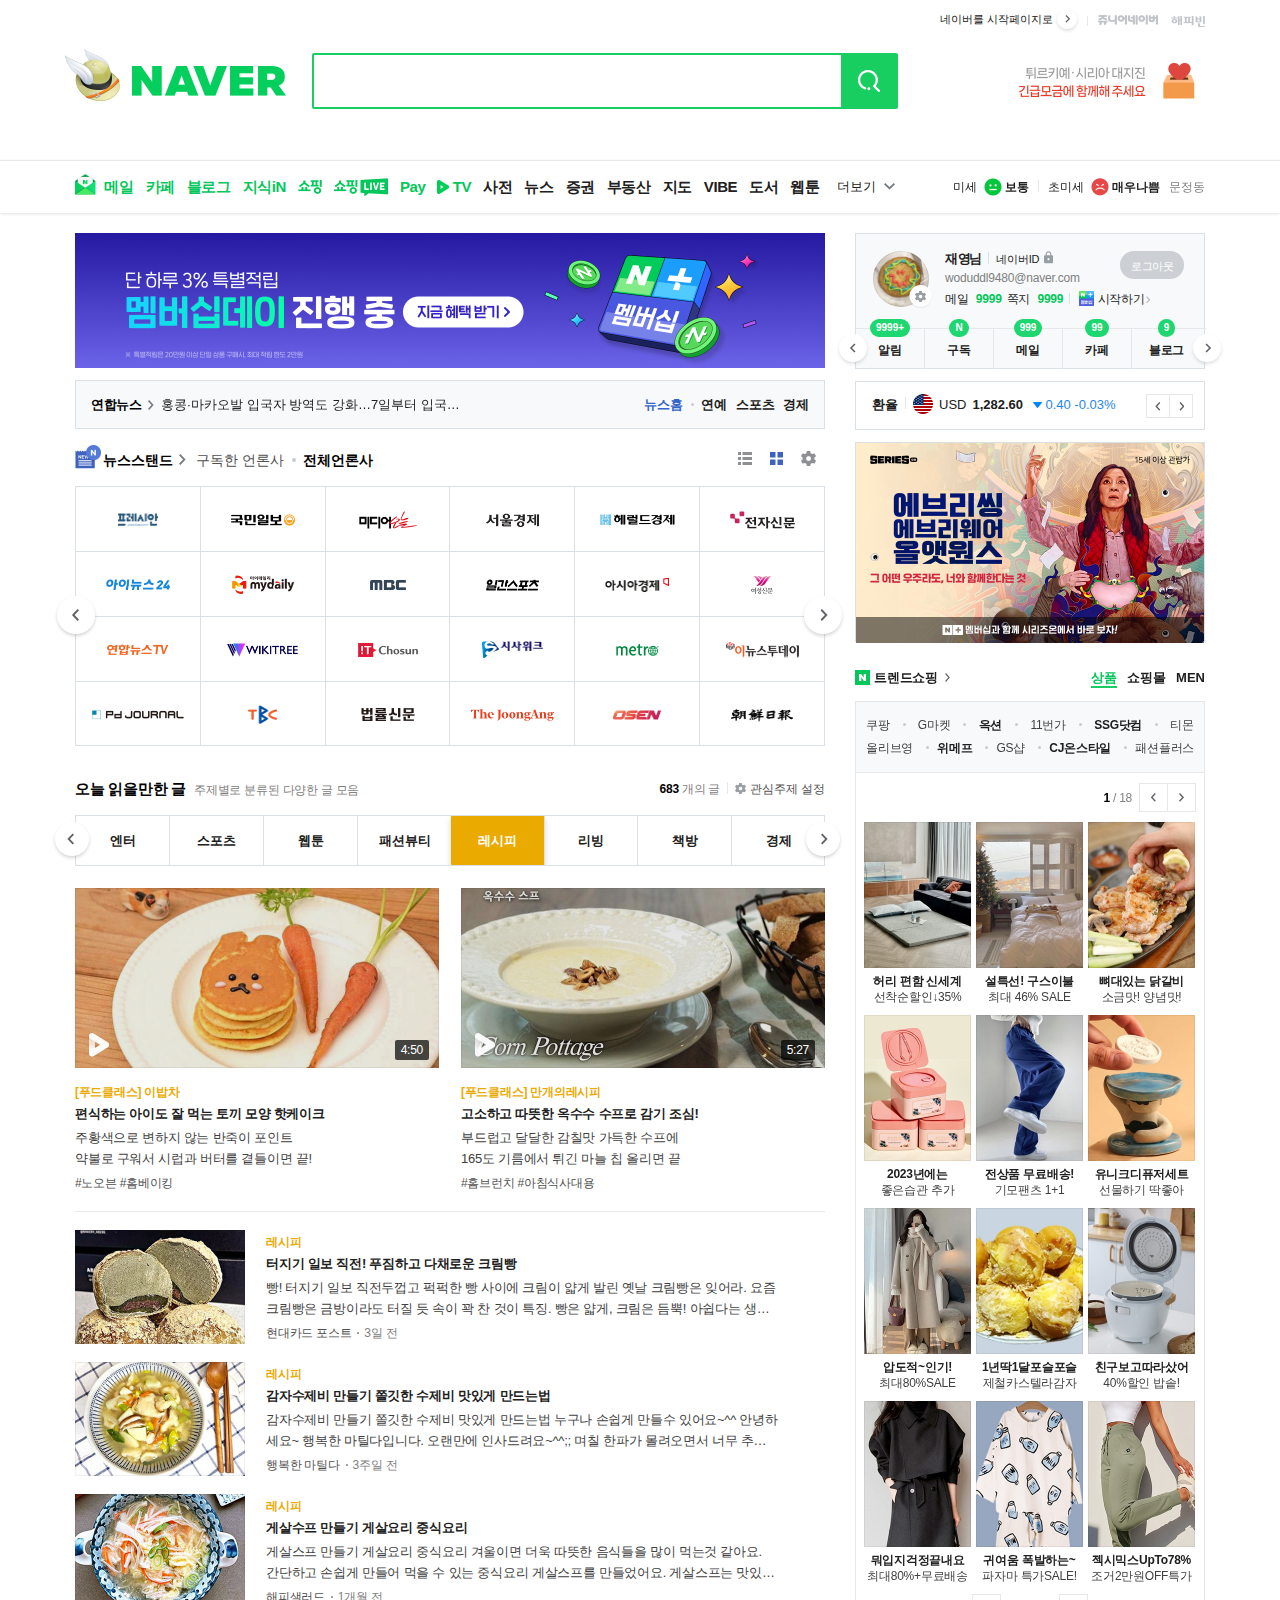
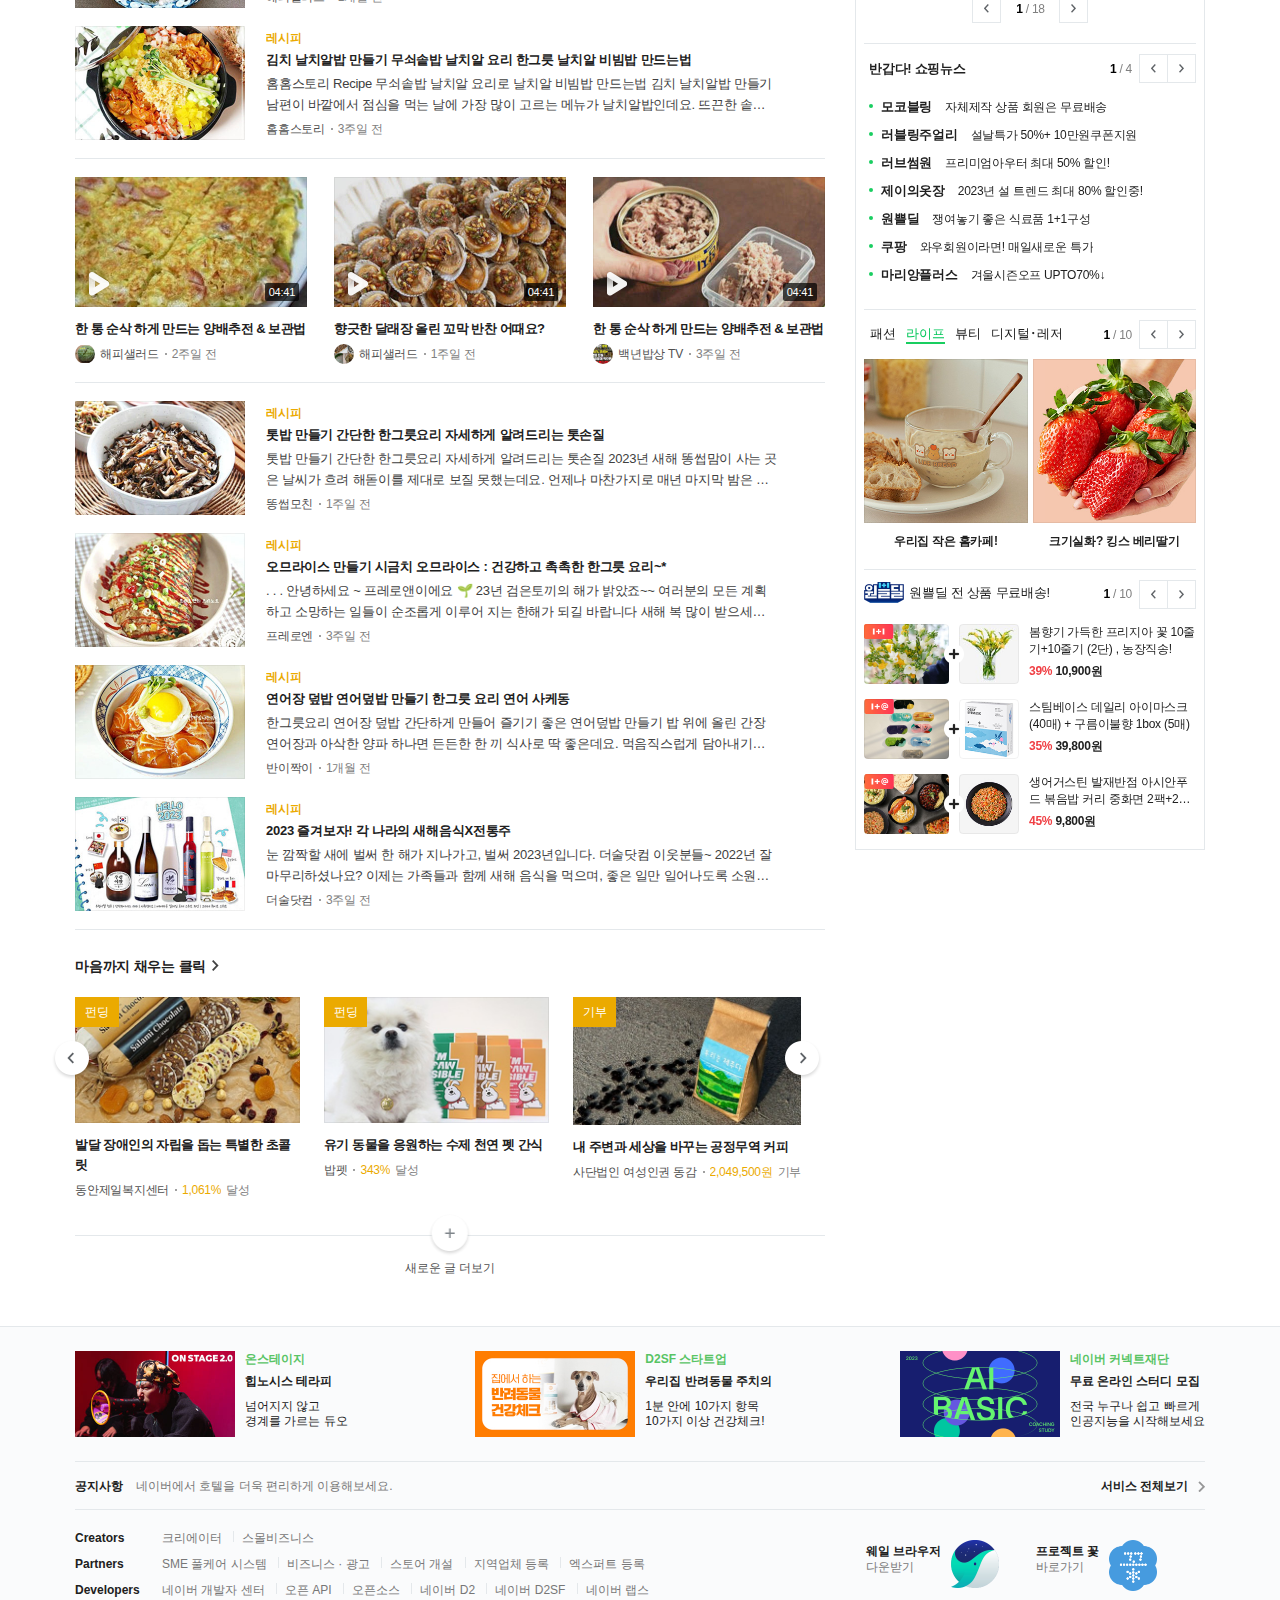
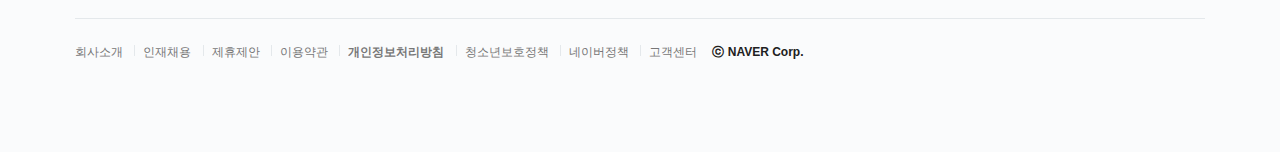
==== commit a918977b: "스타일 수정" ====
--- a/html/index.html
+++ b/html/index.html
@@ -944,13 +944,13 @@
                           </div>
                           <div class="area-text area-text__m">
                             <strong class="title"
-                              >입 안 가득 새콤달콤 대추방울토마토</strong
+                              >발달 장애인의 자립을 돕는 특별한 초콜릿</strong
                             >
                             <div class="info flex">
                               <div class="info-source flex">
-                                <p class="name">방울따옴</p>
+                                <p class="name">동안제일복지센터</p>
                                 <div class="percent flex">
-                                  <em class="em em-recipe">114%</em>
+                                  <em class="em em-recipe">1,061%</em>
                                   달성
                                 </div>
                               </div>
@@ -969,11 +969,11 @@
                           </div>
                           <div class="area-text area-text__m">
                             <strong class="title"
-                              >명절에는 정성 가득 '착착착' 조미 선물세트</strong
+                              >유기 동물을 응원하는 수제 천연 펫 간식</strong
                             >
                             <div class="info flex">
                               <div class="info-source flex">
-                                <p class="name">경기도주식회사</p>
+                                <p class="name">밥펫</p>
                                 <div class="percent flex">
                                   <em class="em em-recipe">343%</em>
                                   달성
--- a/css/style.min.css
+++ b/css/style.min.css
@@ -1 +1 @@
-.sound-only{position:absolute;clip:rect(0 0 0 0);width:1px;height:1px;margin:-1px;overflow:hidden;font-size:0}.wrap{width:1130px;margin:0 auto}.wrap-main{padding:20px 30px;justify-content:center}.wrap-footer{padding:0 0 92px}.txt-green{color:#03c75a}.flex,.footer .wrap>div{display:flex}.flex-start{justify-content:flex-start}.flex-end{justify-content:flex-end}.flex-center{justify-content:center}.flex-align{align-items:center}.fw-700,.footer .wrap .ad-list__cont .txt .subtitle em,.container-right .trend-head__tab li button,.container-right .issue-box .slide-link__content .now span,.container-right .account-tab .tab-wrap .tabs .tab .badge-green,.container-right .account-user .info-user .nickname,.container-left .today-conts .tab-wrap .tabs .name button,.container-left .newsstand-head>ul .left .press li.is_active button,.container-left .headline .link>div a,.em{font-weight:700 !important}.fw-500{font-weight:500 !important}.inline,.footer .wrap .notice-right .footer-title span:after,.container-right .trend-wrap .product-deal__list .imgbox a,.container-right .trend-wrap .product-deal .paging .title h3::before,.container-right .trend-wrap .product-news__list ul li a strong:before,.container-right .trend-wrap .name-list li a:after,.container-right .trend-head a strong::after,.container-right .trend-head a strong::before,.container-right .issue-box__btn button:hover.slide-next i,.container-right .issue-box__btn button:hover.slide-prev i,.container-right .issue-box__btn button.slide-next i,.container-right .issue-box__btn button.slide-prev i,.container-right .issue-box .slide-link__content .rate .ico-arrowblue,.container-right .issue-box .slide-link__content .country .ico-usa,.container-right .issue-box .slide-link__title:after,.container-right .account-tab .tab-wrap .tabs .tab .badge-green,.container-right .account-tab .tab-wrap .tabs .tab,.container-right .account-user .new a.nplus:after,.container-right .account-user .new a.nplus i,.container-right .account-user .new a.note:after,.container-right .account-user .info-user .secure i,.container-right .account-user .info-user .nickname:after,.container-right .account-user .info-user .nickname span,.container-right .account-user .profile-pic i,.container-left .today-conts .tab-wrap .tab-cont .box-more button i,.container-left .today-conts .tab-wrap .tab-cont .box-btm .clickbtn-next,.container-left .today-conts .tab-wrap .tab-cont .box-btm .clickbtn-prev,.container-left .today-conts .tab-wrap .tab-cont .box-btm__strong:after,.container-left .today-conts .tab-wrap .todaybtn-next,.container-left .today-conts .tab-wrap .todaybtn-prev,.container-left .today-head__title .right .info .interest button i,.container-left .newsstand-wrap .container .newsbtn,.container-left .newsstand-head>ul .right .option li i,.container-left .newsstand-head>ul .left .press-home a strong:after,.container-left .newsstand-head>ul .left .press-home a strong:before,.container-left .headline .link-home a:after,.container-left .headline .newsbox-yh a strong:after,.header-btm .gnb-weather .temp-box__list .wx-degree span.max:before,.header-btm .gnb-weather .temp-box__list .wx-now i,.header-btm .gnb-weather .air-box__list .dust .status i,.header-btm .gnb-list .btn-more a span:after,.header-btm .gnb-list .item-box .item a i,.header-top .service .happybean .ico-happybean,.header-top .service .happybean,.header-top .service .jrnaver:before,.header-top .service .jrnaver .ico-jrnaver,.header-top .service .setlink::after,.header-top .main .logo-area .naver i,.product .paging-btn__next i,.product .paging-btn__prev i,.imgbox a .area-thumb i,.imgbox a .area-thumb__deal .ico-addplus,.imgbox a .area-thumb__deal .img-main i.ico-alpha,.imgbox a .area-thumb__deal .img-main i.ico-one,.dot,.container-left .newsstand-head>ul .left .press-subs button:after,.imgbox a .area-text .info-source .name:after,.txt-bar2,.container-left .today-head__title .right .info .total:after,.header-btm .gnb-weather .air-box__list .dust .status-fine:after,.txt-bar li:after,.footer .wrap .info ul li:after,.footer .wrap .service-left__box .footer-conts li:after{display:inline-block}.no-underline,.footer .wrap .ad-list__cont:hover,.container-right .issue-box .slide-link:hover,.container-right .account-tab .tab-wrap .tabs .tab,.container-right .account-user .info .logout,.container-right .account-user .info-user .nickname,.container-left .newsstand-head>ul .left li a:hover,.container-left .headline .link:hover>div a,.container-left .headline .newsbox-yh:hover a,.header-btm .gnb-weather .temp .temp-box:hover,.header-btm .gnb-weather .air-box:hover,.header-btm .gnb-list .item-box .item a:hover,.imgbox a:hover,.imgbox a .area-text__trend .info:hover .info{text-decoration:none !important}.underline,.container-left .today-head__title .right .info .interest button:hover,.header-btm .gnb-weather .temp .temp-box:hover .place,.header-btm .gnb-weather .air-box:hover .place,.imgbox a:hover strong{text-decoration:underline !important}.txt-bar,.footer .wrap .info ul,.footer .wrap .service-left__box .footer-conts{display:flex}.txt-bar li:after,.footer .wrap .info ul li:after,.footer .wrap .service-left__box .footer-conts li:after{content:"";width:1px;height:11px;background-color:#e4e8eb;margin:0 8px}.txt-bar li:last-child:after,.footer .wrap .info ul li:last-child:after,.footer .wrap .service-left__box .footer-conts li:last-child:after{display:none}.txt-bar2,.container-left .today-head__title .right .info .total:after,.header-btm .gnb-weather .air-box__list .dust .status-fine:after{content:"";width:1px;height:12px;background-color:#e4e8eb}.dot,.container-right .trend-wrap .product-news__list ul li a strong:before,.container-right .trend-wrap .name-list li a:after,.container-left .newsstand-head>ul .left .press-subs button:after,.imgbox a .area-text .info-source .name:after{border-radius:50%}.dot-gray--l,.container-left .newsstand-head>ul .left .press-subs button:after{background-color:#c7ccd1;width:4px;height:4px}.dot-gray--s,.container-right .trend-wrap .name-list li a:after{background-color:#c9cccf;width:3px;height:3px}.dot-gray--xs,.imgbox a .area-text .info-source .name:after{background-color:gray;width:2px;height:2px}.dot-green,.container-right .trend-wrap .product-news__list ul li a strong:before{background-color:#1ace61;width:4px;height:4px}.enlarge,.footer .wrap .ad-list,.imgbox{border:none;transition:transform .2s cubic-bezier(0.165, 0.84, 0.44, 1);image-rendering:-webkit-optimize-contrast}.img-hover,.footer .wrap .ad-list__cont:hover img,.imgbox:hover img{transition-duration:.3s;transform:scale(1.05)}.badge{position:absolute;color:#fff}.badge-l{bottom:8px;right:10px;padding:3px 6px;font-size:12px;line-height:14px;border-radius:2px}.badge-s{right:8px;bottom:6px;padding:2px 4px;font-size:11px;line-height:14px;border-radius:2px}.badge .bg{position:absolute;top:0;left:0;right:0;bottom:0;opacity:.7;filter:alpha(opacity=70);background-color:#000;border-radius:2px;color:rgba(0,0,0,0);line-height:14px;border-radius:2px}.badge em{position:relative;z-index:1}.badge-today{position:absolute;top:0;left:0;max-width:100%}.badge-today .title{overflow:hidden;text-overflow:ellipsis;white-space:nowrap;display:block;height:30px;padding:0 10px;font-size:12px;line-height:30px;color:#fff}.badge-today .title-entertain{background-color:#e65da0}.badge-today .title-sports{background-color:#0147b5}.badge-today .title-webtoon{background-color:#66c971}.badge-today .title-fashion{background-color:#8449ca}.badge-today .title-recipe{background-color:#ebaa00}.badge-today .title-living{background-color:#c08d31}.badge-today .title-book{background-color:#42be6f}.badge-today .title-economy{background-color:#35ae5e}.badge-today .title-recommend{background-color:#5290ff}.badge-today .title-car{background-color:#4a94e1}.em-entertain{color:#e65da0}.em-sports{color:#0147b5}.em-webtoon{color:#66c971}.em-fashion{color:#8449ca}.em-recipe{color:#ebaa00}.em-living{color:#c08d31}.em-book{color:#42be6f}.em-economy{color:#35ae5e}.em-recommend{color:#5290ff}.em-car{color:#4a94e1}.ellipsis,.container-right .trend-wrap .product-news__list ul li a span,.imgbox a .area-text .info-source .name,.imgbox a .area-text .info-btm,.imgbox a .area-text .title,.imgbox a .area-text .em{overflow:hidden;text-overflow:ellipsis;white-space:nowrap;display:block}.ellipsis-2,.imgbox a .area-text__deal .title,.imgbox a .area-text__m .title,.imgbox a .area-text .info-main{display:-webkit-box;overflow:hidden;max-height:40px;line-height:20px;text-overflow:ellipsis;-webkit-line-clamp:2;-webkit-box-orient:vertical}.imgbox-l{width:364px}.imgbox-l:first-child{margin-right:22px}.imgbox-m{width:232px;margin-right:27px}.imgbox-m:last-child{margin-right:0}.imgbox-s{margin-bottom:18px}.imgbox-s:last-child{margin-bottom:0}.imgbox-trend{width:107px}.imgbox-plus{width:50%}.imgbox a .area-thumb{position:relative;overflow:hidden}.imgbox a .area-thumb__l{height:180px}.imgbox a .area-thumb__s{width:170px;height:114px;margin-right:21px}.imgbox a .area-thumb__deal{display:flex;position:relative;width:155px}.imgbox a .area-thumb__deal .img{position:relative}.imgbox a .area-thumb__deal .img img{border-radius:4px}.imgbox a .area-thumb__deal .img-main{position:relative;margin-right:10px}.imgbox a .area-thumb__deal .img-main img{width:85px;height:60px}.imgbox a .area-thumb__deal .img-main i{position:absolute;top:0;left:0}.imgbox a .area-thumb__deal .img-sub img{width:60px;height:60px;aspect-ratio:auto 60/60}.imgbox a .area-thumb__deal .img-bd{position:absolute;top:0;left:0;right:0;bottom:0;opacity:.05;filter:alpha(opacity=5);border:1px solid #000;border-radius:4px}.imgbox a .area-thumb__deal .ico-addplus{position:absolute;top:20px;left:80px;z-index:1}.imgbox a .area-thumb img{width:100%;-o-object-fit:cover;object-fit:cover}.imgbox a .area-thumb .border{position:absolute;top:0;left:0;right:0;bottom:0;opacity:.06;filter:alpha(opacity=6);border:1px solid #000}.imgbox a .area-thumb .dim{position:absolute;top:0;left:0;right:0;bottom:0;opacity:.1;filter:alpha(opacity=10);background-color:#000}.imgbox a .area-thumb i{position:absolute;bottom:9px;left:12px}.imgbox a .area-text{display:block;padding:16px 18px 0 0}.imgbox a .area-text .em{margin-bottom:6px}.imgbox a .area-text .title{font-size:13px;margin-bottom:5px}.imgbox a .area-text .info-main{color:#404040;font-size:13px;max-height:42px;line-height:21px;margin-bottom:4px}.imgbox a .area-text .info-btm{color:#505050;line-height:20px}.imgbox a .area-text .info-source{line-height:20px;word-break:keep-all}.imgbox a .area-text .info-source .name{color:#505050;line-height:20px}.imgbox a .area-text .info-source .name:after{content:"";margin:0 5px 0 6px;vertical-align:3px}.imgbox a .area-text .info .date{color:gray}.imgbox a .area-text .info .percent{color:gray}.imgbox a .area-text .info .percent em{margin-right:5px;margin-bottom:0;font-weight:500 !important}.imgbox a .area-text .info-thumb{margin-right:5px}.imgbox a .area-text .info-thumb img{width:20px;height:20px;border-radius:50%}.imgbox a .area-text__m{padding:12px 0px 0 0}.imgbox a .area-text__m .title{white-space:normal}.imgbox a .area-text__s{padding:4px 47px 0 0}.imgbox a .area-text__s .info-main{max-width:512px}.imgbox a .area-text__trend{padding:0;margin-top:5px;text-align:center}.imgbox a .area-text__trend .title{font-size:12px;margin-bottom:0}.imgbox a .area-text__trend .info{margin-bottom:0}.imgbox a .area-text__trend .info-main{font-size:12px;line-height:16px;margin-bottom:0}.imgbox a .area-text__deal{padding:0;margin-left:10px;max-width:167px}.imgbox a .area-text__deal .title{white-space:inherit;font-size:12px;font-weight:500 !important;line-height:17px}.imgbox a .area-text__deal .price em{color:#f04045;font-weight:700}.imgbox a .area-text__deal .price span{font-weight:700}.product>div{padding-bottom:20px;border-bottom:1px solid #e4e8eb}.product>div:last-child{border-bottom:none}.product .thumb ul{flex-wrap:wrap}.product .thumb ul li{margin:10px 5px 0 0}.product .thumb ul li:nth-child(3n){margin-right:0}.product .thumb .paging-num{margin:0 15px}.product .paging{padding-top:10px}.product .paging-num{margin-right:7px;color:gray}.product .paging-num strong{color:initial}.product .paging-btn button{width:29px;height:29px;border:1px solid #e4e8eb;background-color:#fff;padding:9px 10px 9px 10px}.product .paging-btn__prev:hover{background-color:#f7f9fa}.product .paging-btn__next{margin-left:-1px}.product .paging-btn__next:hover{background-color:#f7f9fa}.sprMain-top,.footer .wrap .notice-right .footer-title span:after,.container-left .headline .newsbox-yh a strong:after,.header-btm .gnb-list .btn-more a span:after,.header-top .service .happybean:hover .ico-happybean,.header-top .service .jrnaver:hover .ico-jrnaver,.header-top .service .setlink::after,.ico-newsstand,.container-left .newsstand-head>ul .left .press-home a strong:before,.ico-dust--verybad,.header-btm .gnb-weather .air-box__list .dust .status-super i,.ico-dust--bad,.ico-dust--normal,.header-btm .gnb-weather .air-box__list .dust .status-fine i,.ico-dust--good,.ico-slideprev,.ico-shoplive,.ico-shop,.ico-mail,.ico-search,.ico-happybean,.ico-jrnaver,.ico-naver,.header-top .main .logo-area .naver i{background-image:url("/img/sp_main.png");background-size:442px 428px;vertical-align:top;background-repeat:no-repeat}.sprMain,.container-right .issue-box__btn button:hover.slide-next i,.container-right .issue-box__btn button:hover.slide-prev i,.container-right .issue-box__btn button.slide-next i:hover,.container-right .issue-box__btn button.slide-prev i:hover,.container-left .today-conts .tab-wrap .tab-cont .box-btm .clickbtn-next:hover,.container-left .today-conts .tab-wrap .tab-cont .box-btm .clickbtn-prev:hover,.container-left .today-conts .tab-wrap .tab-cont .box-btm__strong:after,.container-left .today-conts .tab-wrap .todaybtn-next:hover,.container-left .today-conts .tab-wrap .todaybtn-prev:hover,.container-left .today-head__title .right .info .interest button:hover i,.container-left .newsstand-wrap .container .newsbtn-next:hover,.container-left .newsstand-wrap .container .newsbtn-prev:hover,.container-left .newsstand-head>ul .left .press-home a strong:after,.header-btm .gnb-weather .temp-box__list .wx-degree span.max:before,.ico-more,.ico-play--l,.ico-setting3,.container-left .today-head__title .right .info .interest button i,.ico-setting2,.ico-table--blue,.container-left .newsstand-head>ul .right .option-table.is_active i,.ico-table,.ico-list--blue,.container-left .newsstand-head>ul .right .option-list.is_active i,.ico-list,.ico-issue--next,.container-right .issue-box__btn button.slide-next i,.ico-issue--prev,.container-right .issue-box__btn button.slide-prev i,.ico-arrowblue,.container-right .issue-box .slide-link__content .rate .ico-arrowblue,.ico-usa,.container-right .issue-box .slide-link__content .country .ico-usa,.ico-next--l,.container-left .newsstand-wrap .container .newsbtn-next,.ico-prev--l,.container-left .newsstand-wrap .container .newsbtn-prev,.ico-next--m,.container-left .today-conts .tab-wrap .tab-cont .box-btm .clickbtn-next,.container-left .today-conts .tab-wrap .todaybtn-next,.ico-prev--m,.container-left .today-conts .tab-wrap .tab-cont .box-btm .clickbtn-prev,.container-left .today-conts .tab-wrap .todaybtn-prev,.ico-tv{background-image:url("/img/sp_main.png");background-size:442px 428px;background-repeat:no-repeat}.sprWeather,.ico-weather--42,.ico-weather--41,.ico-weather--40,.ico-weather--39,.ico-weather--38,.ico-weather--37,.ico-weather--36,.ico-weather--35,.ico-weather--34,.ico-weather--33,.ico-weather--32,.ico-weather--31,.ico-weather--30,.ico-weather--29,.ico-weather--28,.ico-weather--27,.ico-weather--26,.ico-weather--25,.ico-weather--24,.ico-weather--23,.ico-weather--22,.ico-weather--21,.ico-weather--20,.ico-weather--19,.ico-weather--18,.ico-weather--17,.ico-weather--16,.ico-weather--15,.ico-weather--14,.ico-weather--13,.ico-weather--12,.ico-weather--11,.ico-weather--10,.ico-weather--9,.ico-weather--8,.ico-weather--7,.ico-weather--6,.ico-weather--5,.ico-weather--4,.ico-weather--3,.ico-weather--2,.header-btm .gnb-weather .temp-box__list .wx-now i,.ico-weather--1{background-image:url("/img/sp_weather.png");background-size:215px 184px;vertical-align:top;background-repeat:no-repeat}.sprMy,.container-right .account-tab button:hover.next,.container-right .account-tab button:hover.prev,.container-right .account-user .new a.nplus:after,.container-right .account-user .info-user .secure:hover .ico-secure,.ico-next,.container-right .account-tab button.next,.ico-prev,.container-right .account-tab button.prev,.ico-nplus,.ico-secure,.ico-setting{background-image:url("/img/sp_my.png");background-size:307px 289px;background-repeat:no-repeat}.sprTrend,.container-right .trend-head a strong::after,.ico-trend--home,.container-right .trend-head a strong::before{background-image:url("/img/sp_trend.png");background-size:129px 101px;background-repeat:no-repeat}.sprTrend-top,.ico-alpha,.imgbox a .area-thumb__deal .img-main i.ico-alpha,.ico-one,.imgbox a .area-thumb__deal .img-main i.ico-one,.ico-dealplus,.imgbox a .area-thumb__deal .ico-addplus,.ico-deal,.container-right .trend-wrap .product-deal .paging .title h3::before,.ico-trendN--hover,.product .paging-btn__next:hover i,.ico-trendP--hover,.product .paging-btn__prev:hover i,.ico-trend--next,.product .paging-btn__next i,.ico-trend--prev,.product .paging-btn__prev i{background-image:url("/img/sp_trend.png");background-size:129px 101px;background-repeat:no-repeat;vertical-align:top}.ico-naver,.header-top .main .logo-area .naver i{width:222px;height:52px;background-position:0 -158px}.ico-jrnaver{width:60px;height:10px;background-position:-264px -296px}.ico-happybean{width:34px;height:11px;background-position:-365px -245px}.ico-search{width:22px;height:22px;background-position:-420px -24px}.ico-mail{width:21px;height:21px;background-position:-420px -73px}.ico-shop{width:24px;height:15px;background-position:-76px -389px}.ico-shoplive{width:54px;height:18px;background-position:-209px -269px}.ico-tv{width:12px;height:14px;background-position:-256px -212px}.ico-setting{width:23px;height:23px;background-position:-50px -249px}.ico-secure{width:9px;height:13px;background-position:-42px -275px}.ico-nplus{width:15px;height:15px;background-position:-231px -249px}.ico-prev,.container-right .account-tab button.prev{width:34px;height:34px;background-position:-145px -37px}.ico-next,.container-right .account-tab button.next{width:34px;height:34px;background-position:-73px -37px}.ico-prev--m,.container-left .today-conts .tab-wrap .tab-cont .box-btm .clickbtn-prev,.container-left .today-conts .tab-wrap .todaybtn-prev{width:40px;height:40px;background-position:-128px -342px}.ico-next--m,.container-left .today-conts .tab-wrap .tab-cont .box-btm .clickbtn-next,.container-left .today-conts .tab-wrap .todaybtn-next{width:40px;height:40px;background-position:-86px -342px}.ico-prev--l,.container-left .newsstand-wrap .container .newsbtn-prev{width:44px;height:44px;background-position:-224px -158px}.ico-next--l,.container-left .newsstand-wrap .container .newsbtn-next{width:44px;height:44px;background-position:-92px -296px}.ico-slideprev{width:6px;height:9px;background-position:-162px -327px}.ico-usa,.container-right .issue-box .slide-link__content .country .ico-usa{width:20px;height:20px;background-position:-420px -118px}.ico-arrowblue,.container-right .issue-box .slide-link__content .rate .ico-arrowblue{width:9px;height:6px;background-position:-433px -402px}.ico-issue--prev,.container-right .issue-box__btn button.slide-prev i{width:6px;height:9px;background-position:-162px -327px}.ico-issue--next,.container-right .issue-box__btn button.slide-next i{width:5px;height:9px;background-position:-146px -327px}.ico-dust--good{width:18px;height:19px;background-position:-420px -266px}.ico-dust--normal,.header-btm .gnb-weather .air-box__list .dust .status-fine i{width:18px;height:19px;background-position:-420px -246px}.ico-dust--bad{width:18px;height:19px;background-position:-420px -286px}.ico-dust--verybad,.header-btm .gnb-weather .air-box__list .dust .status-super i{width:18px;height:19px;background-position:-420px -226px}.ico-weather--1{width:25px;height:20px;background-position:-3px -3px}.ico-weather--2,.header-btm .gnb-weather .temp-box__list .wx-now i{width:22px;height:22px;background-position:-34px -3px}.ico-weather--3{width:26px;height:20px;background-position:-64px -4px}.ico-weather--4{width:24px;height:24px;background-position:-96px -3px}.ico-weather--5{width:27px;height:20px;background-position:-125px -4px}.ico-weather--6{width:26px;height:22px;background-position:-156px -3px}.ico-weather--7{width:26px;height:21px;background-position:-187px -4px}.ico-weather--8{width:23px;height:23px;background-position:-3px -34px}.ico-weather--9{width:24px;height:22px;background-position:-34px -35px}.ico-weather--10{width:26px;height:20px;background-position:-64px -35px}.ico-weather--11{width:19px;height:19px;background-position:-97px -35px}.ico-weather--12{width:25px;height:26px;background-position:-126px -32px}.ico-weather--13{width:25px;height:22px;background-position:-156px -34px}.ico-weather--14{width:25px;height:26px;background-position:-187px -32px}.ico-weather--15{width:25px;height:20px;background-position:-2px -66px}.ico-weather--16{width:24px;height:21px;background-position:-34px -65px}.ico-weather--17{width:23px;height:24px;background-position:-65px -64px}.ico-weather--18{width:19px;height:19px;background-position:-96px -66px}.ico-weather--19{width:19px;height:22px;background-position:-129px -64px}.ico-weather--20{width:25px;height:22px;background-position:-156px -66px}.ico-weather--21{width:25px;height:27px;background-position:-187px -63px}.ico-weather--22{width:21px;height:23px;background-position:-4px -96px}.ico-weather--23{width:19px;height:22px;background-position:-36px -95px}.ico-weather--24{width:24px;height:25px;background-position:-64px -95px}.ico-weather--25{width:20px;height:20px;background-position:-98px -95px}.ico-weather--26{width:26px;height:20px;background-position:-125px -97px}.ico-weather--27{width:23px;height:24px;background-position:-158px -95px}.ico-weather--28{width:26px;height:22px;background-position:-187px -95px}.ico-weather--29{width:19px;height:19px;background-position:-5px -128px}.ico-weather--30{width:19px;height:19px;background-position:-36px -128px}.ico-weather--31{width:23px;height:21px;background-position:-65px -127px}.ico-weather--32{width:26px;height:22px;background-position:-96px -127px}.ico-weather--33{width:25px;height:22px;background-position:-126px -127px}.ico-weather--34{width:23px;height:24px;background-position:-158px -126px}.ico-weather--35{width:26px;height:22px;background-position:-187px -126px}.ico-weather--36{width:26px;height:22px;background-position:-3px -158px}.ico-weather--37{width:25px;height:22px;background-position:-33px -158px}.ico-weather--38{width:25px;height:24px;background-position:-64px -158px}.ico-weather--39{width:25px;height:21px;background-position:-94px -158px}.ico-weather--40{width:25px;height:21px;background-position:-125px -158px}.ico-weather--41{width:25px;height:21px;background-position:-156px -158px}.ico-weather--42{width:25px;height:25px;background-position:-188px -156px}.ico-newsstand,.container-left .newsstand-head>ul .left .press-home a strong:before{width:27px;height:24px;background-position:-272px -342px}.ico-list{width:14px;height:13px;background-position:-244px -310px}.ico-list--blue,.container-left .newsstand-head>ul .right .option-list.is_active i{width:14px;height:13px;background-position:-260px -310px}.ico-table{width:13px;height:13px;background-position:-291px -310px}.ico-table--blue,.container-left .newsstand-head>ul .right .option-table.is_active i{width:13px;height:13px;background-position:-276px -310px}.ico-setting2{width:15px;height:15px;background-position:-102px -386px}.ico-setting3,.container-left .today-head__title .right .info .interest button i{width:11px;height:11px;background-position:-332px -310px}.ico-play--l{width:24px;height:28px;background-position:-246px -342px}.ico-more{width:42px;height:42px;background-position:0 -342px}.ico-trend--home,.container-right .trend-head a strong::before{width:15px;height:15px;background-position:-109px -22px}.ico-trend--prev,.product .paging-btn__prev i{width:5px;height:9px;background-position:-116px -60px}.ico-trend--next,.product .paging-btn__next i{width:5px;height:9px;background-position:-109px -60px}.ico-trendP--hover,.product .paging-btn__prev:hover i{width:5px;height:9px;background-position:-116px -49px}.ico-trendN--hover,.product .paging-btn__next:hover i{width:5px;height:9px;background-position:-123px -49px}.ico-deal,.container-right .trend-wrap .product-deal .paging .title h3::before{width:40px;height:21px;background-position:0 -54px}.ico-dealplus,.imgbox a .area-thumb__deal .ico-addplus{width:20px;height:20px;background-position:-109px 0}.ico-one,.imgbox a .area-thumb__deal .img-main i.ico-one{width:30px;height:15px;background-position:-42px -54px}.ico-alpha,.imgbox a .area-thumb__deal .img-main i.ico-alpha{width:30px;height:15px;background-position:-73px -54px}.header{position:relative;background-color:#fff;z-index:2000}.header-top{height:160px;padding-top:10px}.header-top .main{position:relative;align-items:initial;padding:19px 0 20px}.header-top .main .logo{height:100%}.header-top .main .logo-area{display:block}.header-top .main .logo-area .naver i{margin:-4px 10px 0px -10px}.header-top .main .search fieldset .search-box{justify-content:space-between;width:586px;height:56px;margin-left:15px;border:2px solid #19ce60;border-radius:2px}.header-top .main .search fieldset .search-box__input input{width:446px;height:98%;padding:13px 15px;margin:1px;background-color:#fff;line-height:24px;color:#000;font-weight:700;font-size:18px;outline:0}.header-top .main .search fieldset .search-box__btn{width:55px;height:52px;background-color:#19ce60;cursor:pointer;align-items:center}.header-top .main .search-box{position:absolute}.header-top .main .search-btn{position:absolute}.header-top .main .temp-ad{width:225px;height:56px;position:absolute;top:20px;right:0}.header-top .main .temp-ad img{width:100%}.header-top .service{display:flex;justify-content:flex-end;align-items:center;margin-top:1px}.header-top .service .setlink{font-size:11px;line-height:17px}.header-top .service .setlink::after{content:"";width:26px;height:26px;background-position:-382px -213px;vertical-align:top;content:"";margin:-3px 0 0 1px}.header-top .service .setlink:hover{text-decoration:underline}.header-top .service .jrnaver{margin-right:10px}.header-top .service .jrnaver .ico-jrnaver{margin:2px 3px 0 0}.header-top .service .jrnaver:hover{text-decoration:none !important}.header-top .service .jrnaver:hover .ico-jrnaver{width:60px;height:10px;background-position:-326px -296px !important}.header-top .service .jrnaver:before{content:"";width:1px;height:10px;margin:3px 7px;background-color:#e4e8eb}.header-top .service .happybean .ico-happybean{vertical-align:text-top}.header-top .service .happybean:hover{text-decoration:none !important}.header-top .service .happybean:hover .ico-happybean{width:34px;height:11px;background-position:-380px -199px !important}.header-btm{width:100%;border-top:1px solid #e4e8eb;box-shadow:0 1px 3px 0 rgba(0,0,0,.12)}.header-btm .gnb{height:52px;justify-content:space-between}.header-btm .gnb-list{padding:11px 0}.header-btm .gnb-list .item-box .item{margin-right:12px}.header-btm .gnb-list .item-box .item a{vertical-align:middle}.header-btm .gnb-list .item-box .item a i.ico-mail{margin-right:5px}.header-btm .gnb-list .item-box .item a i.ico-shoplive{margin-bottom:2px}.header-btm .gnb-list .item-box .item a i.ico-tv{margin-bottom:-2px}.header-btm .gnb-list .item-box .item a span{font-size:15px;line-height:30px;font-weight:700;letter-spacing:-0.4px}.header-btm .gnb-list .btn-more a span{margin-left:5px;font-size:13px;line-height:30px;color:#202020;text-align:right}.header-btm .gnb-list .btn-more a span:after{content:"";width:11px;height:7px;background-position:-402px -296px;margin-top:11px;margin-left:8px}.header-btm .gnb-weather{width:270px;overflow:hidden}.header-btm .gnb-weather .air-box{justify-content:flex-end}.header-btm .gnb-weather .air-box__list{height:52px;line-height:52px}.header-btm .gnb-weather .air-box__list .dust .status{margin-left:7px}.header-btm .gnb-weather .air-box__list .dust .status i{vertical-align:middle}.header-btm .gnb-weather .air-box__list .dust .status-fine:after{margin:0px 9px -1px 5px}.header-btm .gnb-weather .temp-box{justify-content:flex-end}.header-btm .gnb-weather .temp-box__list{height:52px;line-height:52px}.header-btm .gnb-weather .temp-box__list .wx-now{margin-right:9px}.header-btm .gnb-weather .temp-box__list .wx-now i{margin-right:12px}.header-btm .gnb-weather .temp-box__list .wx-now strong{font-size:13px}.header-btm .gnb-weather .temp-box__list .wx-now strong.deg{font-size:15px;margin-right:5px}.header-btm .gnb-weather .temp-box__list .wx-degree span{font-size:13px}.header-btm .gnb-weather .temp-box__list .wx-degree span.min{color:#2586ee}.header-btm .gnb-weather .temp-box__list .wx-degree span.max{color:#e9564a}.header-btm .gnb-weather .temp-box__list .wx-degree span.max:before{content:"";width:5px;height:11px;background-position:-437px -182px;margin:0 3px -1px}.header-btm .gnb-weather .place{color:gray;margin-left:9px}.container-left{margin-right:30px}.container-left>div{box-sizing:border-box;width:750px}.container-left .mainslider{height:135px}.container-left .mainslider a{display:block;height:135px}.container-left .mainslider a img{width:100%;height:100%;image-rendering:-webkit-optimize-contrast}.container-left .headline{justify-content:space-between;margin:12px 0 0;padding:12px 15px 11px 15px;border:1px solid #dae1e6;background-color:#f7f9fa;line-height:24px;height:49px}.container-left .headline .newsbox-yh{max-width:80px}.container-left .headline .newsbox-yh a{margin-right:1px;font-size:13px;color:#000;letter-spacing:-0.3px}.container-left .headline .newsbox-yh a strong:after{content:"";width:6px;height:10px;background-position:-262px -112px;margin:7px 6px 0}.container-left .headline .newsbox-slider{overflow:hidden;height:inherit}.container-left .headline .newsbox-slider .swiper-news a{overflow:hidden;text-overflow:ellipsis;white-space:nowrap;display:block;width:310px;font-size:13px}.container-left .headline .link>div a{font-size:13px}.container-left .headline .link-home{margin-right:7px}.container-left .headline .link-home a:after{content:"";background-color:#c8ccd1;width:3px;height:3px;border-radius:50%;vertical-align:top;margin-left:8px;vertical-align:3px}.container-left .headline .link-category a{margin-right:5px}.container-left .headline .link-category a:last-child{margin-right:0}.container-left .headline .link .is_active{color:#3565c9}.container-left .newsstand-head{padding:22px 0 16px;font-size:14px;line-height:18px}.container-left .newsstand-head>ul{width:100%;justify-content:space-between}.container-left .newsstand-head>ul .left li a,.container-left .newsstand-head>ul .left li button{font-size:14px}.container-left .newsstand-head>ul .left .press li.is_active button{color:#000}.container-left .newsstand-head>ul .left .press-home a strong{color:#000}.container-left .newsstand-head>ul .left .press-home a strong:before{content:"";margin:-6px 1px 0 0}.container-left .newsstand-head>ul .left .press-home a strong:after{content:"";width:7px;height:11px;background-position:-410px -213px;margin:0 10px 0 6px}.container-left .newsstand-head>ul .left .press-subs button{color:#505050}.container-left .newsstand-head>ul .left .press-subs button:after{content:"";margin:0 7px 0 8px;vertical-align:3px}.container-left .newsstand-head>ul .right .option li{padding:0 9px}.container-left .newsstand-head>ul .right .option-list i{opacity:.7}.container-left .newsstand-head>ul .right .option-list:hover i{opacity:1}.container-left .newsstand-head>ul .right .option-list.is_active i{opacity:1 !important}.container-left .newsstand-head>ul .right .option-table i{opacity:.7}.container-left .newsstand-head>ul .right .option-table:hover i{opacity:1}.container-left .newsstand-head>ul .right .option-table.is_active i{opacity:1}.container-left .newsstand-head>ul .right .option-setting i{opacity:.7}.container-left .newsstand-head>ul .right .option-setting:hover i{opacity:1}.container-left .newsstand-wrap{width:100%}.container-left .newsstand-wrap .container{position:relative;height:260px;border:1px solid #dae1e6;border-width:0 0 1px 1px;flex-wrap:wrap}.container-left .newsstand-wrap .container .newsbtn{position:absolute;top:109px;z-index:10;cursor:pointer}.container-left .newsstand-wrap .container .newsbtn-prev{left:-22px}.container-left .newsstand-wrap .container .newsbtn-prev:hover{width:44px;height:44px;background-position:-46px -296px}.container-left .newsstand-wrap .container .newsbtn-next{right:-20px}.container-left .newsstand-wrap .container .newsbtn-next:hover{width:44px;height:44px;background-position:0 -296px}.container-left .newsstand-wrap .container-item{border:1px solid #dae1e6;border-width:1px 1px 0 0;width:16.6666666667%;height:65px}.container-left .newsstand-wrap .container-item a{display:block;padding:23px 0 23px;text-align:center}.container-left .newsstand-wrap .container-item a img{height:20px;image-rendering:-webkit-optimize-contrast}.container-left .today{padding:35px 0 27px;letter-spacing:-0.25px}.container-left .today-head{padding-bottom:17px}.container-left .today-head__title{justify-content:space-between;width:100%}.container-left .today-head__title strong{color:#000}.container-left .today-head__title span{color:gray}.container-left .today-head__title button{color:#505050}.container-left .today-head__title .left .title li strong{font-size:15px}.container-left .today-head__title .left .title li:first-child{margin-right:8px}.container-left .today-head__title .right .info .total strong{margin-right:3px}.container-left .today-head__title .right .info .total:after{margin:-1px 7px -1px 4px}.container-left .today-head__title .right .info .interest button i{margin-bottom:-1px}.container-left .today-head__title .right .info .interest button:hover i{width:11px;height:11px;background-position:-358px -310px}.container-left .today-conts .tab-wrap{position:relative}.container-left .today-conts .tab-wrap .todaybtn{position:absolute;cursor:pointer;z-index:10}.container-left .today-conts .tab-wrap .todaybtn-prev{top:6px;left:-23px}.container-left .today-conts .tab-wrap .todaybtn-prev:hover{width:40px;height:40px;background-position:-170px -342px}.container-left .today-conts .tab-wrap .todaybtn-next{top:6px;right:-18px}.container-left .today-conts .tab-wrap .todaybtn-next:hover{width:40px;height:40px;background-position:-44px -342px}.container-left .today-conts .tab-wrap .tabs{overflow:hidden;white-space:nowrap;border:1px solid #dae1e6}.container-left .today-conts .tab-wrap .tabs .name{display:inline-block;width:94px;z-index:1;vertical-align:top}.container-left .today-conts .tab-wrap .tabs .name button{display:block;border-right:1px solid #dae1e6;width:94px;font-size:13px;line-height:49px;text-align:center}.container-left .today-conts .tab-wrap .tabs .name.is_active button{color:#fff;margin:0 -1px;border-radius:1px;box-shadow:0 3px 6px 0 rgba(0,0,0,.16)}.container-left .today-conts .tab-wrap .tabs .name.is_active button:hover{color:#fff}.container-left .today-conts .tab-wrap .tabs .name-entertain:hover button{color:#e65da0}.container-left .today-conts .tab-wrap .tabs .name-entertain.is_active button{background-color:#e65da0}.container-left .today-conts .tab-wrap .tabs .name-soprts:hover button{color:#0147b5}.container-left .today-conts .tab-wrap .tabs .name-soprts.is_active button{background-color:#0147b5}.container-left .today-conts .tab-wrap .tabs .name-webtoon:hover button{color:#66c971}.container-left .today-conts .tab-wrap .tabs .name-webtoon.is_active button{background-color:#66c971}.container-left .today-conts .tab-wrap .tabs .name-fashion:hover button{color:#8449ca}.container-left .today-conts .tab-wrap .tabs .name-fashion.is_active button{background-color:#8449ca}.container-left .today-conts .tab-wrap .tabs .name-recipe:hover button{color:#ebaa00}.container-left .today-conts .tab-wrap .tabs .name-recipe.is_active button{background-color:#ebaa00}.container-left .today-conts .tab-wrap .tabs .name-living:hover button{color:#c08d31}.container-left .today-conts .tab-wrap .tabs .name-living.is_active button{background-color:#c08d31}.container-left .today-conts .tab-wrap .tabs .name-book:hover button{color:#42be6f}.container-left .today-conts .tab-wrap .tabs .name-book.is_active button{background-color:#42be6f}.container-left .today-conts .tab-wrap .tabs .name-economy:hover button{color:#35ae5e}.container-left .today-conts .tab-wrap .tabs .name-economy.is_active button{background-color:#35ae5e}.container-left .today-conts .tab-wrap .tabs .name-recommend:hover button{color:#5290ff}.container-left .today-conts .tab-wrap .tabs .name-recommend.is_active button{background-color:#5290ff}.container-left .today-conts .tab-wrap .tabs .name-car:hover button{color:#4a94e1}.container-left .today-conts .tab-wrap .tabs .name-car.is_active button{background-color:#4a94e1}.container-left .today-conts .tab-wrap .tab-cont{padding-top:4px}.container-left .today-conts .tab-wrap .tab-cont .box{border-bottom:1px solid #e4e8eb}.container-left .today-conts .tab-wrap .tab-cont .box:last-child{border-bottom:none !important}.container-left .today-conts .tab-wrap .tab-cont .box-top{padding:18px 0}.container-left .today-conts .tab-wrap .tab-cont .box-btm{padding:18px 0;position:relative;padding-top:24px}.container-left .today-conts .tab-wrap .tab-cont .box-btm .imgbox-m{margin-right:24px}.container-left .today-conts .tab-wrap .tab-cont .box-btm__strong{line-height:25px;font-size:14px}.container-left .today-conts .tab-wrap .tab-cont .box-btm__strong:after{content:"";width:7px;height:11px;background-position:-408px -146px;margin-left:6px}.container-left .today-conts .tab-wrap .tab-cont .box-btm .clickbtn{position:absolute;top:110px;z-index:10;cursor:pointer}.container-left .today-conts .tab-wrap .tab-cont .box-btm .clickbtn-prev{left:-23px}.container-left .today-conts .tab-wrap .tab-cont .box-btm .clickbtn-prev:hover{width:40px;height:40px;background-position:-170px -342px}.container-left .today-conts .tab-wrap .tab-cont .box-btm .clickbtn-next{right:3px}.container-left .today-conts .tab-wrap .tab-cont .box-btm .clickbtn-next:hover{width:40px;height:40px;background-position:-44px -342px}.container-left .today-conts .tab-wrap .tab-cont .box-btm>div{padding:18px 0 17px;position:relative}.container-left .today-conts .tab-wrap .tab-cont .box-more{position:relative;padding-top:18px;margin-bottom:25px}.container-left .today-conts .tab-wrap .tab-cont .box-more button{position:absolute;top:50%;left:50%;transform:translate(-50%, -50%)}.container-left .today-conts .tab-wrap .tab-cont .box-more button p{color:#505050}.container-right{width:350px}.container-right>div{box-sizing:border-box;width:100%}.container-right .account{border:1px solid #dae1e6;background-color:#f7f9fa;letter-spacing:-0.2px}.container-right .account-user{padding:17px 17px 0;position:relative}.container-right .account-user .profile{position:relative;margin-right:16px}.container-right .account-user .profile-pic{position:relative;width:56px;height:56px}.container-right .account-user .profile-pic img{width:100%;border-radius:50%;background-color:#fff}.container-right .account-user .profile-pic .thumb-bd{position:absolute;top:0;left:0;right:0;bottom:0;opacity:.08;filter:alpha(opacity=8);border:1px solid #000;border-radius:50%}.container-right .account-user .profile-pic i{position:absolute;right:-3px;bottom:-1px}.container-right .account-user .info-user{flex-wrap:wrap;font-size:13px;margin-bottom:5px}.container-right .account-user .info-user .nickname span{margin-right:-5px;overflow:hidden;text-overflow:ellipsis;white-space:nowrap;max-width:85px;vertical-align:top}.container-right .account-user .info-user .nickname:after{content:"";width:1px;height:12px;margin:0 7px 0 3px;background-color:#dae1e6;vertical-align:-1px}.container-right .account-user .info-user .id{font-size:11px;margin-right:5px}.container-right .account-user .info-user .secure:hover .ico-secure{width:9px;height:13px;background-position:-273px -217px}.container-right .account-user .info-user .mymail{margin-top:2px;overflow:hidden;text-overflow:ellipsis;white-space:nowrap;font-size:12px;color:gray}.container-right .account-user .info .logout{height:28px;padding:7px 10px 6px 11px;margin-left:40px;background-color:#ccd0d4;border-radius:14px;font-size:11px;color:#fff;cursor:pointer}.container-right .account-user .info .logout:hover{background-color:#b4b9bf}.container-right .account-user .new a.note:after{content:"";margin:2px 9px 0 3px;width:1px;height:11px;background-color:#dae1e6;vertical-align:-1px}.container-right .account-user .new a.nplus span{vertical-align:top}.container-right .account-user .new a.nplus:after{content:"";margin:0 2px 2px -2px;width:5px;height:8px;background-position:-301px -72px}.container-right .account-user .new a:first-child{margin-right:5px}.container-right .account-user .new strong{margin-left:4px;color:#03c75a}.container-right .account-tab{position:relative}.container-right .account-tab button{z-index:2;position:absolute;cursor:pointer}.container-right .account-tab button.prev{top:5px;left:-20px}.container-right .account-tab button.next{top:5px;right:-20px}.container-right .account-tab button:hover.prev{width:34px;height:34px;background-position:-37px -37px}.container-right .account-tab button:hover.next{width:34px;height:34px;background-position:-109px -37px}.container-right .account-tab .tab-wrap .tabs{border-bottom:0;margin-top:18px;width:350px;height:40px;border:1px solid #e4e8eb;border-bottom:none;border-width:1px 0;font-size:0;line-height:0;white-space:nowrap}.container-right .account-tab .tab-wrap .tabs .tab{position:relative;width:69px;height:40px;padding:13px 0 11px;border-right:1px solid #e4e8eb;vertical-align:top;text-align:center;cursor:pointer}.container-right .account-tab .tab-wrap .tabs .tab span{font-size:12px;line-height:16px;font-weight:700}.container-right .account-tab .tab-wrap .tabs .tab:last-child{border-right:none}.container-right .account-tab .tab-wrap .tabs .tab .badge{position:absolute;text-align:center;top:-10px;left:0;right:0}.container-right .account-tab .tab-wrap .tabs .tab .badge-green{min-width:6px;height:18px;padding:0 6px;background-color:#1fd771;border-radius:18px;font-size:10px;line-height:18px;color:#fff;letter-spacing:0}.container-right .issue{margin:12px 0;height:49px;border:1px solid #dae1e6}.container-right .issue-box{width:100%;height:100%;justify-content:space-between}.container-right .issue-box .slide{width:78%;padding:15px 0 14px 16px;overflow:hidden}.container-right .issue-box .slide strong{font-size:13px}.container-right .issue-box .slide-link__title:after{content:"";width:1px;height:12px;margin:0 7px;background-color:#e4e8eb}.container-right .issue-box .slide-link__content span{font-size:13px;line-height:16px}.container-right .issue-box .slide-link__content .country{margin-right:6px}.container-right .issue-box .slide-link__content .country .ico-usa{vertical-align:middle;margin-right:6px;margin-top:-3px}.container-right .issue-box .slide-link__content .now{margin-right:10px}.container-right .issue-box .slide-link__content .rate .ico-arrowblue{margin-bottom:1.5px}.container-right .issue-box .slide-link__content .rate span{color:#2586ee}.container-right .issue-box__btn{padding:12px 11px}.container-right .issue-box__btn button{width:24px;height:24px;border:1px solid #e4e8eb;background-color:#fff}.container-right .issue-box__btn button i{margin:7px 8px 7px}.container-right .issue-box__btn button.slide-prev i:hover{width:6px;height:9px;background-position:-154px -327px}.container-right .issue-box__btn button.slide-next{margin-left:-1px}.container-right .issue-box__btn button.slide-next i:hover{width:5px;height:9px;background-position:-138px -327px}.container-right .issue-box__btn button:hover{background-color:#f7f9fa}.container-right .issue-box__btn button:hover.slide-prev i{width:6px;height:9px;background-position:-154px -327px}.container-right .issue-box__btn button:hover.slide-next{margin-left:-1px}.container-right .issue-box__btn button:hover.slide-next i{width:5px;height:9px;background-position:-138px -327px}.container-right .adcolumn{margin-bottom:15px;height:200px;border:1px solid #dae1e6}.container-right .adcolumn a{display:block;height:200px}.container-right .adcolumn a img{width:100%;height:100%;-o-object-fit:cover;object-fit:cover;image-rendering:-webkit-optimize-contrast}.container-right .trend{margin-top:15px;overflow:hidden;width:350px;letter-spacing:-0.25px;transform:translateZ(0)}.container-right .trend-head{padding:12px 0 13px;justify-content:space-between;font-size:13px;line-height:17px}.container-right .trend-head a strong::before{content:"";margin-right:4px;vertical-align:-3px}.container-right .trend-head a strong::after{content:"";width:5px;height:9px;background-position:-109px -49px;margin-left:7px}.container-right .trend-head__tab li{margin-right:10px}.container-right .trend-head__tab li:last-child{margin-right:0}.container-right .trend-head__tab li button{font-size:13px;line-height:17px}.container-right .trend-head__tab li button.is_active{color:#03c75a;border-bottom:2px solid #19ce60}.container-right .trend-wrap{overflow:hidden;min-height:auto;border:1px solid #e4e8eb}.container-right .trend-wrap .name{padding:12px 10px;background-color:#f7f9fa;border-bottom:1px solid #e4e8eb}.container-right .trend-wrap .name-list{flex-wrap:wrap;justify-content:space-between}.container-right .trend-wrap .name-list li a{line-height:23px;letter-spacing:-0.25px}.container-right .trend-wrap .name-list li a span{color:#404040}.container-right .trend-wrap .name-list li a .strong{color:inherit}.container-right .trend-wrap .name-list li a:after{content:"";margin:0 6px 3px 10px}.container-right .trend-wrap .name-list li.nodot .dot,.container-right .trend-wrap .name-list .product-news__list ul li.nodot a strong:before,.container-right .trend-wrap .product-news__list ul .name-list li.nodot a strong:before,.container-right .trend-wrap .name-list li.nodot .imgbox a .area-text .info-source .name:after,.imgbox a .area-text .info-source .container-right .trend-wrap .name-list li.nodot .name:after,.container-right .trend-wrap .name-list li.nodot .container-left .newsstand-head>ul .left .press-subs button:after,.container-left .newsstand-head>ul .left .press-subs .container-right .trend-wrap .name-list li.nodot button:after,.container-right .trend-wrap .name-list li.nodot a:after{display:none}.container-right .trend-wrap .product{padding:0 8px}.container-right .trend-wrap .product .title-news{margin-left:5px;font-size:13px}.container-right .trend-wrap .product-news .paging{justify-content:space-between}.container-right .trend-wrap .product-news__list{margin-top:10px}.container-right .trend-wrap .product-news__list ul li{line-height:28px}.container-right .trend-wrap .product-news__list ul li a strong{font-size:13px;margin-right:13px}.container-right .trend-wrap .product-news__list ul li a strong:before{content:"";margin:0 8px 3px 5px}.container-right .trend-wrap .product-news__list ul li a span{font-size:12px}.container-right .trend-wrap .product-plus .paging{justify-content:space-between}.container-right .trend-wrap .product-plus .paging ul{padding-left:6px}.container-right .trend-wrap .product-plus .paging button{font-weight:500 !important}.container-right .trend-wrap .product-plus__list{margin-top:10px}.container-right .trend-wrap .product-plus__list li:first-child{margin-right:5px}.container-right .trend-wrap .product-plus__list .area-text{margin-top:10px}.container-right .trend-wrap .product-deal{padding-bottom:0 !important}.container-right .trend-wrap .product-deal .paging{justify-content:space-between}.container-right .trend-wrap .product-deal .paging .title h3{font-size:13px;font-weight:500 !important}.container-right .trend-wrap .product-deal .paging .title h3::before{content:"";margin-top:-3px;margin-right:5px}.container-right .trend-wrap .product-deal__list{margin-top:15px}.container-right .trend-wrap .product-deal__list .imgbox{transition:none;width:100%;margin-bottom:15px}.container-right .trend-wrap .product-deal__list .imgbox a{display:flex;width:inherit}.container-right .trend-wrap .product-deal__list .imgbox:hover .img-hover,.container-right .trend-wrap .product-deal__list .imgbox:hover img{transform:none;transition-duration:unset}.footer{background-color:#fafbfc;border-top:1px solid #e4e8eb}.footer-conts li{display:block;max-width:600px;text-overflow:ellipsis;overflow:hidden;white-space:nowrap;color:#777}.footer-txt{color:#777}.footer .wrap .ad{padding:24px 0;border-bottom:1px solid #e4e8eb;justify-content:space-between}.footer .wrap .ad-list{max-width:350px;height:86px;border:none}.footer .wrap .ad-list__cont .thumb{width:160px;height:86px;margin-right:10px;overflow:hidden}.footer .wrap .ad-list__cont .thumb img{width:100%;-o-object-fit:cover;object-fit:cover}.footer .wrap .ad-list__cont .txt .subtitle em{color:#58c464}.footer .wrap .ad-list__cont .txt .title{margin-top:6px}.footer .wrap .ad-list__cont .txt .detail{margin-top:10px}.footer .wrap .ad-list__cont .txt .detail p{line-height:15px}.footer .wrap .ad-list__cont:hover .txt strong{text-decoration:underline !important}.footer .wrap .notice{padding:16px 0 15px;border-bottom:1px solid #e4e8eb;justify-content:space-between}.footer .wrap .notice-left ul{margin-left:13px}.footer .wrap .notice-right .footer-title span:after{content:"";width:7px;height:11px;background-position:-408px -110px;margin-left:10px;margin-top:3px}.footer .wrap .service{width:100%;padding:10px 0;border-bottom:1px solid #e4e8eb}.footer .wrap .service-left{width:70%}.footer .wrap .service-left__box{display:flex;margin:10px 0}.footer .wrap .service-left__box .footer-title{width:87px}.footer .wrap .service-right{width:30%;margin:auto 0}.footer .wrap .service-right .link-box{width:50%}.footer .wrap .service-right .link-box__txt{padding-top:3px}.footer .wrap .service-right .link-box__img{margin-left:10px;width:48px;height:48px}.footer .wrap .service-right .link-box__img img{width:100%}.footer .wrap .info{padding-top:25px}.footer .wrap .info address{margin-left:15px}/*# sourceMappingURL=style.min.css.map */+.sound-only{position:absolute;clip:rect(0 0 0 0);width:1px;height:1px;margin:-1px;overflow:hidden;font-size:0}.wrap{width:1130px;margin:0 auto}.wrap-main{padding:20px 30px;justify-content:center}.wrap-footer{padding:0 0 92px}.txt-green{color:#03c75a}.flex,.footer .wrap>div{display:flex}.flex-start{justify-content:flex-start}.flex-end{justify-content:flex-end}.flex-center{justify-content:center}.flex-align{align-items:center}.fw-700,.footer .wrap .ad-list__cont .txt .subtitle em,.container-right .trend-head__tab li button,.container-right .issue-box .slide-link__content .now span,.container-right .account-tab .tab-wrap .tabs .tab .badge-green,.container-right .account-user .info-user .nickname,.container-left .today-conts .tab-wrap .tabs .name button,.container-left .newsstand-head>ul .left .press li.is_active button,.container-left .headline .link>div a,.em{font-weight:700 !important}.fw-500{font-weight:500 !important}.inline,.footer .wrap .notice-right .footer-title span:after,.container-right .trend-wrap .product-deal__list .imgbox a,.container-right .trend-wrap .product-deal .paging .title h3::before,.container-right .trend-wrap .product-news__list ul li a strong:before,.container-right .trend-wrap .name-list li a:after,.container-right .trend-head a strong::after,.container-right .trend-head a strong::before,.container-right .issue-box__btn button:hover.slide-next i,.container-right .issue-box__btn button:hover.slide-prev i,.container-right .issue-box__btn button.slide-next i,.container-right .issue-box__btn button.slide-prev i,.container-right .issue-box .slide-link__content .rate .ico-arrowblue,.container-right .issue-box .slide-link__content .country .ico-usa,.container-right .issue-box .slide-link__title:after,.container-right .account-tab .tab-wrap .tabs .tab .badge-green,.container-right .account-tab .tab-wrap .tabs .tab,.container-right .account-user .new a.nplus:after,.container-right .account-user .new a.nplus i,.container-right .account-user .new a.note:after,.container-right .account-user .info-user .secure i,.container-right .account-user .info-user .nickname:after,.container-right .account-user .info-user .nickname span,.container-right .account-user .profile-pic i,.container-left .today-conts .tab-wrap .tab-cont .box-more button i,.container-left .today-conts .tab-wrap .tab-cont .box-btm .clickbtn-next,.container-left .today-conts .tab-wrap .tab-cont .box-btm .clickbtn-prev,.container-left .today-conts .tab-wrap .tab-cont .box-btm__strong:after,.container-left .today-conts .tab-wrap .todaybtn-next,.container-left .today-conts .tab-wrap .todaybtn-prev,.container-left .today-head__title .right .info .interest button i,.container-left .newsstand-wrap .container .newsbtn,.container-left .newsstand-head>ul .right .option li i,.container-left .newsstand-head>ul .left .press-home a strong:after,.container-left .newsstand-head>ul .left .press-home a strong:before,.container-left .headline .link-home a:after,.container-left .headline .newsbox-yh a strong:after,.header-btm .gnb-weather .temp-box__list .wx-degree span.max:before,.header-btm .gnb-weather .temp-box__list .wx-now i,.header-btm .gnb-weather .air-box__list .dust .status i,.header-btm .gnb-list .btn-more a span:after,.header-btm .gnb-list .item-box .item a i,.header-top .service .happybean .ico-happybean,.header-top .service .happybean,.header-top .service .jrnaver:before,.header-top .service .jrnaver .ico-jrnaver,.header-top .service .setlink::after,.header-top .main .logo-area .naver i,.product .paging-btn__next i,.product .paging-btn__prev i,.imgbox a .area-thumb i,.imgbox a .area-thumb__deal .ico-addplus,.imgbox a .area-thumb__deal .img-main i.ico-alpha,.imgbox a .area-thumb__deal .img-main i.ico-one,.dot,.container-left .newsstand-head>ul .left .press-subs button:after,.imgbox a .area-text .info-source .name:after,.txt-bar2,.container-left .today-head__title .right .info .total:after,.header-btm .gnb-weather .air-box__list .dust .status-fine:after,.txt-bar li:after,.footer .wrap .info ul li:after,.footer .wrap .service-left__box .footer-conts li:after{display:inline-block}.no-underline,.footer .wrap .ad-list__cont:hover,.container-right .issue-box .slide-link:hover,.container-right .account-tab .tab-wrap .tabs .tab,.container-right .account-user .info .logout,.container-right .account-user .info-user .nickname,.container-left .newsstand-head>ul .left li a:hover,.container-left .headline .link:hover>div a,.container-left .headline .newsbox-yh:hover a,.header-btm .gnb-weather .temp .temp-box:hover,.header-btm .gnb-weather .air-box:hover,.header-btm .gnb-list .item-box .item a:hover,.imgbox a:hover,.imgbox a .area-text__trend .info:hover .info{text-decoration:none !important}.underline,.container-left .today-head__title .right .info .interest button:hover,.header-btm .gnb-weather .temp .temp-box:hover .place,.header-btm .gnb-weather .air-box:hover .place,.imgbox a:hover strong{text-decoration:underline !important}.txt-bar,.footer .wrap .info ul,.footer .wrap .service-left__box .footer-conts{display:flex}.txt-bar li:after,.footer .wrap .info ul li:after,.footer .wrap .service-left__box .footer-conts li:after{content:"";width:1px;height:11px;background-color:#e4e8eb;margin:0 8px}.txt-bar li:last-child:after,.footer .wrap .info ul li:last-child:after,.footer .wrap .service-left__box .footer-conts li:last-child:after{display:none}.txt-bar2,.container-left .today-head__title .right .info .total:after,.header-btm .gnb-weather .air-box__list .dust .status-fine:after{content:"";width:1px;height:12px;background-color:#e4e8eb}.dot,.container-right .trend-wrap .product-news__list ul li a strong:before,.container-right .trend-wrap .name-list li a:after,.container-left .newsstand-head>ul .left .press-subs button:after,.imgbox a .area-text .info-source .name:after{border-radius:50%}.dot-gray--l,.container-left .newsstand-head>ul .left .press-subs button:after{background-color:#c7ccd1;width:4px;height:4px}.dot-gray--s,.container-right .trend-wrap .name-list li a:after{background-color:#c9cccf;width:3px;height:3px}.dot-gray--xs,.imgbox a .area-text .info-source .name:after{background-color:gray;width:2px;height:2px}.dot-green,.container-right .trend-wrap .product-news__list ul li a strong:before{background-color:#1ace61;width:4px;height:4px}.enlarge,.footer .wrap .ad-list,.imgbox{border:none;transition:transform .2s cubic-bezier(0.165, 0.84, 0.44, 1);image-rendering:-webkit-optimize-contrast}.img-hover,.footer .wrap .ad-list__cont:hover img,.imgbox:hover img{transition-duration:.3s;transform:scale(1.05)}.badge{position:absolute;color:#fff}.badge-l{bottom:8px;right:10px;padding:3px 6px;font-size:12px;line-height:14px;border-radius:2px}.badge-s{right:8px;bottom:6px;padding:2px 4px;font-size:11px;line-height:14px;border-radius:2px}.badge .bg{position:absolute;top:0;left:0;right:0;bottom:0;opacity:.7;filter:alpha(opacity=70);background-color:#000;border-radius:2px;color:rgba(0,0,0,0);line-height:14px;border-radius:2px}.badge em{position:relative;z-index:1}.badge-today{position:absolute;top:0;left:0;max-width:100%}.badge-today .title{overflow:hidden;text-overflow:ellipsis;white-space:nowrap;display:block;height:30px;padding:0 10px;font-size:12px;line-height:30px;color:#fff}.badge-today .title-entertain{background-color:#e65da0}.badge-today .title-sports{background-color:#0147b5}.badge-today .title-webtoon{background-color:#66c971}.badge-today .title-fashion{background-color:#8449ca}.badge-today .title-recipe{background-color:#ebaa00}.badge-today .title-living{background-color:#c08d31}.badge-today .title-book{background-color:#42be6f}.badge-today .title-economy{background-color:#35ae5e}.badge-today .title-recommend{background-color:#5290ff}.badge-today .title-car{background-color:#4a94e1}.em-entertain{color:#e65da0}.em-sports{color:#0147b5}.em-webtoon{color:#66c971}.em-fashion{color:#8449ca}.em-recipe{color:#ebaa00}.em-living{color:#c08d31}.em-book{color:#42be6f}.em-economy{color:#35ae5e}.em-recommend{color:#5290ff}.em-car{color:#4a94e1}.ellipsis,.container-right .trend-wrap .product-news__list ul li a span,.imgbox a .area-text .info-source .name,.imgbox a .area-text .info-btm,.imgbox a .area-text .title,.imgbox a .area-text .em{overflow:hidden;text-overflow:ellipsis;white-space:nowrap;display:block}.ellipsis-2,.imgbox a .area-text__deal .title,.imgbox a .area-text__m .title,.imgbox a .area-text .info-main{display:-webkit-box;overflow:hidden;max-height:40px;line-height:20px;text-overflow:ellipsis;-webkit-line-clamp:2;-webkit-box-orient:vertical}.imgbox-l{width:364px}.imgbox-l:first-child{margin-right:22px}.imgbox-m{width:232px;margin-right:27px}.imgbox-m:last-child{margin-right:0}.imgbox-s{margin-bottom:18px}.imgbox-s:last-child{margin-bottom:0}.imgbox-trend{width:107px}.imgbox-plus{width:50%}.imgbox a .area-thumb{position:relative;overflow:hidden}.imgbox a .area-thumb__l{height:180px}.imgbox a .area-thumb__s{width:170px;height:114px;margin-right:21px}.imgbox a .area-thumb__deal{display:flex;position:relative;width:155px}.imgbox a .area-thumb__deal .img{position:relative}.imgbox a .area-thumb__deal .img img{border-radius:4px}.imgbox a .area-thumb__deal .img-main{position:relative;margin-right:10px}.imgbox a .area-thumb__deal .img-main img{width:85px;height:60px}.imgbox a .area-thumb__deal .img-main i{position:absolute;top:0;left:0}.imgbox a .area-thumb__deal .img-sub img{width:60px;height:60px;aspect-ratio:auto 60/60}.imgbox a .area-thumb__deal .img-bd{position:absolute;top:0;left:0;right:0;bottom:0;opacity:.05;filter:alpha(opacity=5);border:1px solid #000;border-radius:4px}.imgbox a .area-thumb__deal .ico-addplus{position:absolute;top:20px;left:80px;z-index:1}.imgbox a .area-thumb img{width:100%;-o-object-fit:cover;object-fit:cover}.imgbox a .area-thumb .border{position:absolute;top:0;left:0;right:0;bottom:0;opacity:.06;filter:alpha(opacity=6);border:1px solid #000}.imgbox a .area-thumb .dim{position:absolute;top:0;left:0;right:0;bottom:0;opacity:.1;filter:alpha(opacity=10);background-color:#000}.imgbox a .area-thumb i{position:absolute;bottom:9px;left:12px}.imgbox a .area-text{display:block;padding:16px 18px 0 0}.imgbox a .area-text .em{margin-bottom:6px}.imgbox a .area-text .title{font-size:13px;margin-bottom:5px}.imgbox a .area-text .info-main{color:#404040;font-size:13px;max-height:42px;line-height:21px;margin-bottom:4px}.imgbox a .area-text .info-btm{color:#505050;line-height:20px}.imgbox a .area-text .info-source{line-height:20px;word-break:keep-all}.imgbox a .area-text .info-source .name{color:#505050;line-height:20px}.imgbox a .area-text .info-source .name:after{content:"";margin:0 5px 0 6px;vertical-align:3px}.imgbox a .area-text .info .date{color:gray}.imgbox a .area-text .info .percent{color:gray}.imgbox a .area-text .info .percent em{margin-right:5px;margin-bottom:0;font-weight:500 !important}.imgbox a .area-text .info-thumb{margin-right:5px}.imgbox a .area-text .info-thumb img{width:20px;height:20px;border-radius:50%}.imgbox a .area-text__m{padding:12px 0px 0 0}.imgbox a .area-text__m .title{white-space:normal;letter-spacing:-0.5px}.imgbox a .area-text__s{padding:4px 47px 0 0}.imgbox a .area-text__s .info-main{max-width:512px}.imgbox a .area-text__trend{padding:0;margin-top:5px;text-align:center}.imgbox a .area-text__trend .title{font-size:12px;margin-bottom:0}.imgbox a .area-text__trend .info{margin-bottom:0}.imgbox a .area-text__trend .info-main{font-size:12px;line-height:16px;margin-bottom:0}.imgbox a .area-text__deal{padding:0;margin-left:10px;max-width:167px}.imgbox a .area-text__deal .title{white-space:inherit;font-size:12px;font-weight:500 !important;line-height:17px}.imgbox a .area-text__deal .price em{color:#f04045;font-weight:700}.imgbox a .area-text__deal .price span{font-weight:700}.product>div{padding-bottom:20px;border-bottom:1px solid #e4e8eb}.product>div:last-child{border-bottom:none}.product .thumb ul{flex-wrap:wrap}.product .thumb ul li{margin:10px 5px 0 0}.product .thumb ul li:nth-child(3n){margin-right:0}.product .thumb .paging-num{margin:0 15px}.product .paging{padding-top:10px}.product .paging-num{margin-right:7px;color:gray}.product .paging-num strong{color:initial}.product .paging-btn button{width:29px;height:29px;border:1px solid #e4e8eb;background-color:#fff;padding:9px 10px 9px 10px}.product .paging-btn__prev:hover{background-color:#f7f9fa}.product .paging-btn__next{margin-left:-1px}.product .paging-btn__next:hover{background-color:#f7f9fa}.sprMain-top,.footer .wrap .notice-right .footer-title span:after,.container-left .headline .newsbox-yh a strong:after,.header-btm .gnb-list .btn-more a span:after,.header-top .service .happybean:hover .ico-happybean,.header-top .service .jrnaver:hover .ico-jrnaver,.header-top .service .setlink::after,.ico-newsstand,.container-left .newsstand-head>ul .left .press-home a strong:before,.ico-dust--verybad,.header-btm .gnb-weather .air-box__list .dust .status-super i,.ico-dust--bad,.ico-dust--normal,.header-btm .gnb-weather .air-box__list .dust .status-fine i,.ico-dust--good,.ico-slideprev,.ico-shoplive,.ico-shop,.ico-mail,.ico-search,.ico-happybean,.ico-jrnaver,.ico-naver,.header-top .main .logo-area .naver i{background-image:url("/img/sp_main.png");background-size:442px 428px;vertical-align:top;background-repeat:no-repeat}.sprMain,.container-right .issue-box__btn button:hover.slide-next i,.container-right .issue-box__btn button:hover.slide-prev i,.container-right .issue-box__btn button.slide-next i:hover,.container-right .issue-box__btn button.slide-prev i:hover,.container-left .today-conts .tab-wrap .tab-cont .box-btm .clickbtn-next:hover,.container-left .today-conts .tab-wrap .tab-cont .box-btm .clickbtn-prev:hover,.container-left .today-conts .tab-wrap .tab-cont .box-btm__strong:after,.container-left .today-conts .tab-wrap .todaybtn-next:hover,.container-left .today-conts .tab-wrap .todaybtn-prev:hover,.container-left .today-head__title .right .info .interest button:hover i,.container-left .newsstand-wrap .container .newsbtn-next:hover,.container-left .newsstand-wrap .container .newsbtn-prev:hover,.container-left .newsstand-head>ul .left .press-home a strong:after,.header-btm .gnb-weather .temp-box__list .wx-degree span.max:before,.ico-more,.ico-play--l,.ico-setting3,.container-left .today-head__title .right .info .interest button i,.ico-setting2,.ico-table--blue,.container-left .newsstand-head>ul .right .option-table.is_active i,.ico-table,.ico-list--blue,.container-left .newsstand-head>ul .right .option-list.is_active i,.ico-list,.ico-issue--next,.container-right .issue-box__btn button.slide-next i,.ico-issue--prev,.container-right .issue-box__btn button.slide-prev i,.ico-arrowblue,.container-right .issue-box .slide-link__content .rate .ico-arrowblue,.ico-usa,.container-right .issue-box .slide-link__content .country .ico-usa,.ico-next--l,.container-left .newsstand-wrap .container .newsbtn-next,.ico-prev--l,.container-left .newsstand-wrap .container .newsbtn-prev,.ico-next--m,.container-left .today-conts .tab-wrap .tab-cont .box-btm .clickbtn-next,.container-left .today-conts .tab-wrap .todaybtn-next,.ico-prev--m,.container-left .today-conts .tab-wrap .tab-cont .box-btm .clickbtn-prev,.container-left .today-conts .tab-wrap .todaybtn-prev,.ico-tv{background-image:url("/img/sp_main.png");background-size:442px 428px;background-repeat:no-repeat}.sprWeather,.ico-weather--42,.ico-weather--41,.ico-weather--40,.ico-weather--39,.ico-weather--38,.ico-weather--37,.ico-weather--36,.ico-weather--35,.ico-weather--34,.ico-weather--33,.ico-weather--32,.ico-weather--31,.ico-weather--30,.ico-weather--29,.ico-weather--28,.ico-weather--27,.ico-weather--26,.ico-weather--25,.ico-weather--24,.ico-weather--23,.ico-weather--22,.ico-weather--21,.ico-weather--20,.ico-weather--19,.ico-weather--18,.ico-weather--17,.ico-weather--16,.ico-weather--15,.ico-weather--14,.ico-weather--13,.ico-weather--12,.ico-weather--11,.ico-weather--10,.ico-weather--9,.ico-weather--8,.ico-weather--7,.ico-weather--6,.ico-weather--5,.ico-weather--4,.ico-weather--3,.ico-weather--2,.header-btm .gnb-weather .temp-box__list .wx-now i,.ico-weather--1{background-image:url("/img/sp_weather.png");background-size:215px 184px;vertical-align:top;background-repeat:no-repeat}.sprMy,.container-right .account-tab button:hover.next,.container-right .account-tab button:hover.prev,.container-right .account-user .new a.nplus:after,.container-right .account-user .info-user .secure:hover .ico-secure,.ico-next,.container-right .account-tab button.next,.ico-prev,.container-right .account-tab button.prev,.ico-nplus,.ico-secure,.ico-setting{background-image:url("/img/sp_my.png");background-size:307px 289px;background-repeat:no-repeat}.sprTrend,.container-right .trend-head a strong::after,.ico-trend--home,.container-right .trend-head a strong::before{background-image:url("/img/sp_trend.png");background-size:129px 101px;background-repeat:no-repeat}.sprTrend-top,.ico-alpha,.imgbox a .area-thumb__deal .img-main i.ico-alpha,.ico-one,.imgbox a .area-thumb__deal .img-main i.ico-one,.ico-dealplus,.imgbox a .area-thumb__deal .ico-addplus,.ico-deal,.container-right .trend-wrap .product-deal .paging .title h3::before,.ico-trendN--hover,.product .paging-btn__next:hover i,.ico-trendP--hover,.product .paging-btn__prev:hover i,.ico-trend--next,.product .paging-btn__next i,.ico-trend--prev,.product .paging-btn__prev i{background-image:url("/img/sp_trend.png");background-size:129px 101px;background-repeat:no-repeat;vertical-align:top}.ico-naver,.header-top .main .logo-area .naver i{width:222px;height:52px;background-position:0 -158px}.ico-jrnaver{width:60px;height:10px;background-position:-264px -296px}.ico-happybean{width:34px;height:11px;background-position:-365px -245px}.ico-search{width:22px;height:22px;background-position:-420px -24px}.ico-mail{width:21px;height:21px;background-position:-420px -73px}.ico-shop{width:24px;height:15px;background-position:-76px -389px}.ico-shoplive{width:54px;height:18px;background-position:-209px -269px}.ico-tv{width:12px;height:14px;background-position:-256px -212px}.ico-setting{width:23px;height:23px;background-position:-50px -249px}.ico-secure{width:9px;height:13px;background-position:-42px -275px}.ico-nplus{width:15px;height:15px;background-position:-231px -249px}.ico-prev,.container-right .account-tab button.prev{width:34px;height:34px;background-position:-145px -37px}.ico-next,.container-right .account-tab button.next{width:34px;height:34px;background-position:-73px -37px}.ico-prev--m,.container-left .today-conts .tab-wrap .tab-cont .box-btm .clickbtn-prev,.container-left .today-conts .tab-wrap .todaybtn-prev{width:40px;height:40px;background-position:-128px -342px}.ico-next--m,.container-left .today-conts .tab-wrap .tab-cont .box-btm .clickbtn-next,.container-left .today-conts .tab-wrap .todaybtn-next{width:40px;height:40px;background-position:-86px -342px}.ico-prev--l,.container-left .newsstand-wrap .container .newsbtn-prev{width:44px;height:44px;background-position:-224px -158px}.ico-next--l,.container-left .newsstand-wrap .container .newsbtn-next{width:44px;height:44px;background-position:-92px -296px}.ico-slideprev{width:6px;height:9px;background-position:-162px -327px}.ico-usa,.container-right .issue-box .slide-link__content .country .ico-usa{width:20px;height:20px;background-position:-420px -118px}.ico-arrowblue,.container-right .issue-box .slide-link__content .rate .ico-arrowblue{width:9px;height:6px;background-position:-433px -402px}.ico-issue--prev,.container-right .issue-box__btn button.slide-prev i{width:6px;height:9px;background-position:-162px -327px}.ico-issue--next,.container-right .issue-box__btn button.slide-next i{width:5px;height:9px;background-position:-146px -327px}.ico-dust--good{width:18px;height:19px;background-position:-420px -266px}.ico-dust--normal,.header-btm .gnb-weather .air-box__list .dust .status-fine i{width:18px;height:19px;background-position:-420px -246px}.ico-dust--bad{width:18px;height:19px;background-position:-420px -286px}.ico-dust--verybad,.header-btm .gnb-weather .air-box__list .dust .status-super i{width:18px;height:19px;background-position:-420px -226px}.ico-weather--1{width:25px;height:20px;background-position:-3px -3px}.ico-weather--2,.header-btm .gnb-weather .temp-box__list .wx-now i{width:22px;height:22px;background-position:-34px -3px}.ico-weather--3{width:26px;height:20px;background-position:-64px -4px}.ico-weather--4{width:24px;height:24px;background-position:-96px -3px}.ico-weather--5{width:27px;height:20px;background-position:-125px -4px}.ico-weather--6{width:26px;height:22px;background-position:-156px -3px}.ico-weather--7{width:26px;height:21px;background-position:-187px -4px}.ico-weather--8{width:23px;height:23px;background-position:-3px -34px}.ico-weather--9{width:24px;height:22px;background-position:-34px -35px}.ico-weather--10{width:26px;height:20px;background-position:-64px -35px}.ico-weather--11{width:19px;height:19px;background-position:-97px -35px}.ico-weather--12{width:25px;height:26px;background-position:-126px -32px}.ico-weather--13{width:25px;height:22px;background-position:-156px -34px}.ico-weather--14{width:25px;height:26px;background-position:-187px -32px}.ico-weather--15{width:25px;height:20px;background-position:-2px -66px}.ico-weather--16{width:24px;height:21px;background-position:-34px -65px}.ico-weather--17{width:23px;height:24px;background-position:-65px -64px}.ico-weather--18{width:19px;height:19px;background-position:-96px -66px}.ico-weather--19{width:19px;height:22px;background-position:-129px -64px}.ico-weather--20{width:25px;height:22px;background-position:-156px -66px}.ico-weather--21{width:25px;height:27px;background-position:-187px -63px}.ico-weather--22{width:21px;height:23px;background-position:-4px -96px}.ico-weather--23{width:19px;height:22px;background-position:-36px -95px}.ico-weather--24{width:24px;height:25px;background-position:-64px -95px}.ico-weather--25{width:20px;height:20px;background-position:-98px -95px}.ico-weather--26{width:26px;height:20px;background-position:-125px -97px}.ico-weather--27{width:23px;height:24px;background-position:-158px -95px}.ico-weather--28{width:26px;height:22px;background-position:-187px -95px}.ico-weather--29{width:19px;height:19px;background-position:-5px -128px}.ico-weather--30{width:19px;height:19px;background-position:-36px -128px}.ico-weather--31{width:23px;height:21px;background-position:-65px -127px}.ico-weather--32{width:26px;height:22px;background-position:-96px -127px}.ico-weather--33{width:25px;height:22px;background-position:-126px -127px}.ico-weather--34{width:23px;height:24px;background-position:-158px -126px}.ico-weather--35{width:26px;height:22px;background-position:-187px -126px}.ico-weather--36{width:26px;height:22px;background-position:-3px -158px}.ico-weather--37{width:25px;height:22px;background-position:-33px -158px}.ico-weather--38{width:25px;height:24px;background-position:-64px -158px}.ico-weather--39{width:25px;height:21px;background-position:-94px -158px}.ico-weather--40{width:25px;height:21px;background-position:-125px -158px}.ico-weather--41{width:25px;height:21px;background-position:-156px -158px}.ico-weather--42{width:25px;height:25px;background-position:-188px -156px}.ico-newsstand,.container-left .newsstand-head>ul .left .press-home a strong:before{width:27px;height:24px;background-position:-272px -342px}.ico-list{width:14px;height:13px;background-position:-244px -310px}.ico-list--blue,.container-left .newsstand-head>ul .right .option-list.is_active i{width:14px;height:13px;background-position:-260px -310px}.ico-table{width:13px;height:13px;background-position:-291px -310px}.ico-table--blue,.container-left .newsstand-head>ul .right .option-table.is_active i{width:13px;height:13px;background-position:-276px -310px}.ico-setting2{width:15px;height:15px;background-position:-102px -386px}.ico-setting3,.container-left .today-head__title .right .info .interest button i{width:11px;height:11px;background-position:-332px -310px}.ico-play--l{width:24px;height:28px;background-position:-246px -342px}.ico-more{width:42px;height:42px;background-position:0 -342px}.ico-trend--home,.container-right .trend-head a strong::before{width:15px;height:15px;background-position:-109px -22px}.ico-trend--prev,.product .paging-btn__prev i{width:5px;height:9px;background-position:-116px -60px}.ico-trend--next,.product .paging-btn__next i{width:5px;height:9px;background-position:-109px -60px}.ico-trendP--hover,.product .paging-btn__prev:hover i{width:5px;height:9px;background-position:-116px -49px}.ico-trendN--hover,.product .paging-btn__next:hover i{width:5px;height:9px;background-position:-123px -49px}.ico-deal,.container-right .trend-wrap .product-deal .paging .title h3::before{width:40px;height:21px;background-position:0 -54px}.ico-dealplus,.imgbox a .area-thumb__deal .ico-addplus{width:20px;height:20px;background-position:-109px 0}.ico-one,.imgbox a .area-thumb__deal .img-main i.ico-one{width:30px;height:15px;background-position:-42px -54px}.ico-alpha,.imgbox a .area-thumb__deal .img-main i.ico-alpha{width:30px;height:15px;background-position:-73px -54px}.header{position:relative;background-color:#fff;z-index:2000}.header-top{height:160px;padding-top:10px}.header-top .main{position:relative;align-items:initial;padding:19px 0 20px}.header-top .main .logo{height:100%}.header-top .main .logo-area{display:block}.header-top .main .logo-area .naver i{margin:-4px 10px 0px -10px}.header-top .main .search fieldset .search-box{justify-content:space-between;width:586px;height:56px;margin-left:15px;border:2px solid #19ce60;border-radius:2px}.header-top .main .search fieldset .search-box__input input{width:446px;height:98%;padding:13px 15px;margin:1px;background-color:#fff;line-height:24px;color:#000;font-weight:700;font-size:18px;outline:0}.header-top .main .search fieldset .search-box__btn{width:55px;height:52px;background-color:#19ce60;cursor:pointer;align-items:center}.header-top .main .search-box{position:absolute}.header-top .main .search-btn{position:absolute}.header-top .main .temp-ad{width:225px;height:56px;position:absolute;top:20px;right:0}.header-top .main .temp-ad img{width:100%}.header-top .service{display:flex;justify-content:flex-end;align-items:center;margin-top:1px}.header-top .service .setlink{font-size:11px;line-height:17px}.header-top .service .setlink::after{content:"";width:26px;height:26px;background-position:-382px -213px;vertical-align:top;content:"";margin:-3px 0 0 1px}.header-top .service .setlink:hover{text-decoration:underline}.header-top .service .jrnaver{margin-right:10px}.header-top .service .jrnaver .ico-jrnaver{margin:2px 3px 0 0}.header-top .service .jrnaver:hover{text-decoration:none !important}.header-top .service .jrnaver:hover .ico-jrnaver{width:60px;height:10px;background-position:-326px -296px !important}.header-top .service .jrnaver:before{content:"";width:1px;height:10px;margin:3px 7px;background-color:#e4e8eb}.header-top .service .happybean .ico-happybean{vertical-align:text-top}.header-top .service .happybean:hover{text-decoration:none !important}.header-top .service .happybean:hover .ico-happybean{width:34px;height:11px;background-position:-380px -199px !important}.header-btm{width:100%;border-top:1px solid #e4e8eb;box-shadow:0 1px 3px 0 rgba(0,0,0,.12)}.header-btm .gnb{height:52px;justify-content:space-between}.header-btm .gnb-list{padding:11px 0}.header-btm .gnb-list .item-box .item{margin-right:12px}.header-btm .gnb-list .item-box .item a{vertical-align:middle}.header-btm .gnb-list .item-box .item a i.ico-mail{margin-right:5px}.header-btm .gnb-list .item-box .item a i.ico-shoplive{margin-bottom:2px}.header-btm .gnb-list .item-box .item a i.ico-tv{margin-bottom:-2px}.header-btm .gnb-list .item-box .item a span{font-size:15px;line-height:30px;font-weight:700;letter-spacing:-0.4px}.header-btm .gnb-list .btn-more a span{margin-left:5px;font-size:13px;line-height:30px;color:#202020;text-align:right}.header-btm .gnb-list .btn-more a span:after{content:"";width:11px;height:7px;background-position:-402px -296px;margin-top:11px;margin-left:8px}.header-btm .gnb-weather{width:270px;overflow:hidden}.header-btm .gnb-weather .air-box{justify-content:flex-end}.header-btm .gnb-weather .air-box__list{height:52px;line-height:52px}.header-btm .gnb-weather .air-box__list .dust .status{margin-left:7px}.header-btm .gnb-weather .air-box__list .dust .status i{vertical-align:middle}.header-btm .gnb-weather .air-box__list .dust .status-fine:after{margin:0px 9px -1px 5px}.header-btm .gnb-weather .temp-box{justify-content:flex-end}.header-btm .gnb-weather .temp-box__list{height:52px;line-height:52px}.header-btm .gnb-weather .temp-box__list .wx-now{margin-right:9px}.header-btm .gnb-weather .temp-box__list .wx-now i{margin-right:12px}.header-btm .gnb-weather .temp-box__list .wx-now strong{font-size:13px}.header-btm .gnb-weather .temp-box__list .wx-now strong.deg{font-size:15px;margin-right:5px}.header-btm .gnb-weather .temp-box__list .wx-degree span{font-size:13px}.header-btm .gnb-weather .temp-box__list .wx-degree span.min{color:#2586ee}.header-btm .gnb-weather .temp-box__list .wx-degree span.max{color:#e9564a}.header-btm .gnb-weather .temp-box__list .wx-degree span.max:before{content:"";width:5px;height:11px;background-position:-437px -182px;margin:0 3px -1px}.header-btm .gnb-weather .place{color:gray;margin-left:9px}.container-left{margin-right:30px}.container-left>div{box-sizing:border-box;width:750px}.container-left .mainslider{height:135px}.container-left .mainslider a{display:block;height:135px}.container-left .mainslider a img{width:100%;height:100%;image-rendering:-webkit-optimize-contrast}.container-left .headline{justify-content:space-between;margin:12px 0 0;padding:12px 15px 11px 15px;border:1px solid #dae1e6;background-color:#f7f9fa;line-height:24px;height:49px}.container-left .headline .newsbox-yh{max-width:80px}.container-left .headline .newsbox-yh a{margin-right:1px;font-size:13px;color:#000;letter-spacing:-0.3px}.container-left .headline .newsbox-yh a strong:after{content:"";width:6px;height:10px;background-position:-262px -112px;margin:7px 6px 0}.container-left .headline .newsbox-slider{overflow:hidden;height:inherit}.container-left .headline .newsbox-slider .swiper-news a{overflow:hidden;text-overflow:ellipsis;white-space:nowrap;display:block;width:310px;font-size:13px}.container-left .headline .link>div a{font-size:13px}.container-left .headline .link-home{margin-right:7px}.container-left .headline .link-home a:after{content:"";background-color:#c8ccd1;width:3px;height:3px;border-radius:50%;vertical-align:top;margin-left:8px;vertical-align:3px}.container-left .headline .link-category a{margin-right:5px}.container-left .headline .link-category a:last-child{margin-right:0}.container-left .headline .link .is_active{color:#3565c9}.container-left .newsstand-head{padding:22px 0 16px;font-size:14px;line-height:18px}.container-left .newsstand-head>ul{width:100%;justify-content:space-between}.container-left .newsstand-head>ul .left li a,.container-left .newsstand-head>ul .left li button{font-size:14px}.container-left .newsstand-head>ul .left .press li.is_active button{color:#000}.container-left .newsstand-head>ul .left .press-home a strong{color:#000}.container-left .newsstand-head>ul .left .press-home a strong:before{content:"";margin:-6px 1px 0 0}.container-left .newsstand-head>ul .left .press-home a strong:after{content:"";width:7px;height:11px;background-position:-410px -213px;margin:0 10px 0 6px}.container-left .newsstand-head>ul .left .press-subs button{color:#505050}.container-left .newsstand-head>ul .left .press-subs button:after{content:"";margin:0 7px 0 8px;vertical-align:3px}.container-left .newsstand-head>ul .right .option li{padding:0 9px}.container-left .newsstand-head>ul .right .option-list i{opacity:.7}.container-left .newsstand-head>ul .right .option-list:hover i{opacity:1}.container-left .newsstand-head>ul .right .option-list.is_active i{opacity:1 !important}.container-left .newsstand-head>ul .right .option-table i{opacity:.7}.container-left .newsstand-head>ul .right .option-table:hover i{opacity:1}.container-left .newsstand-head>ul .right .option-table.is_active i{opacity:1}.container-left .newsstand-head>ul .right .option-setting i{opacity:.7}.container-left .newsstand-head>ul .right .option-setting:hover i{opacity:1}.container-left .newsstand-wrap{width:100%}.container-left .newsstand-wrap .container{position:relative;height:260px;border:1px solid #dae1e6;border-width:0 0 1px 1px;flex-wrap:wrap}.container-left .newsstand-wrap .container .newsbtn{position:absolute;top:109px;z-index:10;cursor:pointer}.container-left .newsstand-wrap .container .newsbtn-prev{left:-22px}.container-left .newsstand-wrap .container .newsbtn-prev:hover{width:44px;height:44px;background-position:-46px -296px}.container-left .newsstand-wrap .container .newsbtn-next{right:-20px}.container-left .newsstand-wrap .container .newsbtn-next:hover{width:44px;height:44px;background-position:0 -296px}.container-left .newsstand-wrap .container-item{border:1px solid #dae1e6;border-width:1px 1px 0 0;width:16.6666666667%;height:65px}.container-left .newsstand-wrap .container-item a{display:block;padding:23px 0 23px;text-align:center}.container-left .newsstand-wrap .container-item a img{height:20px;image-rendering:-webkit-optimize-contrast}.container-left .today{padding:35px 0 27px;letter-spacing:-0.25px}.container-left .today-head{padding-bottom:17px}.container-left .today-head__title{justify-content:space-between;width:100%}.container-left .today-head__title strong{color:#000}.container-left .today-head__title span{color:gray}.container-left .today-head__title button{color:#505050}.container-left .today-head__title .left .title li strong{font-size:15px}.container-left .today-head__title .left .title li:first-child{margin-right:8px}.container-left .today-head__title .right .info .total strong{margin-right:3px}.container-left .today-head__title .right .info .total:after{margin:-1px 7px -1px 4px}.container-left .today-head__title .right .info .interest button i{margin-bottom:-1px}.container-left .today-head__title .right .info .interest button:hover i{width:11px;height:11px;background-position:-358px -310px}.container-left .today-conts .tab-wrap{position:relative}.container-left .today-conts .tab-wrap .todaybtn{position:absolute;cursor:pointer;z-index:10}.container-left .today-conts .tab-wrap .todaybtn-prev{top:6px;left:-23px}.container-left .today-conts .tab-wrap .todaybtn-prev:hover{width:40px;height:40px;background-position:-170px -342px}.container-left .today-conts .tab-wrap .todaybtn-next{top:6px;right:-18px}.container-left .today-conts .tab-wrap .todaybtn-next:hover{width:40px;height:40px;background-position:-44px -342px}.container-left .today-conts .tab-wrap .tabs{overflow:hidden;white-space:nowrap;border:1px solid #dae1e6}.container-left .today-conts .tab-wrap .tabs .name{display:inline-block;width:94px;z-index:1;vertical-align:top}.container-left .today-conts .tab-wrap .tabs .name button{display:block;border-right:1px solid #dae1e6;width:94px;font-size:13px;line-height:49px;text-align:center}.container-left .today-conts .tab-wrap .tabs .name.is_active button{color:#fff;margin:0 -1px;border-radius:1px;box-shadow:0 3px 6px 0 rgba(0,0,0,.16)}.container-left .today-conts .tab-wrap .tabs .name.is_active button:hover{color:#fff}.container-left .today-conts .tab-wrap .tabs .name-entertain:hover button{color:#e65da0}.container-left .today-conts .tab-wrap .tabs .name-entertain.is_active button{background-color:#e65da0}.container-left .today-conts .tab-wrap .tabs .name-soprts:hover button{color:#0147b5}.container-left .today-conts .tab-wrap .tabs .name-soprts.is_active button{background-color:#0147b5}.container-left .today-conts .tab-wrap .tabs .name-webtoon:hover button{color:#66c971}.container-left .today-conts .tab-wrap .tabs .name-webtoon.is_active button{background-color:#66c971}.container-left .today-conts .tab-wrap .tabs .name-fashion:hover button{color:#8449ca}.container-left .today-conts .tab-wrap .tabs .name-fashion.is_active button{background-color:#8449ca}.container-left .today-conts .tab-wrap .tabs .name-recipe:hover button{color:#ebaa00}.container-left .today-conts .tab-wrap .tabs .name-recipe.is_active button{background-color:#ebaa00}.container-left .today-conts .tab-wrap .tabs .name-living:hover button{color:#c08d31}.container-left .today-conts .tab-wrap .tabs .name-living.is_active button{background-color:#c08d31}.container-left .today-conts .tab-wrap .tabs .name-book:hover button{color:#42be6f}.container-left .today-conts .tab-wrap .tabs .name-book.is_active button{background-color:#42be6f}.container-left .today-conts .tab-wrap .tabs .name-economy:hover button{color:#35ae5e}.container-left .today-conts .tab-wrap .tabs .name-economy.is_active button{background-color:#35ae5e}.container-left .today-conts .tab-wrap .tabs .name-recommend:hover button{color:#5290ff}.container-left .today-conts .tab-wrap .tabs .name-recommend.is_active button{background-color:#5290ff}.container-left .today-conts .tab-wrap .tabs .name-car:hover button{color:#4a94e1}.container-left .today-conts .tab-wrap .tabs .name-car.is_active button{background-color:#4a94e1}.container-left .today-conts .tab-wrap .tab-cont{padding-top:4px}.container-left .today-conts .tab-wrap .tab-cont .box{border-bottom:1px solid #e4e8eb}.container-left .today-conts .tab-wrap .tab-cont .box:last-child{border-bottom:none !important}.container-left .today-conts .tab-wrap .tab-cont .box-top{padding:18px 0}.container-left .today-conts .tab-wrap .tab-cont .box-btm{padding:18px 0;position:relative;padding-top:24px}.container-left .today-conts .tab-wrap .tab-cont .box-btm .imgbox-m{margin-right:24px}.container-left .today-conts .tab-wrap .tab-cont .box-btm__strong{line-height:25px;font-size:14px}.container-left .today-conts .tab-wrap .tab-cont .box-btm__strong:after{content:"";width:7px;height:11px;background-position:-408px -146px;margin-left:6px}.container-left .today-conts .tab-wrap .tab-cont .box-btm .clickbtn{position:absolute;top:110px;z-index:10;cursor:pointer}.container-left .today-conts .tab-wrap .tab-cont .box-btm .clickbtn-prev{left:-23px}.container-left .today-conts .tab-wrap .tab-cont .box-btm .clickbtn-prev:hover{width:40px;height:40px;background-position:-170px -342px}.container-left .today-conts .tab-wrap .tab-cont .box-btm .clickbtn-next{right:3px}.container-left .today-conts .tab-wrap .tab-cont .box-btm .clickbtn-next:hover{width:40px;height:40px;background-position:-44px -342px}.container-left .today-conts .tab-wrap .tab-cont .box-btm>div{padding:18px 0 17px;position:relative}.container-left .today-conts .tab-wrap .tab-cont .box-more{position:relative;padding-top:18px;margin-bottom:25px}.container-left .today-conts .tab-wrap .tab-cont .box-more button{position:absolute;top:50%;left:50%;transform:translate(-50%, -50%)}.container-left .today-conts .tab-wrap .tab-cont .box-more button p{color:#505050}.container-right{width:350px}.container-right>div{box-sizing:border-box;width:100%}.container-right .account{border:1px solid #dae1e6;background-color:#f7f9fa;letter-spacing:-0.2px}.container-right .account-user{padding:17px 17px 0;position:relative}.container-right .account-user .profile{position:relative;margin-right:16px}.container-right .account-user .profile-pic{position:relative;width:56px;height:56px}.container-right .account-user .profile-pic img{width:100%;border-radius:50%;background-color:#fff}.container-right .account-user .profile-pic .thumb-bd{position:absolute;top:0;left:0;right:0;bottom:0;opacity:.08;filter:alpha(opacity=8);border:1px solid #000;border-radius:50%}.container-right .account-user .profile-pic i{position:absolute;right:-3px;bottom:-1px}.container-right .account-user .info-user{flex-wrap:wrap;font-size:13px;margin-bottom:5px}.container-right .account-user .info-user .nickname span{margin-right:-5px;overflow:hidden;text-overflow:ellipsis;white-space:nowrap;max-width:85px;vertical-align:top}.container-right .account-user .info-user .nickname:after{content:"";width:1px;height:12px;margin:0 7px 0 3px;background-color:#dae1e6;vertical-align:-1px}.container-right .account-user .info-user .id{font-size:11px;margin-right:5px}.container-right .account-user .info-user .secure:hover .ico-secure{width:9px;height:13px;background-position:-273px -217px}.container-right .account-user .info-user .mymail{margin-top:2px;overflow:hidden;text-overflow:ellipsis;white-space:nowrap;font-size:12px;color:gray}.container-right .account-user .info .logout{height:28px;padding:7px 10px 6px 11px;margin-left:40px;background-color:#ccd0d4;border-radius:14px;font-size:11px;color:#fff;cursor:pointer}.container-right .account-user .info .logout:hover{background-color:#b4b9bf}.container-right .account-user .new a.note:after{content:"";margin:2px 9px 0 3px;width:1px;height:11px;background-color:#dae1e6;vertical-align:-1px}.container-right .account-user .new a.nplus span{vertical-align:top}.container-right .account-user .new a.nplus:after{content:"";margin:0 2px 2px -2px;width:5px;height:8px;background-position:-301px -72px}.container-right .account-user .new a:first-child{margin-right:5px}.container-right .account-user .new strong{margin-left:4px;color:#03c75a}.container-right .account-tab{position:relative}.container-right .account-tab button{z-index:2;position:absolute;cursor:pointer}.container-right .account-tab button.prev{top:5px;left:-20px}.container-right .account-tab button.next{top:5px;right:-20px}.container-right .account-tab button:hover.prev{width:34px;height:34px;background-position:-37px -37px}.container-right .account-tab button:hover.next{width:34px;height:34px;background-position:-109px -37px}.container-right .account-tab .tab-wrap .tabs{border-bottom:0;margin-top:18px;width:350px;height:40px;border:1px solid #e4e8eb;border-bottom:none;border-width:1px 0;font-size:0;line-height:0;white-space:nowrap}.container-right .account-tab .tab-wrap .tabs .tab{position:relative;width:69px;height:40px;padding:13px 0 11px;border-right:1px solid #e4e8eb;vertical-align:top;text-align:center;cursor:pointer}.container-right .account-tab .tab-wrap .tabs .tab span{font-size:12px;line-height:16px;font-weight:700}.container-right .account-tab .tab-wrap .tabs .tab:last-child{border-right:none}.container-right .account-tab .tab-wrap .tabs .tab .badge{position:absolute;text-align:center;top:-10px;left:0;right:0}.container-right .account-tab .tab-wrap .tabs .tab .badge-green{min-width:6px;height:18px;padding:0 6px;background-color:#1fd771;border-radius:18px;font-size:10px;line-height:18px;color:#fff;letter-spacing:0}.container-right .issue{margin:12px 0;height:49px;border:1px solid #dae1e6}.container-right .issue-box{width:100%;height:100%;justify-content:space-between}.container-right .issue-box .slide{width:78%;padding:15px 0 14px 16px;overflow:hidden}.container-right .issue-box .slide strong{font-size:13px}.container-right .issue-box .slide-link__title:after{content:"";width:1px;height:12px;margin:0 7px;background-color:#e4e8eb}.container-right .issue-box .slide-link__content span{font-size:13px;line-height:16px}.container-right .issue-box .slide-link__content .country{margin-right:6px}.container-right .issue-box .slide-link__content .country .ico-usa{vertical-align:middle;margin-right:6px;margin-top:-3px}.container-right .issue-box .slide-link__content .now{margin-right:10px}.container-right .issue-box .slide-link__content .rate .ico-arrowblue{margin-bottom:1.5px}.container-right .issue-box .slide-link__content .rate span{color:#2586ee}.container-right .issue-box__btn{padding:12px 11px}.container-right .issue-box__btn button{width:24px;height:24px;border:1px solid #e4e8eb;background-color:#fff}.container-right .issue-box__btn button i{margin:7px 8px 7px}.container-right .issue-box__btn button.slide-prev i:hover{width:6px;height:9px;background-position:-154px -327px}.container-right .issue-box__btn button.slide-next{margin-left:-1px}.container-right .issue-box__btn button.slide-next i:hover{width:5px;height:9px;background-position:-138px -327px}.container-right .issue-box__btn button:hover{background-color:#f7f9fa}.container-right .issue-box__btn button:hover.slide-prev i{width:6px;height:9px;background-position:-154px -327px}.container-right .issue-box__btn button:hover.slide-next{margin-left:-1px}.container-right .issue-box__btn button:hover.slide-next i{width:5px;height:9px;background-position:-138px -327px}.container-right .adcolumn{margin-bottom:15px;height:200px;border:1px solid #dae1e6}.container-right .adcolumn a{display:block;height:200px}.container-right .adcolumn a img{width:100%;height:100%;-o-object-fit:cover;object-fit:cover;image-rendering:-webkit-optimize-contrast}.container-right .trend{margin-top:15px;overflow:hidden;width:350px;letter-spacing:-0.25px;transform:translateZ(0)}.container-right .trend-head{padding:12px 0 13px;justify-content:space-between;font-size:13px;line-height:17px}.container-right .trend-head a strong::before{content:"";margin-right:4px;vertical-align:-3px}.container-right .trend-head a strong::after{content:"";width:5px;height:9px;background-position:-109px -49px;margin-left:7px}.container-right .trend-head__tab li{margin-right:10px}.container-right .trend-head__tab li:last-child{margin-right:0}.container-right .trend-head__tab li button{font-size:13px;line-height:17px}.container-right .trend-head__tab li button.is_active{color:#03c75a;border-bottom:2px solid #19ce60}.container-right .trend-wrap{overflow:hidden;min-height:auto;border:1px solid #e4e8eb}.container-right .trend-wrap .name{padding:12px 10px;background-color:#f7f9fa;border-bottom:1px solid #e4e8eb}.container-right .trend-wrap .name-list{flex-wrap:wrap;justify-content:space-between}.container-right .trend-wrap .name-list li a{line-height:23px;letter-spacing:-0.25px}.container-right .trend-wrap .name-list li a span{color:#404040}.container-right .trend-wrap .name-list li a .strong{color:inherit}.container-right .trend-wrap .name-list li a:after{content:"";margin:0 6px 3px 10px}.container-right .trend-wrap .name-list li.nodot .dot,.container-right .trend-wrap .name-list .product-news__list ul li.nodot a strong:before,.container-right .trend-wrap .product-news__list ul .name-list li.nodot a strong:before,.container-right .trend-wrap .name-list li.nodot .imgbox a .area-text .info-source .name:after,.imgbox a .area-text .info-source .container-right .trend-wrap .name-list li.nodot .name:after,.container-right .trend-wrap .name-list li.nodot .container-left .newsstand-head>ul .left .press-subs button:after,.container-left .newsstand-head>ul .left .press-subs .container-right .trend-wrap .name-list li.nodot button:after,.container-right .trend-wrap .name-list li.nodot a:after{display:none}.container-right .trend-wrap .product{padding:0 8px}.container-right .trend-wrap .product .title-news{margin-left:5px;font-size:13px}.container-right .trend-wrap .product-news .paging{justify-content:space-between}.container-right .trend-wrap .product-news__list{margin-top:10px}.container-right .trend-wrap .product-news__list ul li{line-height:28px}.container-right .trend-wrap .product-news__list ul li a strong{font-size:13px;margin-right:13px}.container-right .trend-wrap .product-news__list ul li a strong:before{content:"";margin:0 8px 3px 5px}.container-right .trend-wrap .product-news__list ul li a span{font-size:12px}.container-right .trend-wrap .product-plus .paging{justify-content:space-between}.container-right .trend-wrap .product-plus .paging ul{padding-left:6px}.container-right .trend-wrap .product-plus .paging button{font-weight:500 !important}.container-right .trend-wrap .product-plus__list{margin-top:10px}.container-right .trend-wrap .product-plus__list li:first-child{margin-right:5px}.container-right .trend-wrap .product-plus__list .area-text{margin-top:10px}.container-right .trend-wrap .product-deal{padding-bottom:0 !important}.container-right .trend-wrap .product-deal .paging{justify-content:space-between}.container-right .trend-wrap .product-deal .paging .title h3{font-size:13px;font-weight:500 !important}.container-right .trend-wrap .product-deal .paging .title h3::before{content:"";margin-top:-3px;margin-right:5px}.container-right .trend-wrap .product-deal__list{margin-top:15px}.container-right .trend-wrap .product-deal__list .imgbox{transition:none;width:100%;margin-bottom:15px}.container-right .trend-wrap .product-deal__list .imgbox a{display:flex;width:inherit}.container-right .trend-wrap .product-deal__list .imgbox:hover .img-hover,.container-right .trend-wrap .product-deal__list .imgbox:hover img{transform:none;transition-duration:unset}.footer{background-color:#fafbfc;border-top:1px solid #e4e8eb}.footer-conts li{display:block;max-width:600px;text-overflow:ellipsis;overflow:hidden;white-space:nowrap;color:#777}.footer-txt{color:#777}.footer .wrap .ad{padding:24px 0;border-bottom:1px solid #e4e8eb;justify-content:space-between}.footer .wrap .ad-list{max-width:350px;height:86px;border:none}.footer .wrap .ad-list__cont .thumb{width:160px;height:86px;margin-right:10px;overflow:hidden}.footer .wrap .ad-list__cont .thumb img{width:100%;-o-object-fit:cover;object-fit:cover}.footer .wrap .ad-list__cont .txt .subtitle em{color:#58c464}.footer .wrap .ad-list__cont .txt .title{margin-top:6px}.footer .wrap .ad-list__cont .txt .detail{margin-top:10px}.footer .wrap .ad-list__cont .txt .detail p{line-height:15px}.footer .wrap .ad-list__cont:hover .txt strong{text-decoration:underline !important}.footer .wrap .notice{padding:16px 0 15px;border-bottom:1px solid #e4e8eb;justify-content:space-between}.footer .wrap .notice-left ul{margin-left:13px}.footer .wrap .notice-right .footer-title span:after{content:"";width:7px;height:11px;background-position:-408px -110px;margin-left:10px;margin-top:3px}.footer .wrap .service{width:100%;padding:10px 0;border-bottom:1px solid #e4e8eb}.footer .wrap .service-left{width:70%}.footer .wrap .service-left__box{display:flex;margin:10px 0}.footer .wrap .service-left__box .footer-title{width:87px}.footer .wrap .service-right{width:30%;margin:auto 0}.footer .wrap .service-right .link-box{width:50%}.footer .wrap .service-right .link-box__txt{padding-top:3px}.footer .wrap .service-right .link-box__img{margin-left:10px;width:48px;height:48px}.footer .wrap .service-right .link-box__img img{width:100%}.footer .wrap .info{padding-top:25px}.footer .wrap .info address{margin-left:15px}/*# sourceMappingURL=style.min.css.map */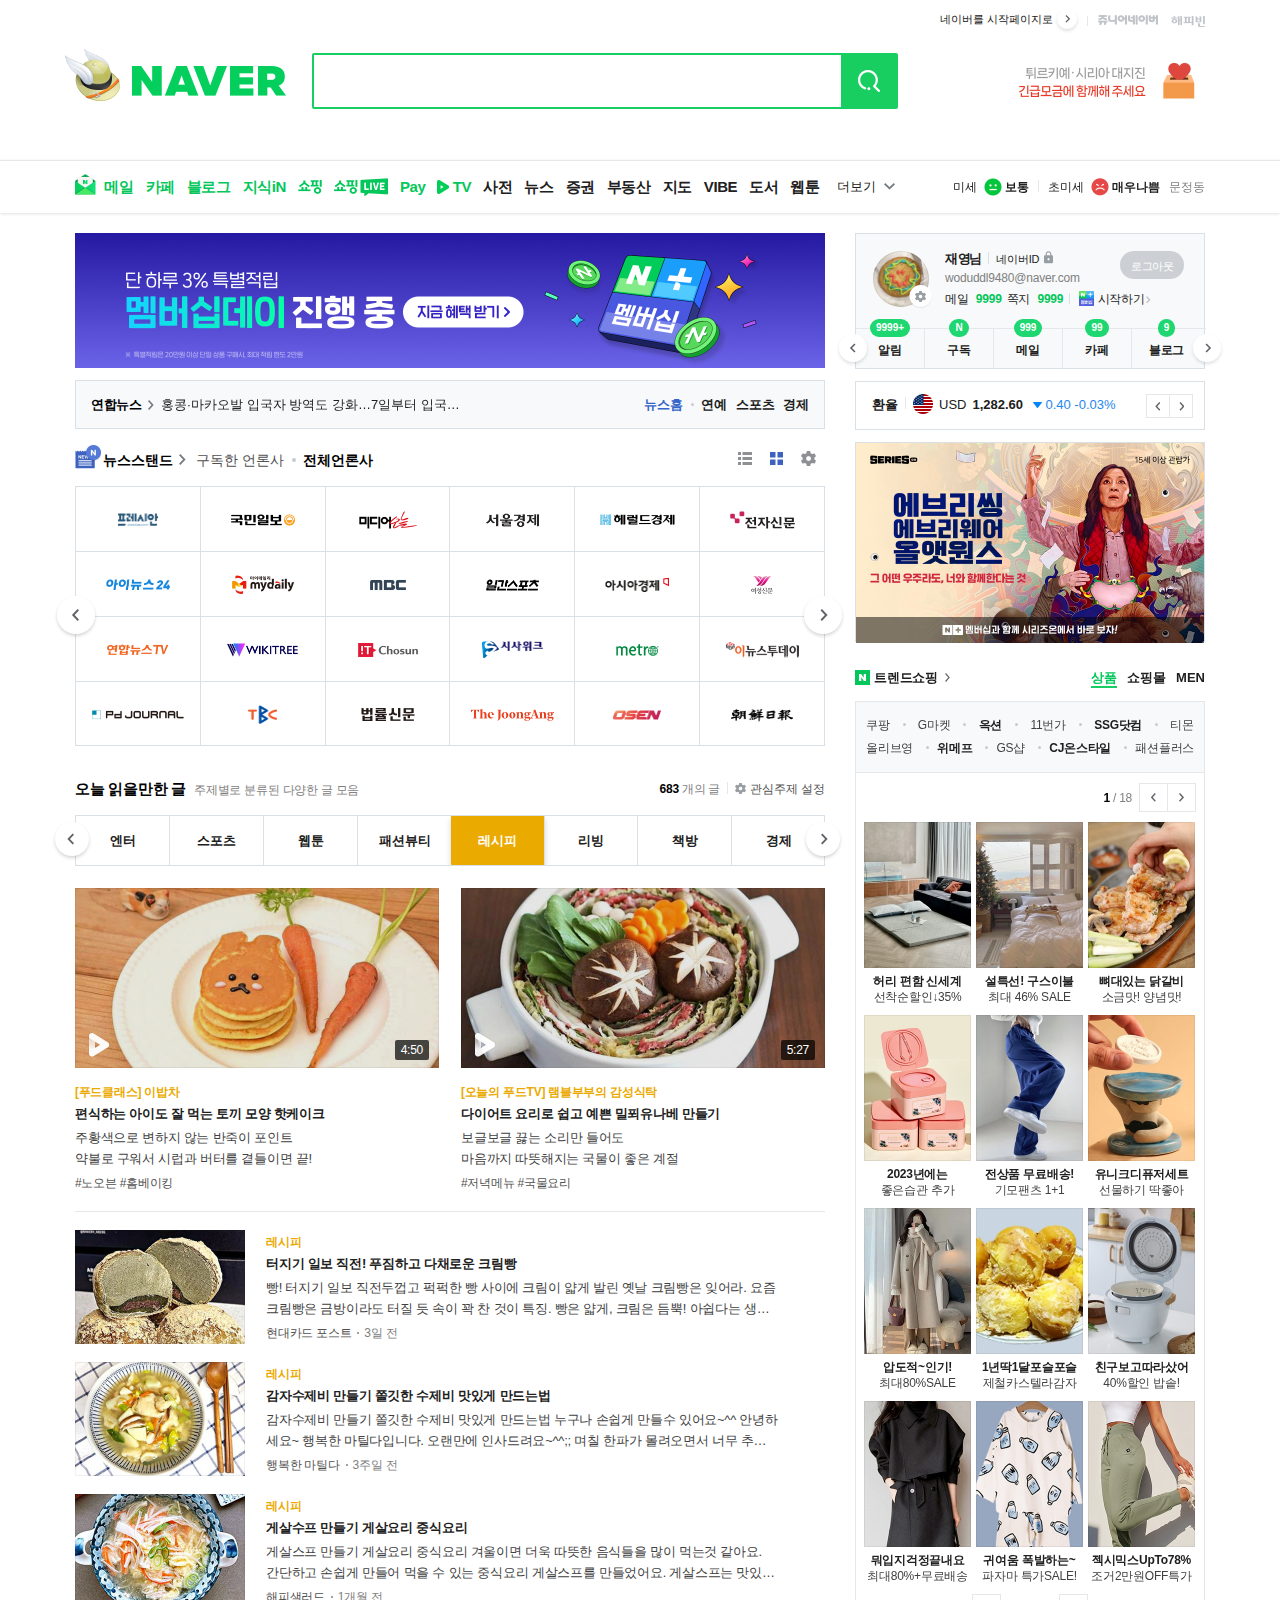
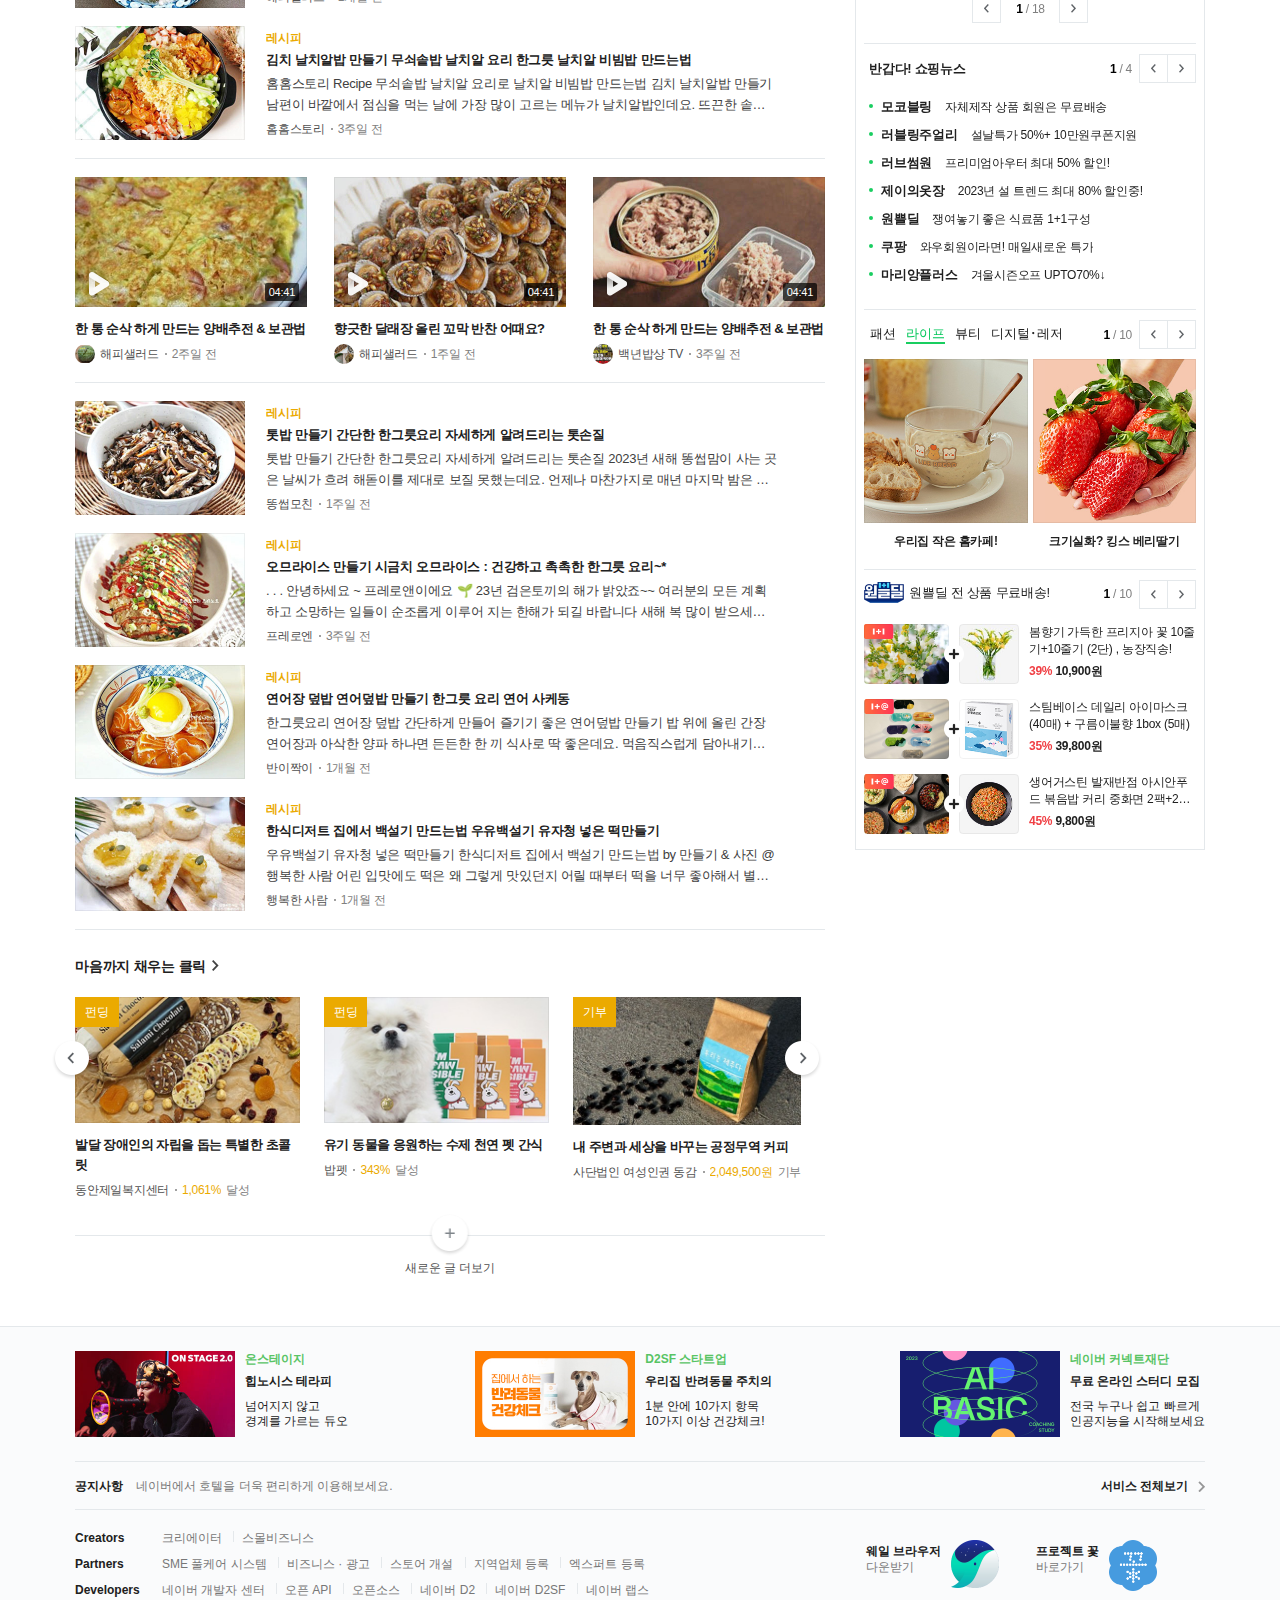
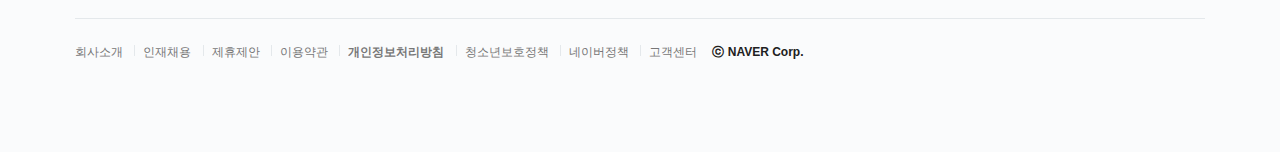
==== commit b0eea56b: "이미지/스타일 수정" ====
--- a/html/index.html
+++ b/html/index.html
@@ -562,17 +562,17 @@
                         </div>
                         <div class="area-text">
                           <em class="em em-recipe"
-                            >[푸드클래스] 만개의레시피</em
+                            >[오늘의 푸드TV] 램블부부의 감성식탁</em
                           >
                           <strong class="title"
-                            >고소하고 따뜻한 옥수수 수프로 감기 조심!</strong
+                            >다이어트 요리로 쉽고 예쁜 밀푀유나베 만들기</strong
                           >
                           <div class="info">
                             <p class="info-main">
-                              부드럽고 달달한 감칠맛 가득한 수프에 <br />
-                              165도 기름에서 튀긴 마늘 칩 올리면 끝
+                              보글보글 끓는 소리만 들어도<br />
+                              마음까지 따뜻해지는 국물이 좋은 계절
                             </p>
-                            <p class="info-btm">#홈브런치 #아침식사대용</p>
+                            <p class="info-btm">#저녁메뉴 #국물요리</p>
                           </div>
                         </div>
                       </a>
@@ -895,22 +895,23 @@
                           <div class="area-text area-text__s">
                             <em class="em em-recipe">레시피</em>
                             <strong class="title"
-                              >2023 즐겨보자! 각 나라의 새해음식X전통주</strong
+                              >한식디저트 집에서 백설기 만드는법 우유백설기
+                              유자청 넣은 떡만들기</strong
                             >
                             <div class="info">
                               <p class="info-main">
-                                눈 깜짝할 새에 벌써 한 해가 지나가고, 벌써
-                                2023년입니다. 더술닷컴 이웃분들~ 2022년 잘
-                                마무리하셨나요? 이제는 가족들과 함께 새해 음식을
-                                먹으며, 좋은 일만 일어나도록 소원을 비실 텐데요!
-                                그렇다면 해외에선 어떤 새해 음식과 함께 소원을
-                                비는지 궁금하지 않으신가요? 그래서 오늘은 특별히
-                                새해를 맞이하여 각 나라의 새해 음식과 어울리는
-                                5가지 전통
+                                우유백설기 유자청 넣은 떡만들기 한식디저트
+                                집에서 백설기 만드는법 by 만들기 &amp; 사진
+                                @행복한 사람 어린 입맛에도 떡은 왜 그렇게
+                                맛있던지 어릴 때부터 떡을 너무 좋아해서 별명
+                                하나 따라다녔으니 떡순이 ! 세월이 흘러도 우리
+                                전통 한식 디저트 떡은 질리지 않아 빵보다 떡을 더
+                                좋아해서 집에서 떡 만들어 먹고 있어요. '보기
+                                좋은 떡 맛도 좋다.'라는 속담
                               </p>
                               <div class="info-source flex">
-                                <p class="name">더술닷컴</p>
-                                <span class="date">3주일 전</span>
+                                <p class="name">행복한 사람</p>
+                                <span class="date">1개월 전</span>
                               </div>
                             </div>
                           </div>
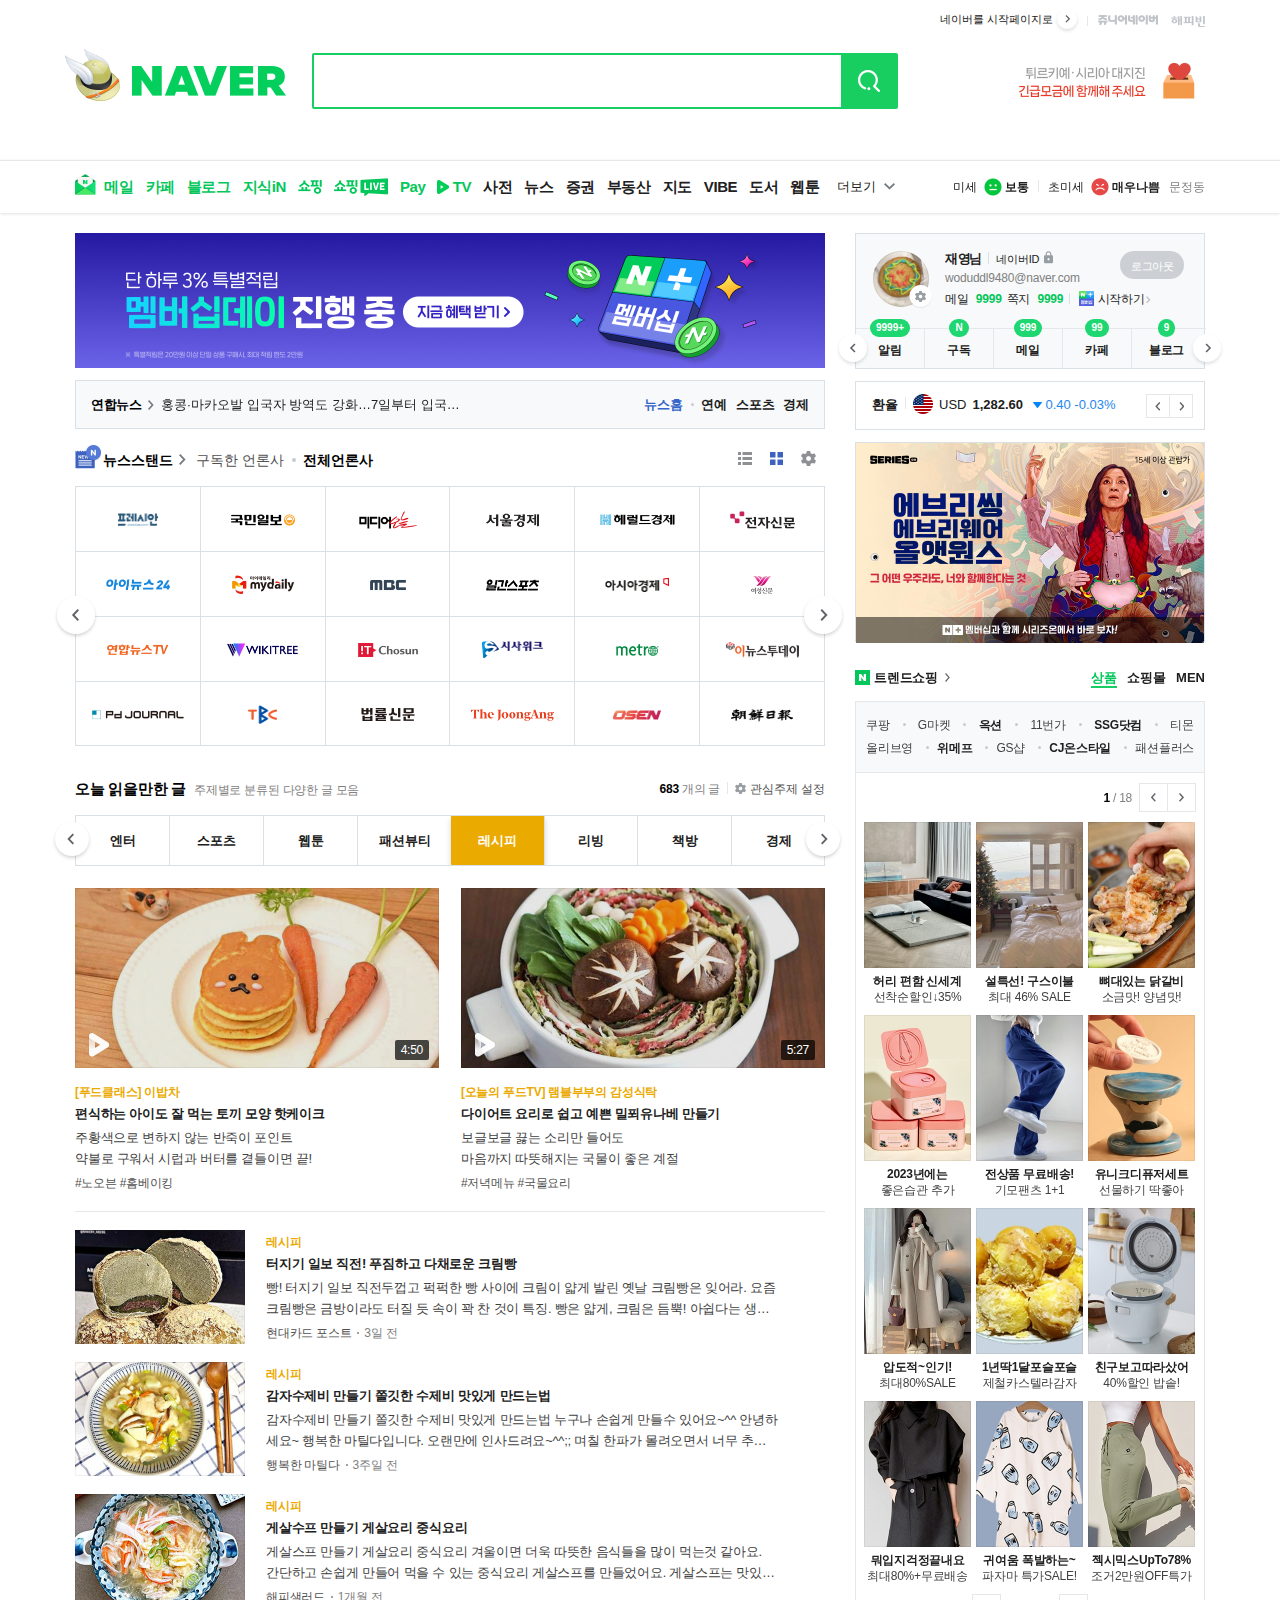
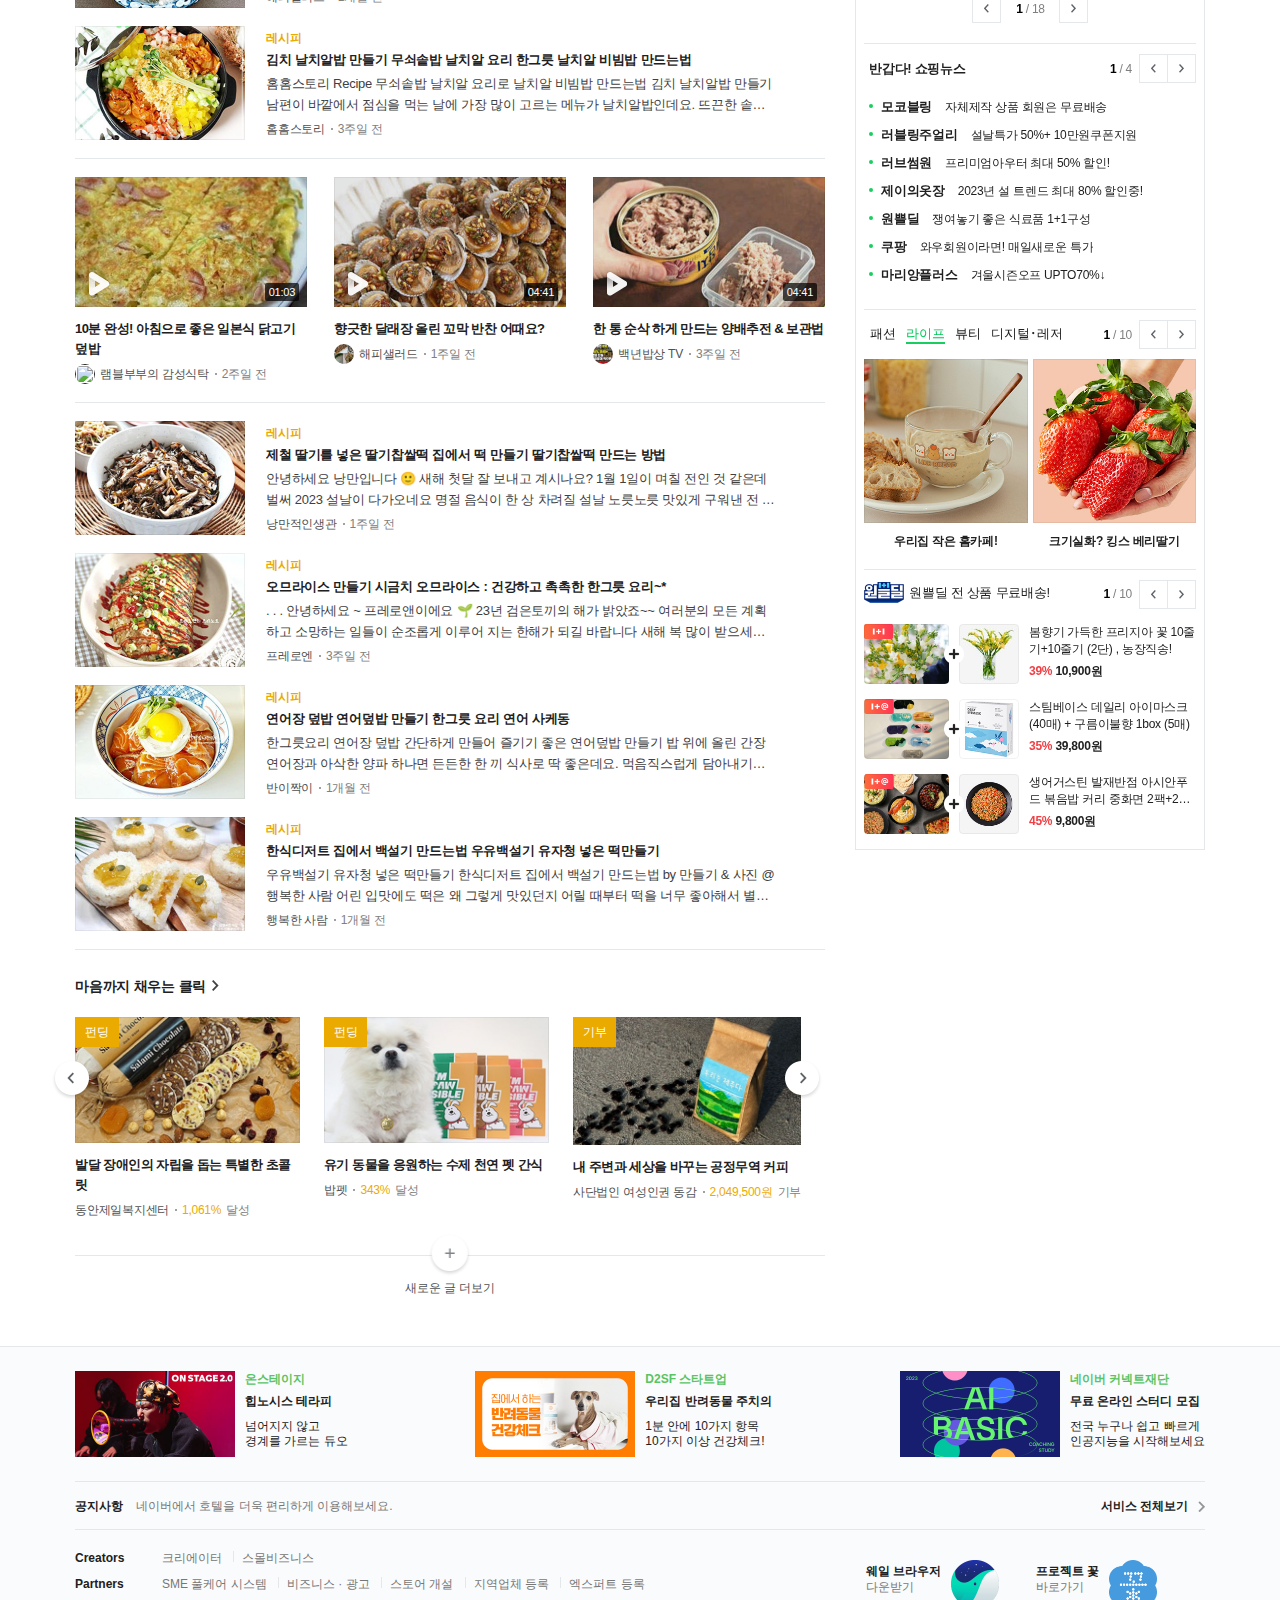
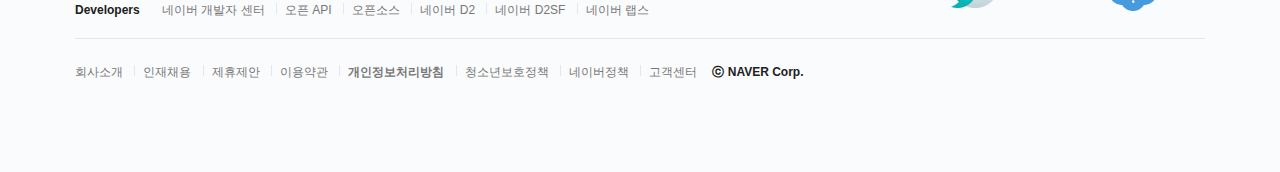
==== commit 1c27c48c: "이미지 교체" ====
--- a/html/index.html
+++ b/html/index.html
@@ -715,19 +715,19 @@
                           <i class="ico-play--l"></i>
                           <span class="badge badge-s">
                             <span class="bg"></span>
-                            <em>04:41</em>
+                            <em>01:03</em>
                           </span>
                         </div>
                         <div class="area-text area-text__m">
                           <strong class="title"
-                            >한 통 순삭 하게 만드는 양배추전 & 보관법</strong
+                            >10분 완성! 아침으로 좋은 일본식 닭고기덮밥</strong
                           >
                           <div class="info flex">
                             <div class="info-thumb">
-                              <img src="/img/info_thumb1.png" alt="" />
+                              <img src="/img/info_thumb1.jpg" alt="" />
                             </div>
                             <div class="info-source flex">
-                              <p class="name">해피샐러드</p>
+                              <p class="name">램블부부의 감성식탁</p>
                               <span class="date">2주일 전</span>
                             </div>
                           </div>
@@ -802,22 +802,22 @@
                           <div class="area-text area-text__s">
                             <em class="em em-recipe">레시피</em>
                             <strong class="title"
-                              >톳밥 만들기 간단한 한그릇요리 자세하게 알려드리는
-                              톳손질</strong
+                              >제철 딸기를 넣은 딸기찹쌀떡 집에서 떡 만들기
+                              딸기찹쌀떡 만드는 방법</strong
                             >
                             <div class="info">
                               <p class="info-main">
-                                톳밥 만들기 간단한 한그릇요리 자세하게
-                                알려드리는 톳손질 2023년 새해 똥썹맘이 사는 곳은
-                                날씨가 흐려 해돋이를 제대로 보질 못했는데요.
-                                언제나 마찬가지로 매년 마지막 밤은 타종 행사를
-                                TV를 통해 보고 가족들과 함께 덕담나누는 걸로
-                                새해를 맞이하다 보니 새벽이 훨씬 넘어 잠이 들기
-                                때문에 1월 1일은 꼭 늦잠을 자게 되는 경우가
-                                많았는데요. 올해는 친정
+                                안녕하세요 낭만입니다 🙂 새해 첫달 잘 보내고
+                                계시나요? 1월 1일이 며칠 전인 것 같은데 벌써
+                                2023 설날이 다가오네요 명절 음식이 한 상 차려질
+                                설날 노릇노릇 맛있게 구워낸 전 따뜻한 떡국,
+                                바삭한 강정 우리나라는 경사로운 날이나 명절에
+                                챙겨 먹는 음식이 또 있는데요 그것은 바로
+                                말랑말랑 쫄깃쫄깃 우리 쌀로 만든 떡 말랑 쫄깃
+                                찹쌀떡과 겨울 제철 과
                               </p>
                               <div class="info-source flex">
-                                <p class="name">똥썹모친</p>
+                                <p class="name">낭만적인생관</p>
                                 <span class="date">1주일 전</span>
                               </div>
                             </div>
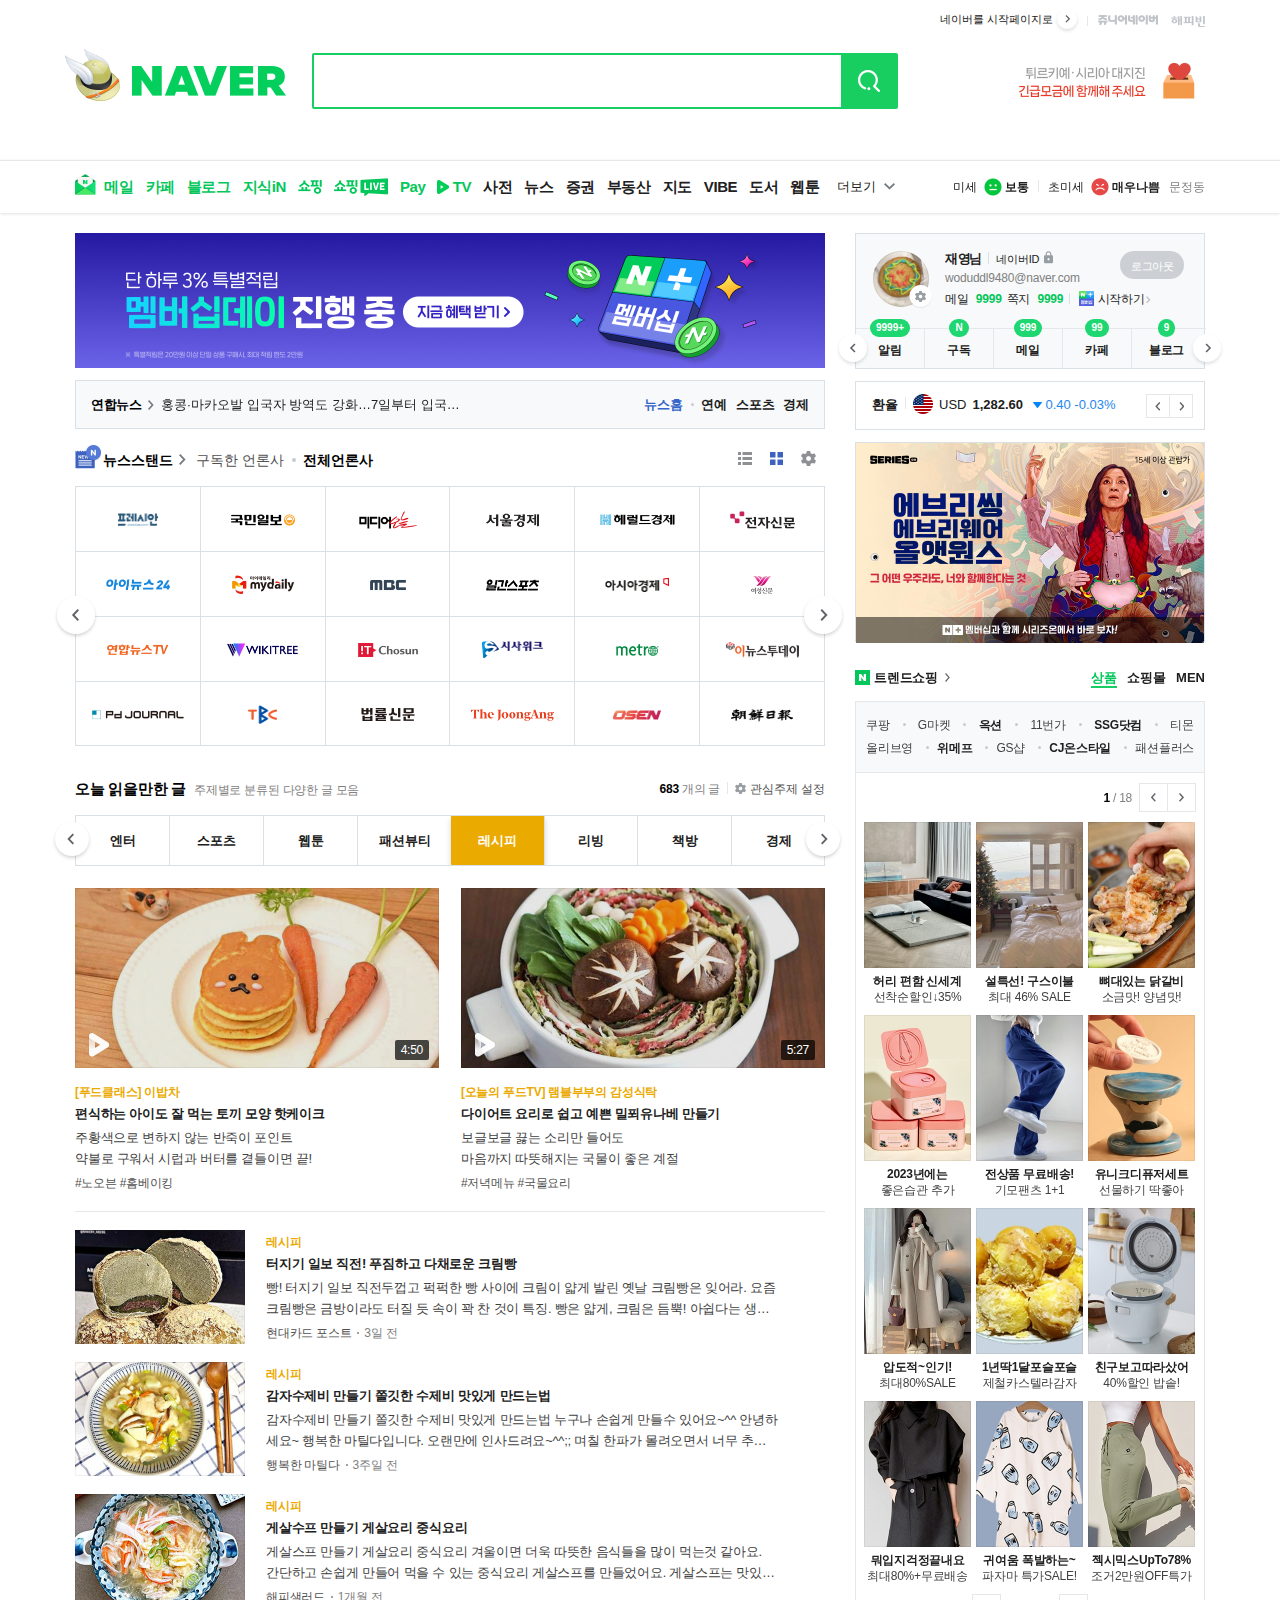
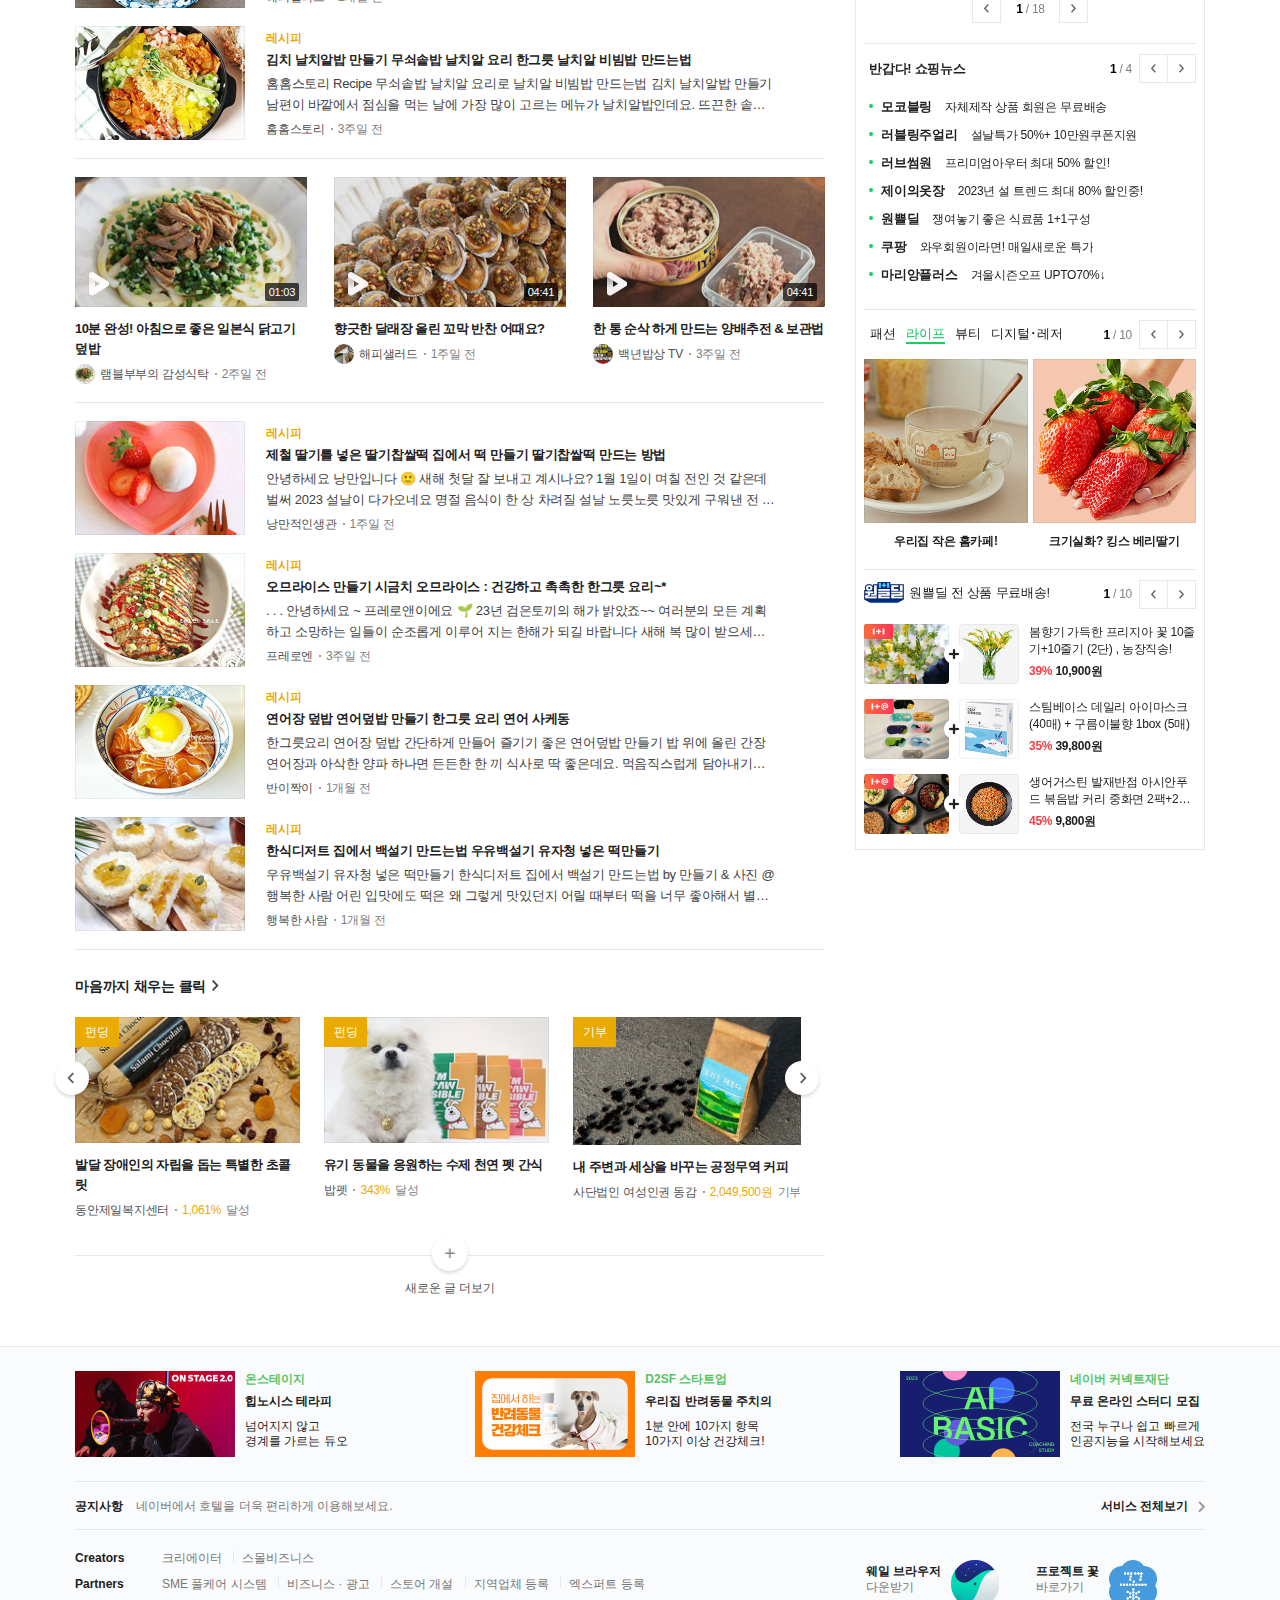
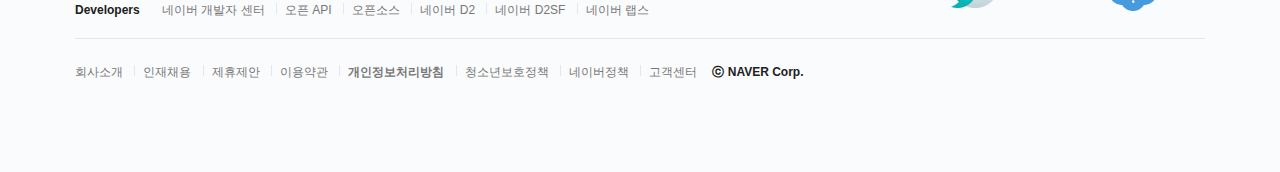
==== commit 2f3513e5: "마크업 수정" ====
--- a/html/index.html
+++ b/html/index.html
@@ -66,7 +66,10 @@
             </div>
             <div class="temp-ad">
               <a href="">
-                <img src="/img/fund-ad.png" alt="" />
+                <img
+                  src="/img/fund-ad.png"
+                  alt="튀르키예·시리아 대지진 긴급모금에 함께해 주세요 바로가기"
+                />
               </a>
             </div>
           </div>
@@ -330,122 +333,146 @@
                 <button type="button" class="newsbtn newsbtn-next"></button>
                 <li class="container-item">
                   <a href="">
-                    <img src="/img/001.png" alt="" />
-                  </a>
-                </li>
-                <li class="container-item">
-                  <a href="">
-                    <img src="/img/002.png" alt="" />
-                  </a>
-                </li>
-                <li class="container-item">
-                  <a href="">
-                    <img src="/img/003.png" alt="" />
-                  </a>
-                </li>
-                <li class="container-item">
-                  <a href="">
-                    <img src="/img/004.png" alt="" />
-                  </a>
-                </li>
-                <li class="container-item">
-                  <a href="">
-                    <img src="/img/005.png" alt="" />
-                  </a>
-                </li>
-                <li class="container-item">
-                  <a href="">
-                    <img src="/img/006.png" alt="" />
-                  </a>
-                </li>
-                <li class="container-item">
-                  <a href="">
-                    <img src="/img/007.png" alt="" />
-                  </a>
-                </li>
-                <li class="container-item">
-                  <a href="">
-                    <img src="/img/008.png" alt="" />
-                  </a>
-                </li>
-                <li class="container-item">
-                  <a href="">
-                    <img src="/img/009.png" alt="" />
-                  </a>
-                </li>
-                <li class="container-item">
-                  <a href="">
-                    <img src="/img/010.png" alt="" />
-                  </a>
-                </li>
-                <li class="container-item">
-                  <a href="">
-                    <img src="/img/011.png" alt="" />
-                  </a>
-                </li>
-                <li class="container-item">
-                  <a href="">
-                    <img src="/img/012.png" alt="" />
-                  </a>
-                </li>
-                <li class="container-item">
-                  <a href="">
-                    <img src="/img/013.png" alt="" />
-                  </a>
-                </li>
-                <li class="container-item">
-                  <a href="">
-                    <img src="/img/014.png" alt="" />
-                  </a>
-                </li>
-                <li class="container-item">
-                  <a href="">
-                    <img src="/img/015.png" alt="" />
-                  </a>
-                </li>
-                <li class="container-item">
-                  <a href="">
-                    <img src="/img/016.png" alt="" />
-                  </a>
-                </li>
-                <li class="container-item">
-                  <a href="">
-                    <img src="/img/017.png" alt="" />
-                  </a>
-                </li>
-                <li class="container-item">
-                  <a href="">
-                    <img src="/img/018.png" alt="" />
-                  </a>
-                </li>
-                <li class="container-item">
-                  <a href="">
-                    <img src="/img/019.png" alt="" />
-                  </a>
-                </li>
-                <li class="container-item">
-                  <a href="">
-                    <img src="/img/020.png" alt="" />
-                  </a>
-                </li>
-                <li class="container-item">
-                  <a href="">
-                    <img src="/img/021.png" alt="" />
-                  </a>
-                </li>
-                <li class="container-item">
-                  <a href="">
-                    <img src="/img/022.png" alt="" />
-                  </a>
-                </li>
-                <li class="container-item">
-                  <a href="">
-                    <img src="/img/023.png" alt="" />
-                  </a>
-                </li>
-                <li class="container-item">
-                  <a href="">
-                    <img src="/img/024.png" alt="" />
+                    <img src="/img/001.png" alt="[언론사] 프레시안 바로가기" />
+                  </a>
+                </li>
+                <li class="container-item">
+                  <a href="">
+                    <img src="/img/002.png" alt="[언론사] 국민일보 바로가기" />
+                  </a>
+                </li>
+                <li class="container-item">
+                  <a href="">
+                    <img
+                      src="/img/003.png"
+                      alt="[언론사] 미디어오늘 바로가기"
+                    />
+                  </a>
+                </li>
+                <li class="container-item">
+                  <a href="">
+                    <img src="/img/004.png" alt="[언론사] 서울경제 바로가기" />
+                  </a>
+                </li>
+                <li class="container-item">
+                  <a href="">
+                    <img
+                      src="/img/005.png"
+                      alt="[언론사] 해럴드경제 바로가기"
+                    />
+                  </a>
+                </li>
+                <li class="container-item">
+                  <a href="">
+                    <img src="/img/006.png" alt="[언론사] 전자신문 바로가기" />
+                  </a>
+                </li>
+                <li class="container-item">
+                  <a href="">
+                    <img
+                      src="/img/007.png"
+                      alt="[언론사] 아이뉴스24 바로가기"
+                    />
+                  </a>
+                </li>
+                <li class="container-item">
+                  <a href="">
+                    <img
+                      src="/img/008.png"
+                      alt="[언론사] 마이데일리 바로가기"
+                    />
+                  </a>
+                </li>
+                <li class="container-item">
+                  <a href="">
+                    <img src="/img/009.png" alt="[언론사] MBC 바로가기" />
+                  </a>
+                </li>
+                <li class="container-item">
+                  <a href="">
+                    <img
+                      src="/img/010.png"
+                      alt="[언론사] 일간스포츠 바로가기"
+                    />
+                  </a>
+                </li>
+                <li class="container-item">
+                  <a href="">
+                    <img
+                      src="/img/011.png"
+                      alt="[언론사] 아시아경제 바로가기"
+                    />
+                  </a>
+                </li>
+                <li class="container-item">
+                  <a href="">
+                    <img src="/img/012.png" alt="[언론사] 여성신문 바로가기" />
+                  </a>
+                </li>
+                <li class="container-item">
+                  <a href="">
+                    <img
+                      src="/img/013.png"
+                      alt="[언론사] 연합뉴스TV 바로가기"
+                    />
+                  </a>
+                </li>
+                <li class="container-item">
+                  <a href="">
+                    <img src="/img/014.png" alt="[언론사] 위키트리 바로가기" />
+                  </a>
+                </li>
+                <li class="container-item">
+                  <a href="">
+                    <img src="/img/015.png" alt="[언론사] IT조선 바로가기" />
+                  </a>
+                </li>
+                <li class="container-item">
+                  <a href="">
+                    <img src="/img/016.png" alt="[언론사] 시사위크 바로가기" />
+                  </a>
+                </li>
+                <li class="container-item">
+                  <a href="">
+                    <img src="/img/017.png" alt="[언론사] 메트로 바로가기" />
+                  </a>
+                </li>
+                <li class="container-item">
+                  <a href="">
+                    <img
+                      src="/img/018.png"
+                      alt="[언론사] 이뉴스투데이 바로가기"
+                    />
+                  </a>
+                </li>
+                <li class="container-item">
+                  <a href="">
+                    <img src="/img/019.png" alt="[언론사] 피디저널 바로가기" />
+                  </a>
+                </li>
+                <li class="container-item">
+                  <a href="">
+                    <img src="/img/020.png" alt="[언론사] TBC 바로가기" />
+                  </a>
+                </li>
+                <li class="container-item">
+                  <a href="">
+                    <img src="/img/021.png" alt="[언론사] 법률신문 바로가기" />
+                  </a>
+                </li>
+                <li class="container-item">
+                  <a href="">
+                    <img src="/img/022.png" alt="[언론사] 중앙일보 바로가기" />
+                  </a>
+                </li>
+                <li class="container-item">
+                  <a href="">
+                    <img src="/img/023.png" alt="[언론사] OSEN 바로가기" />
+                  </a>
+                </li>
+                <li class="container-item">
+                  <a href="">
+                    <img src="/img/024.png" alt="[언론사] 조선일보 바로가기" />
                   </a>
                 </li>
               </ul>
@@ -524,7 +551,10 @@
                     <div class="imgbox imgbox-l">
                       <a href="" target="_blank">
                         <div class="area-thumb area-thumb__l">
-                          <img src="/img/recipe_main1.jpeg" alt="" />
+                          <img
+                            src="/img/recipe_main1.jpeg"
+                            alt="[레시피] 편식하는 아이도 잘 먹는 토끼모양 핫케이크"
+                          />
                           <span class="border"></span>
                           <span class="dim"></span>
                           <i class="ico-play--l"></i>
@@ -551,7 +581,10 @@
                     <div class="imgbox imgbox-l">
                       <a href="" target="_blank">
                         <div class="area-thumb area-thumb__l">
-                          <img src="/img/recipe_main2.jpeg" alt="" />
+                          <img
+                            src="/img/recipe_main2.jpeg"
+                            alt="[레시피] 다이어트 요리로 쉽고 예쁜 밀푀유나베 만들기"
+                          />
                           <span class="border"></span>
                           <span class="dim"></span>
                           <i class="ico-play--l"></i>
@@ -583,7 +616,7 @@
                       <li class="imgbox imgbox-s">
                         <a href="" target="_blank" class="flex">
                           <div class="area-thumb area-thumb__s">
-                            <img src="/img/recipe_list1.jpg" alt="" />
+                            <img src="/img/recipe_list1.jpg" alt="[레시피] " />
                             <span class="border"></span>
                           </div>
                           <div class="area-text area-text__s">
@@ -614,7 +647,7 @@
                       <li class="imgbox imgbox-s">
                         <a href="" target="_blank" class="flex">
                           <div class="area-thumb area-thumb__s">
-                            <img src="/img/recipe_list2.jpg" alt="" />
+                            <img src="/img/recipe_list2.jpg" alt="[레시피] " />
                             <span class="border"></span>
                           </div>
                           <div class="area-text area-text__s">
@@ -645,7 +678,7 @@
                       <li class="imgbox imgbox-s">
                         <a href="" target="_blank" class="flex">
                           <div class="area-thumb area-thumb__s">
-                            <img src="/img/recipe_list3.jpg" alt="" />
+                            <img src="/img/recipe_list3.jpg" alt="[레시피] " />
                             <span class="border"></span>
                           </div>
                           <div class="area-text area-text__s">
@@ -675,7 +708,7 @@
                       <li class="imgbox imgbox-s">
                         <a href="" target="_blank" class="flex">
                           <div class="area-thumb area-thumb__s">
-                            <img src="/img/recipe_list4.jpg" alt="" />
+                            <img src="/img/recipe_list4.jpg" alt="[레시피] " />
                             <span class="border"></span>
                           </div>
                           <div class="area-text area-text__s">
@@ -709,7 +742,10 @@
                     <div class="imgbox imgbox-m">
                       <a href="" target="_blank">
                         <div class="area-thumb area-thumb__m">
-                          <img src="/img/recipe_vid1.jpg" alt="" />
+                          <img
+                            src="/img/recipe_vid1.jpg"
+                            alt="[레시피 동영상] "
+                          />
                           <span class="border"></span>
                           <span class="dim"></span>
                           <i class="ico-play--l"></i>
@@ -737,7 +773,10 @@
                     <div class="imgbox imgbox-m">
                       <a href="" target="_blank">
                         <div class="area-thumb area-thumb__m">
-                          <img src="/img/recipe_vid2.jpg" alt="" />
+                          <img
+                            src="/img/recipe_vid2.jpg"
+                            alt="[레시피 동영상] "
+                          />
                           <span class="border"></span>
                           <span class="dim"></span>
                           <i class="ico-play--l"></i>
@@ -765,7 +804,10 @@
                     <div class="imgbox imgbox-m">
                       <a href="" target="_blank">
                         <div class="area-thumb area-thumb__m">
-                          <img src="/img/recipe_vid3.jpg" alt="" />
+                          <img
+                            src="/img/recipe_vid3.jpg"
+                            alt="[레시피 동영상] "
+                          />
                           <span class="border"></span>
                           <span class="dim"></span>
                           <i class="ico-play--l"></i>
@@ -796,7 +838,7 @@
                       <li class="imgbox imgbox-s">
                         <a href="" target="_blank" class="flex">
                           <div class="area-thumb area-thumb__s">
-                            <img src="/img/recipe_list5.jpg" alt="" />
+                            <img src="/img/recipe_list5.jpg" alt="[레시피] " />
                             <span class="border"></span>
                           </div>
                           <div class="area-text area-text__s">
@@ -827,7 +869,7 @@
                       <li class="imgbox imgbox-s">
                         <a href="" target="_blank" class="flex">
                           <div class="area-thumb area-thumb__s">
-                            <img src="/img/recipe_list6.jpg" alt="" />
+                            <img src="/img/recipe_list6.jpg" alt="[레시피] " />
                             <span class="border"></span>
                           </div>
                           <div class="area-text area-text__s">
@@ -858,7 +900,7 @@
                       <li class="imgbox imgbox-s">
                         <a href="" target="_blank" class="flex">
                           <div class="area-thumb area-thumb__s">
-                            <img src="/img/recipe_list7.jpg" alt="" />
+                            <img src="/img/recipe_list7.jpg" alt="[레시피] " />
                             <span class="border"></span>
                           </div>
                           <div class="area-text area-text__s">
@@ -889,7 +931,7 @@
                       <li class="imgbox imgbox-s">
                         <a href="" target="_blank" class="flex">
                           <div class="area-thumb area-thumb__s">
-                            <img src="/img/recipe_list8.jpg" alt="" />
+                            <img src="/img/recipe_list8.jpg" alt="[레시피] " />
                             <span class="border"></span>
                           </div>
                           <div class="area-text area-text__s">
@@ -937,7 +979,7 @@
                       <div class="imgbox imgbox-m">
                         <a href="" target="_blank">
                           <div class="area-thumb area-thumb__m">
-                            <img src="/img/recipe_list9.jpg" alt="" />
+                            <img src="/img/recipe_list9.jpg" alt="[펀딩]" />
                             <span class="border"></span>
                             <span class="badge badge-today">
                               <span class="title title-recipe">펀딩</span>
@@ -962,7 +1004,7 @@
                       <div class="imgbox imgbox-m">
                         <a href="" target="_blank">
                           <div class="area-thumb area-thumb__m">
-                            <img src="/img/recipe_list10.jpg" alt="" />
+                            <img src="/img/recipe_list10.jpg" alt="[펀딩]" />
                             <span class="border"></span>
                             <span class="badge badge-today">
                               <span class="title title-recipe">펀딩</span>
@@ -987,7 +1029,7 @@
                       <div class="imgbox imgbox-m">
                         <a href="" target="_blank">
                           <div class="area-thumb area-thumb__m">
-                            <img src="/img/recipe_list11.jpg" alt="" />
+                            <img src="/img/recipe_list11.jpg" alt="[기부]" />
                             <span class="border"></span>
                             <span class="badge badge-today">
                               <span class="title title-recipe">기부</span>
@@ -1153,7 +1195,7 @@
             <a href="">
               <img
                 src="/img/serieson.jpg"
-                alt="네이버 시리즈온 비로가기 썸네일-시리즈온 멤버십과 함께 영화 에브리씽 에브리웨어 올 앳 원스 바로 보자!"
+                alt="[네이버 시리즈온] 시리즈온 멤버십과 함께 영화 에브리씽 에브리웨어 올 앳 원스 바로 보자!"
               />
             </a>
           </div>
